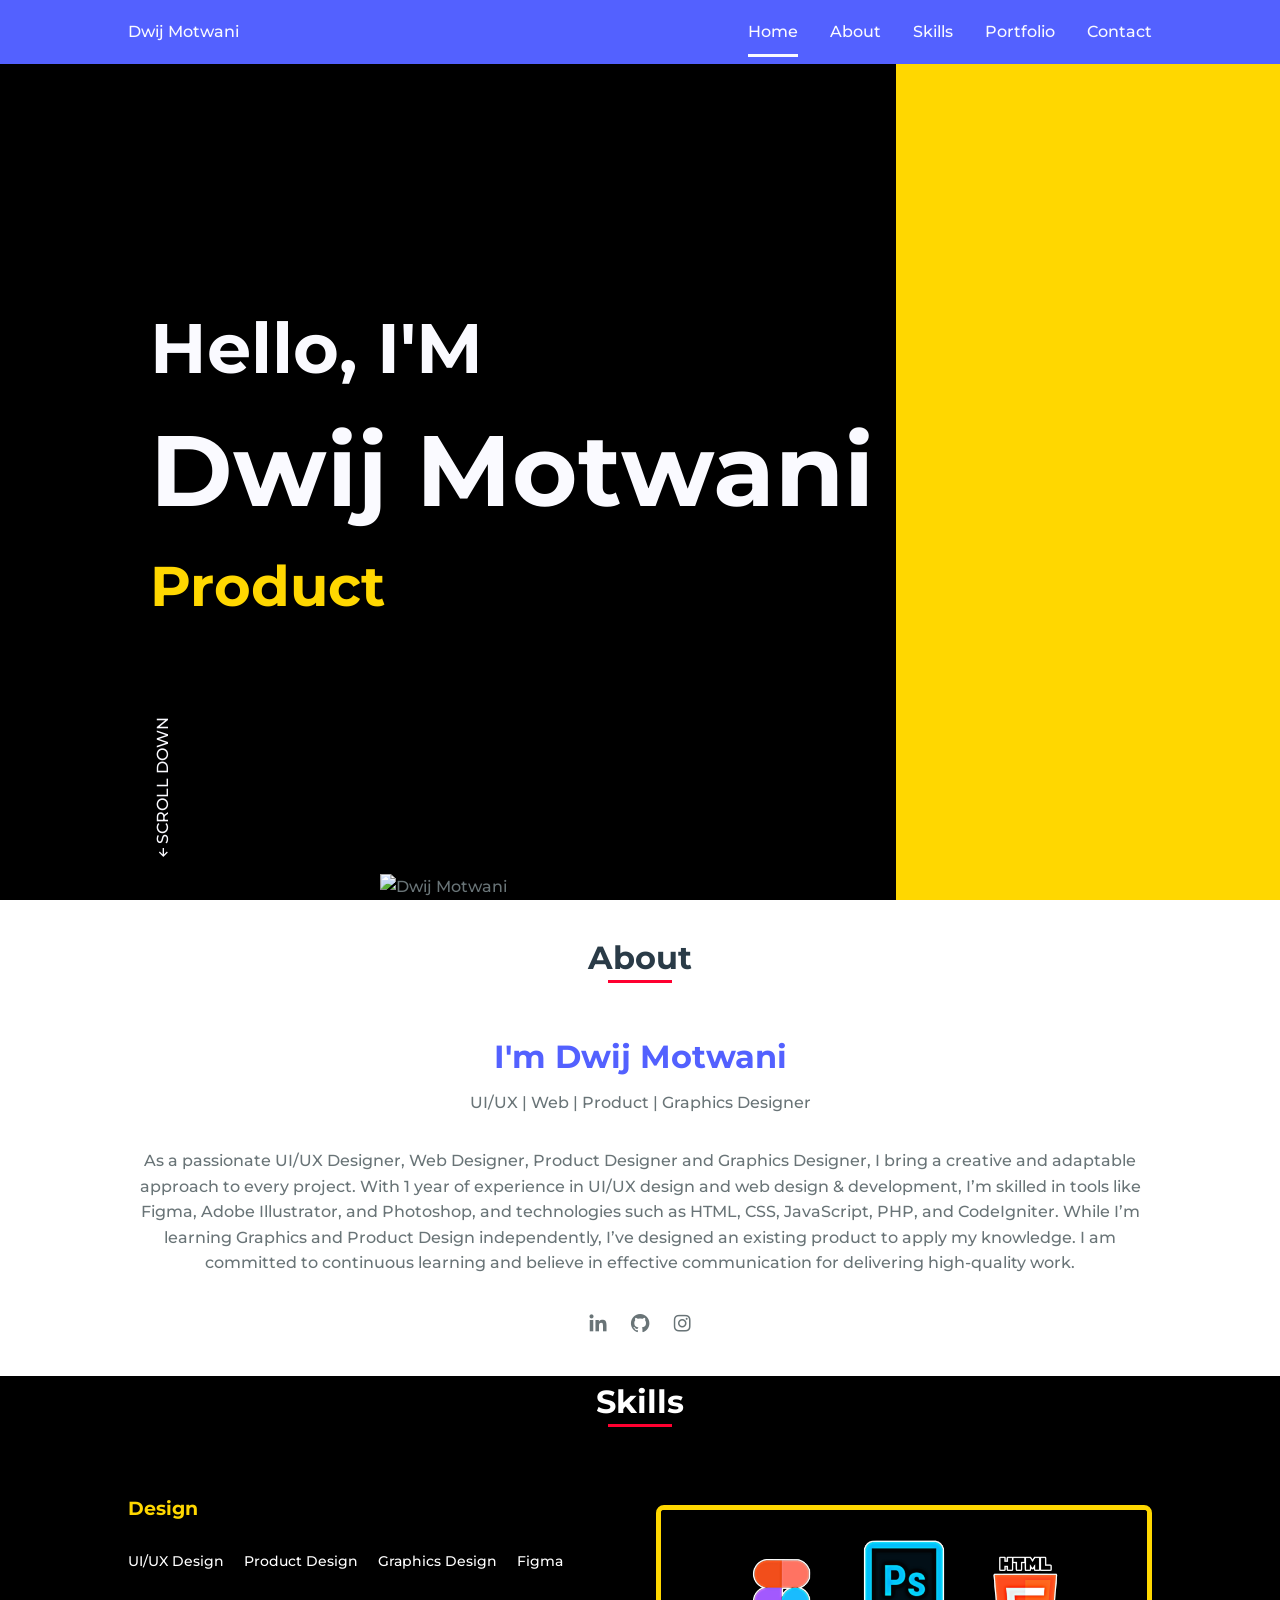
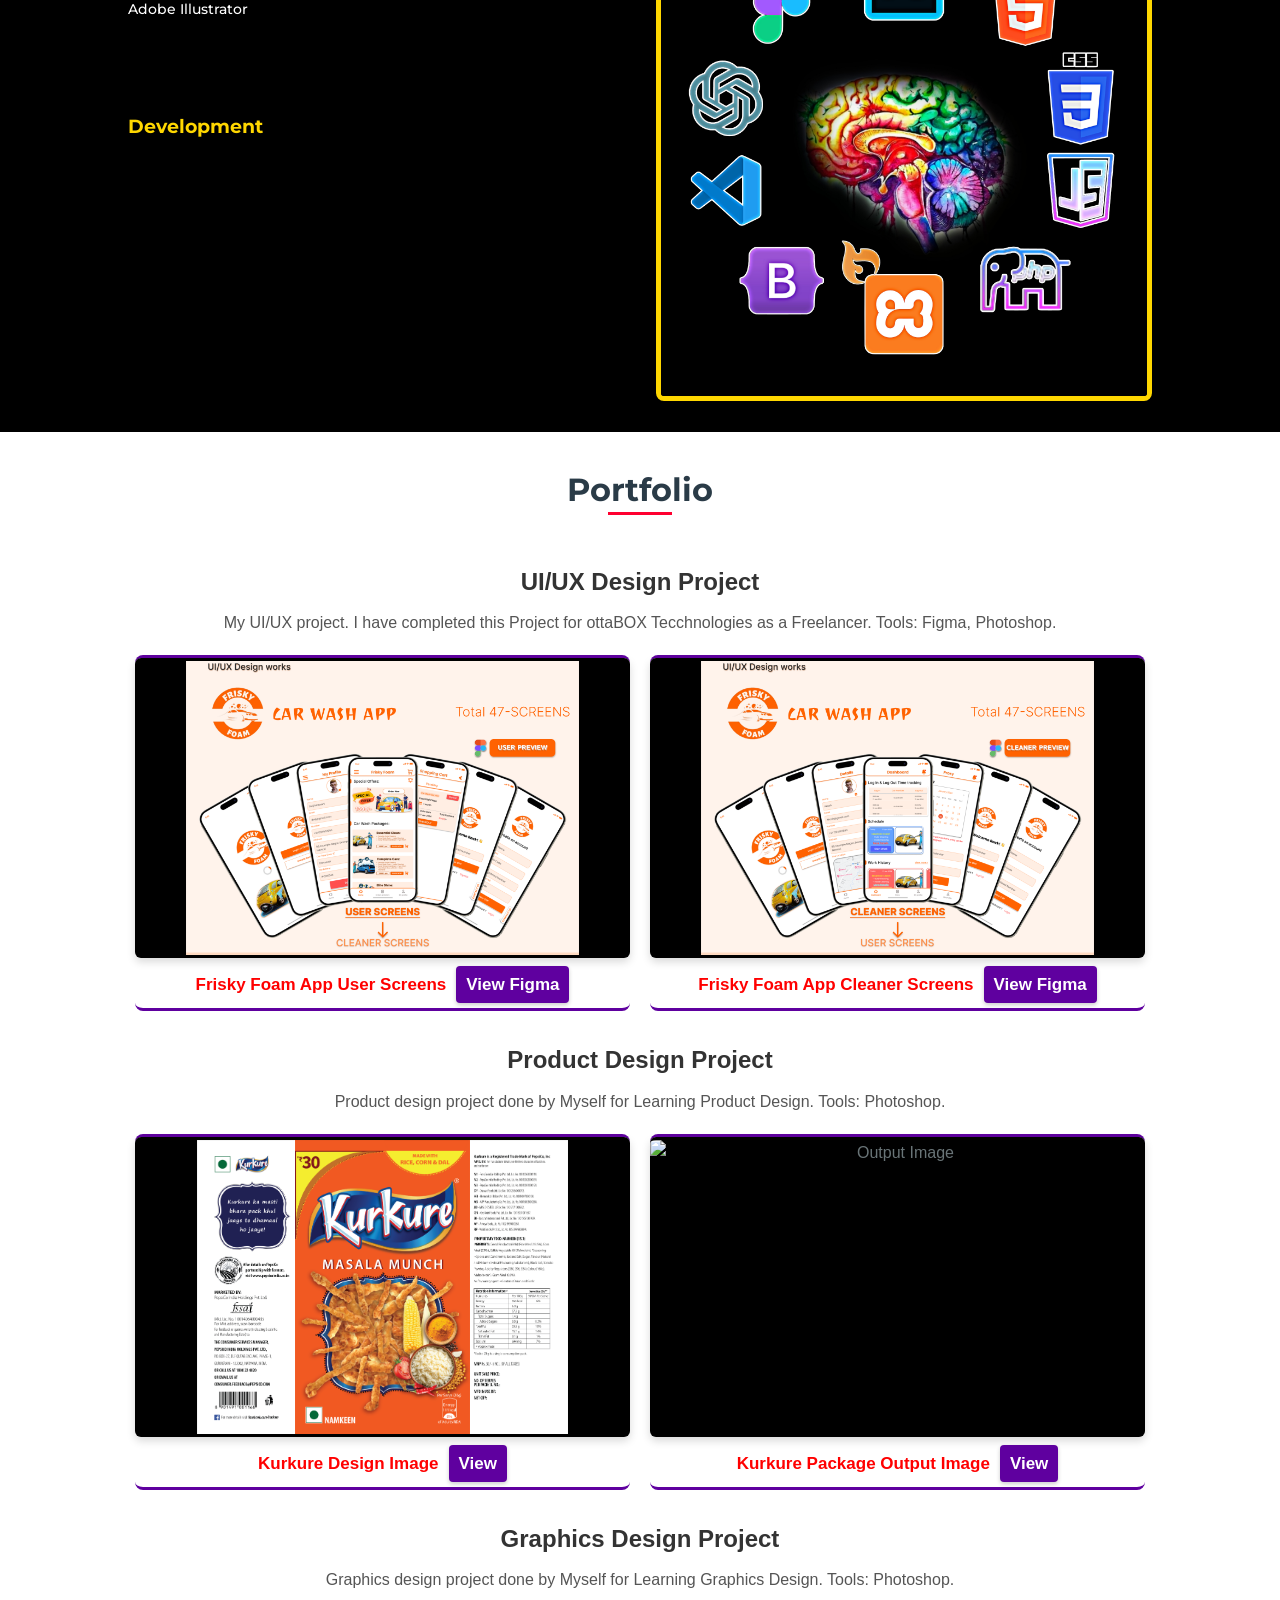
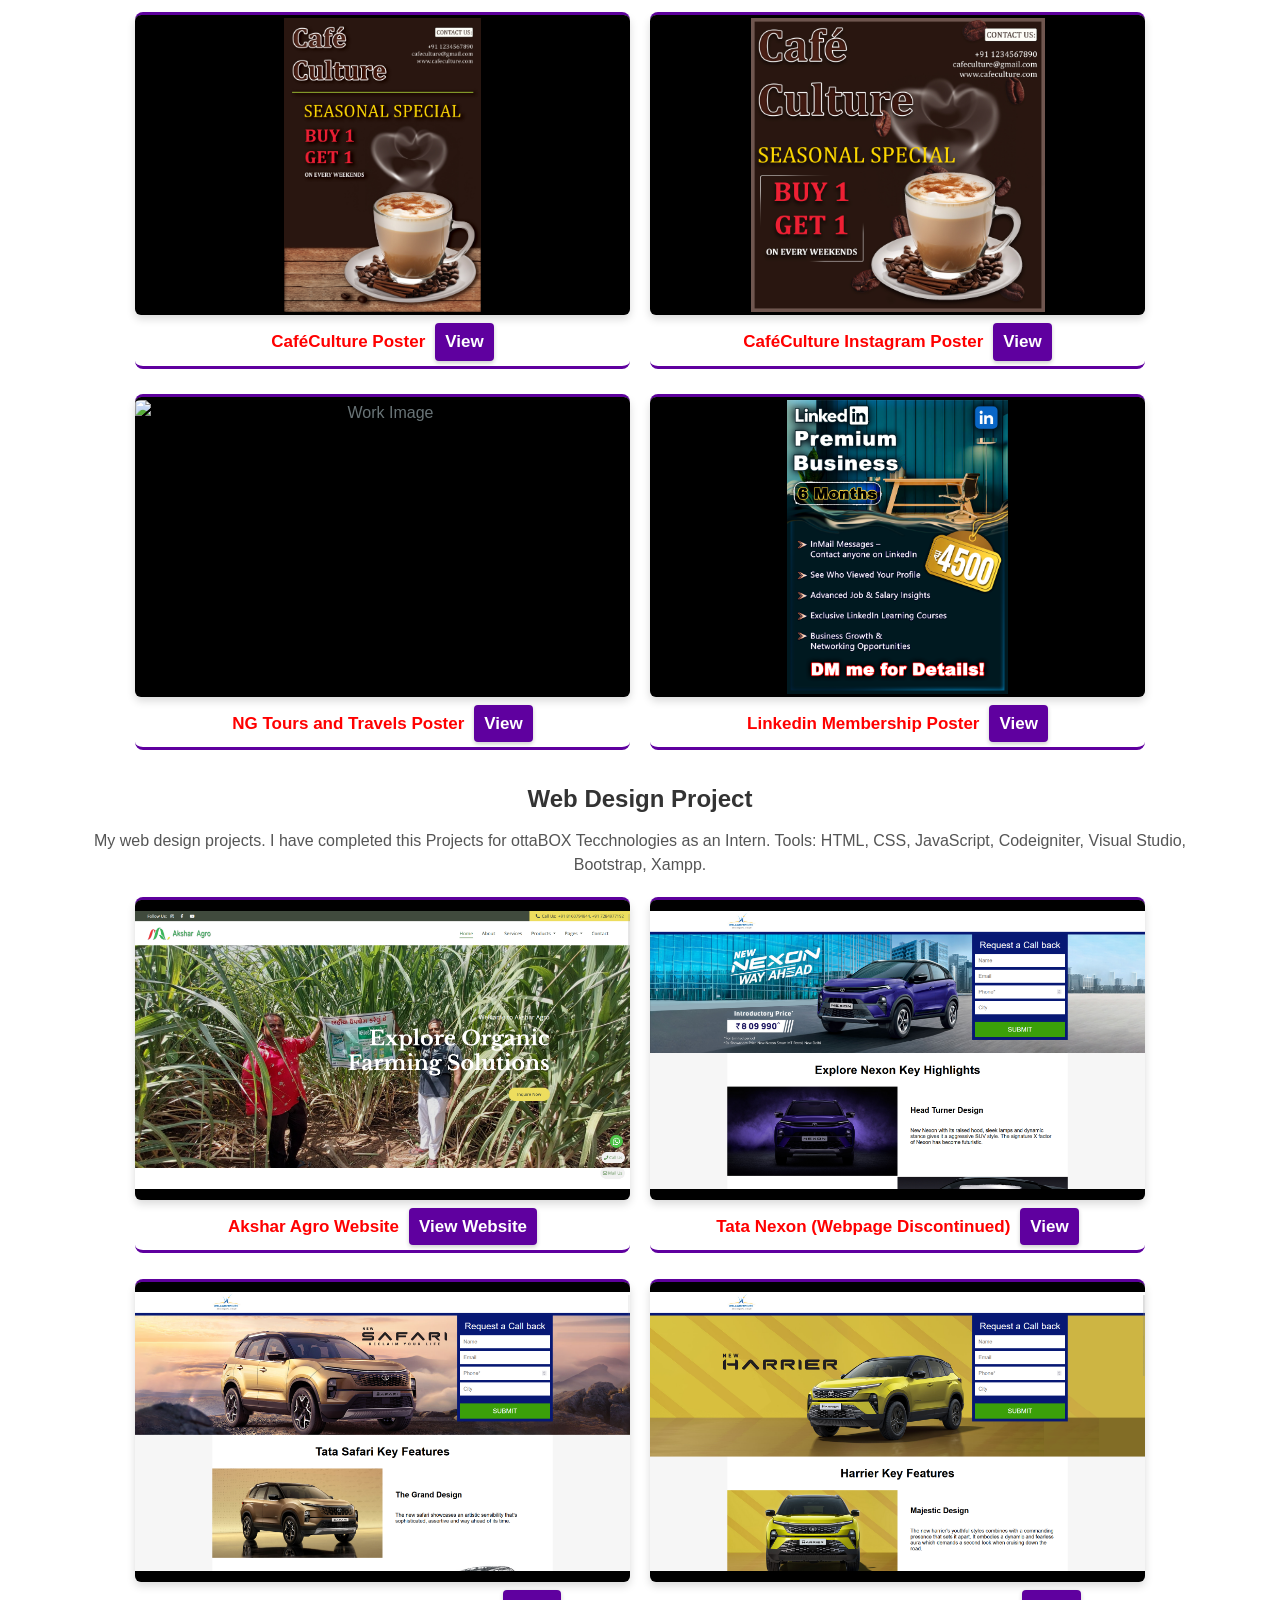
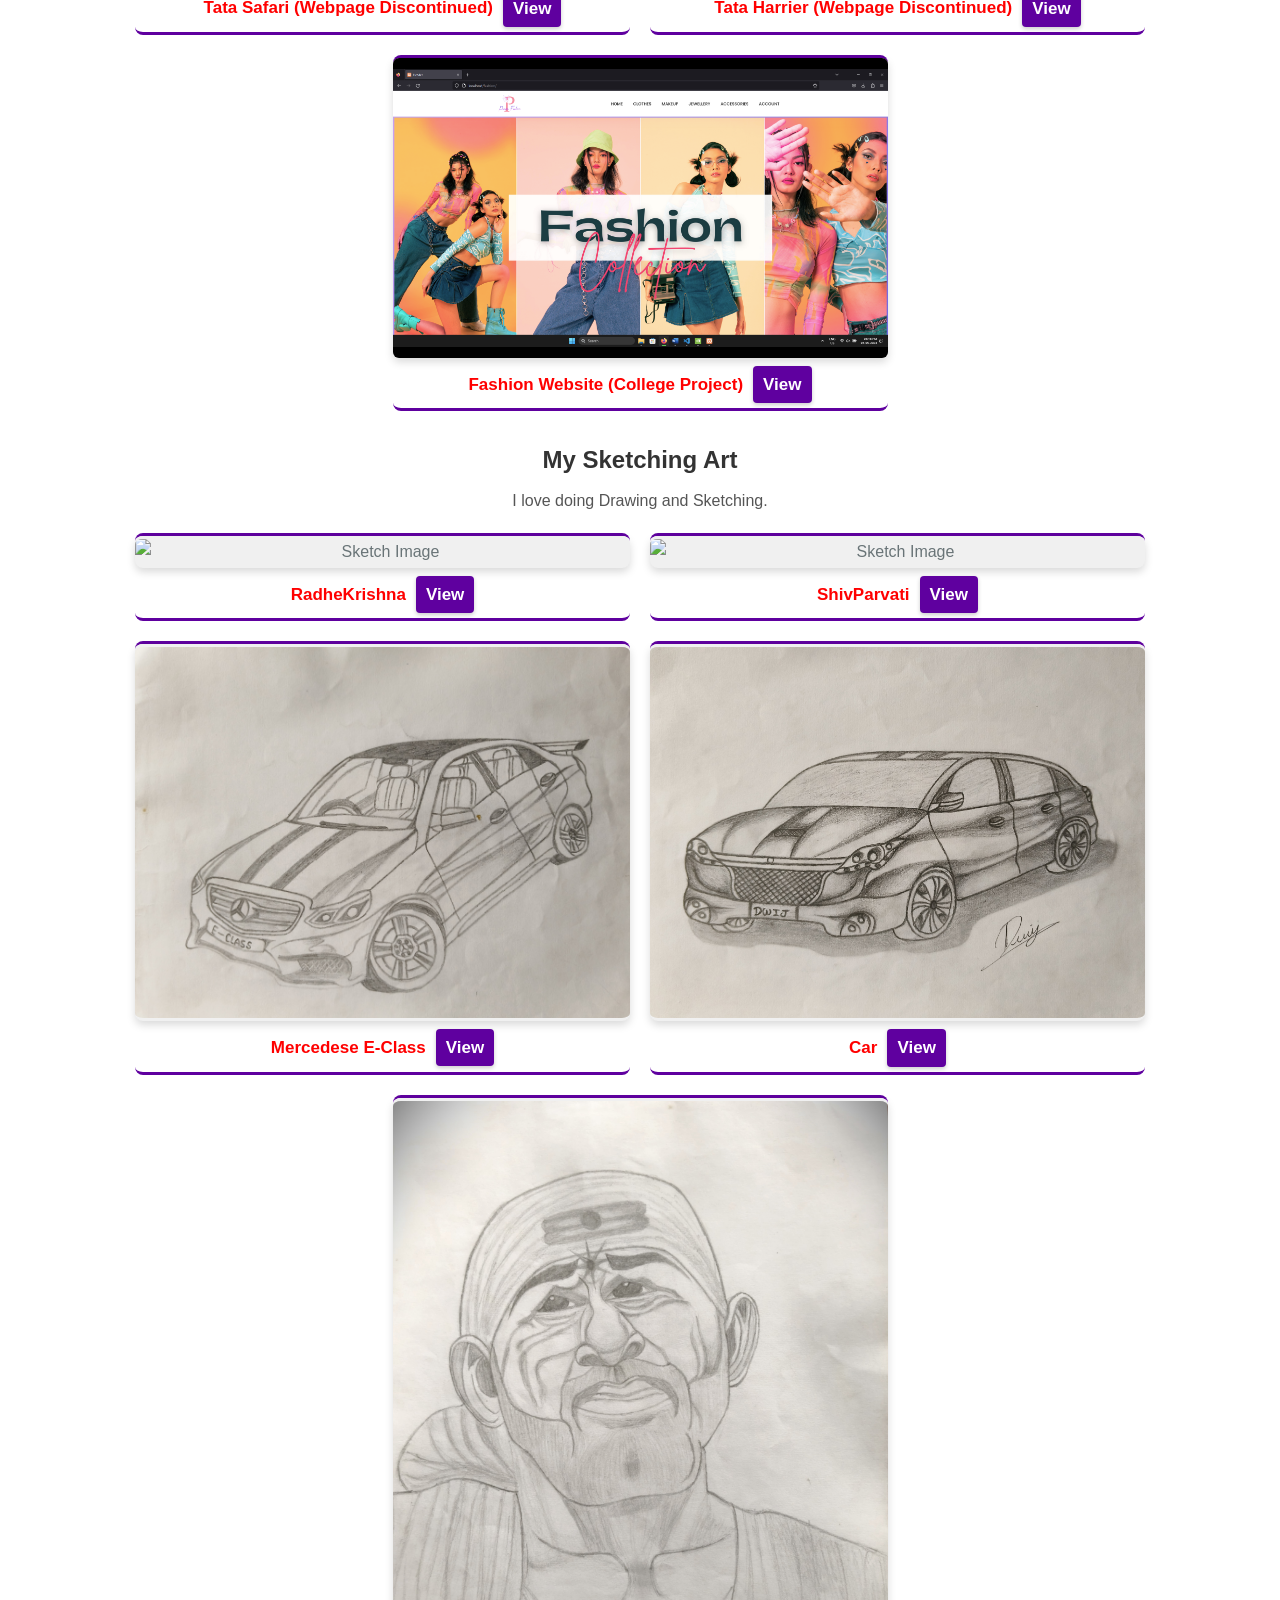
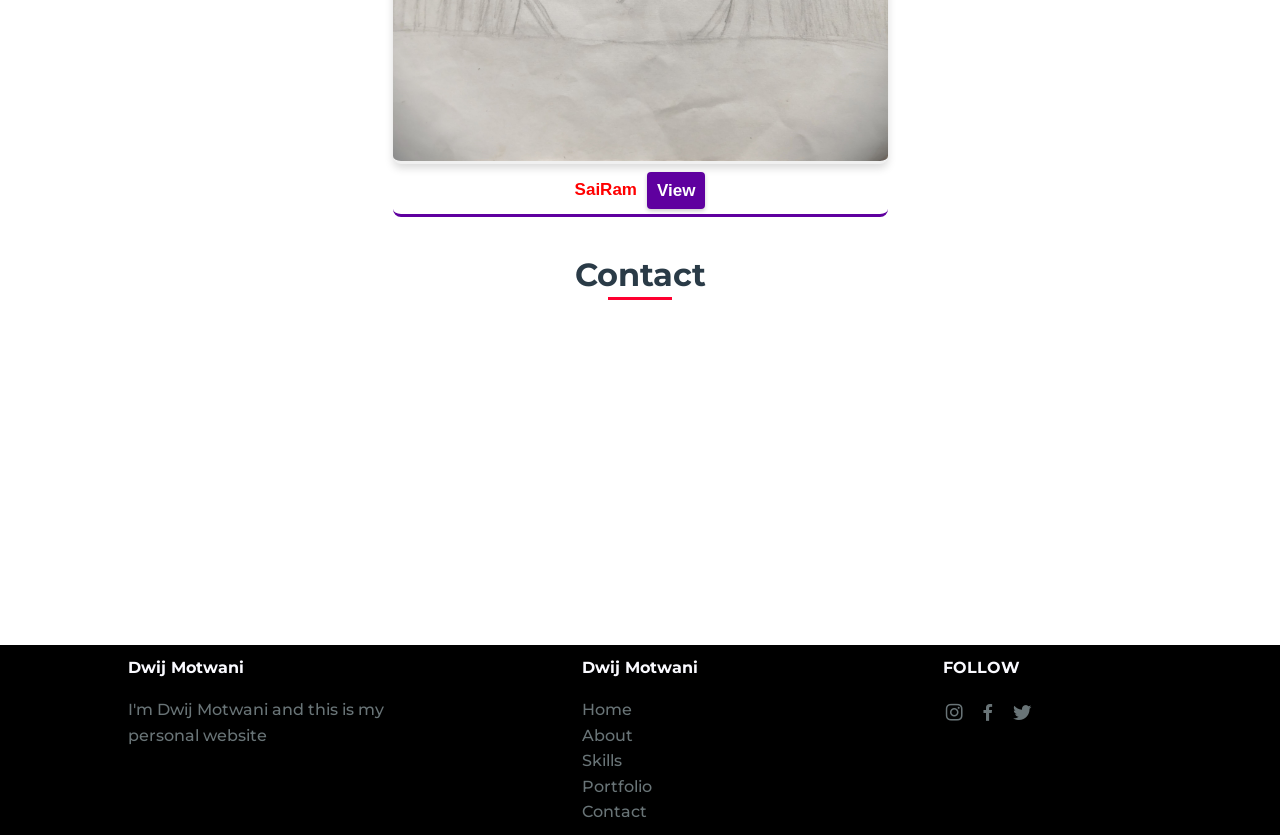
==== index.html @ 81f74ee1 "Update index.html" ====
<!DOCTYPE html>
<html lang="en">

<head>
  <meta charset="UTF-8">
  <meta name="viewport" content="width=device-width, initial-scale=1.0">
  <title>Portfolio Landing Page</title>
  <link rel="stylesheet" href="styles.css">
  <link href='https://unpkg.com/boxicons@2.1.4/css/boxicons.min.css' rel='stylesheet'>

</head>

<body>

  <header class="l-header">
    <nav class="nav bd-grid">
      <div>
        <a href="#" class="nav-logo">Dwij Motwani</a>
      </div>

      <div class="nav-menu" id="nav-menu">
        <ul class="nav-list">
          <li class="nav-item"><a href="#home" class="nav-link active">Home</a></li>
          <li class="nav-item"><a href="#about" class="nav-link">About</a></li>
          <li class="nav-item"><a href="#skills" class="nav-link">Skills</a></li>
          <li class="nav-item"><a href="#portfolio" class="nav-link">Portfolio</a></li>
          <li class="nav-item"><a href="#contact" class="nav-link">Contact</a></li>
        </ul>
      </div>

      <div class="nav-toggle" id="nav-toggle">
        <i class='bx bx-menu'></i>
      </div>
    </nav>
  </header>

  <main class="l-main">
    <section class="home" id="home">
      <div class="home-container bd-grid">
        <h1 class="home-title"><span>Hello, I'M</h1>
        <h2 class="home-title"><span>Dwij Motwani</h2>
        <h3 class="home-title" id="typing-effect"></h3>

        <div class="home-scroll">
          <a href="#about" class="home-scroll-link"><i class='bx bx-up-arrow-alt'></i>SCROLL DOWN</a>
        </div>

        <img src="images/dwij2.png" alt="Dwij Motwani" class="home-img">
      </div>
    </section>


    <section class="about section" id="about">
      <h2 class="section-title">About</h2>
      <div class="about-container bd-grid">
        <!-- <div class="about-img">
                    <img src="images/dwij.png" alt="Dwij Motwani image">
                </div> -->
        <div>
          <h2 class="about-subtitle">I'm Dwij Motwani</h2>
          <span class="about-profession">UI/UX | Web | Product | Graphics Designer</span>
          <p class="about-text">
            As a passionate UI/UX Designer, Web Designer, Product Designer and Graphics Designer, I bring a creative and
            adaptable approach to every project. With 1 year of experience in UI/UX design and web design & development,
            I’m skilled in tools like Figma, Adobe Illustrator, and Photoshop, and technologies such as HTML, CSS,
            JavaScript, PHP, and CodeIgniter. While I’m learning Graphics and Product Design independently, I’ve designed an existing
            product to apply my knowledge. I am committed to continuous learning and believe in effective communication
            for delivering high-quality work.
          </p>


          <div class="about-social">
            <a href="https://www.linkedin.com/in/dwijmotwani" class="about-social-icon"><i class='bx bxl-linkedin'></i></a>
            <a href="https://github.com/DwijMotwani" class="about-social-icon"><i class='bx bxl-github'></i></a>
            <a href="https://www.instagram.com/dwij_motwani" class="about-social-icon"><i class='bx bxl-instagram'></i></a>
          </div>
        </div>
      </div>
    </section>

    <section class="skills section" id="skills">
      <h2 class="section-title">Skills</h2>

      <div class="skills-container bd-grid">
        <div class="skills-box">

          <h3 class="skills-subtitle">Design</h3>
          <span class="skills-name">UI/UX Design</span>
          <span class="skills-name">Product Design</span>
          <span class="skills-name">Graphics Design</span>
          <span class="skills-name">Figma</span>
          <span class="skills-name">Adobe Illustrator</span>
          <span class="skills-name">Adobe Photoshop</span>
          <span class="skills-name">Sketching</span>
          <span class="skills-name">Image Editing</span>
          <span class="skills-name">Thumbnail Editing</span>
          <span class="skills-name">Creative Thinking</span>

          <h3 class="skills-subtitle">Development</h3>
          <span class="skills-name">HTML</span>
          <span class="skills-name">CSS</span>
          <span class="skills-name">JavaScript</span>
          <span class="skills-name">PHP</span>
          <span class="skills-name">CodeIgniter Framework</span>
          <span class="skills-name">Visual Studio Code</span>
          <span class="skills-name">Bootstrap</span>
          <span class="skills-name">Xampp</span>

          <h3 class="skills-subtitle">Content Creation</h3>
          <span class="skills-name">Live Streaming</span>
          <span class="skills-name">YouTube</span>
          <span class="skills-name">Image Editing</span>
          <span class="skills-name">Video Editing</span>
          <span class="skills-name">Gaming</span>
          <span class="skills-name">Problem Solving</span>

        </div>


        <div class="skills-img">
          <img src="images/bg.jpg" alt="skills image">
        </div>
      </div>
    </section>



    <!-- Portfolio Sections -->
    <section class="portfolio-section active portfolio">
      <!-- Navigation Menu -->
      <section id="portfolio">
        <h2 class="section-title">Portfolio</h2>
<!--         <nav class="portfolio-nav">
          <ul>
            <li><a href="#all" class="active" onclick="filterPortfolio('all')">All</a></li>
            <li><a href="#uiux" onclick="filterPortfolio('uiux')">UI/UX Design</a></li>
            <li><a href="#product" onclick="filterPortfolio('product')">Product Design</a></li>
            <li><a href="#graphics" onclick="filterPortfolio('product')">Graphic Design</a></li>
            <li><a href="#web" onclick="filterPortfolio('web')">Web Design</a></li>
            <li><a href="#sketching" onclick="filterPortfolio('sketching')">Sketching</a></li>
          </ul>
        </nav> -->
      </section>
      <!-- UI/UX Design Section -->
      <div class="portfolio-item uiux">
        <h3>UI/UX Design Project</h3>
        <p>My UI/UX project. I have completed this Project for ottaBOX Tecchnologies as a Freelancer. Tools: Figma,
          Photoshop.</p>
        <div class="image-container">
          <div class="image-box">
            <img src="images/uiux1.png" alt="Work Image" onclick="openModal('images/uiux1.png')">
            <div class="text-button-container">
              <p>Frisky Foam App User Screens</p>
              <a href="https://www.figma.com/proto/ViQoiMZBWlZwS9J4INYU6I/Car-Wash-Design-2?page-id=0%3A1&node-id=2254-5735&starting-point-node-id=2254%3A5735&scaling=min-zoom&show-proto-sidebar=1&t=rajz34nvLq8rjV8V-1"
                class="image-button" target="_blank">View Figma</a>
            </div>
          </div>

          <div class="image-box">
            <img src="images/uiux2.png" alt="Output Image" onclick="openModal('images/uiux2.png')">
            <div class="text-button-container">
              <p>Frisky Foam App Cleaner Screens</p>
              <a href="https://www.figma.com/proto/ViQoiMZBWlZwS9J4INYU6I/Car-Wash-Design-2?page-id=0%3A1&node-id=2254-8546&starting-point-node-id=2254%3A8546&scaling=min-zoom&show-proto-sidebar=1&t=rajz34nvLq8rjV8V-1"
                class="image-button" target="_blank">View Figma</a>
            </div>
          </div>
        </div>
      </div>

      <!-- Product Design Section -->
      <div class="portfolio-item product">
        <h3>Product Design Project</h3>
        <p>Product design project done by Myself for Learning Product Design. Tools: Photoshop.</p>
        <div class="image-container">
          <div class="image-box">
            <img src="images/Kurkure.png" alt="Work Image" onclick="openModal('images/Kurkure.png')">
            <div class="text-button-container">
              <p>Kurkure Design Image</p>
              <a href="javascript:void(0);" class="image-button" onclick="openModal('images/Kurkure.png')">View</a>
            </div>
          </div>
          <div class="image-box">
            <img src="images/Bag_of_Kurkure.jpg" alt="Output Image" onclick="openModal('images/Bag_of_Kurkure.jpg')">
            <div class="text-button-container">
              <p>Kurkure Package Output Image</p>
              <a href="javascript:void(0);" class="image-button"
                onclick="openModal('images/Bag_of_Kurkure.jpg')">View</a>
            </div>
          </div>
        </div>
      </div>

      <!-- Graphics Design Section -->
      <div class="portfolio-item graphics">
        <h3>Graphics Design Project</h3>
        <p>Graphics design project done by Myself for Learning Graphics Design. Tools: Photoshop.</p>
        <div class="image-container">
          <div class="image-box">
            <img src="images/CaféCulturePoster.jpg" alt="Work Image" onclick="openModal('images/CaféCulturePoster.jpg')">
            <div class="text-button-container">
              <p>CaféCulture Poster</p>
              <a href="javascript:void(0);" class="image-button" onclick="openModal('images/CaféCulturePoster.jpg')">View</a>
            </div>
          </div>
          <div class="image-box">
            <img src="images/CaféCultureInstagram.jpg" alt="Output Image" onclick="openModal('images/CaféCultureInstagram.jpg')">
            <div class="text-button-container">
              <p>CaféCulture Instagram Poster</p>
              <a href="javascript:void(0);" class="image-button"
                onclick="openModal('images/CaféCultureInstagram.jpg')">View</a>
            </div>
          </div>
        </div><br>
        <div class="image-container">
          <div class="image-box">
            <img src="images/ng.jpg" alt="Work Image" onclick="openModal('images/CaféCulturePoster.jpg')">
            <div class="text-button-container">
              <p>NG Tours and Travels Poster</p>
              <a href="javascript:void(0);" class="image-button" onclick="openModal('images/ng.jpg')">View</a>
            </div>
          </div>
          <div class="image-box">
            <img src="images/linkedin.jpg" alt="Output Image" onclick="openModal('images/CaféCultureInstagram.jpg')">
            <div class="text-button-container">
              <p>Linkedin Membership Poster</p>
              <a href="javascript:void(0);" class="image-button"
                onclick="openModal('images/linkedin.jpg')">View</a>
            </div>
          </div>
        </div>
      </div>

      <!-- Web Design Section -->
      <div class="portfolio-item web">
        <h3>Web Design Project</h3>
        <p>My web design projects. I have completed this Projects for ottaBOX Tecchnologies as an Intern. Tools: HTML,
          CSS, JavaScript, Codeigniter, Visual Studio, Bootstrap, Xampp.</p>
        <div class="image-container">
          <div class="image-box">
            <img src="images/Web1.png" alt="Work Image" onclick="openModal('images/Web1.png')">
            <div class="text-button-container">
              <p>Akshar Agro Website</p>
              <a href="https://aksharagroagency.net/" class="image-button" target="_blank">View Website</a>
            </div>
          </div>
          <div class="image-box">
            <img src="images/web2.png" alt="Output Image" onclick="openModal('images/web2.png')">
            <div class="text-button-container">
              <p>Tata Nexon (Webpage Discontinued)</p>
              <a href="javascript:void(0);" class="image-button" onclick="openModal('images/web2.png')">View</a>
            </div>
          </div>
        </div><br>
        <div class="image-container">
          <div class="image-box">
            <img src="images/web3.png" alt="Work Image" onclick="openModal('images/web3.png')">
            <div class="text-button-container">
              <p>Tata Safari (Webpage Discontinued)</p>
              <a href="javascript:void(0);" class="image-button" onclick="openModal('images/web3.png')">View</a>
            </div>
          </div>
          <div class="image-box">
            <img src="images/web4.png" alt="Output Image" onclick="openModal('images/web4.png')">
            <div class="text-button-container">
              <p>Tata Harrier (Webpage Discontinued)</p>
              <a href="javascript:void(0);" class="image-button" onclick="openModal('images/web4.png')">View</a>
            </div>
          </div>
          <div class="image-box">
            <img src="images/web5.png" alt="Output Image" onclick="openModal('images/web5-2.png')">
            <div class="text-button-container">
              <p>Fashion Website (College Project)</p>
              <a href="javascript:void(0);" class="image-button" onclick="openModal('images/web5-2.png')">View</a>
            </div>
          </div>
        </div>
      </div>

      <div class="portfolio-item sketching">
        <h3>My Sketching Art</h3>
        <p>I love doing Drawing and Sketching.</p>
        <div class="image-container">
          <div class="image-box">
            <img src="images/sketch1.jpg" alt="Sketch Image" onclick="openModal('images/sketch1.jpg')">
            <div class="text-button-container">
              <p>RadheKrishna</p>
              <a href="javascript:void(0);" class="image-button" onclick="openModal('images/sketch1.jpg')">View</a>
            </div>
          </div>
          <div class="image-box">
            <img src="images/sketch2.jpg" alt="Sketch Image" onclick="openModal('images/sketch2.jpg')">
            <div class="text-button-container">
              <p>ShivParvati</p>
              <a href="javascript:void(0);" class="image-button" onclick="openModal('images/Sketch2.jpg')">View</a>
            </div>
          </div>
          <div class="image-box">
            <img src="images/sketch3.jpg" alt="Sketch Image" onclick="openModal('images/sketch3.jpg')">
            <div class="text-button-container">
              <p>Mercedese E-Class</p>
              <a href="javascript:void(0);" class="image-button" onclick="openModal('images/Sketch3.jpg')">View</a>
            </div>
          </div>
          <div class="image-box">
            <img src="images/sketch4.jpg" alt="Sketch Image" onclick="openModal('images/sketch4.jpg')">
            <div class="text-button-container">
              <p>Car</p>
              <a href="javascript:void(0);" class="image-button" onclick="openModal('images/Sketch4.jpg')">View</a>
            </div>
          </div>
          <div class="image-box">
            <img src="images/sketch5.jpg" alt="Sketch Image" onclick="openModal('images/sketch5.jpg')">
            <div class="text-button-container">
              <p>SaiRam</p>
              <a href="javascript:void(0);" class="image-button" onclick="openModal('images/Sketch5.jpg')">View</a>
            </div>
          </div>
        </div>
      </div>

      <!-- <div class="portfolio-item gaming">
        <h3>Gaming Project</h3>
        <p>Brief description of your gaming project or design related to gaming (e.g., thumbnails).</p>
        <div class="image-container">
          <div class="image-box">
            <img src="images/game-work.jpg" alt="Gaming Image" onclick="openModal('images/game-work.jpg')">
            <div class="text-button-container">
              <p>Output Image</p>
              <a href="https://example.com/work-image" class="image-button" target="_blank">View</a>
            </div>
          </div>
          <div class="image-box">
            <img src="images/game-output.jpg" alt="Gaming Output Image" onclick="openModal('images/game-output.jpg')">
            <div class="text-button-container">
              <p>Output Image</p>
              <a href="https://example.com/work-image" class="image-button" target="_blank">View</a>
            </div>
          </div>
        </div>
      </div> -->

    </section>

    <!-- Lightbox Modal -->
    <div id="lightbox-modal" class="lightbox">
      <span class="close-btn" onclick="closeModal()">&times;</span>
      <img id="modal-image" src="" alt="Modal Content">
    </div>

    <section class="contact section" id="contact">
      <h2 class="section-title">Contact</h2>

      <div class="contact-container bd-grid">
        <div class="contact-info">
          <h3 class="contact-subtitle">EMAIL</h3>
          <span class="contact-text">dwijmotwani@gmail.com</span>

          <h3 class="contact-subtitle">PHONE</h3>
          <span class="contact-text">+91 8200009219</span>

          <h3 class="contact-subtitle">ADDRESS</h3>
          <span class="contact-text">Navsari, Gujarat, india</span>
        </div>
        <!-- 
        <form action="" class="contact-form">
          <div class="contact-inputs">
            <input type="text" placeholder="Name" class="contact-input">
            <input type="email" placeholder="Email" class="contact-input">
          </div>

          <textarea name="" id="" cols="0" rows="10" class="contact-input"></textarea>

          <input type="submit" value="Send" class="contact-button">
        </form> -->
      </div>
    </section>

  </main>

  <footer class="footer section">
    <div class="footer-container bd-grid">
      <div class="footer-data">
        <h2 class="footer-title">Dwij Motwani</h2>
        <p class="footer-text">I'm Dwij Motwani and this is my personal website</p>
      </div>

      <div class="footer-data">
        <h2 class="footer-title">Dwij Motwani</h2>
        <ul>
          <li><a href="#home" class="footer-link">Home</a></li>
          <li><a href="#about" class="footer-link">About</a></li>
          <li><a href="#skills" class="footer-link">Skills</a></li>
          <li><a href="#portfolio" class="footer-link">Portfolio</a></li>
          <li><a href="#contact" class="footer-link">Contact</a></li>
        </ul>
      </div>

      <div class="footer-data">
        <h2 class="footer-title">FOLLOW</h2>

        <a href="https://www.instagram.com/dwij_motwani" class="footer-social"><i class='bx bxl-instagram'></i></a>
        <a href="https://www.facebook.com/dwij.motwani" class="footer-social"><i class='bx bxl-facebook'></i></a>
        <a href="https://x.com/DwijMotwani" class="footer-social"><i class='bx bxl-twitter'></i></a>
      </div>
    </div>
  </footer>

  <script src="scrollreveal.js"></script>
  <script src="script.js"></script>
</body>

</html>
---- styles.css ----
@import url("https://fonts.googleapis.com/css2?family=Montserrat:ital,wght@0,100..900;1,100..900&display=swap");

:root {
  --header-height: 3rem;
  --font-medium: 500;

  --first-color: #5361ff;
  --white-color: #fafaff;
  --dark-color: #2a3b47;
  --text-color: #697477;

  --body-font: "Montserrat", sans-serif;
  --big-font-size: 6.25rem;
  --h2-font-size: 1.25rem;
  --normal-font-size: 0.938rem;
  --small-font-size: 0.813rem;

  --mb1: 0.5rem;
  --mb2: 1rem;
  --mb3: 1.5rem;
  --mb4: 2rem;

  --z-fixed: 100;
}

@media screen and (min-width: 768px) {
  :root {
    --big-font-size: 10.5rem;
    --h2-font-size: 2rem;
    --normal-font-size: 1rem;
    --small-font-size: 0.875rem;
  }
}

*,
*::before,
*::after {
  box-sizing: border-box;
}
html {
  scroll-behavior: smooth;
}

body {
  margin: var(--header-height) 0 0 0;
  font-family: var(--body-font);
  font-size: var(--normal-font-size);
  font-weight: var(--font-medium);
  color: var(--text-color);
  line-height: 1.6;
}

/* Cursor Styles */
.cursor {
  position: fixed;
  top: 0;
  left: 0;
  pointer-events: none;
  z-index: 9999;
  width: 0px;
  height: 0px;
  background-color: rgba(128, 0, 255, 0);
  border-radius: 50%;
  transform: translate(-50%, -50%);
  transition: transform 0.1s ease;
}

h1,
h2,
p {
  margin: 0;
}
ul {
  margin: 0;
  padding: 0;
  list-style: none;
}
a {
  text-decoration: none;
  color: var(--text-color);
}
img {
  max-width: 100%;
  height: auto;
  display: block;
}

/*.section {
  padding: 3rem 0;
}*/

.section-title {
  position: relative;
  font-size: var(--h2-font-size);
  color: var(--dark-color);
  margin: var(--mb4) 0;
  text-align: center;
}

.section-title::after {
  position: absolute;
  content: "";
  width: 32px;
  height: 0.18rem;
  left: 0;
  right: 0;
  margin: auto;
  top: 2rem;
  background-color: #ff0030;
}

.bd-grid {
  max-width: 1024px;
  display: grid;
  grid-template-columns: 100%;
  grid-column-gap: 2rem;
  width: calc(100% - 2rem);
  margin-left: var(--mb2);
  margin-right: var(--mb2);
}

/*HEADER*/

.l-header {
  width: 100%;
  position: fixed;
  top: 0;
  left: 0;
  z-index: var(--z-fixed);
  background-color: var(--first-color);
}

.nav {
  height: var(--header-height);
  display: flex;
  justify-content: space-between;
  align-items: center;
}

.nav-item {
  margin-bottom: var(--mb4);
}
.nav-link {
  position: relative;
  color:rgb(255, 255, 255);
}
.nav-link:hover {
  color: var(--first-color);
}
.nav-logo {
  color: var(--white-color);
}
.nav-toggle {
  color: var(--white-color);
  font-size: 1.5rem;
  cursor: pointer;
}

.active::after {
  position: absolute;
  content: "";
  width: 100%;
  height: 0.18rem;
  left: 0;
  top: 2rem;
  background-color: var(--first-color);
}

@media screen and (max-width: 768px) {
  .nav-menu {
    position: fixed;
    top: var(--header-height);
    right: -100%;
    width: 35%;
    height: 100%;
    padding: 2rem;
    background-color: rgba(0, 0, 0, 0.3);
    transition: 0.5s;
    backdrop-filter: blur(10px);
    border-radius:0 0 0 10px;
    border-left: 1px solid white;
  }

  .show {
    right: 0;
  }
}

/*HOME*/

.home {
  position: relative;
  background: linear-gradient(to right, rgb(0, 0, 0) 70%, #ffd700 30%);
  overflow: hidden;
}
.home-container {
  height: calc(100vh - var(--header-height));
  row-gap: 5rem;
}
.home-title {
  align-self: flex-end;
  font-size: 100px;
  color: var(--white-color);
  line-height: 0.8;
}
.home-container h1 {
  align-self: flex-end;
  font-size: 70px;
  color: var(--white-color);
  line-height: 0.8;
}
.home-title span {
  text-shadow: 0 20px 25px rgba(0, 0, 0, 0.5);
}

.home-scroll {
  align-self: flex-end;
  padding-bottom: var(--mb4);
}
.home-scroll-link {
  writing-mode: vertical-lr;
  transform: rotate(-180deg);
  color: var(--white-color);
}

.home-img {
  position: absolute;
  right: 0;
  bottom: 0;
  width: 295px;
}

.home-container h3 {
  font-size: 3.5rem;
  margin: 0;
  white-space: nowrap;
  display: inline-block;
  position: relative;
  min-height: 100px;
  color: #ffd700;
  text-shadow: 0 0 3px #000000, 0 0 5px #000000;
}

/*ABOUT*/

.about-container {
  justify-items: center;
  row-gap: 2rem;
  text-align: center;
}

.about-img {
  display: flex;
  justify-content: center;
  padding-top: 1rem;
  width: 120px;
  height: 120px;
  background-color: var(--first-color);
  border-radius: 50%;
  overflow: hidden;
}

.about-img img {
  width: 100px;
}

.about-subtitle {
  font-size: var(--h2-font-size);
  color: var(--first-color);
  margin-bottom: var(--mb1);
}
.about-text {
  margin-bottom: var(--mb4);
}
.about-profession {
  display: block;
  margin-bottom: var(--mb4);
}
.about-social-icon {
  font-size: 1.4rem;
  margin: 0 var(--mb1);
}
.about-social-icon:hover {
  color: var(--first-color);
}

/*SKILLS*/

.skills{
  background-color:rgb(0, 0, 0);
}

.skills h2{
  color:rgb(255, 255, 255);
}

.skills-container {
  row-gap: 2rem;
}
.skills-subtitle {
  color: #ffd700;
  margin-bottom: var(--mb3);
}

.skills-name {
  display: inline-block;
  font-size: var(--small-font-size);
  margin-right: var(--mb2);
  margin-bottom: var(--mb3);
  border-radius: 0.25rem;
  transition: 0.5s;
  color:rgb(255, 255, 255);
}

.skills-name:hover {
  background-color: var(--first-color);
  color: var(--white-color);
}

.skills-img img {
  border-radius: 0.5rem;
  width:100%;
  height:100%;
  border: 5px solid  rgb(255, 215, 0);
  object-fit: contain;
  object-position: center;
}

/*PORTFOLIO*/

.portfolio {
  background-color:rgb(255, 255, 255);
}
.portfolio-container {
  justify-items: center;
  row-gap: 2rem;
}
.portfolio-img {
  position: relative;
  overflow: none;
}
.portfolio-img img {
  border-radius: 0.5rem;
}

.portfolio-img:hover {
  bottom: 0;
}

/* General Portfolio Item Styling */
.portfolio-item {
  margin: 30px auto;
  max-width: 1100px;
  text-align: center;
  font-family: Arial, sans-serif;
}

.portfolio-item h3 {
  font-size: 24px;
  margin-bottom: 10px;
  color: #333;
}

.portfolio-item p {
  font-size: 16px;
  color: #555;
  margin-bottom: 20px;
  line-height: 1.5;
}

/* Image Container */
.image-container {
  display: flex;
  justify-content: center;
  gap: 20px;
  flex-wrap: wrap;
}

.image-box {
  width: 45%;
  text-align: center;
  border-top: 3px solid rgb(95, 0, 159);
  border-bottom: 3px solid rgb(95, 0, 159);
  border-radius: 8px;
  padding-bottom:5px;
}

.image-box img {
  width: 500px;
  height: 300px;
  border-radius: 6px;
  box-shadow: 0 4px 8px rgba(0, 0, 0, 0.15);
  cursor: pointer;
  object-fit: contain; 
  object-position: center; 
  background-color:rgb(0, 0, 0);
  padding: 3px 0;
}

.sketching img {
  width: 100%;
  height: auto;
  border-radius: 8px;
  box-shadow: 0 4px 8px rgba(0, 0, 0, 0.15);
  cursor: pointer;

  object-fit: contain; 
  object-position: center; 
  background-color: #f0f0f0;
}

.image-box img:hover {
  transform: scale(1.05);
  border-radius: 8px;
  transition: transform 0.3s ease-in-out;
}

.image-box p {
  margin-top: 8px;
  font-size: 14px;
  color: #666;
}

.text-button-container {
  display: flex;
  align-items: center;
  justify-content: center;
  gap: 10px; /* Adjusts spacing between text and button */
  margin-top: 8px;

}

.text-button-container p {
  margin: 0;
  font-size: 17px;
  color:rgb(255, 0, 0);
  font-weight: bold;
}

.image-button {
  background-color: #5F009F;
  color:rgb(255, 255, 255);;
  padding: 5px 10px;
  font-size: 17px;
  text-decoration: none;
  border-radius: 4px;
  box-shadow: 0 2px 4px rgba(0, 0, 0, 0.2);
  transition: background-color 0.3s ease;
  font-weight: bold;
}

.image-button:hover {
  background-color:rgb(168, 38, 255);
}




/* Navigation Menu Styling */
.portfolio-nav {
  text-align: center;
  margin: 20px 0;
}

.portfolio-nav ul {
  list-style: none;
  padding: 0;
}

.portfolio-nav li {
  display: inline;
  margin: 0 15px;
}

.portfolio-nav a {
  text-decoration: none;
  font-size: 18px;
  color: #333;
  font-weight: bold;
  transition: color 0.3s;
}

.portfolio-nav a:hover {
  color:#ff0030;
  text-decoration: underline 3px;
}

.portfolio-nav .active {
  color:rgb(0, 38, 255);
  text-decoration: underline 3px;
}

/* Lightbox Modal Styling */
.lightbox {
  display: none;
  position: fixed;
  top: 0;
  left: 0;
  width: 100%;
  height: 100%;
  background-color: rgba(0, 0, 0, 0.8);
  z-index: 1000;
  justify-content: center;
  align-items: center;
  overflow: hidden;
}

.lightbox img {
  max-width: 95%;
  max-height: 100%;
  border-radius: 8px;
  box-shadow: 0 4px 8px rgba(255, 255, 255, 0.3);
}

.close-btn {
  position: absolute;
  top: 20px;
  right: 30px;
  font-size: 60px;
  font-weight: bold;
  color: #fff;
  cursor: pointer;
  transition: color 0.3s;
}

.close-btn:hover {
  color: #f00;
}

/* Hide Sections Initially */
.portfolio-section {
  display: none;
}

.portfolio-section.active {
  display: block;
}

/* Media Queries for Mobile Responsiveness */
@media (max-width: 768px) {
  .image-box {
    width: 100%;
    margin: 10px;
  }
}

/*CONTACT*/
.contact {
  background: white;
}

.contact-container {
  row-gap: 2rem;
}
.contact-subtitle {
  font-size: var(--normal-font-size);
  color: var(--first-color);
}
.contact-text {
  display: inline-block;
  margin-bottom: var(--mb2);
}
.contact-inputs {
  display: grid;
  grid-template-columns: repeat(2, 1fr);
  column-gap: 1rem;
}

.contact-input {
  width: 100%;
  padding: 0.8rem;
  outline: none;
  border: 1.5px solid var(--dark-color);
  font-size: var(--normal-font-size);
  margin-bottom: var(--mb4);
  border-radius: 0.5rem;
}

.contact-button {
  display: block;
  background-color: var(--first-color);
  color: var(--white-color);
  padding: 0.75rem 2.5rem;
  margin-left: auto;
  border-radius: 0.5rem;
  border: none;
  outline: none;
  font-size: var(--normal-font-size);
  cursor: pointer;
}

/*FOOTER*/

.footer {
  background-color:rgb(0, 0, 0);
  padding:10px;
}
.footer-container {
  row-gap: 2rem;
}
.footer-title {
  font-size: var(--normal-font-size);
  color: var(--white-color);
  margin-bottom: var(--mb2);
}
.footer-link {
  padding: 0.25rem 0;
}
.footer-link:hover {
  color: var(--first-color);
}

.footer-social {
  font-size: 1.4rem;
  margin-right: var(--mb1);
}
.footer-social:hover {
  color: var(--first-color);
}

/*MEDIA QUERIES*/
@media screen and (min-width: 1280px){
    .home-container{
    height: 100vh;
    grid-template-rows: 0.7fr;
    row-gap: 0;
  }
  
  .home-img {
    width: 900px;
    right: 0%;
  }
  .portfolio-nav a{
    font-size:20px;
  }
}
@media screen and (min-width: 769px) and (max-width: 1279px) {
 .home-container.bd-grid h1{
    bottom: 170px;
    position: relative;
    font-size: 40px;
  }

   .home-container.bd-grid h2{
    bottom: 190px;
    position: relative;
    font-size: 70px;
  }

   .home-container.bd-grid h3{
    bottom: 210px;
    position: relative;
    font-size: 46px;
  }

  .home-container{
    height: 70vh;
    grid-template-rows: 0.7fr;
    row-gap: 0;
  }
  
  .home-img {
    width: 550px;
    right: 0%;
  }
    .portfolio-nav a{
    font-size:18px;
  }
}

@media screen and (max-width: 768px) {
 .home-container.bd-grid h1{
    bottom: -50px;
    position: relative;
    font-size: 30px;
  }

   .home-container.bd-grid h2{
    bottom: 10px;
    position: relative;
    font-size: 45px;
  }

   .home-container.bd-grid h3{
    bottom: 70px;
    position: relative;
    font-size: 35px;
  }

  .home-container.bd-grid .home-scroll{
    bottom: 70px;
    position: relative;
  }

  .home-container{
    height:70vh;
  }
    .home-img {
    width: 400px;
    right: 0%;
  }
    .portfolio-nav a{
    font-size:17px;
  }

  .skills-img img {
  border-radius: 0.5rem;
  width:100%;
  height:100%;
  border: 5px solid  rgb(255, 215, 0);
  object-fit: contain;
  object-position: center;
}
.skills-img{
  margin-bottom:10px;
}
}


@media screen and (min-width: 768px) {
  body {
    margin: 0;
  }
  /*.section {
    padding-top: 4rem;
  }*/
  .section-title {
    margin-bottom: 3rem;
  }
  .section-title::after {
    width: 64px;
    top: 3rem;
  }

  .nav {
    height: calc(var(--header-height) + 1rem);
  }
  .nav-list {
    display: flex;
  }
  .nav-item {
    margin-left: var(--mb4);
    margin-bottom: 0;
  }
  .nav-toggle {
    display: none;
  }
  .nav-link {
    color: var(--white-color);
  }
  .nav-link:hover {
    color: var(--white-color);
  }
  .active::after {
    background-color: var(--white-color);
  }

  .about-container {
    /*grid-template-columns: repeat(2, 1fr);*/
    align-items: center;
    /*text-align: initial;*/
    padding: 0rem 0;
  }
  .about-img {
    width: 200px;
    height: 200px;
  }
  .about-img img {
    width: 100%;
  }

  .skills-container {
    grid-template-columns: repeat(2, 1fr);
    align-items: center;
  }

  .portfolio-container {
    grid-template-columns: repeat(3, 1fr);
    grid-template-rows: repeat(2, 1fr);
    column-gap: 2rem;
  }

  .contact-container {
    grid-template-columns: repeat(2, 1fr);
    justify-items: center;
  }
  .contact-form {
    width: 380px;
  }

  .footer-container {
    grid-template-columns: repeat(3, 1fr);
    justify-items: center;
  }
}

@media screen and (min-width: 1024px) {
  .bd-grid {
    margin-left: auto;
    margin-right: auto;
  }
}



@media screen and (min-width: 1024px) {
.home-container.bd-grid {
    margin-left: 150px;
    margin-right: auto;
  }
}
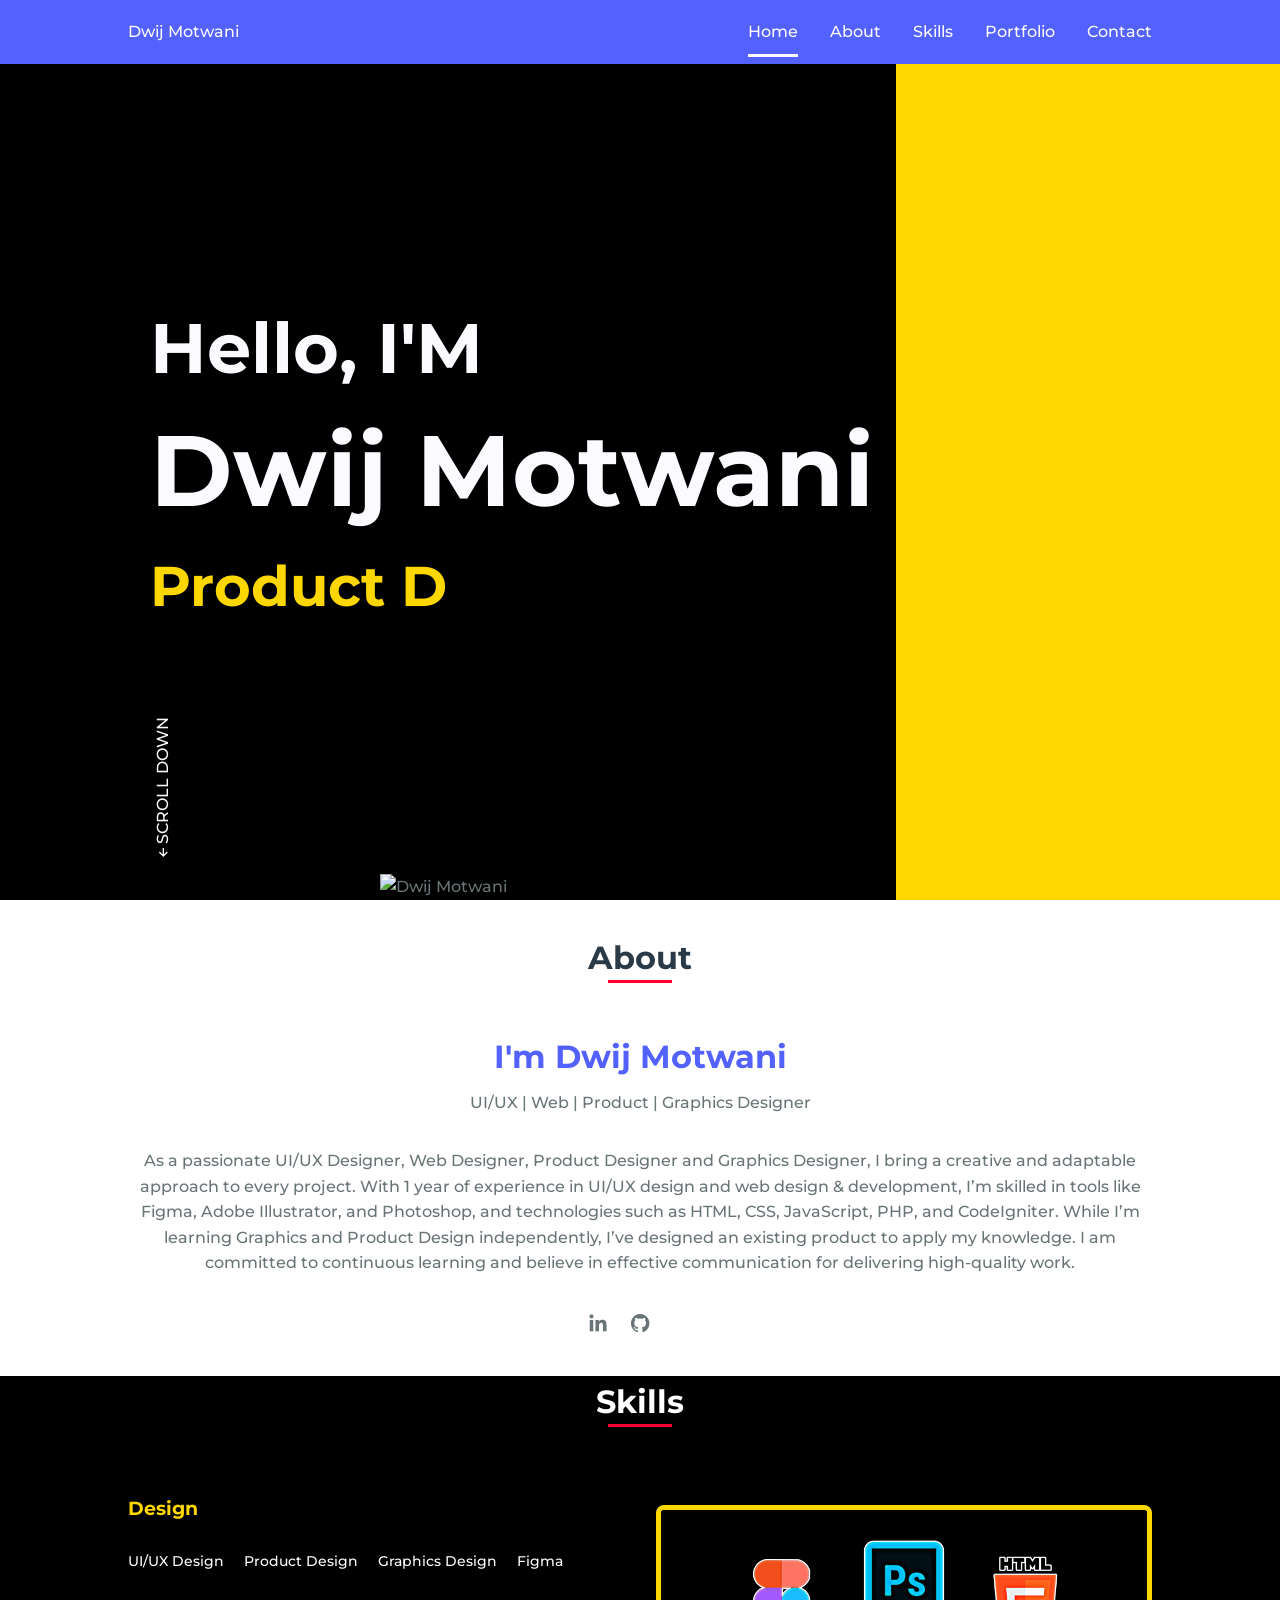
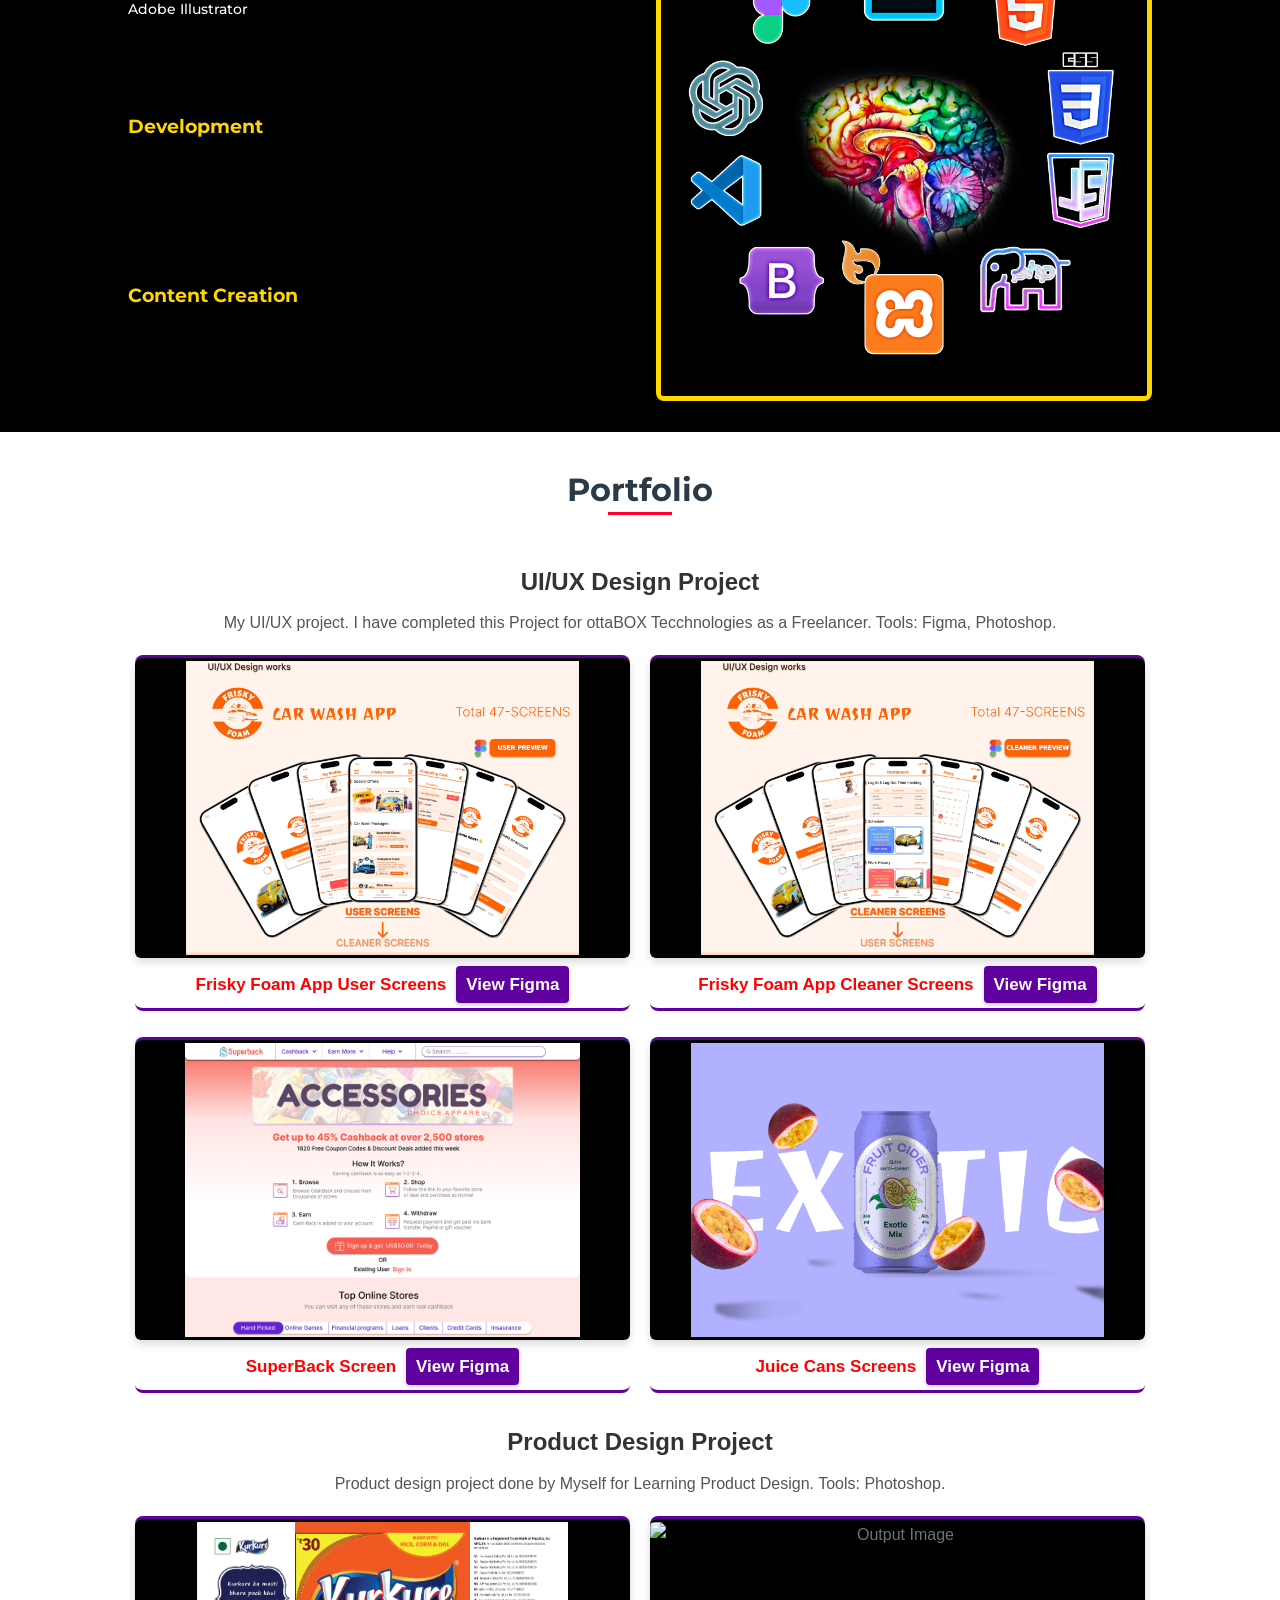
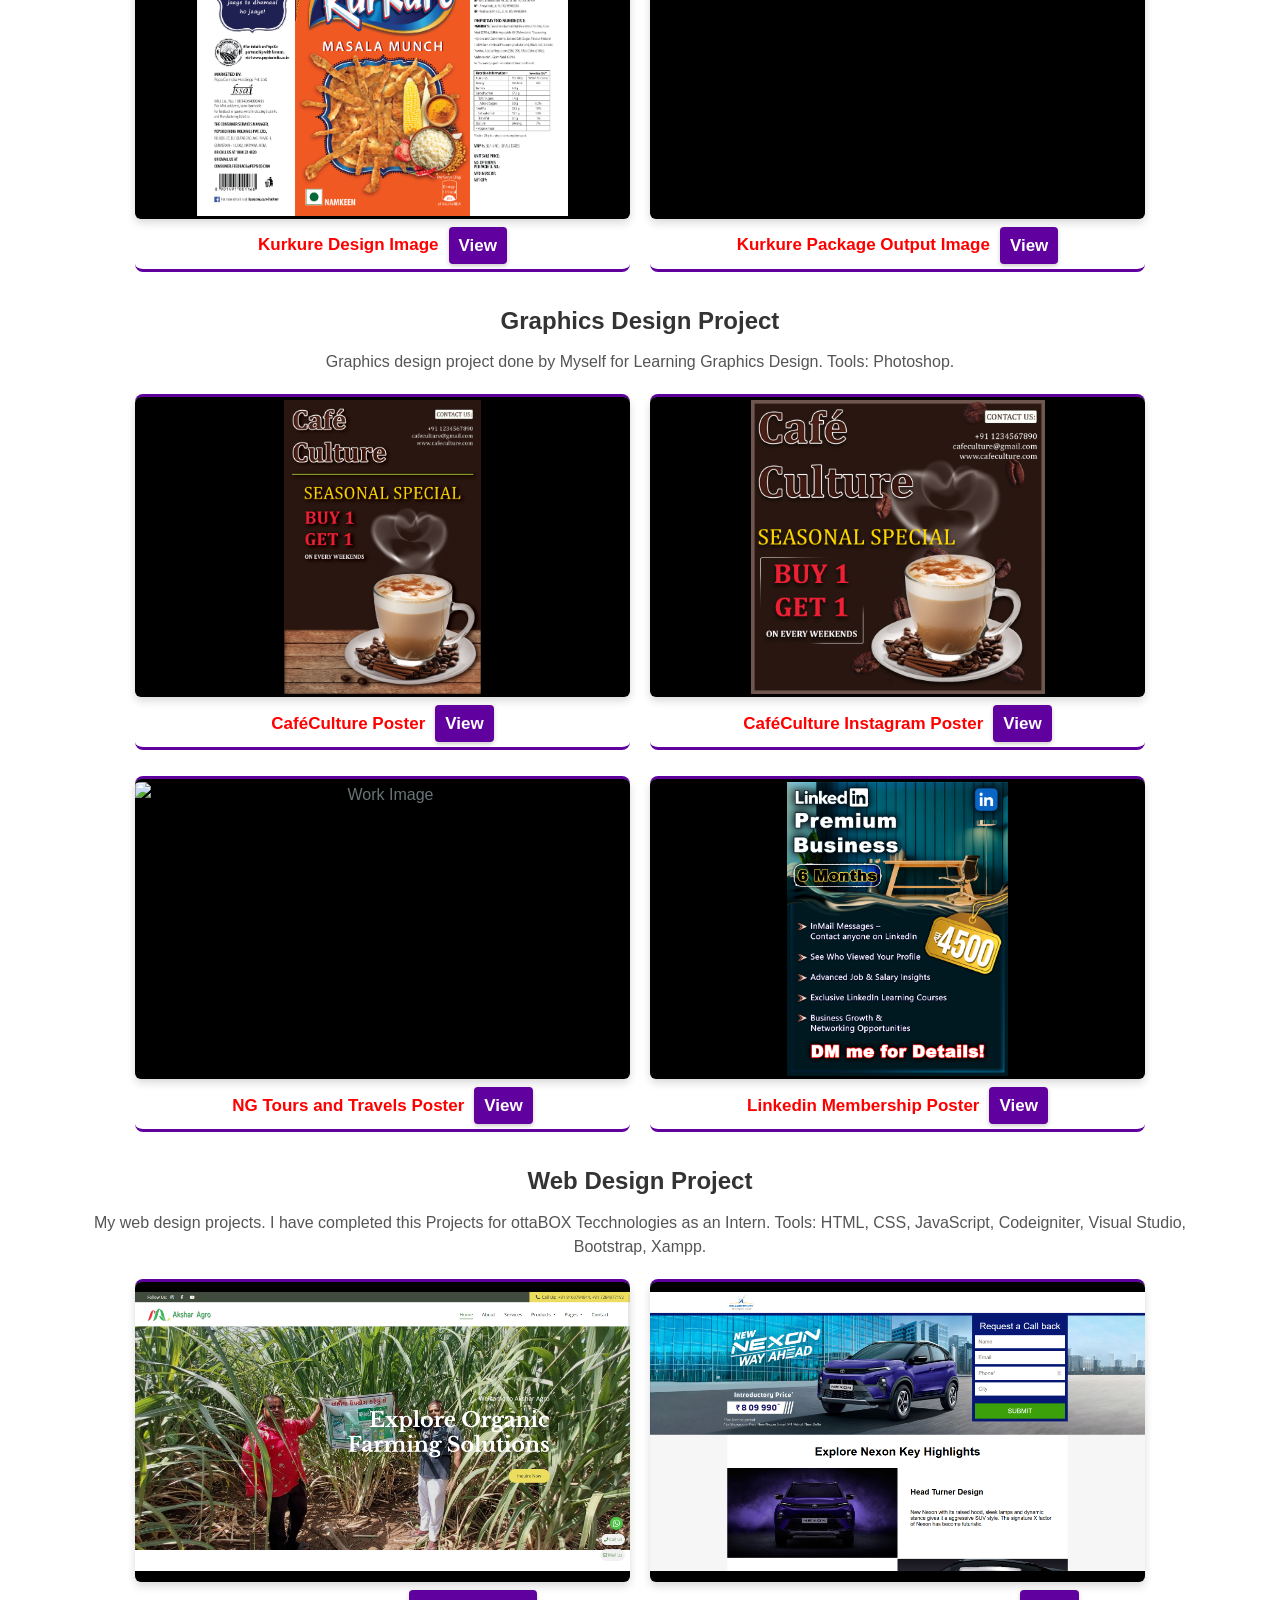
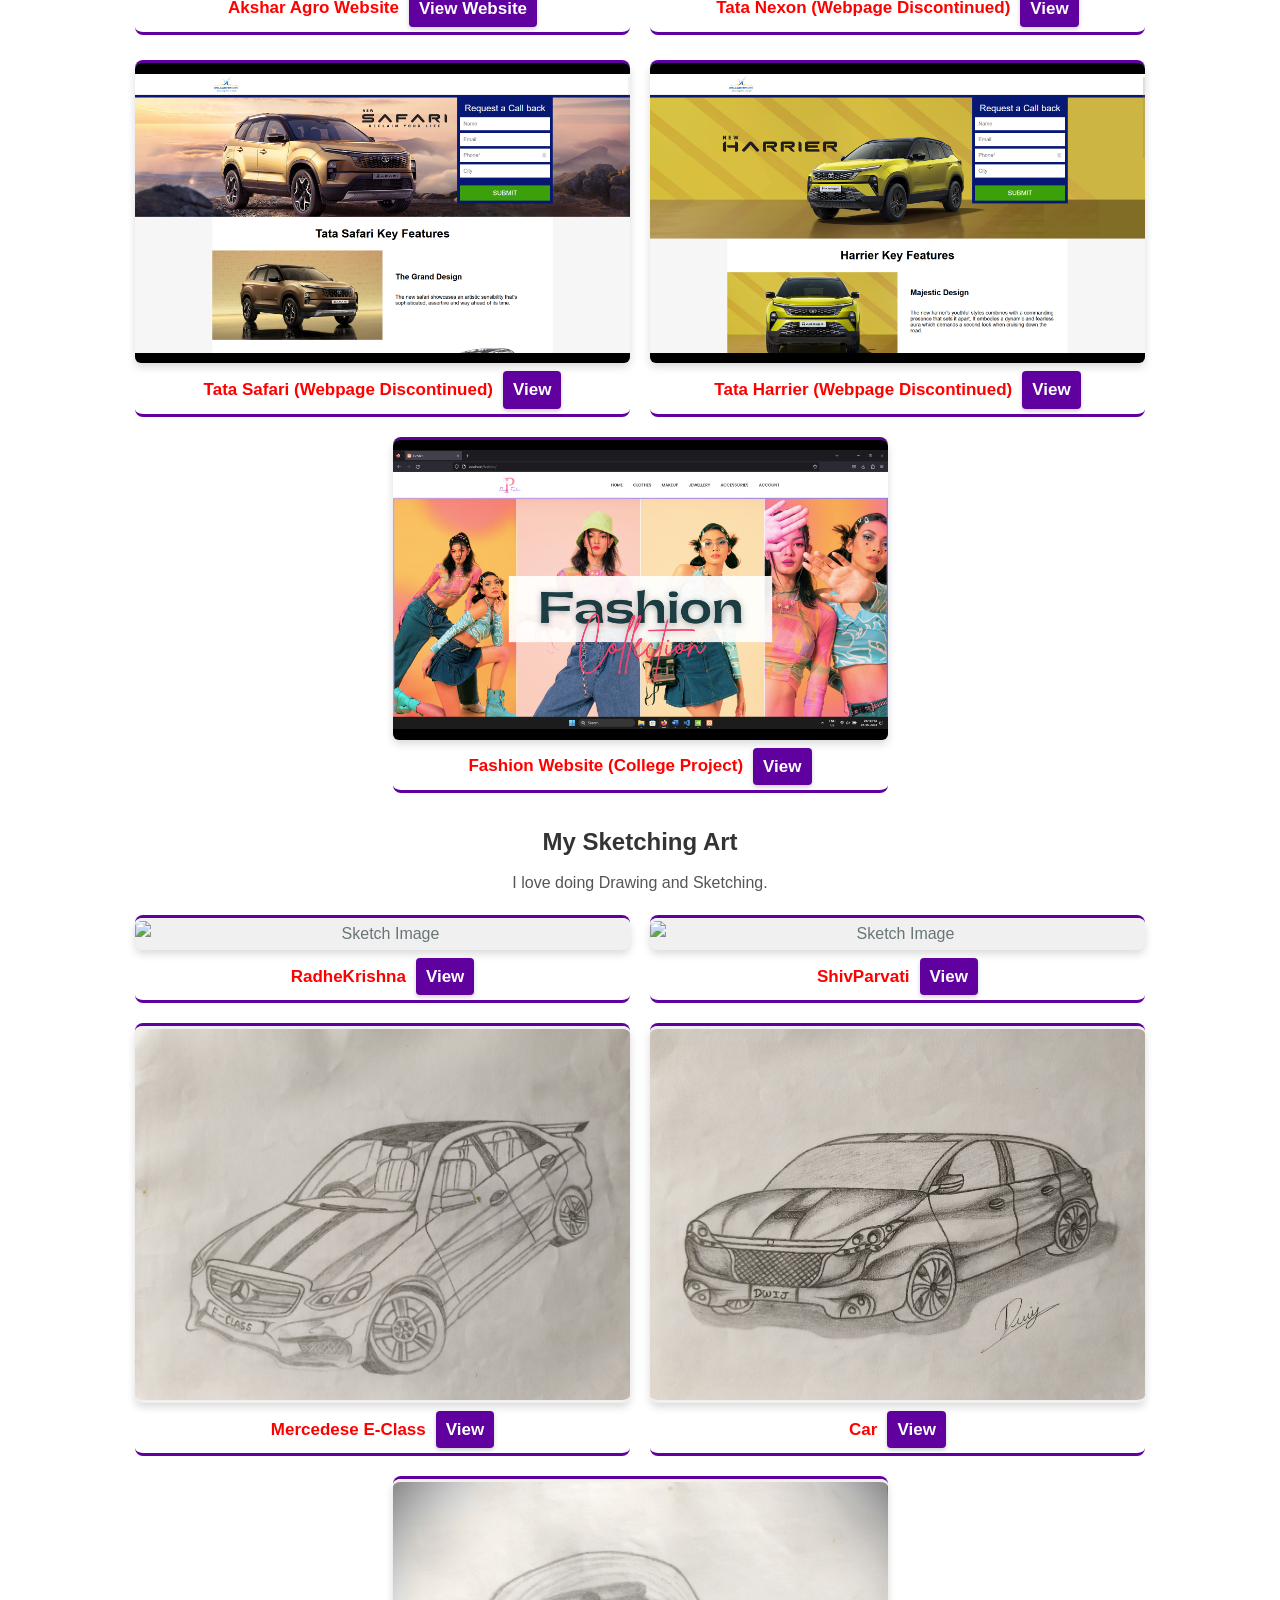
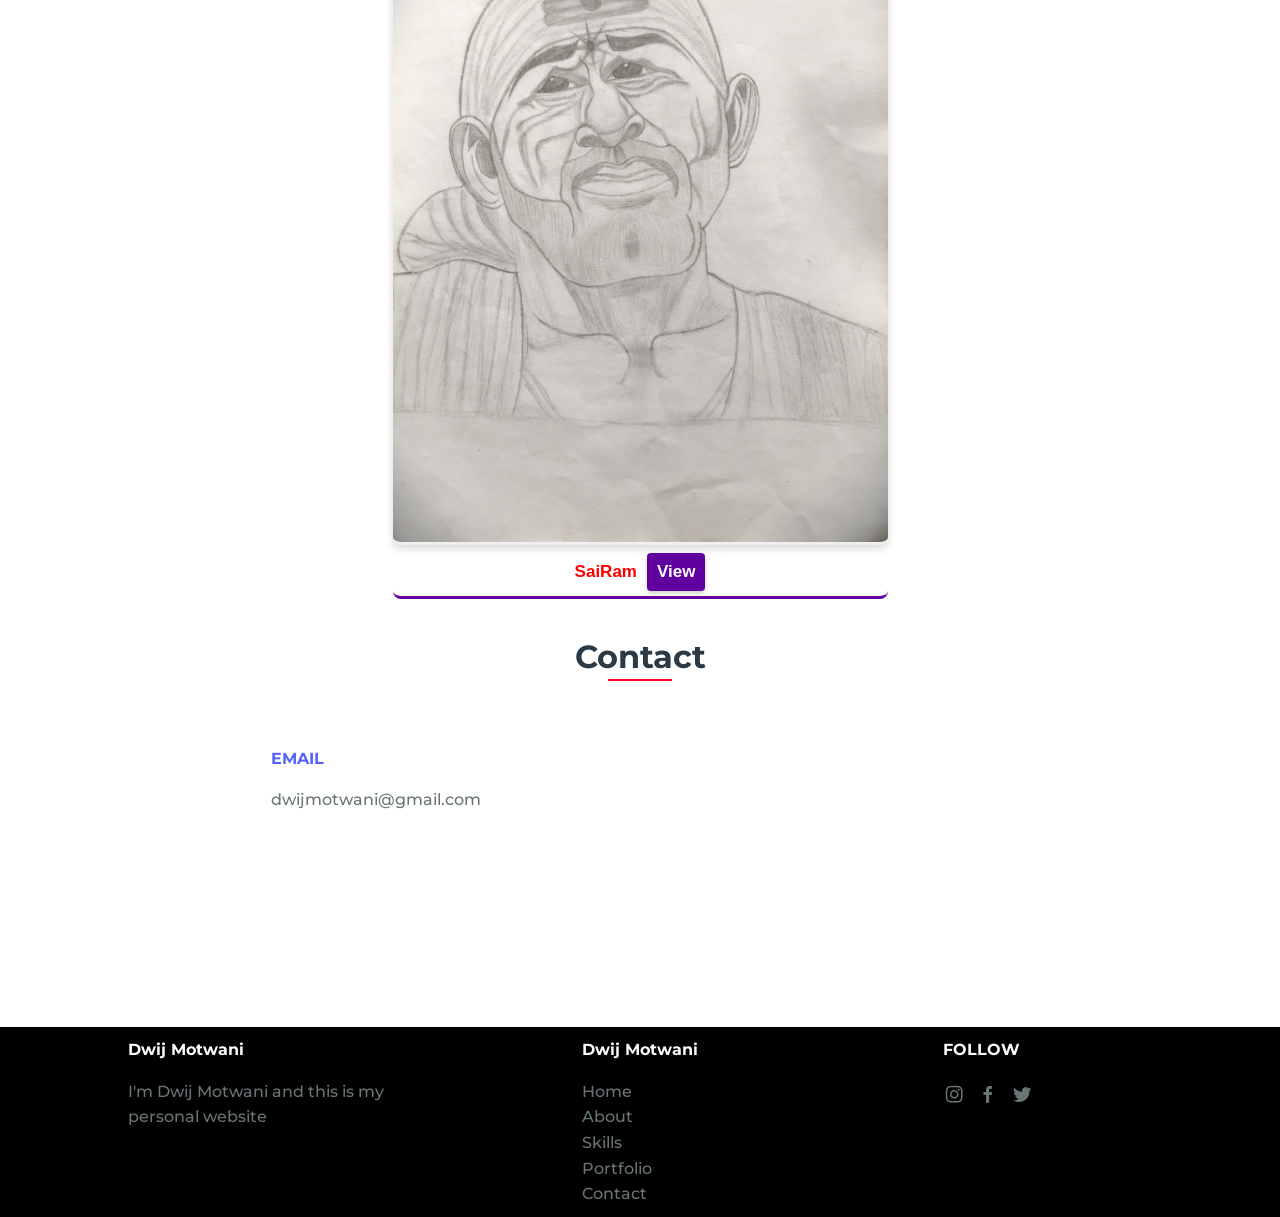
==== commit 25e63bce: "Update index.html" ====
--- a/index.html
+++ b/index.html
@@ -155,12 +155,29 @@
                 class="image-button" target="_blank">View Figma</a>
             </div>
           </div>
-
           <div class="image-box">
             <img src="images/uiux2.png" alt="Output Image" onclick="openModal('images/uiux2.png')">
             <div class="text-button-container">
               <p>Frisky Foam App Cleaner Screens</p>
               <a href="https://www.figma.com/proto/ViQoiMZBWlZwS9J4INYU6I/Car-Wash-Design-2?page-id=0%3A1&node-id=2254-8546&starting-point-node-id=2254%3A8546&scaling=min-zoom&show-proto-sidebar=1&t=rajz34nvLq8rjV8V-1"
+                class="image-button" target="_blank">View Figma</a>
+            </div>
+          </div>
+        </div><br>
+        <div class="image-container">
+          <div class="image-box">
+            <img src="images/superback.png" alt="Work Image" onclick="openModal('images/superback2.png')">
+            <div class="text-button-container">
+              <p>SuperBack Screen</p>
+              <a href="https://www.figma.com/proto/jNaxkreu76UTxyv2Q590EO/SuperBack?page-id=0%3A1&node-id=1-2&viewport=234%2C277%2C0.39&t=VbSCcdRub5fq2wmk-1&scaling=scale-down-width&content-scaling=fixed&starting-point-node-id=1%3A2"
+                class="image-button" target="_blank">View Figma</a>
+            </div>
+          </div>
+          <div class="image-box">
+            <img src="images/juice.png" alt="Output Image" onclick="openModal('images/juice.png')">
+            <div class="text-button-container">
+              <p>Juice Cans Screens</p>
+              <a href="https://www.figma.com/proto/Qjmu2CLNrHucnR2kqX2CPF/juice?page-id=0%3A1&node-id=2-2&p=f&viewport=1738%2C368%2C0.27&t=5lsdQiaXVrpkQDJH-1&scaling=scale-down&content-scaling=fixed&starting-point-node-id=2%3A2"
                 class="image-button" target="_blank">View Figma</a>
             </div>
           </div>
@@ -213,14 +230,14 @@
         </div><br>
         <div class="image-container">
           <div class="image-box">
-            <img src="images/ng.jpg" alt="Work Image" onclick="openModal('images/CaféCulturePoster.jpg')">
+            <img src="images/ng.jpg" alt="Work Image" onclick="openModal('images/ng.jpg')">
             <div class="text-button-container">
               <p>NG Tours and Travels Poster</p>
               <a href="javascript:void(0);" class="image-button" onclick="openModal('images/ng.jpg')">View</a>
             </div>
           </div>
           <div class="image-box">
-            <img src="images/linkedin.jpg" alt="Output Image" onclick="openModal('images/CaféCultureInstagram.jpg')">
+            <img src="images/linkedin.jpg" alt="Output Image" onclick="openModal('images/linkedin.jpg')">
             <div class="text-button-container">
               <p>Linkedin Membership Poster</p>
               <a href="javascript:void(0);" class="image-button"
@@ -267,10 +284,10 @@
             </div>
           </div>
           <div class="image-box">
-            <img src="images/web5.png" alt="Output Image" onclick="openModal('images/web5-2.png')">
+            <img src="images/web5.png" alt="Output Image" onclick="openModal('images/web5full.png')">
             <div class="text-button-container">
               <p>Fashion Website (College Project)</p>
-              <a href="javascript:void(0);" class="image-button" onclick="openModal('images/web5-2.png')">View</a>
+              <a href="javascript:void(0);" class="image-button" onclick="openModal('images/web5full.png')">View</a>
             </div>
           </div>
         </div>
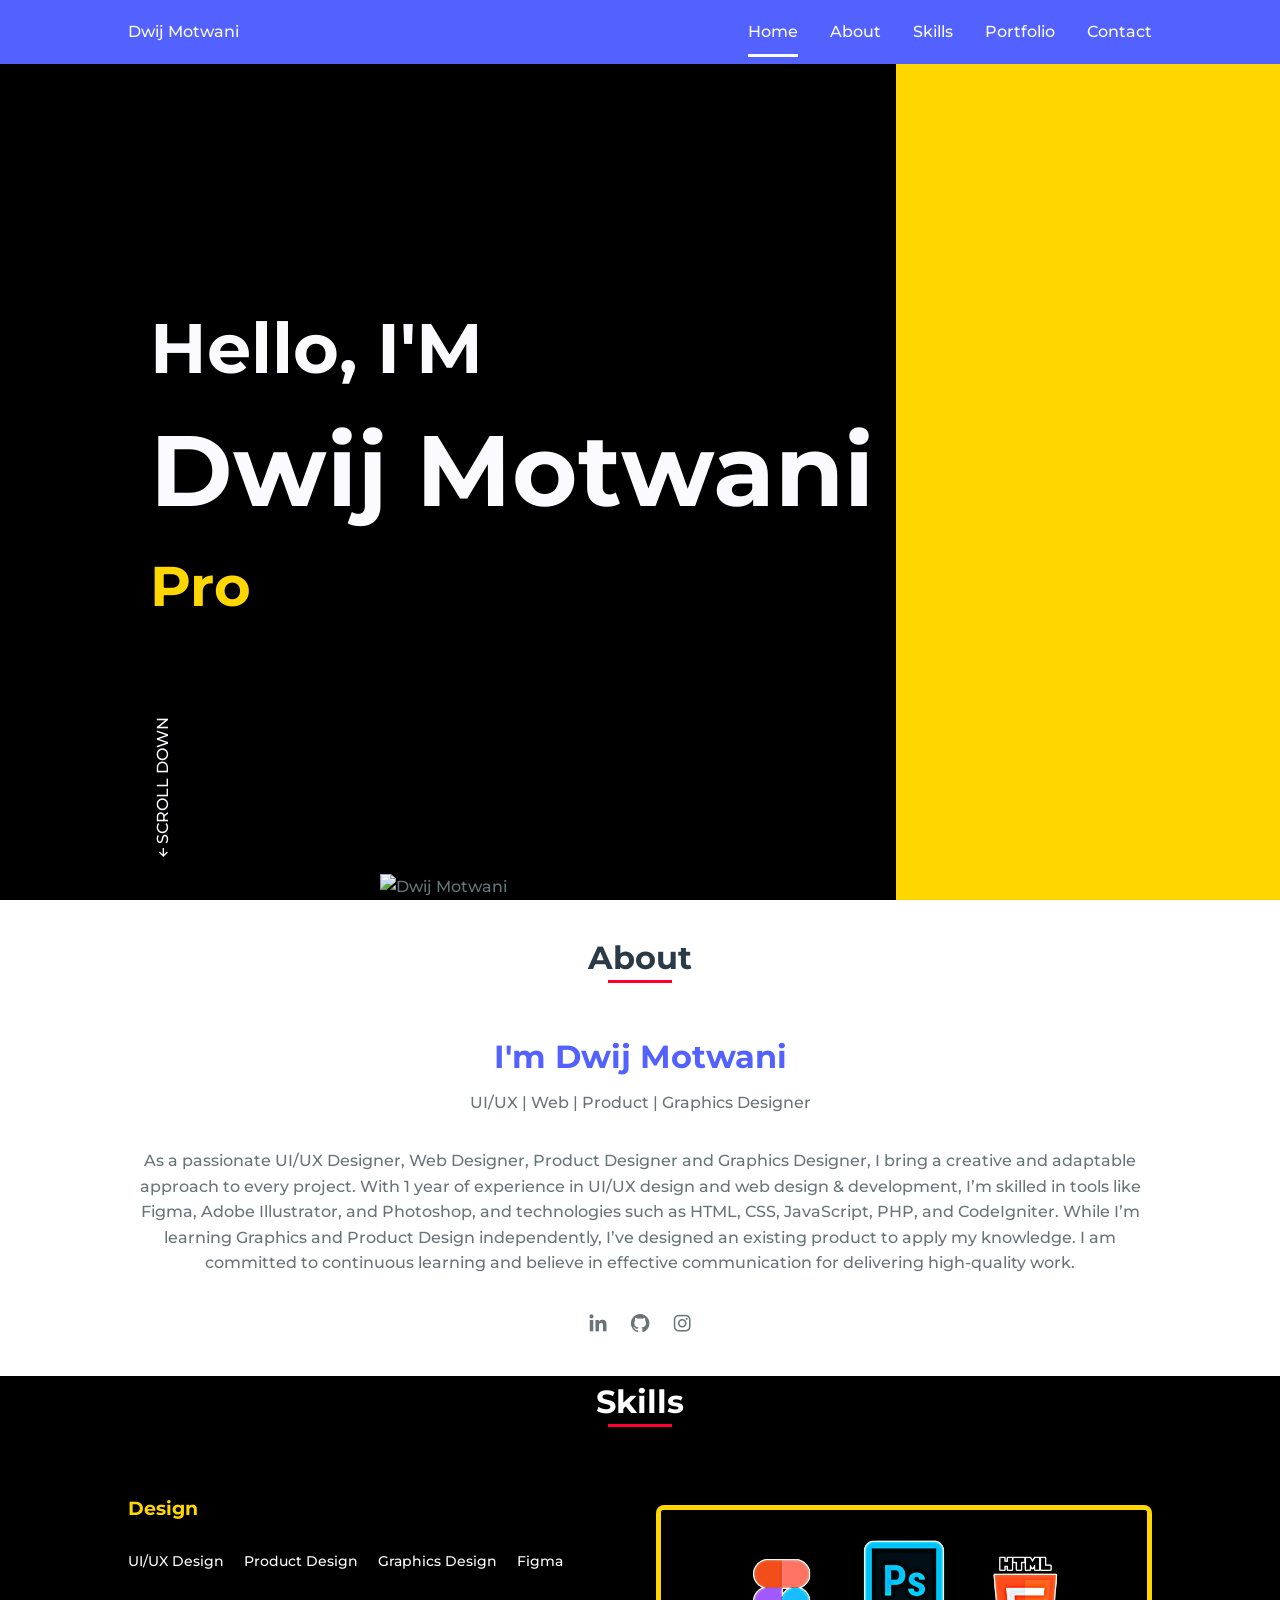
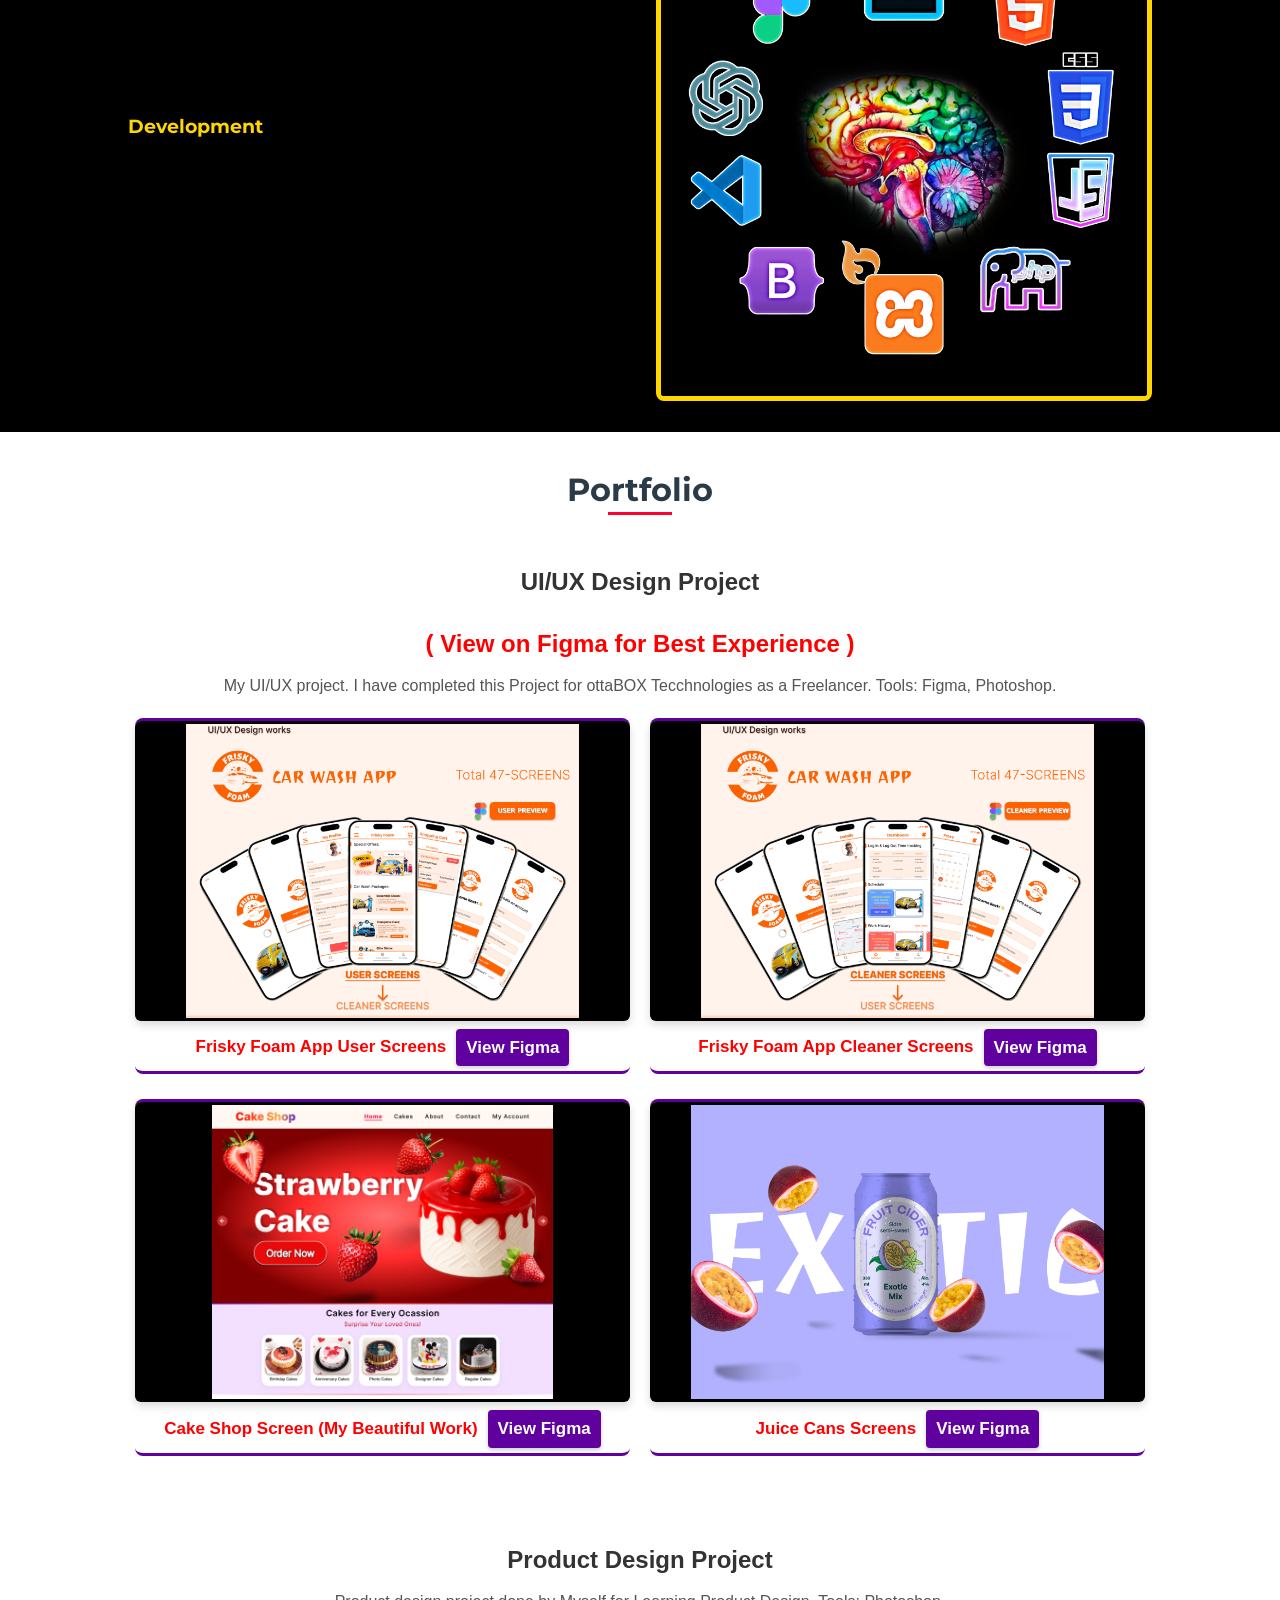
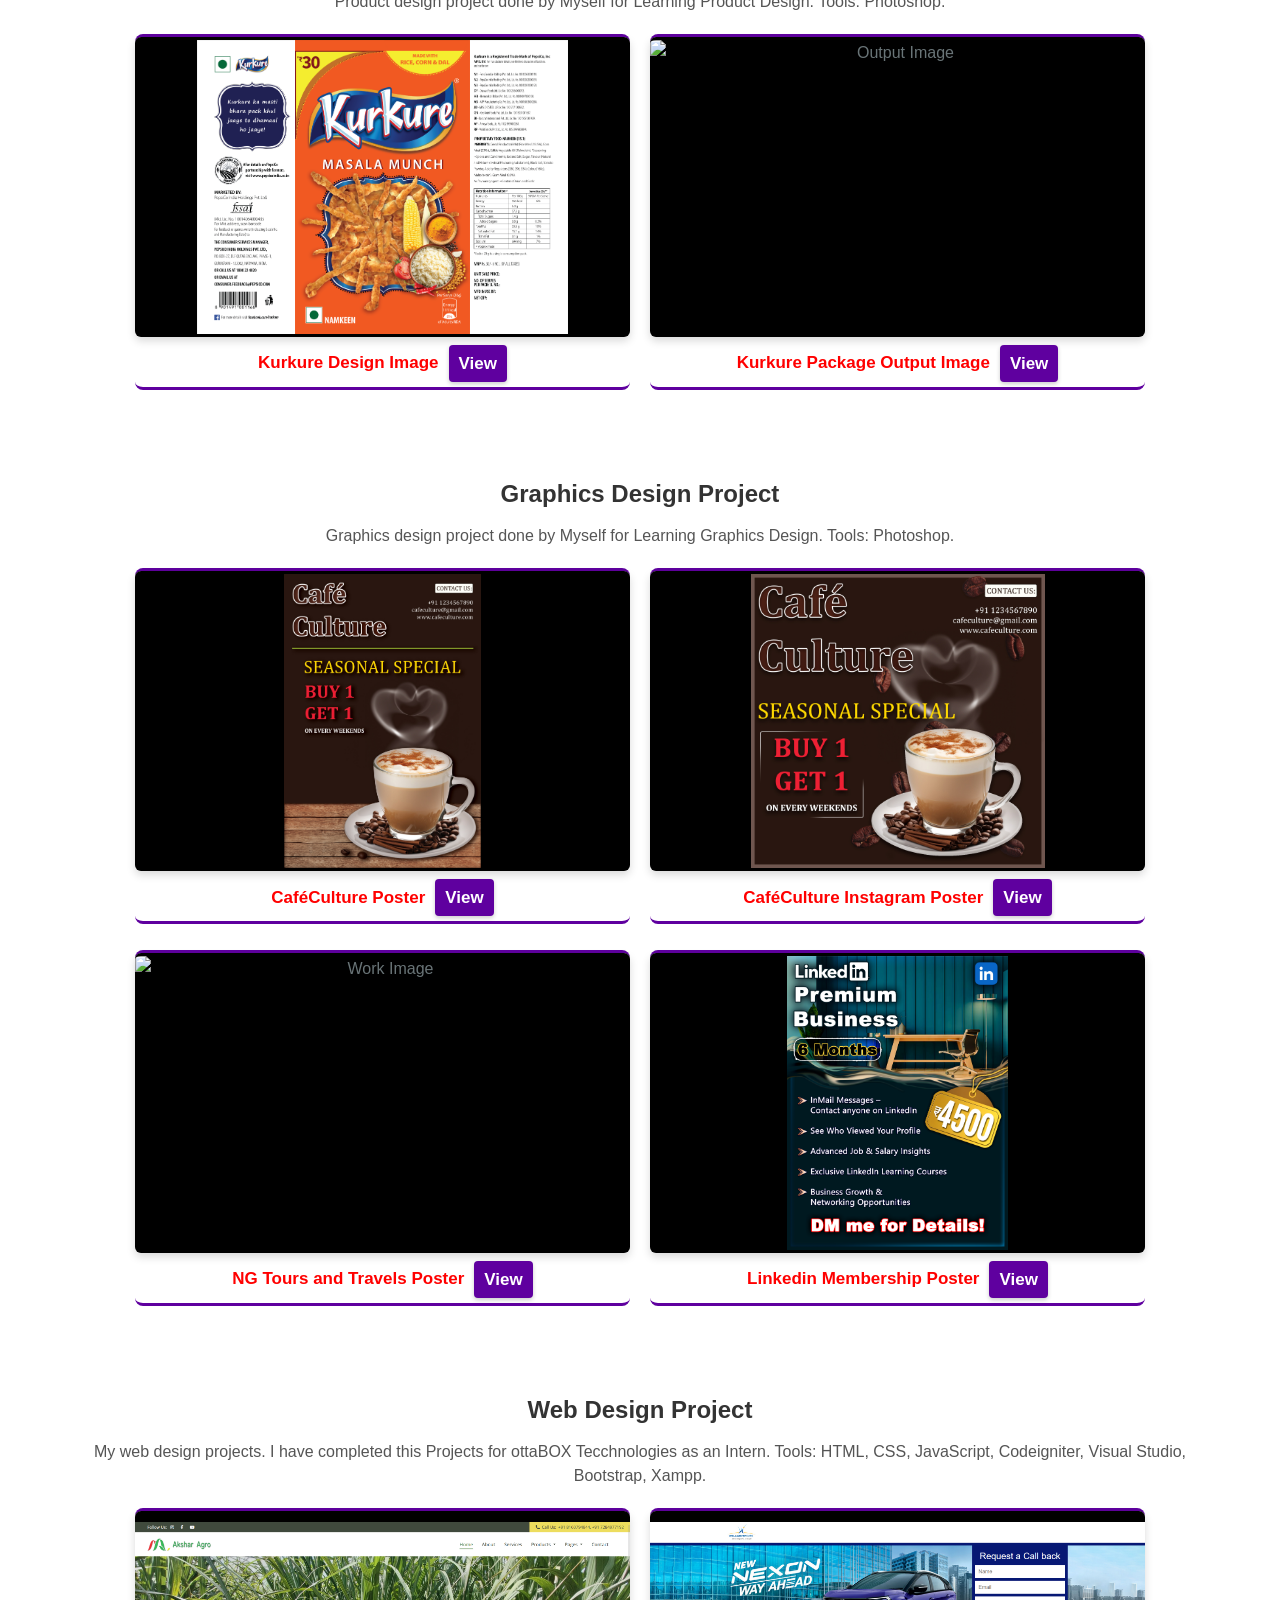
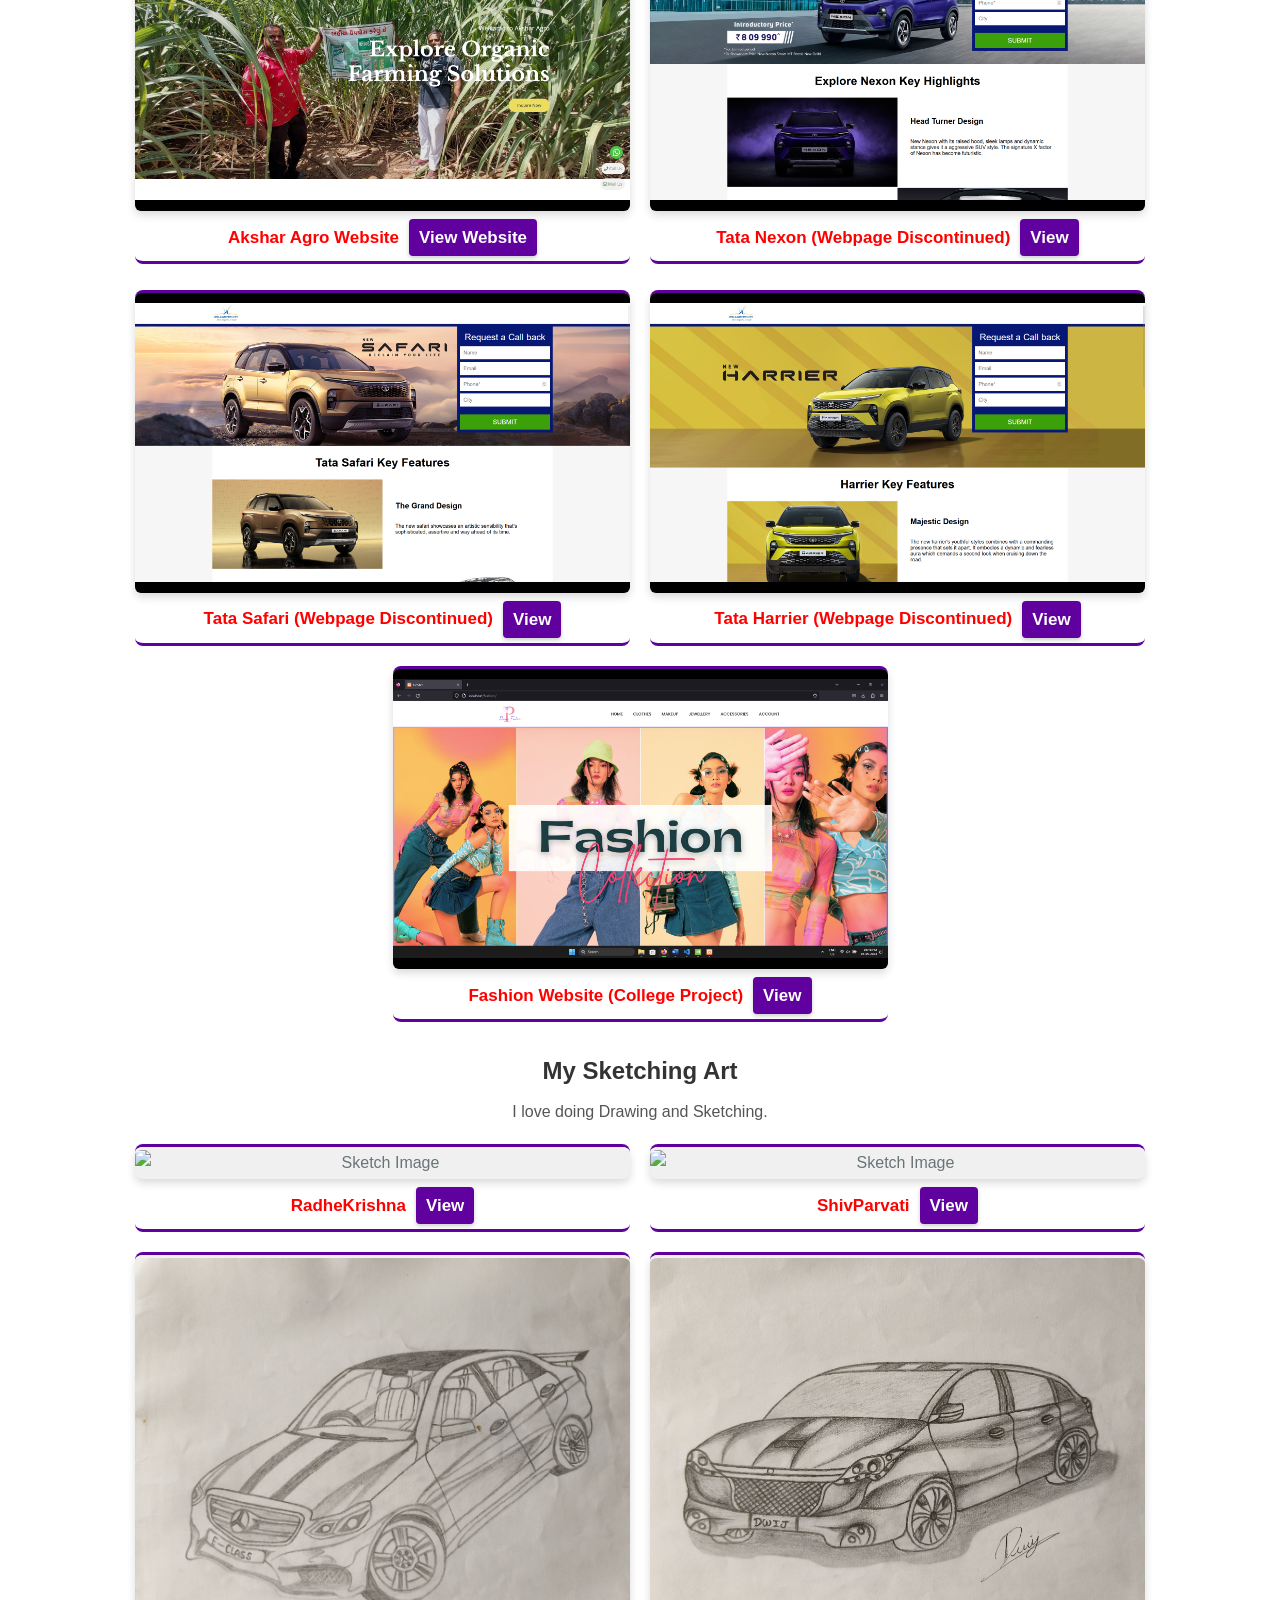
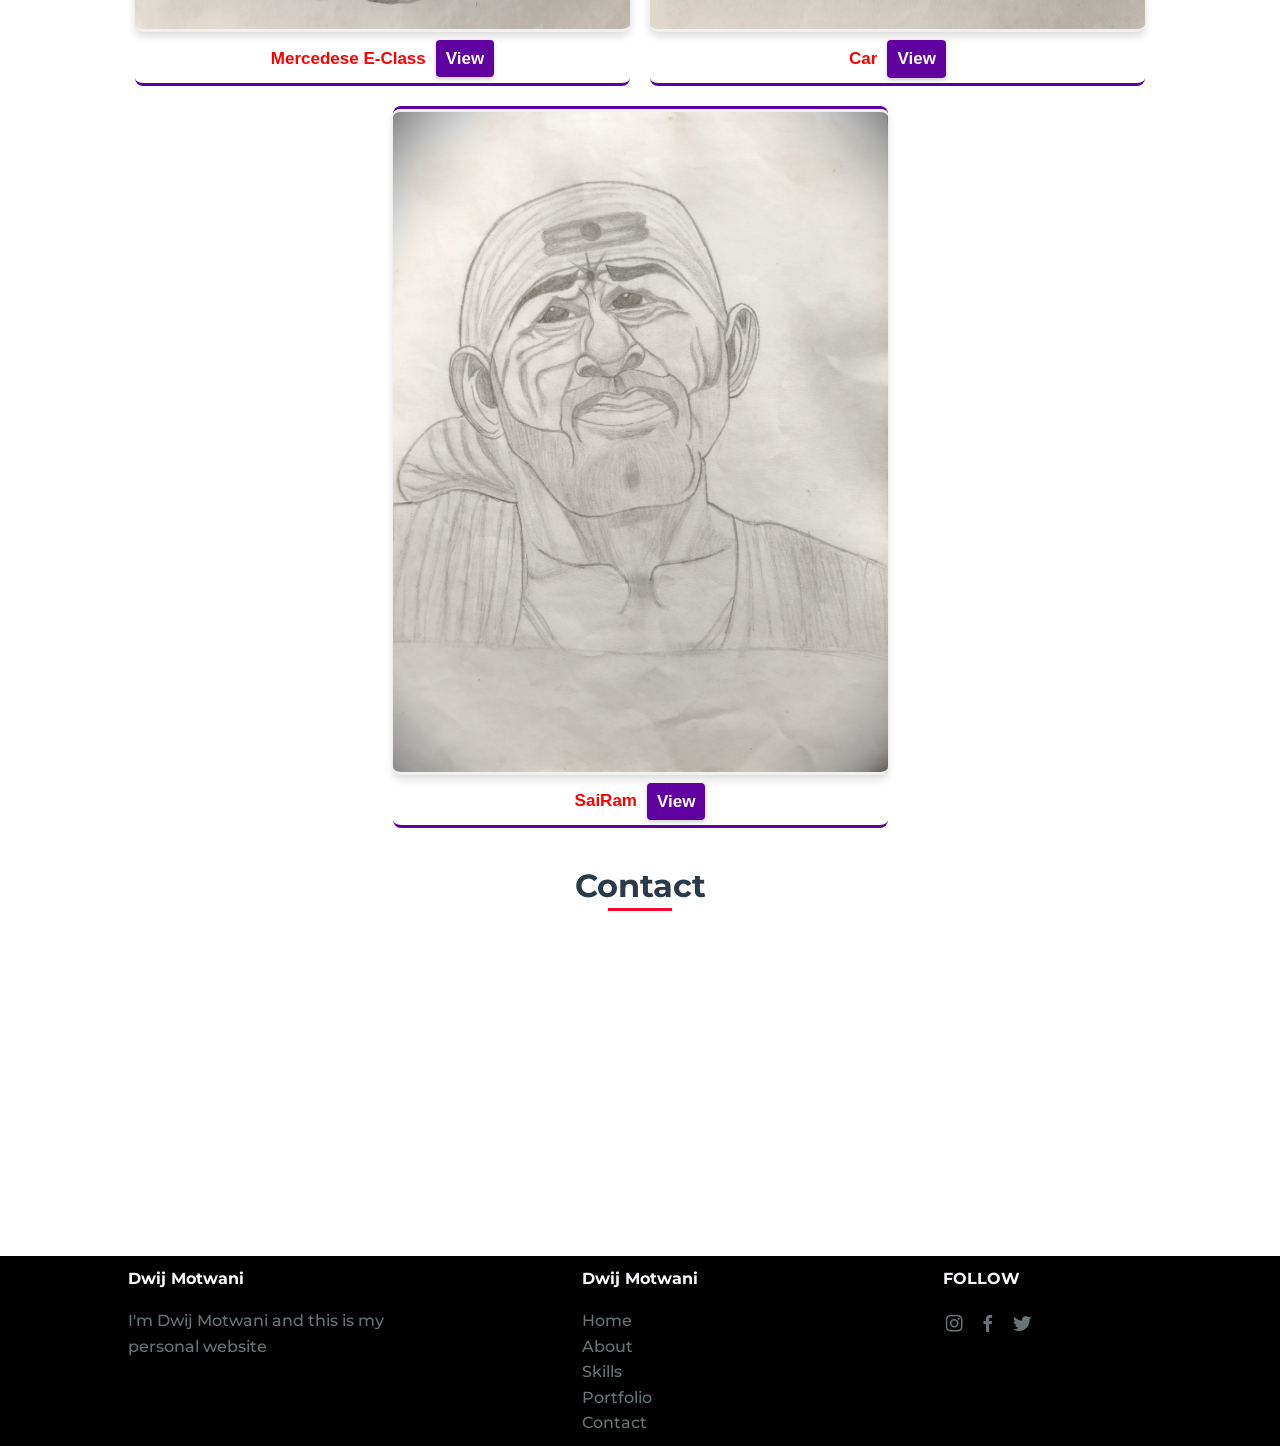
==== commit 31cb85c2: "Update index.html" ====
--- a/index.html
+++ b/index.html
@@ -144,6 +144,7 @@
       <!-- UI/UX Design Section -->
       <div class="portfolio-item uiux">
         <h3>UI/UX Design Project</h3>
+        <h3 style="color:red;">( View on Figma for Best Experience )</h3>
         <p>My UI/UX project. I have completed this Project for ottaBOX Tecchnologies as a Freelancer. Tools: Figma,
           Photoshop.</p>
         <div class="image-container">
@@ -166,10 +167,10 @@
         </div><br>
         <div class="image-container">
           <div class="image-box">
-            <img src="images/superback.png" alt="Work Image" onclick="openModal('images/superback2.png')">
-            <div class="text-button-container">
-              <p>SuperBack Screen</p>
-              <a href="https://www.figma.com/proto/jNaxkreu76UTxyv2Q590EO/SuperBack?page-id=0%3A1&node-id=1-2&viewport=234%2C277%2C0.39&t=VbSCcdRub5fq2wmk-1&scaling=scale-down-width&content-scaling=fixed&starting-point-node-id=1%3A2"
+            <img src="images/cakeshop2.png" alt="Work Image" onclick="openModal('images/cakeshop.png')">
+            <div class="text-button-container">
+              <p>Cake Shop Screen (My Beautiful Work)</p>
+              <a href="https://www.figma.com/proto/tAtU9XP5xhECrO7vgIP40X/Cake-Shop?page-id=0%3A1&node-id=1-2&viewport=52%2C701%2C0.76&t=ASetp4qfNYfD6cYc-1&scaling=min-zoom&content-scaling=fixed&starting-point-node-id=1%3A2"
                 class="image-button" target="_blank">View Figma</a>
             </div>
           </div>
@@ -182,7 +183,7 @@
             </div>
           </div>
         </div>
-      </div>
+      </div><br>
 
       <!-- Product Design Section -->
       <div class="portfolio-item product">
@@ -205,7 +206,7 @@
             </div>
           </div>
         </div>
-      </div>
+      </div><br>
 
       <!-- Graphics Design Section -->
       <div class="portfolio-item graphics">
@@ -245,7 +246,7 @@
             </div>
           </div>
         </div>
-      </div>
+      </div><br>
 
       <!-- Web Design Section -->
       <div class="portfolio-item web">
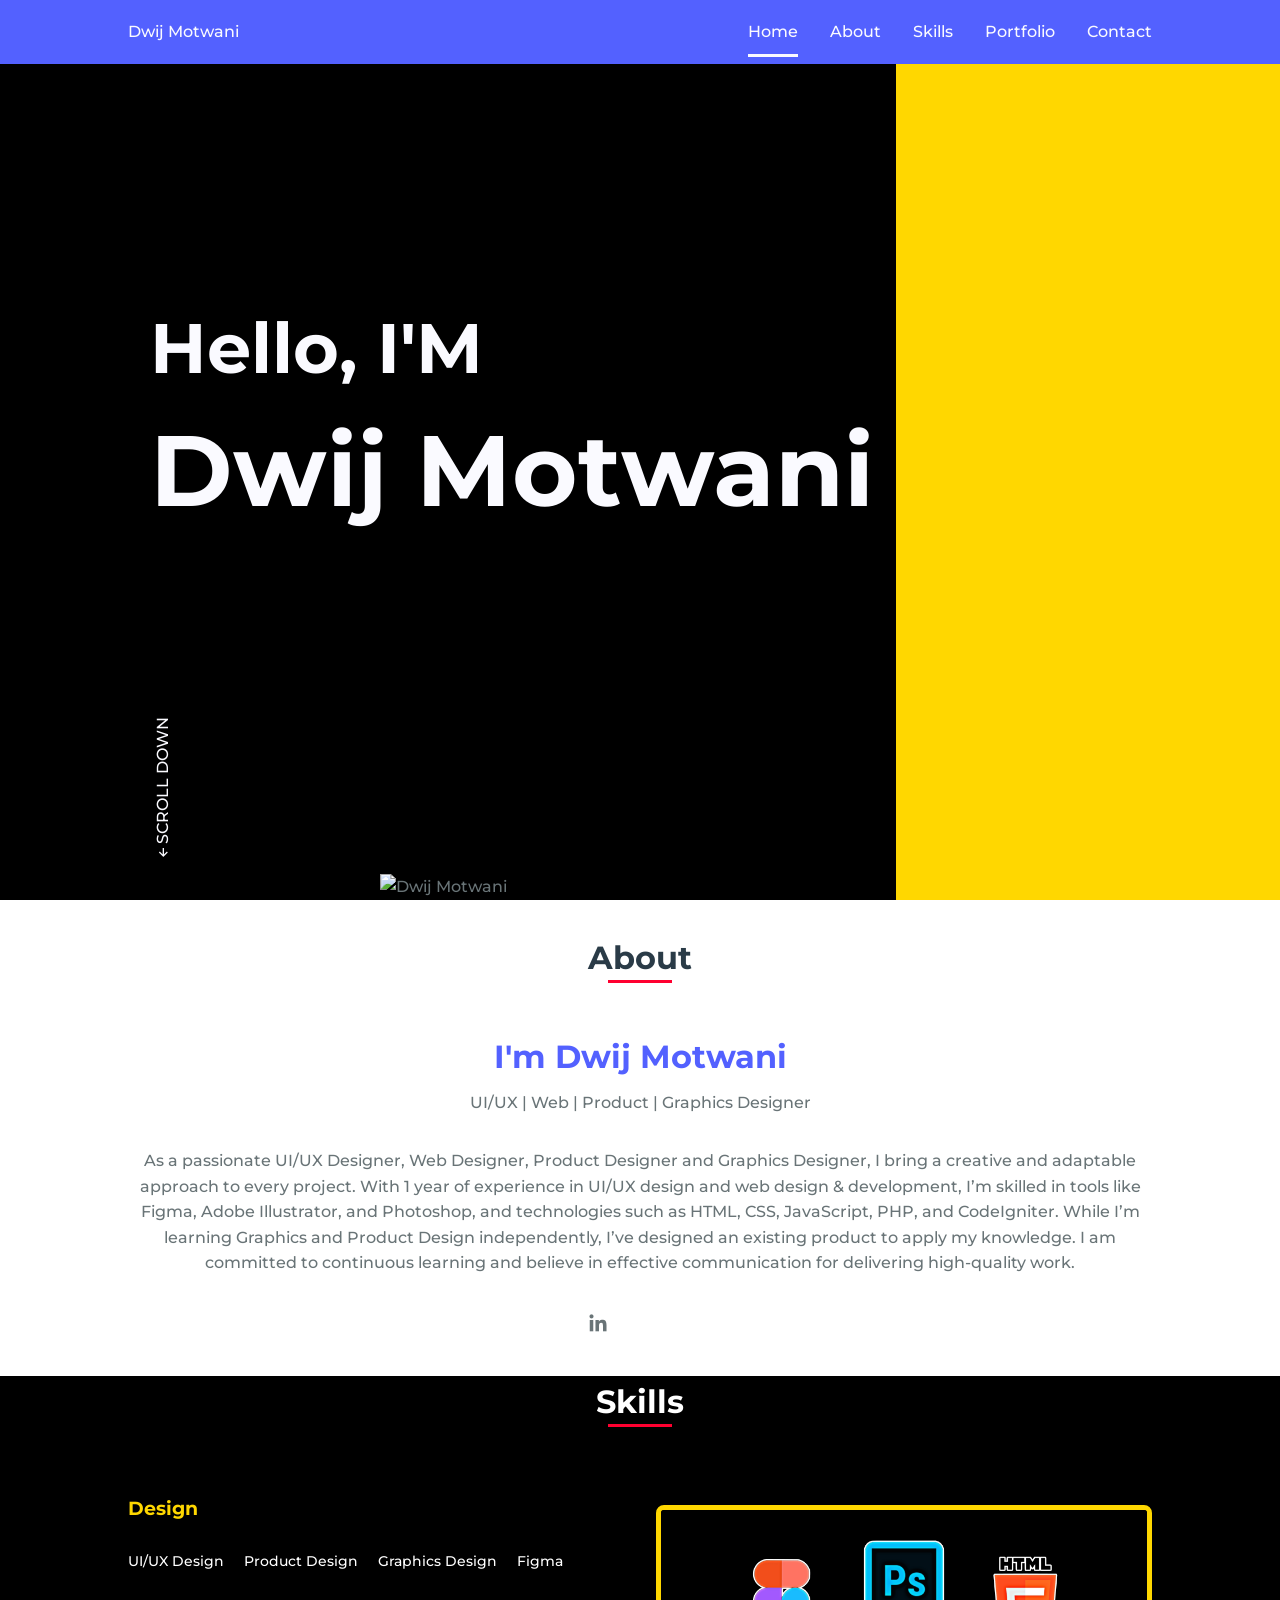
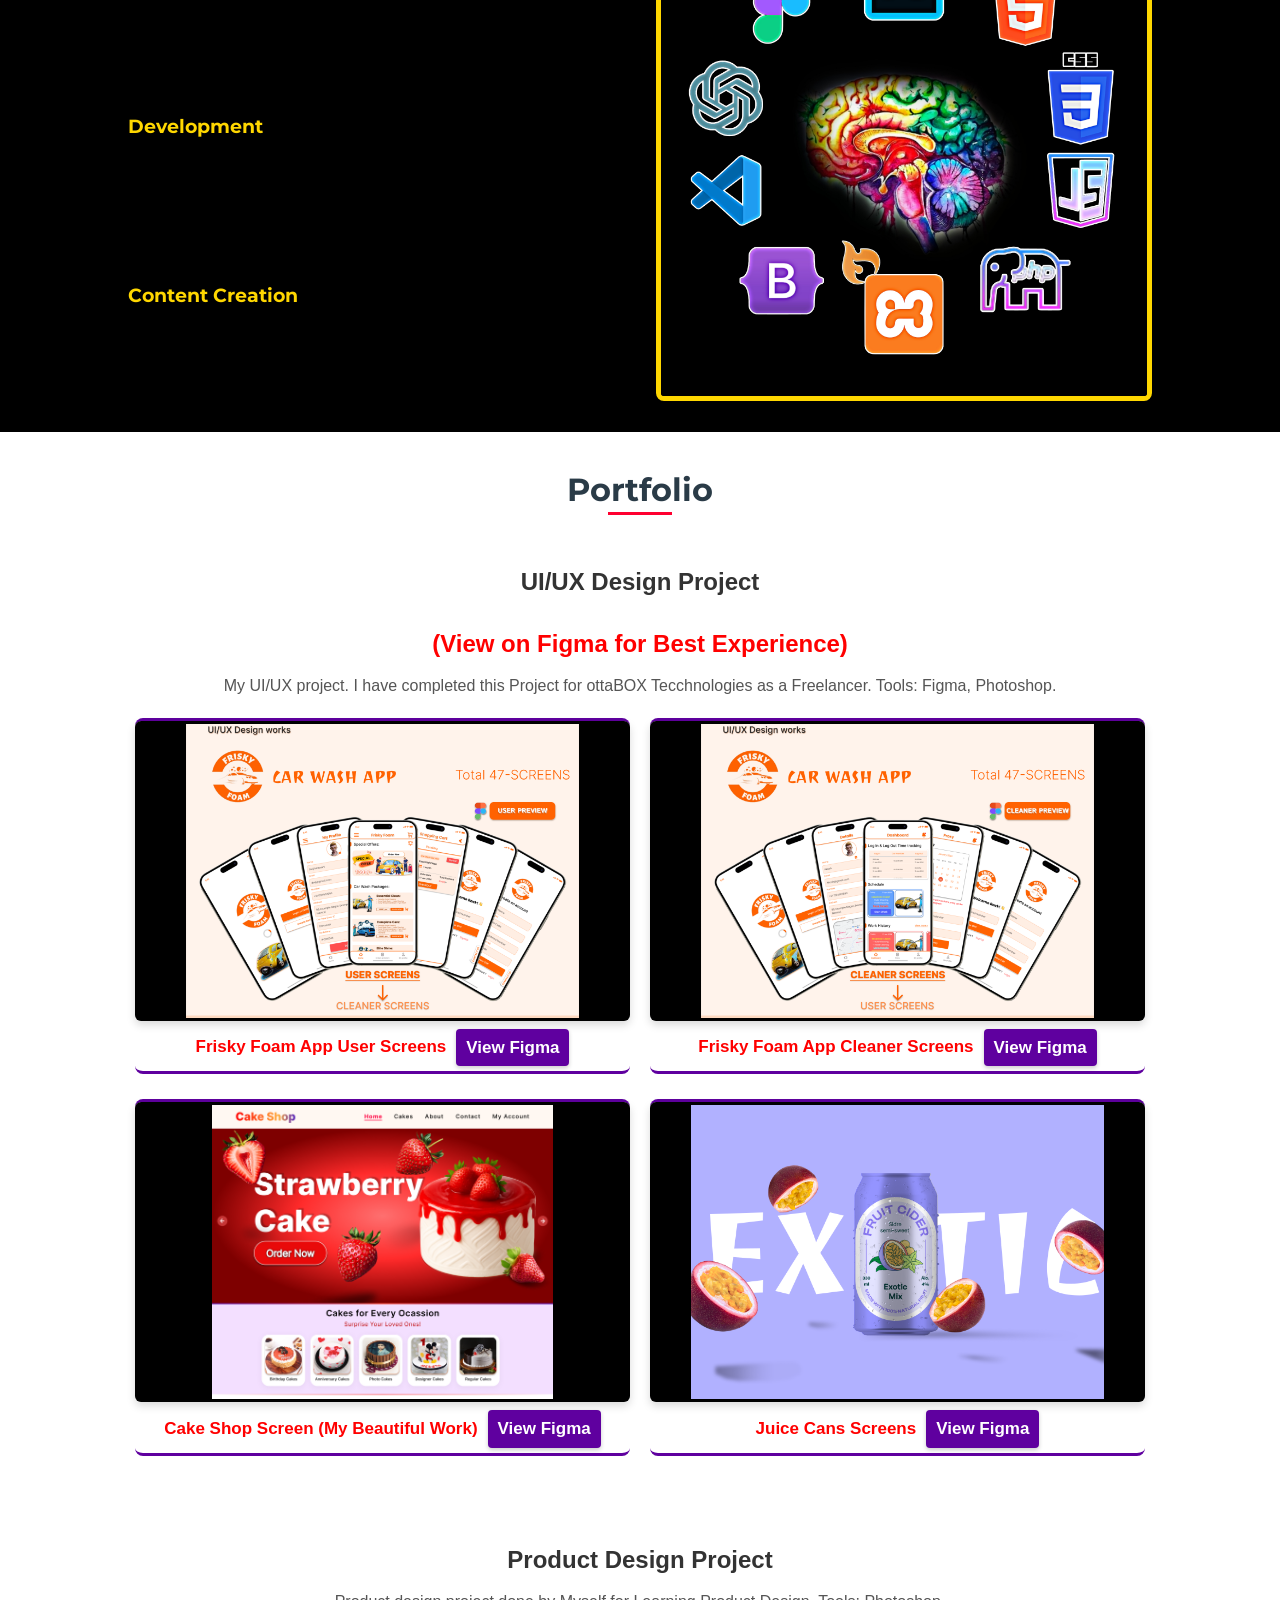
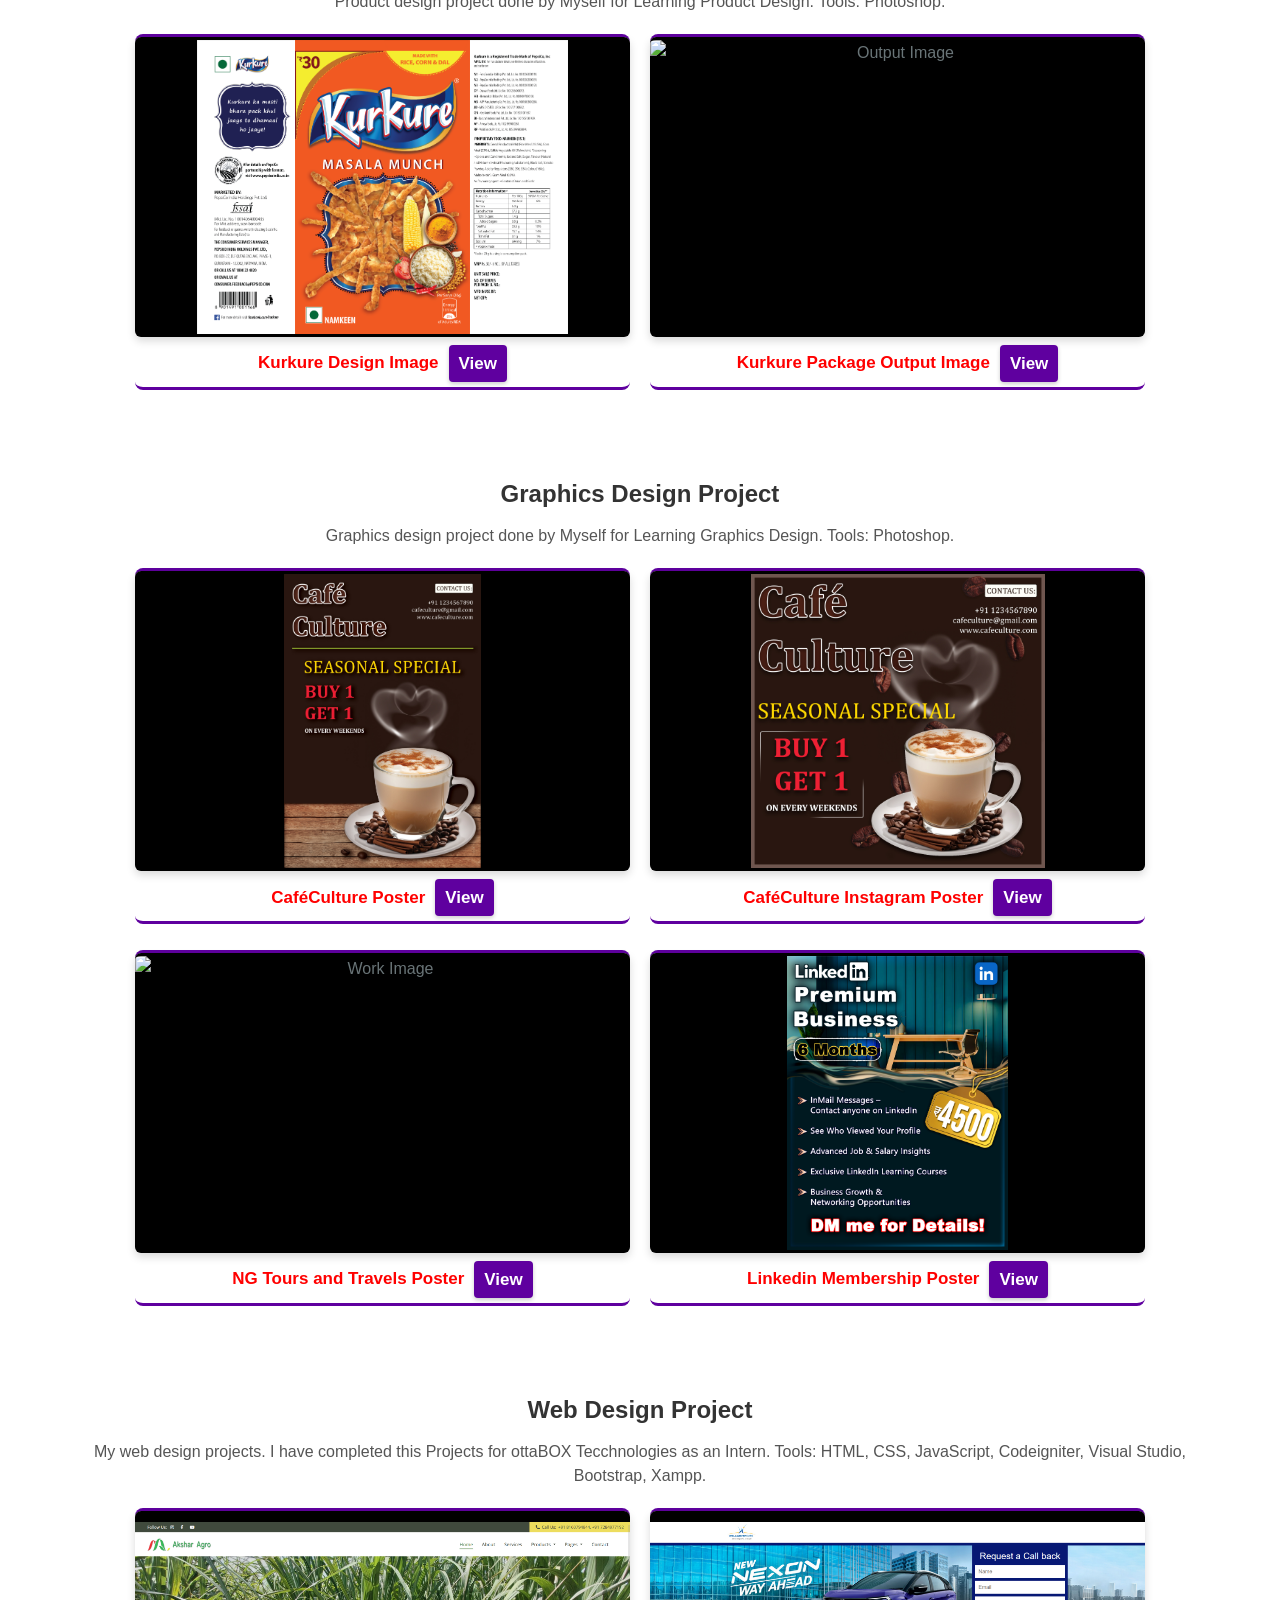
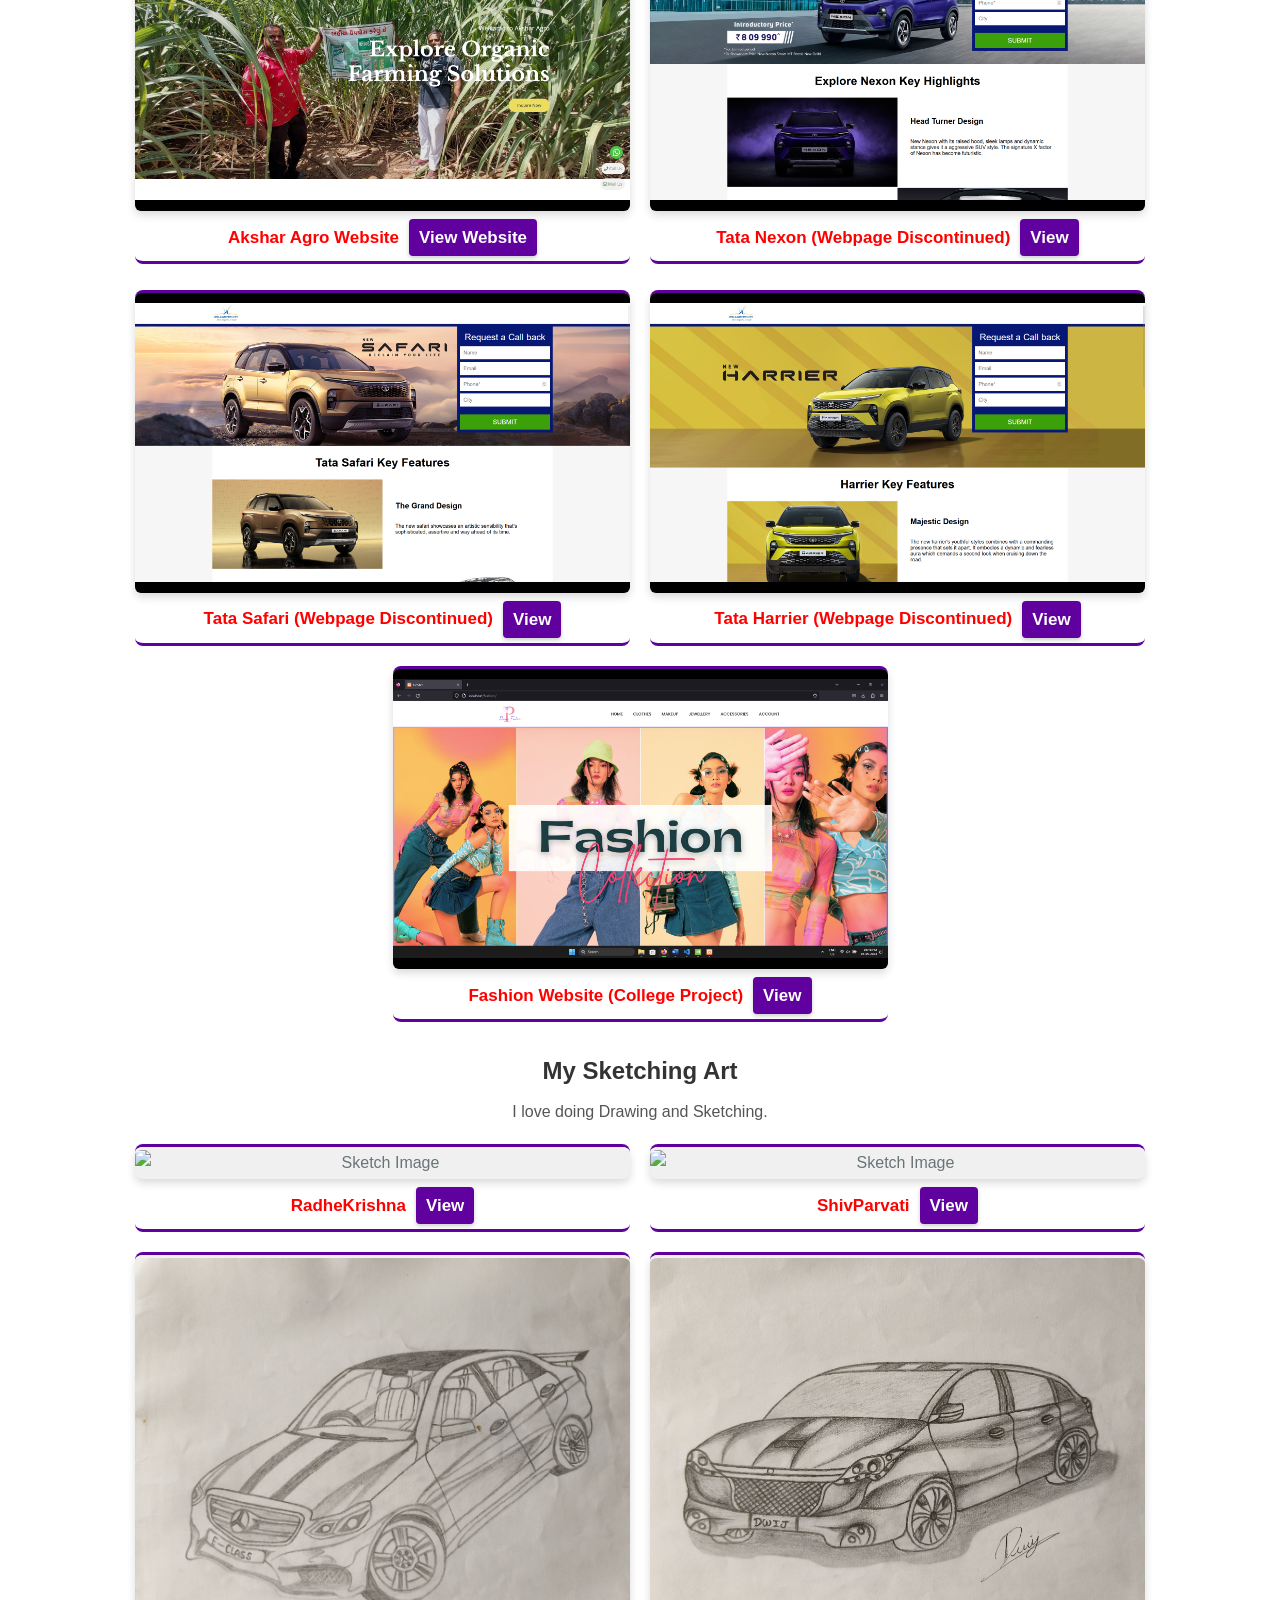
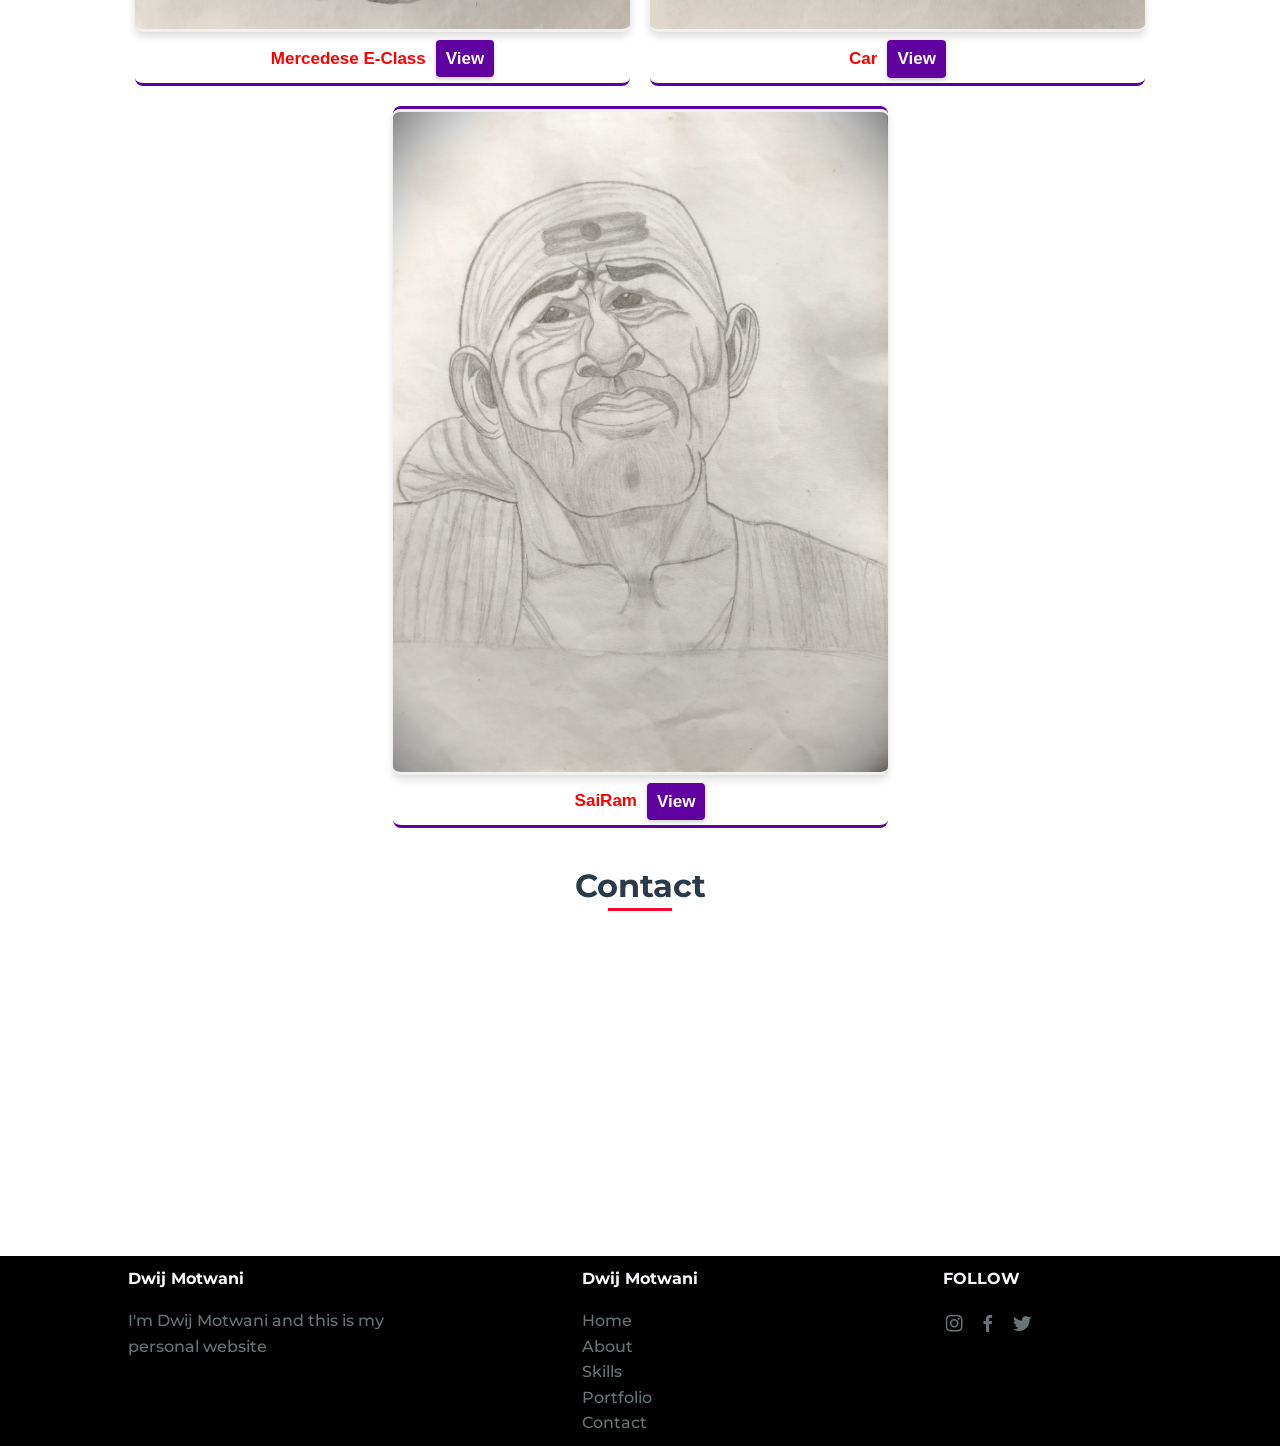
==== commit 5eb5db88: "Update index.html" ====
--- a/index.html
+++ b/index.html
@@ -144,7 +144,7 @@
       <!-- UI/UX Design Section -->
       <div class="portfolio-item uiux">
         <h3>UI/UX Design Project</h3>
-        <h3 style="color:red;">( View on Figma for Best Experience )</h3>
+        <h3 style="color:red;">(View on Figma for Best Experience)</h3>
         <p>My UI/UX project. I have completed this Project for ottaBOX Tecchnologies as a Freelancer. Tools: Figma,
           Photoshop.</p>
         <div class="image-container">
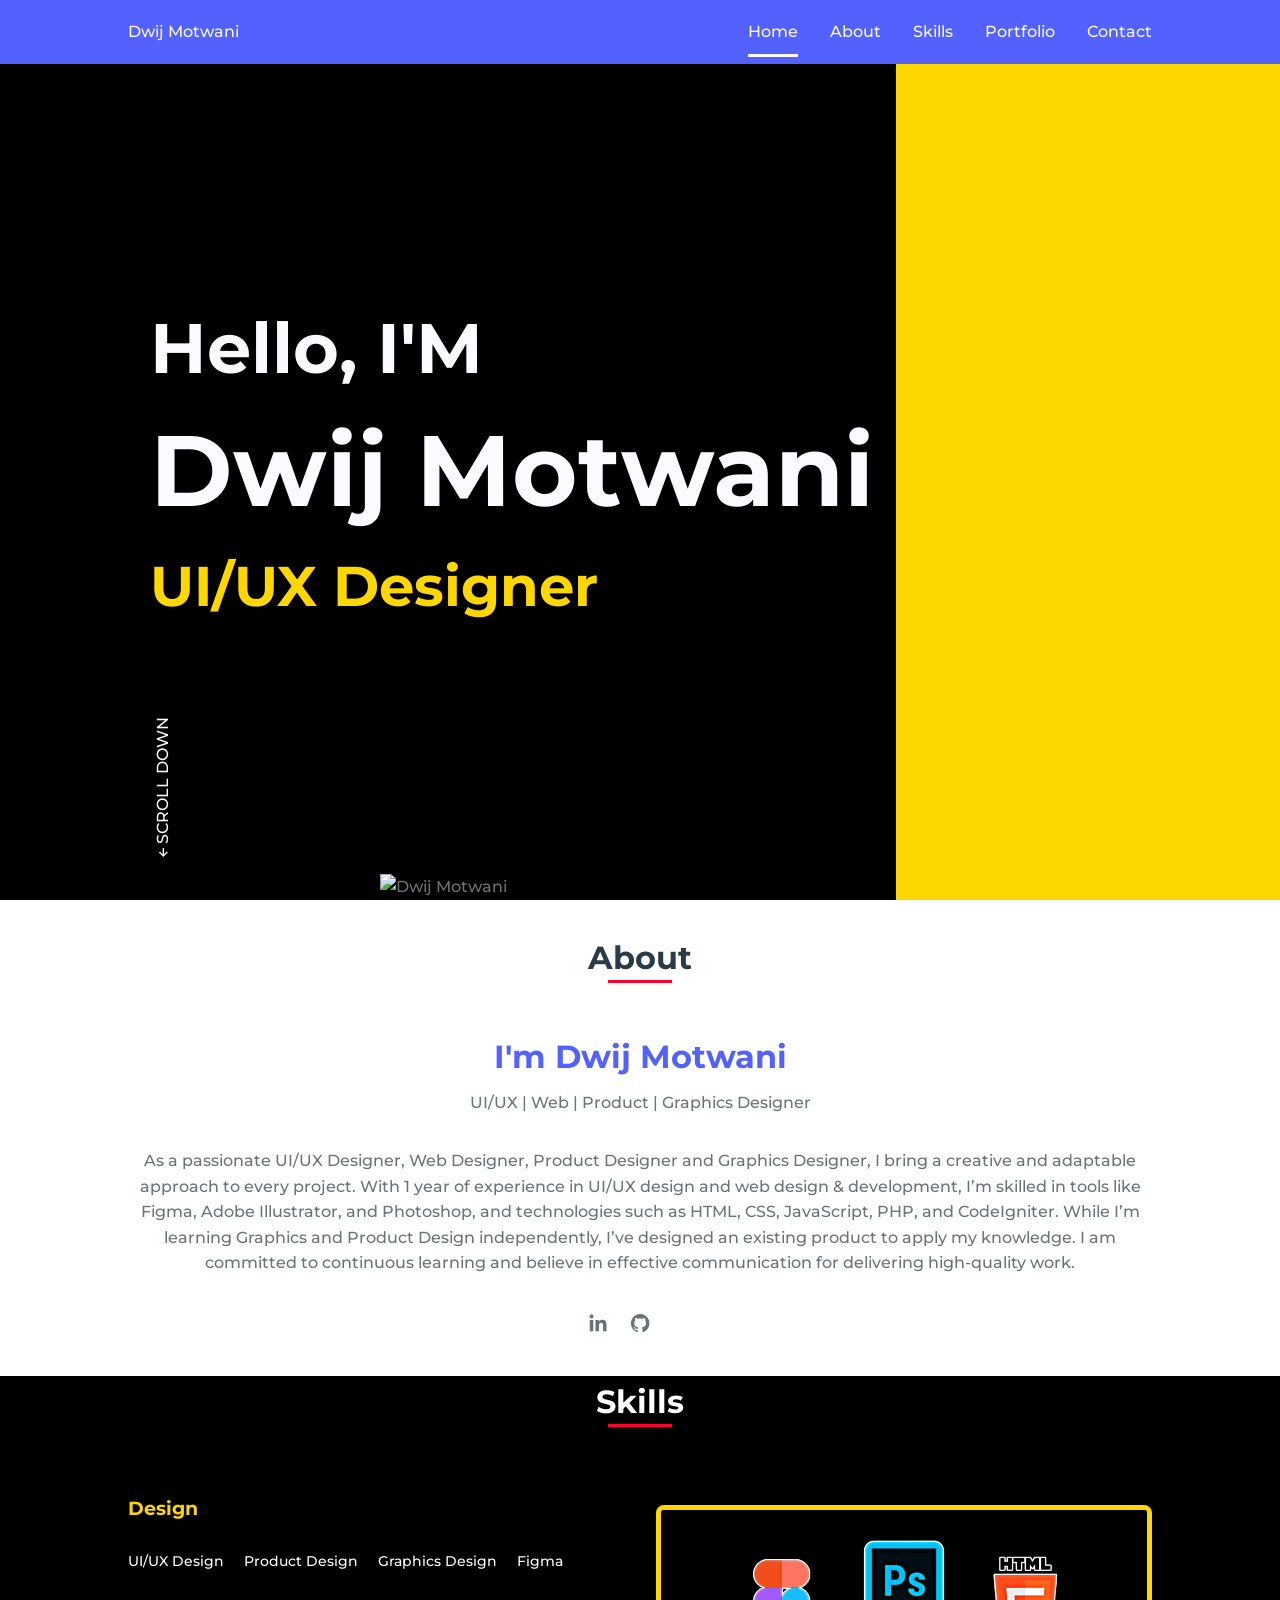
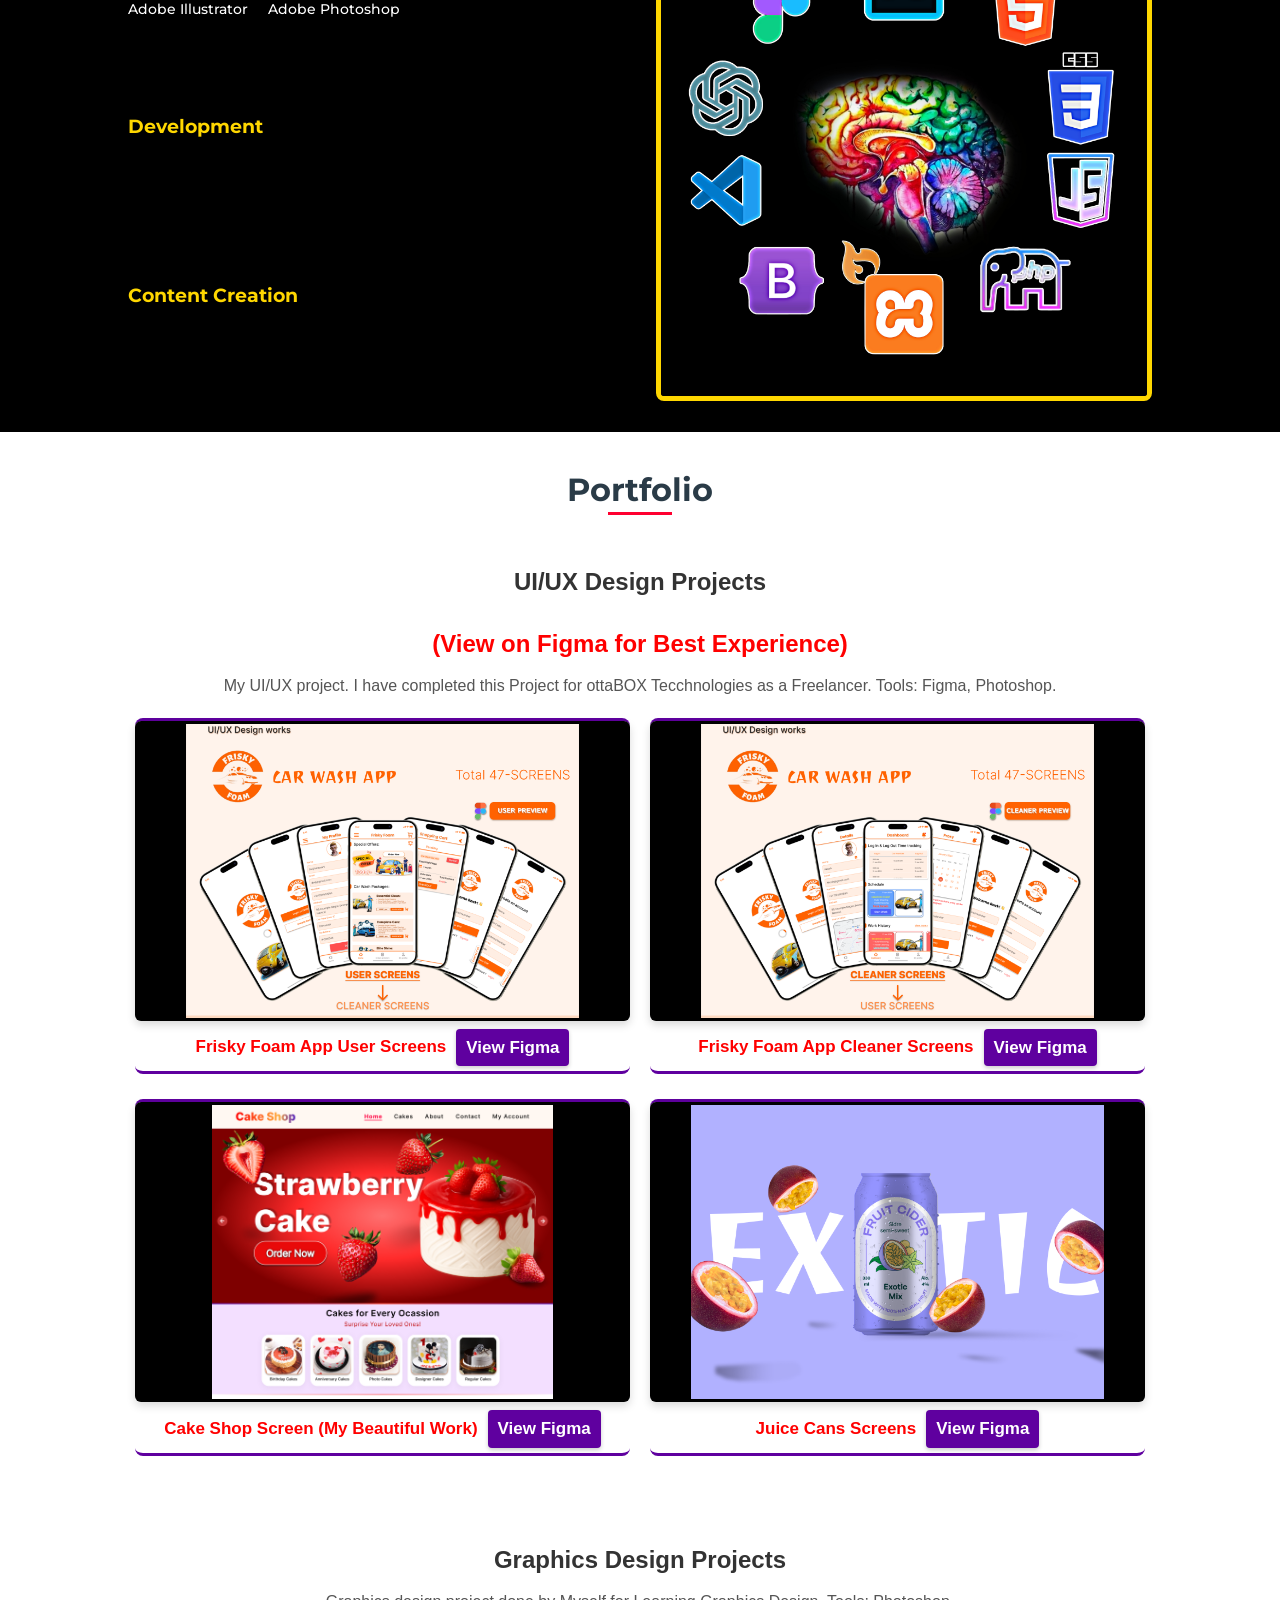
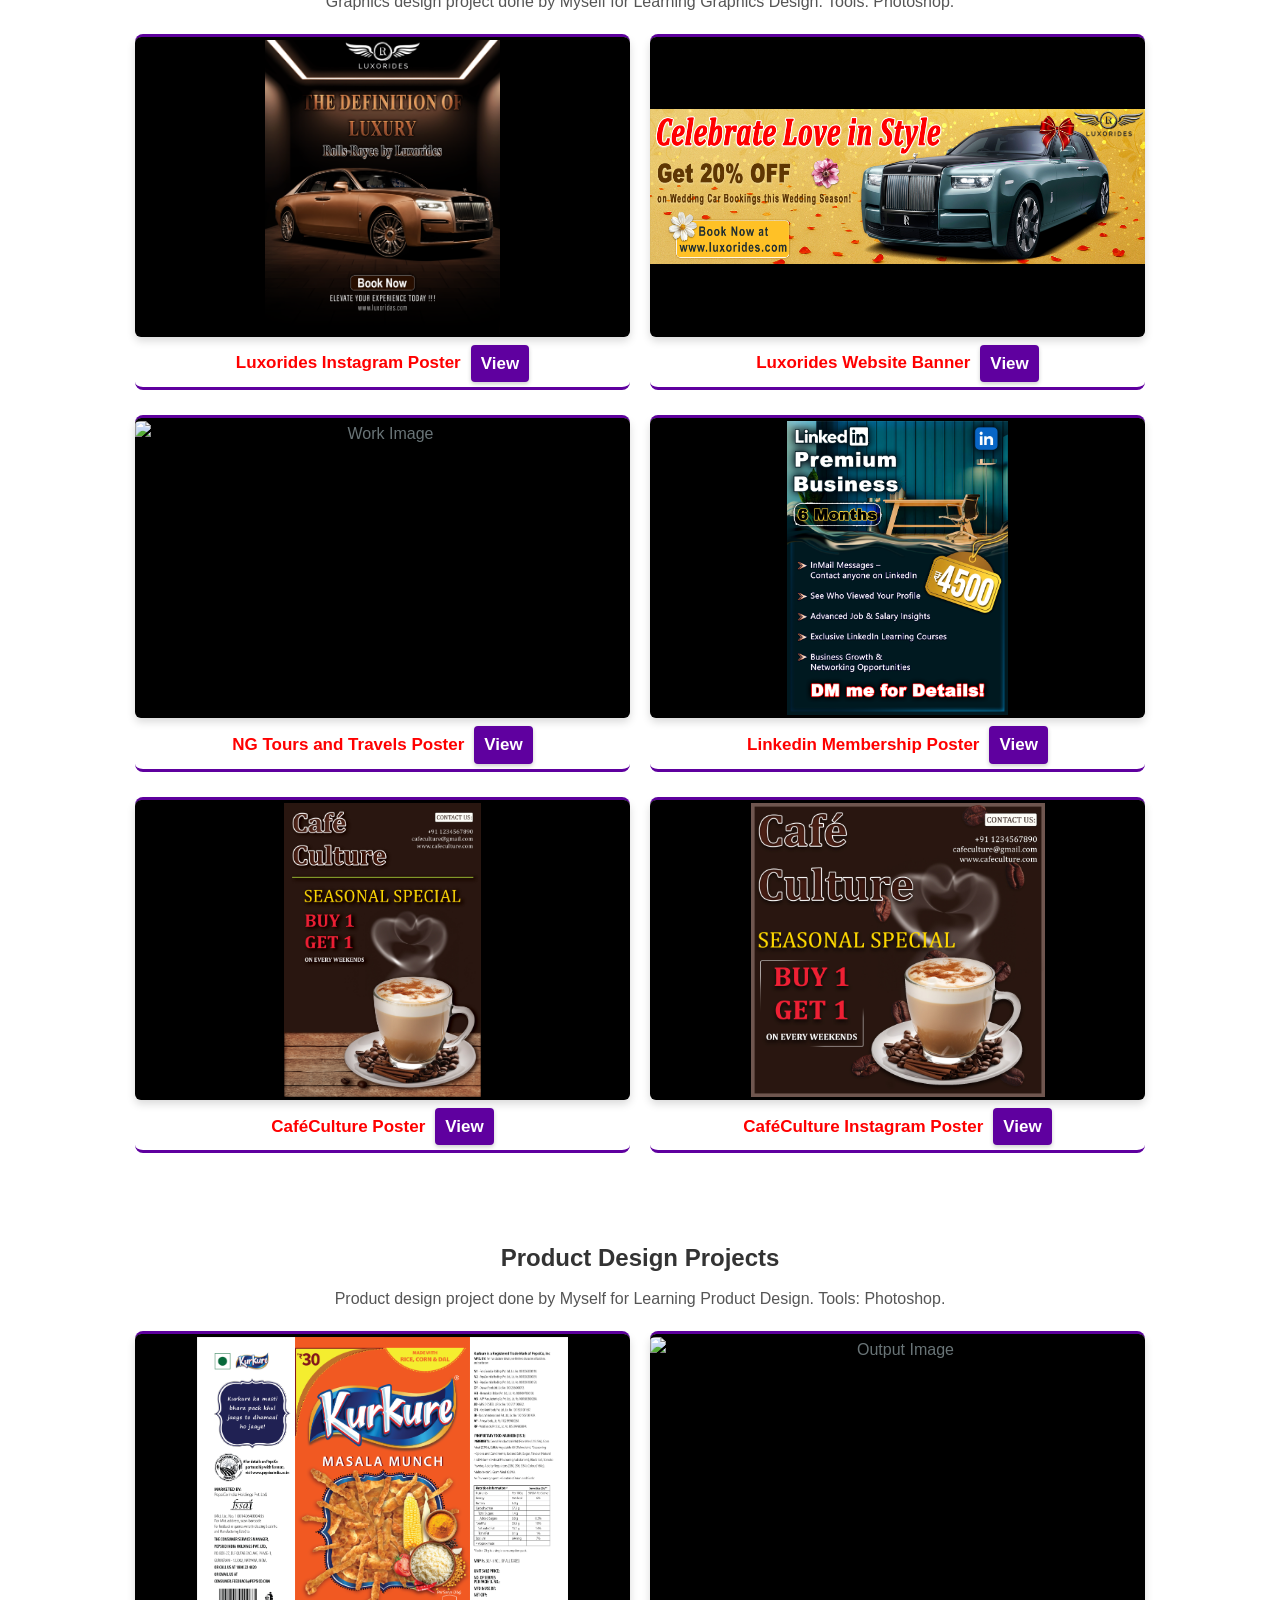
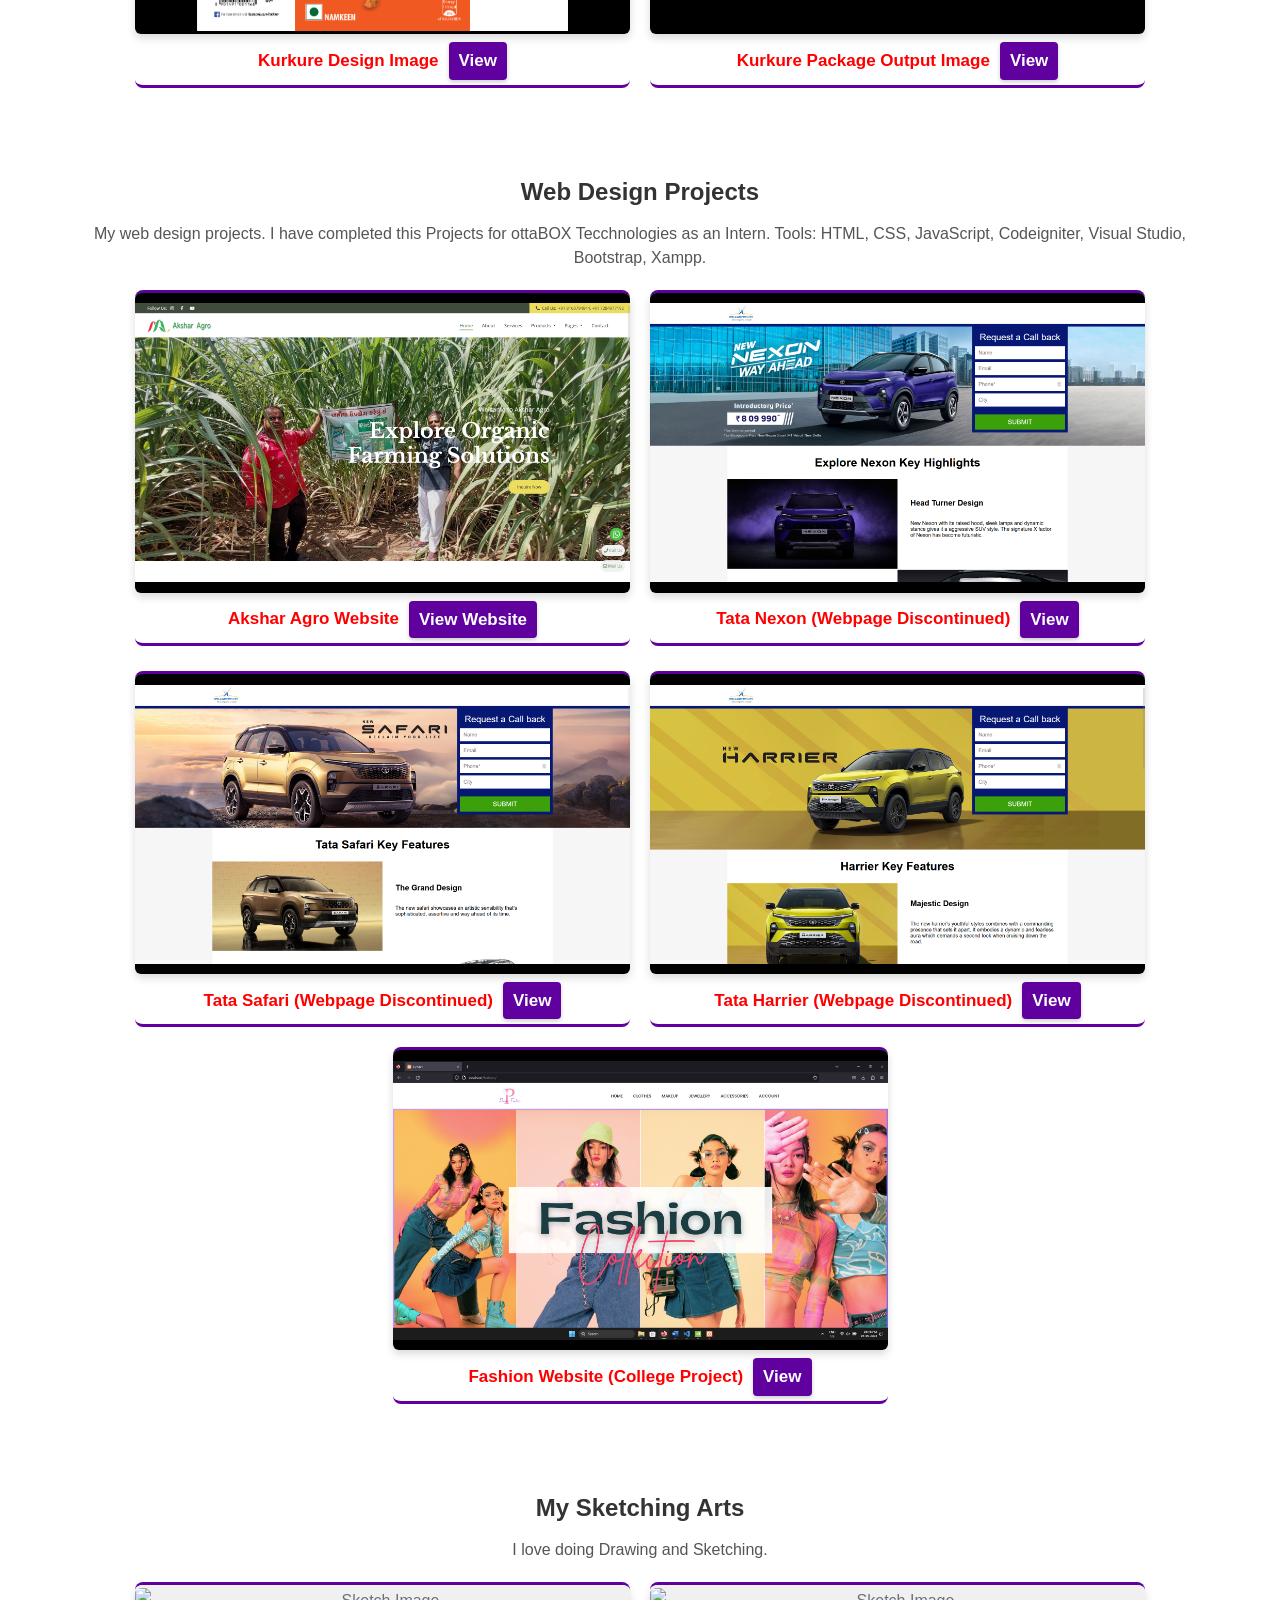
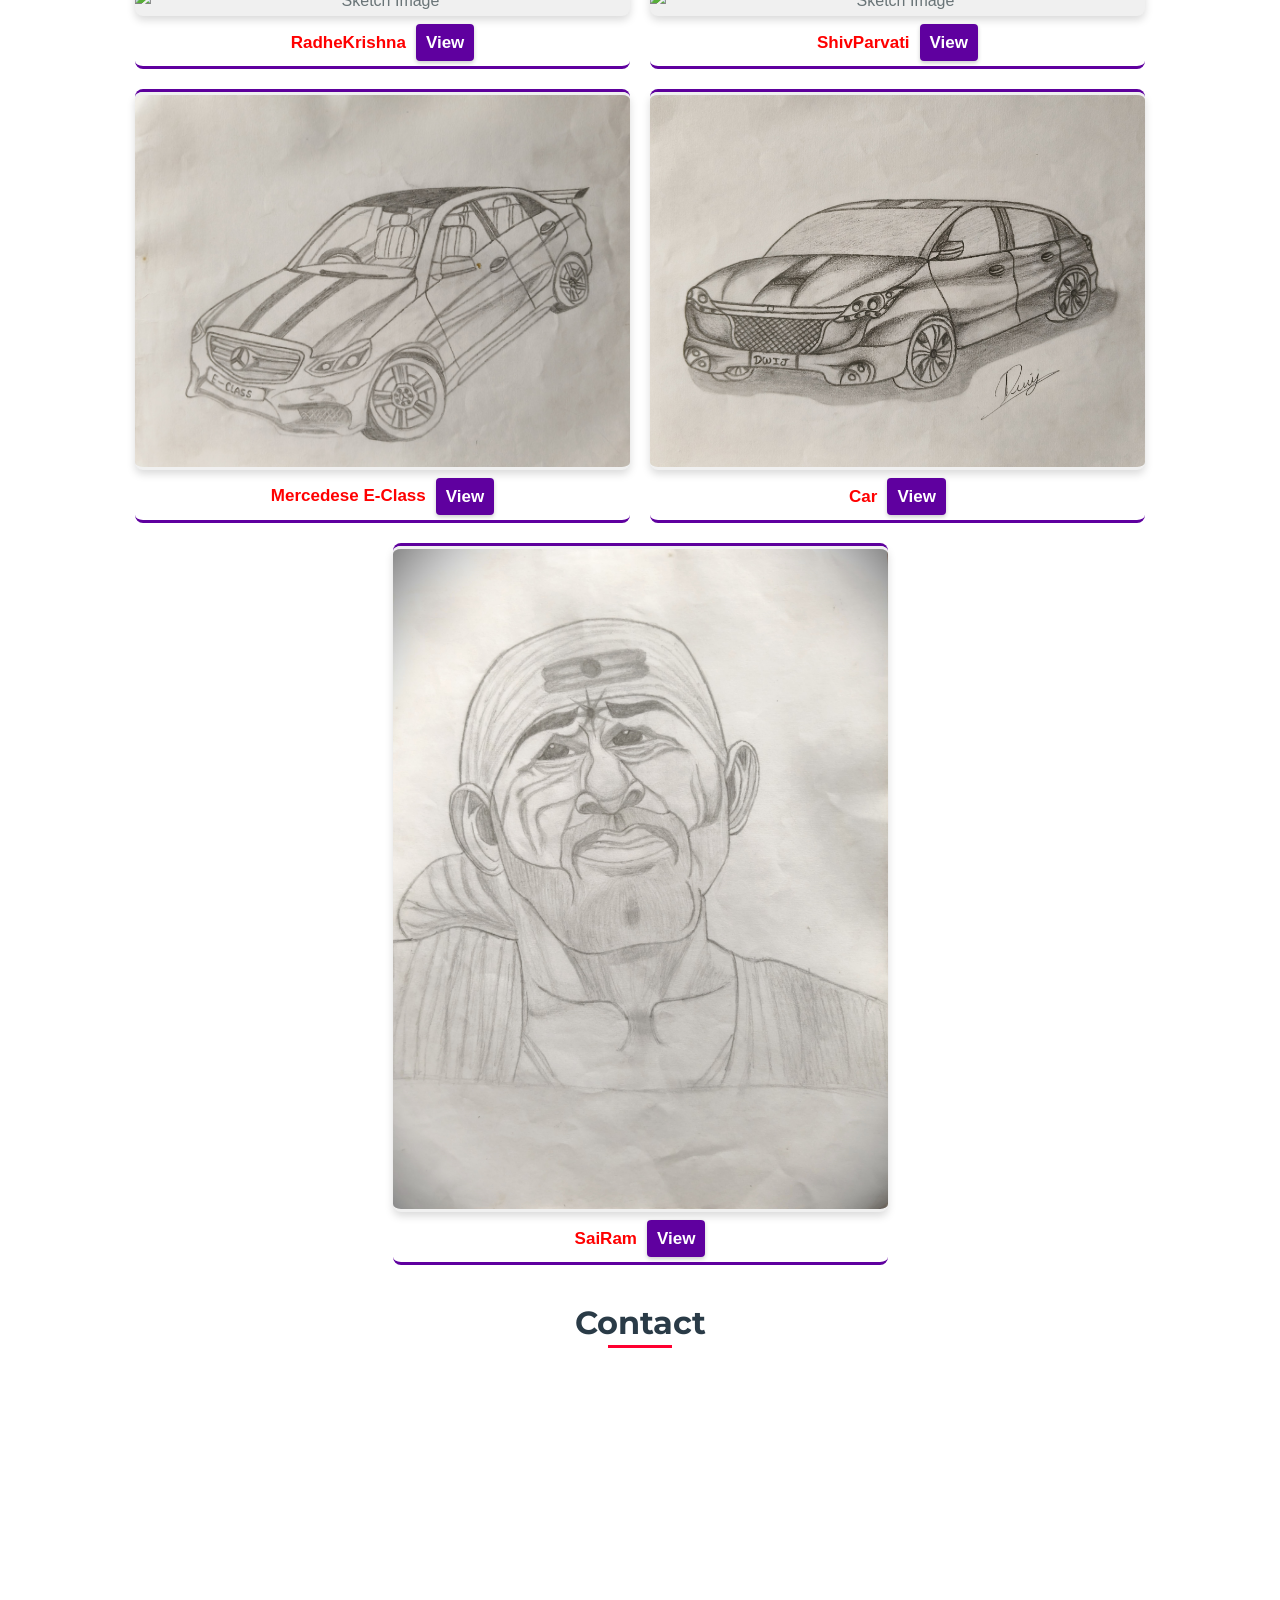
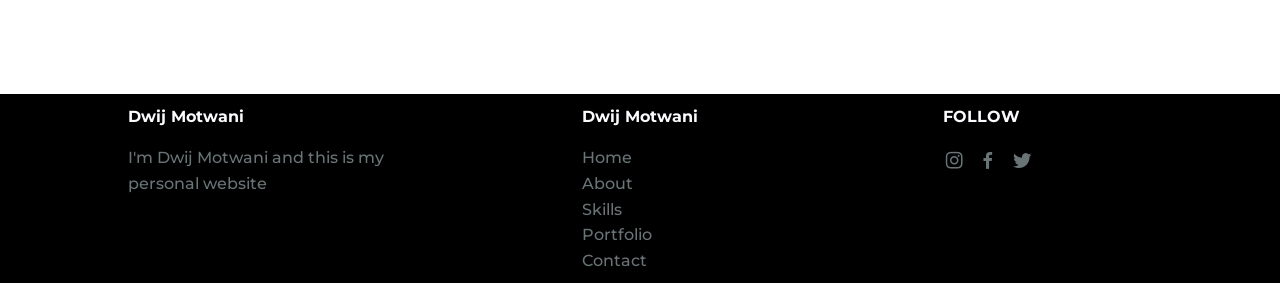
==== commit 5197841d: "Update index.html" ====
--- a/index.html
+++ b/index.html
@@ -143,7 +143,7 @@
       </section>
       <!-- UI/UX Design Section -->
       <div class="portfolio-item uiux">
-        <h3>UI/UX Design Project</h3>
+        <h3>UI/UX Design Projects</h3>
         <h3 style="color:red;">(View on Figma for Best Experience)</h3>
         <p>My UI/UX project. I have completed this Project for ottaBOX Tecchnologies as a Freelancer. Tools: Figma,
           Photoshop.</p>
@@ -185,9 +185,66 @@
         </div>
       </div><br>
 
+            <!-- Graphics Design Section -->
+      <div class="portfolio-item graphics">
+        <h3>Graphics Design Projects</h3>
+        <p>Graphics design project done by Myself for Learning Graphics Design. Tools: Photoshop.</p>
+        <div class="image-container">
+          <div class="image-box">
+            <img src="images/luxoridestask1.png" alt="Work Image" onclick="openModal('images/luxoridestask1.png')">
+            <div class="text-button-container">
+              <p>Luxorides Instagram Poster</p>
+              <a href="javascript:void(0);" class="image-button" onclick="openModal('images/luxoridestask1.png')">View</a>
+            </div>
+          </div>
+          <div class="image-box">
+            <img src="images/luxoridestask2.png" alt="Output Image" onclick="openModal('images/luxoridestask2.png')">
+            <div class="text-button-container">
+              <p>Luxorides Website Banner</p>
+              <a href="javascript:void(0);" class="image-button"
+                onclick="openModal('images/luxoridestask2.png')">View</a>
+            </div>
+          </div>
+        </div><br>
+        <div class="image-container">
+          <div class="image-box">
+            <img src="images/ng.jpg" alt="Work Image" onclick="openModal('images/ng.jpg')">
+            <div class="text-button-container">
+              <p>NG Tours and Travels Poster</p>
+              <a href="javascript:void(0);" class="image-button" onclick="openModal('images/ng.jpg')">View</a>
+            </div>
+          </div>
+          <div class="image-box">
+            <img src="images/linkedin.jpg" alt="Output Image" onclick="openModal('images/linkedin.jpg')">
+            <div class="text-button-container">
+              <p>Linkedin Membership Poster</p>
+              <a href="javascript:void(0);" class="image-button"
+                onclick="openModal('images/linkedin.jpg')">View</a>
+            </div>
+          </div>
+        </div><br>
+        <div class="image-container">
+          <div class="image-box">
+            <img src="images/CaféCulturePoster.jpg" alt="Work Image" onclick="openModal('images/CaféCulturePoster.jpg')">
+            <div class="text-button-container">
+              <p>CaféCulture Poster</p>
+              <a href="javascript:void(0);" class="image-button" onclick="openModal('images/CaféCulturePoster.jpg')">View</a>
+            </div>
+          </div>
+          <div class="image-box">
+            <img src="images/CaféCultureInstagram.jpg" alt="Output Image" onclick="openModal('images/CaféCultureInstagram.jpg')">
+            <div class="text-button-container">
+              <p>CaféCulture Instagram Poster</p>
+              <a href="javascript:void(0);" class="image-button"
+                onclick="openModal('images/CaféCultureInstagram.jpg')">View</a>
+            </div>
+          </div>
+        </div>
+      </div><br>
+      
       <!-- Product Design Section -->
       <div class="portfolio-item product">
-        <h3>Product Design Project</h3>
+        <h3>Product Design Projects</h3>
         <p>Product design project done by Myself for Learning Product Design. Tools: Photoshop.</p>
         <div class="image-container">
           <div class="image-box">
@@ -208,49 +265,9 @@
         </div>
       </div><br>
 
-      <!-- Graphics Design Section -->
-      <div class="portfolio-item graphics">
-        <h3>Graphics Design Project</h3>
-        <p>Graphics design project done by Myself for Learning Graphics Design. Tools: Photoshop.</p>
-        <div class="image-container">
-          <div class="image-box">
-            <img src="images/CaféCulturePoster.jpg" alt="Work Image" onclick="openModal('images/CaféCulturePoster.jpg')">
-            <div class="text-button-container">
-              <p>CaféCulture Poster</p>
-              <a href="javascript:void(0);" class="image-button" onclick="openModal('images/CaféCulturePoster.jpg')">View</a>
-            </div>
-          </div>
-          <div class="image-box">
-            <img src="images/CaféCultureInstagram.jpg" alt="Output Image" onclick="openModal('images/CaféCultureInstagram.jpg')">
-            <div class="text-button-container">
-              <p>CaféCulture Instagram Poster</p>
-              <a href="javascript:void(0);" class="image-button"
-                onclick="openModal('images/CaféCultureInstagram.jpg')">View</a>
-            </div>
-          </div>
-        </div><br>
-        <div class="image-container">
-          <div class="image-box">
-            <img src="images/ng.jpg" alt="Work Image" onclick="openModal('images/ng.jpg')">
-            <div class="text-button-container">
-              <p>NG Tours and Travels Poster</p>
-              <a href="javascript:void(0);" class="image-button" onclick="openModal('images/ng.jpg')">View</a>
-            </div>
-          </div>
-          <div class="image-box">
-            <img src="images/linkedin.jpg" alt="Output Image" onclick="openModal('images/linkedin.jpg')">
-            <div class="text-button-container">
-              <p>Linkedin Membership Poster</p>
-              <a href="javascript:void(0);" class="image-button"
-                onclick="openModal('images/linkedin.jpg')">View</a>
-            </div>
-          </div>
-        </div>
-      </div><br>
-
       <!-- Web Design Section -->
       <div class="portfolio-item web">
-        <h3>Web Design Project</h3>
+        <h3>Web Design Projects</h3>
         <p>My web design projects. I have completed this Projects for ottaBOX Tecchnologies as an Intern. Tools: HTML,
           CSS, JavaScript, Codeigniter, Visual Studio, Bootstrap, Xampp.</p>
         <div class="image-container">
@@ -292,10 +309,11 @@
             </div>
           </div>
         </div>
-      </div>
-
+      </div><br>
+      
+      <!-- My Sketching Arts -->
       <div class="portfolio-item sketching">
-        <h3>My Sketching Art</h3>
+        <h3>My Sketching Arts</h3>
         <p>I love doing Drawing and Sketching.</p>
         <div class="image-container">
           <div class="image-box">
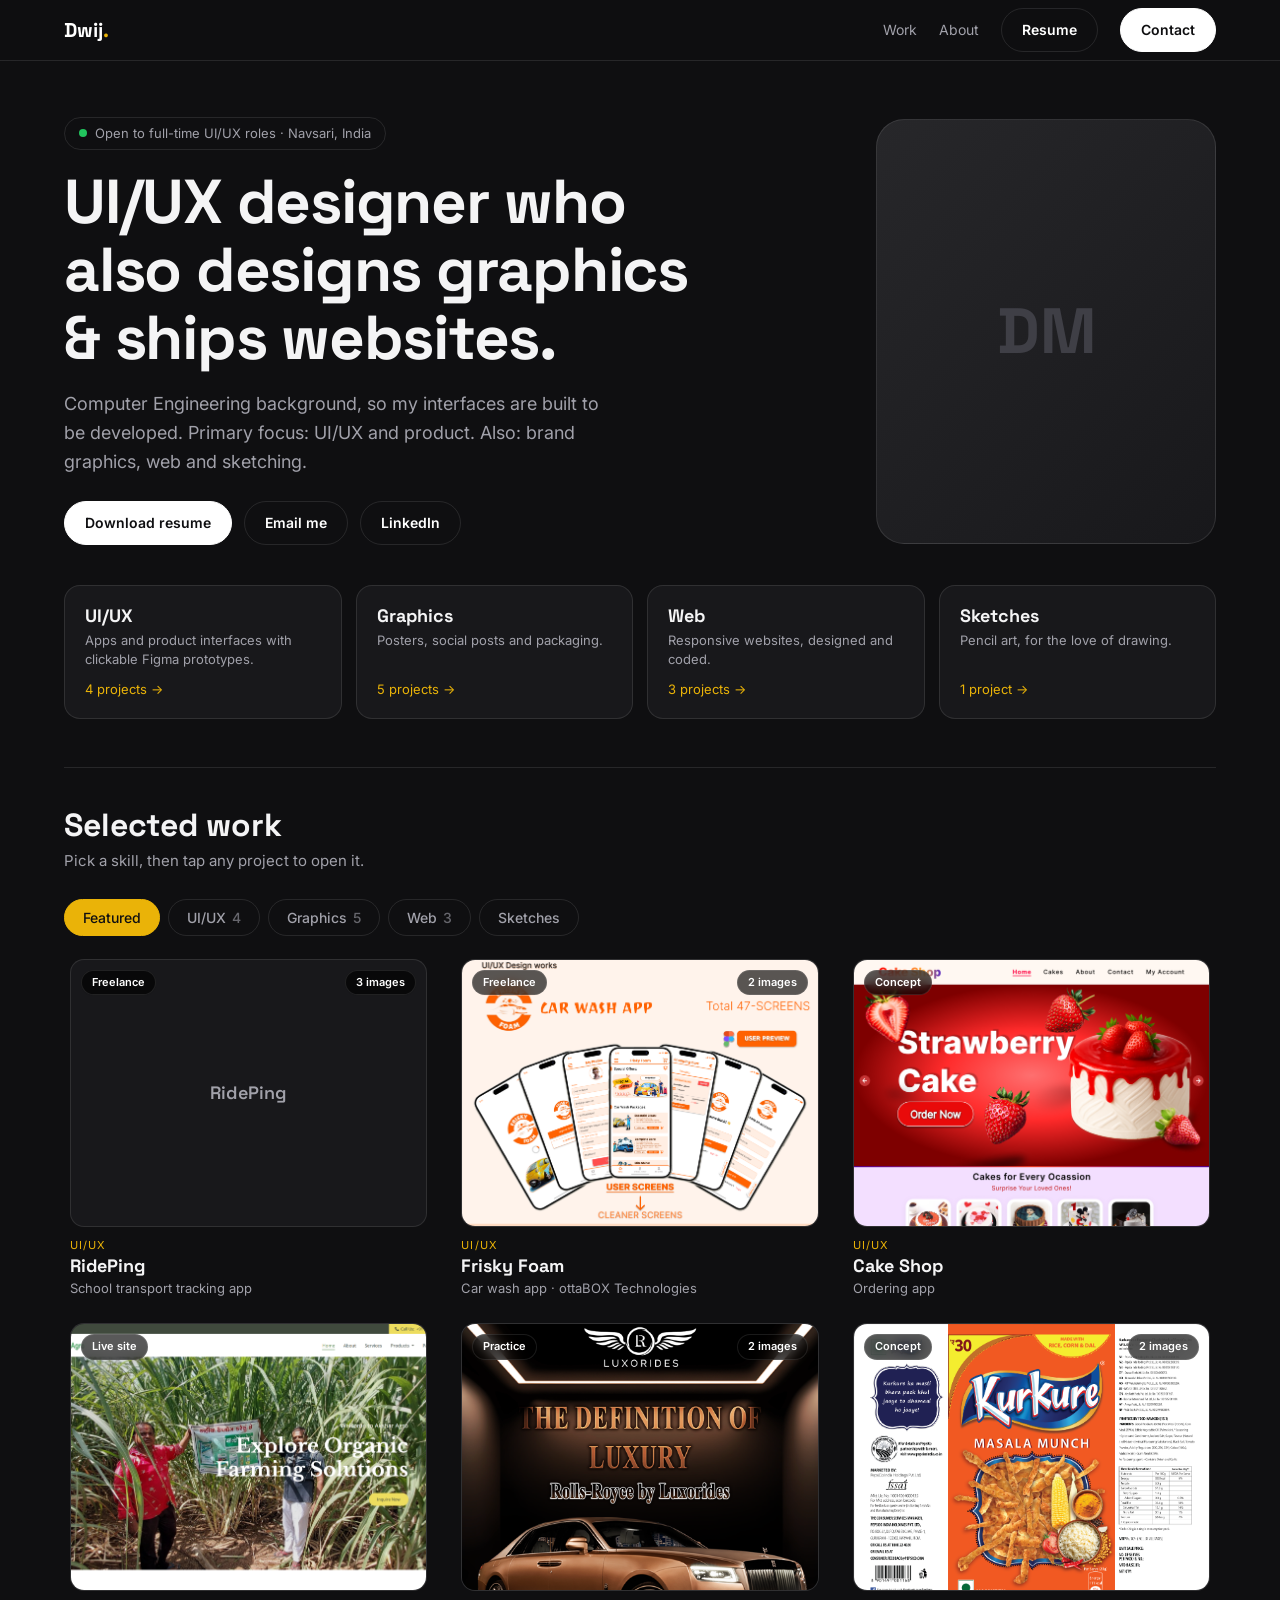
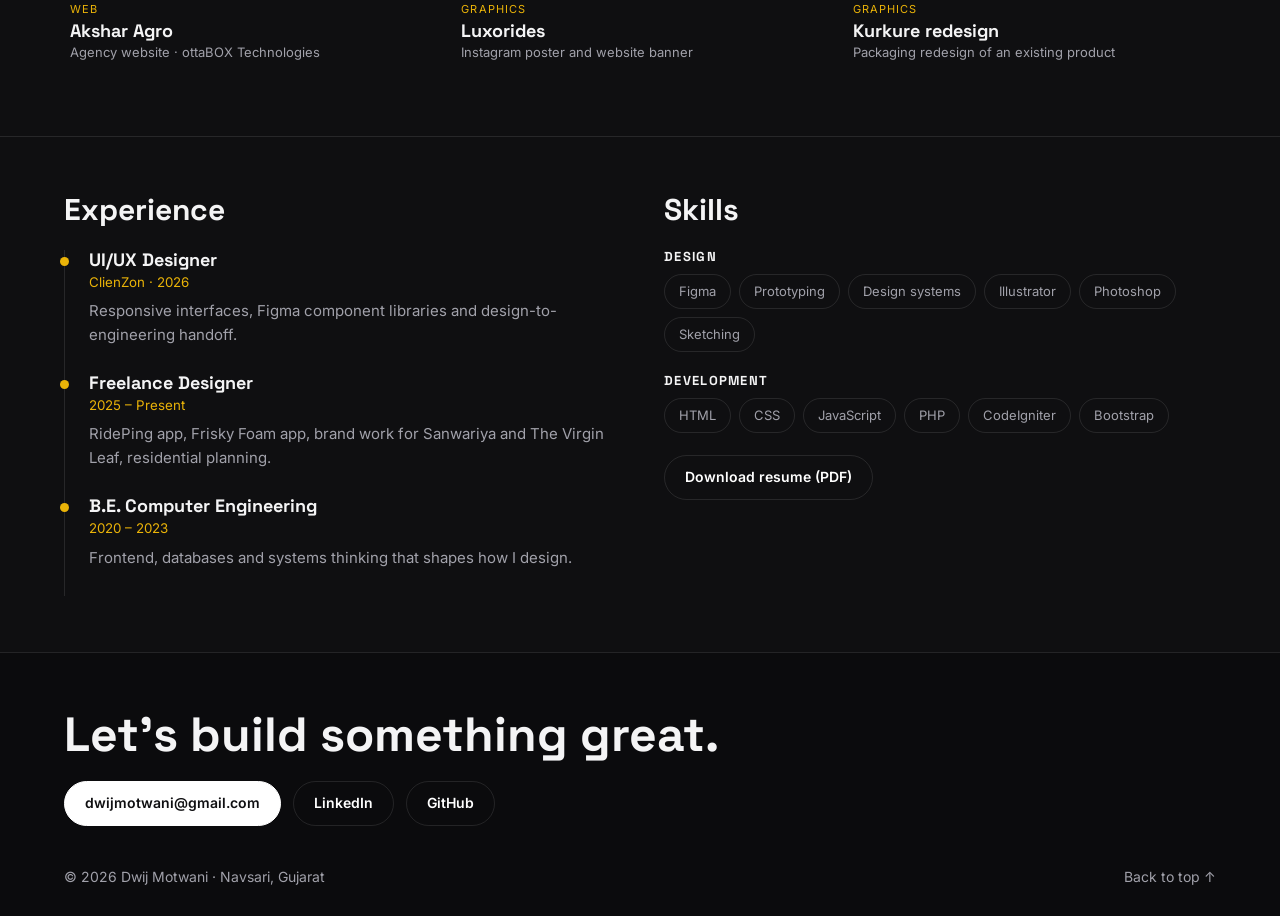
==== commit 3a232960: "Rename dwij.html to index.html" ====
--- a/index.html
+++ b/index.html
@@ -1,448 +1,255 @@
-<!DOCTYPE html>
-<html lang="en">
-
-<head>
-  <meta charset="UTF-8">
-  <meta name="viewport" content="width=device-width, initial-scale=1.0">
-  <title>Portfolio Landing Page</title>
-  <link rel="stylesheet" href="styles.css">
-  <link href='https://unpkg.com/boxicons@2.1.4/css/boxicons.min.css' rel='stylesheet'>
-
-</head>
-
-<body>
-
-  <header class="l-header">
-    <nav class="nav bd-grid">
-      <div>
-        <a href="#" class="nav-logo">Dwij Motwani</a>
-      </div>
-
-      <div class="nav-menu" id="nav-menu">
-        <ul class="nav-list">
-          <li class="nav-item"><a href="#home" class="nav-link active">Home</a></li>
-          <li class="nav-item"><a href="#about" class="nav-link">About</a></li>
-          <li class="nav-item"><a href="#skills" class="nav-link">Skills</a></li>
-          <li class="nav-item"><a href="#portfolio" class="nav-link">Portfolio</a></li>
-          <li class="nav-item"><a href="#contact" class="nav-link">Contact</a></li>
-        </ul>
-      </div>
-
-      <div class="nav-toggle" id="nav-toggle">
-        <i class='bx bx-menu'></i>
-      </div>
-    </nav>
-  </header>
-
-  <main class="l-main">
-    <section class="home" id="home">
-      <div class="home-container bd-grid">
-        <h1 class="home-title"><span>Hello, I'M</h1>
-        <h2 class="home-title"><span>Dwij Motwani</h2>
-        <h3 class="home-title" id="typing-effect"></h3>
-
-        <div class="home-scroll">
-          <a href="#about" class="home-scroll-link"><i class='bx bx-up-arrow-alt'></i>SCROLL DOWN</a>
-        </div>
-
-        <img src="images/dwij2.png" alt="Dwij Motwani" class="home-img">
-      </div>
-    </section>
-
-
-    <section class="about section" id="about">
-      <h2 class="section-title">About</h2>
-      <div class="about-container bd-grid">
-        <!-- <div class="about-img">
-                    <img src="images/dwij.png" alt="Dwij Motwani image">
-                </div> -->
-        <div>
-          <h2 class="about-subtitle">I'm Dwij Motwani</h2>
-          <span class="about-profession">UI/UX | Web | Product | Graphics Designer</span>
-          <p class="about-text">
-            As a passionate UI/UX Designer, Web Designer, Product Designer and Graphics Designer, I bring a creative and
-            adaptable approach to every project. With 1 year of experience in UI/UX design and web design & development,
-            I’m skilled in tools like Figma, Adobe Illustrator, and Photoshop, and technologies such as HTML, CSS,
-            JavaScript, PHP, and CodeIgniter. While I’m learning Graphics and Product Design independently, I’ve designed an existing
-            product to apply my knowledge. I am committed to continuous learning and believe in effective communication
-            for delivering high-quality work.
-          </p>
-
-
-          <div class="about-social">
-            <a href="https://www.linkedin.com/in/dwijmotwani" class="about-social-icon"><i class='bx bxl-linkedin'></i></a>
-            <a href="https://github.com/DwijMotwani" class="about-social-icon"><i class='bx bxl-github'></i></a>
-            <a href="https://www.instagram.com/dwij_motwani" class="about-social-icon"><i class='bx bxl-instagram'></i></a>
-          </div>
-        </div>
-      </div>
-    </section>
-
-    <section class="skills section" id="skills">
-      <h2 class="section-title">Skills</h2>
-
-      <div class="skills-container bd-grid">
-        <div class="skills-box">
-
-          <h3 class="skills-subtitle">Design</h3>
-          <span class="skills-name">UI/UX Design</span>
-          <span class="skills-name">Product Design</span>
-          <span class="skills-name">Graphics Design</span>
-          <span class="skills-name">Figma</span>
-          <span class="skills-name">Adobe Illustrator</span>
-          <span class="skills-name">Adobe Photoshop</span>
-          <span class="skills-name">Sketching</span>
-          <span class="skills-name">Image Editing</span>
-          <span class="skills-name">Thumbnail Editing</span>
-          <span class="skills-name">Creative Thinking</span>
-
-          <h3 class="skills-subtitle">Development</h3>
-          <span class="skills-name">HTML</span>
-          <span class="skills-name">CSS</span>
-          <span class="skills-name">JavaScript</span>
-          <span class="skills-name">PHP</span>
-          <span class="skills-name">CodeIgniter Framework</span>
-          <span class="skills-name">Visual Studio Code</span>
-          <span class="skills-name">Bootstrap</span>
-          <span class="skills-name">Xampp</span>
-
-          <h3 class="skills-subtitle">Content Creation</h3>
-          <span class="skills-name">Live Streaming</span>
-          <span class="skills-name">YouTube</span>
-          <span class="skills-name">Image Editing</span>
-          <span class="skills-name">Video Editing</span>
-          <span class="skills-name">Gaming</span>
-          <span class="skills-name">Problem Solving</span>
-
-        </div>
-
-
-        <div class="skills-img">
-          <img src="images/bg.jpg" alt="skills image">
-        </div>
-      </div>
-    </section>
-
-
-
-    <!-- Portfolio Sections -->
-    <section class="portfolio-section active portfolio">
-      <!-- Navigation Menu -->
-      <section id="portfolio">
-        <h2 class="section-title">Portfolio</h2>
-<!--         <nav class="portfolio-nav">
-          <ul>
-            <li><a href="#all" class="active" onclick="filterPortfolio('all')">All</a></li>
-            <li><a href="#uiux" onclick="filterPortfolio('uiux')">UI/UX Design</a></li>
-            <li><a href="#product" onclick="filterPortfolio('product')">Product Design</a></li>
-            <li><a href="#graphics" onclick="filterPortfolio('product')">Graphic Design</a></li>
-            <li><a href="#web" onclick="filterPortfolio('web')">Web Design</a></li>
-            <li><a href="#sketching" onclick="filterPortfolio('sketching')">Sketching</a></li>
-          </ul>
-        </nav> -->
-      </section>
-      <!-- UI/UX Design Section -->
-      <div class="portfolio-item uiux">
-        <h3>UI/UX Design Projects</h3>
-        <h3 style="color:red;">(View on Figma for Best Experience)</h3>
-        <p>My UI/UX project. I have completed this Project for ottaBOX Tecchnologies as a Freelancer. Tools: Figma,
-          Photoshop.</p>
-        <div class="image-container">
-          <div class="image-box">
-            <img src="images/uiux1.png" alt="Work Image" onclick="openModal('images/uiux1.png')">
-            <div class="text-button-container">
-              <p>Frisky Foam App User Screens</p>
-              <a href="https://www.figma.com/proto/ViQoiMZBWlZwS9J4INYU6I/Car-Wash-Design-2?page-id=0%3A1&node-id=2254-5735&starting-point-node-id=2254%3A5735&scaling=min-zoom&show-proto-sidebar=1&t=rajz34nvLq8rjV8V-1"
-                class="image-button" target="_blank">View Figma</a>
-            </div>
-          </div>
-          <div class="image-box">
-            <img src="images/uiux2.png" alt="Output Image" onclick="openModal('images/uiux2.png')">
-            <div class="text-button-container">
-              <p>Frisky Foam App Cleaner Screens</p>
-              <a href="https://www.figma.com/proto/ViQoiMZBWlZwS9J4INYU6I/Car-Wash-Design-2?page-id=0%3A1&node-id=2254-8546&starting-point-node-id=2254%3A8546&scaling=min-zoom&show-proto-sidebar=1&t=rajz34nvLq8rjV8V-1"
-                class="image-button" target="_blank">View Figma</a>
-            </div>
-          </div>
-        </div><br>
-        <div class="image-container">
-          <div class="image-box">
-            <img src="images/cakeshop2.png" alt="Work Image" onclick="openModal('images/cakeshop.png')">
-            <div class="text-button-container">
-              <p>Cake Shop Screen (My Beautiful Work)</p>
-              <a href="https://www.figma.com/proto/tAtU9XP5xhECrO7vgIP40X/Cake-Shop?page-id=0%3A1&node-id=1-2&viewport=52%2C701%2C0.76&t=ASetp4qfNYfD6cYc-1&scaling=min-zoom&content-scaling=fixed&starting-point-node-id=1%3A2"
-                class="image-button" target="_blank">View Figma</a>
-            </div>
-          </div>
-          <div class="image-box">
-            <img src="images/juice.png" alt="Output Image" onclick="openModal('images/juice.png')">
-            <div class="text-button-container">
-              <p>Juice Cans Screens</p>
-              <a href="https://www.figma.com/proto/Qjmu2CLNrHucnR2kqX2CPF/juice?page-id=0%3A1&node-id=2-2&p=f&viewport=1738%2C368%2C0.27&t=5lsdQiaXVrpkQDJH-1&scaling=scale-down&content-scaling=fixed&starting-point-node-id=2%3A2"
-                class="image-button" target="_blank">View Figma</a>
-            </div>
-          </div>
-        </div>
-      </div><br>
-
-            <!-- Graphics Design Section -->
-      <div class="portfolio-item graphics">
-        <h3>Graphics Design Projects</h3>
-        <p>Graphics design project done by Myself for Learning Graphics Design. Tools: Photoshop.</p>
-        <div class="image-container">
-          <div class="image-box">
-            <img src="images/luxoridestask1.png" alt="Work Image" onclick="openModal('images/luxoridestask1.png')">
-            <div class="text-button-container">
-              <p>Luxorides Instagram Poster</p>
-              <a href="javascript:void(0);" class="image-button" onclick="openModal('images/luxoridestask1.png')">View</a>
-            </div>
-          </div>
-          <div class="image-box">
-            <img src="images/luxoridestask2.png" alt="Output Image" onclick="openModal('images/luxoridestask2.png')">
-            <div class="text-button-container">
-              <p>Luxorides Website Banner</p>
-              <a href="javascript:void(0);" class="image-button"
-                onclick="openModal('images/luxoridestask2.png')">View</a>
-            </div>
-          </div>
-        </div><br>
-        <div class="image-container">
-          <div class="image-box">
-            <img src="images/ng.jpg" alt="Work Image" onclick="openModal('images/ng.jpg')">
-            <div class="text-button-container">
-              <p>NG Tours and Travels Poster</p>
-              <a href="javascript:void(0);" class="image-button" onclick="openModal('images/ng.jpg')">View</a>
-            </div>
-          </div>
-          <div class="image-box">
-            <img src="images/linkedin.jpg" alt="Output Image" onclick="openModal('images/linkedin.jpg')">
-            <div class="text-button-container">
-              <p>Linkedin Membership Poster</p>
-              <a href="javascript:void(0);" class="image-button"
-                onclick="openModal('images/linkedin.jpg')">View</a>
-            </div>
-          </div>
-        </div><br>
-        <div class="image-container">
-          <div class="image-box">
-            <img src="images/CaféCulturePoster.jpg" alt="Work Image" onclick="openModal('images/CaféCulturePoster.jpg')">
-            <div class="text-button-container">
-              <p>CaféCulture Poster</p>
-              <a href="javascript:void(0);" class="image-button" onclick="openModal('images/CaféCulturePoster.jpg')">View</a>
-            </div>
-          </div>
-          <div class="image-box">
-            <img src="images/CaféCultureInstagram.jpg" alt="Output Image" onclick="openModal('images/CaféCultureInstagram.jpg')">
-            <div class="text-button-container">
-              <p>CaféCulture Instagram Poster</p>
-              <a href="javascript:void(0);" class="image-button"
-                onclick="openModal('images/CaféCultureInstagram.jpg')">View</a>
-            </div>
-          </div>
-        </div>
-      </div><br>
-      
-      <!-- Product Design Section -->
-      <div class="portfolio-item product">
-        <h3>Product Design Projects</h3>
-        <p>Product design project done by Myself for Learning Product Design. Tools: Photoshop.</p>
-        <div class="image-container">
-          <div class="image-box">
-            <img src="images/Kurkure.png" alt="Work Image" onclick="openModal('images/Kurkure.png')">
-            <div class="text-button-container">
-              <p>Kurkure Design Image</p>
-              <a href="javascript:void(0);" class="image-button" onclick="openModal('images/Kurkure.png')">View</a>
-            </div>
-          </div>
-          <div class="image-box">
-            <img src="images/Bag_of_Kurkure.jpg" alt="Output Image" onclick="openModal('images/Bag_of_Kurkure.jpg')">
-            <div class="text-button-container">
-              <p>Kurkure Package Output Image</p>
-              <a href="javascript:void(0);" class="image-button"
-                onclick="openModal('images/Bag_of_Kurkure.jpg')">View</a>
-            </div>
-          </div>
-        </div>
-      </div><br>
-
-      <!-- Web Design Section -->
-      <div class="portfolio-item web">
-        <h3>Web Design Projects</h3>
-        <p>My web design projects. I have completed this Projects for ottaBOX Tecchnologies as an Intern. Tools: HTML,
-          CSS, JavaScript, Codeigniter, Visual Studio, Bootstrap, Xampp.</p>
-        <div class="image-container">
-          <div class="image-box">
-            <img src="images/Web1.png" alt="Work Image" onclick="openModal('images/Web1.png')">
-            <div class="text-button-container">
-              <p>Akshar Agro Website</p>
-              <a href="https://aksharagroagency.net/" class="image-button" target="_blank">View Website</a>
-            </div>
-          </div>
-          <div class="image-box">
-            <img src="images/web2.png" alt="Output Image" onclick="openModal('images/web2.png')">
-            <div class="text-button-container">
-              <p>Tata Nexon (Webpage Discontinued)</p>
-              <a href="javascript:void(0);" class="image-button" onclick="openModal('images/web2.png')">View</a>
-            </div>
-          </div>
-        </div><br>
-        <div class="image-container">
-          <div class="image-box">
-            <img src="images/web3.png" alt="Work Image" onclick="openModal('images/web3.png')">
-            <div class="text-button-container">
-              <p>Tata Safari (Webpage Discontinued)</p>
-              <a href="javascript:void(0);" class="image-button" onclick="openModal('images/web3.png')">View</a>
-            </div>
-          </div>
-          <div class="image-box">
-            <img src="images/web4.png" alt="Output Image" onclick="openModal('images/web4.png')">
-            <div class="text-button-container">
-              <p>Tata Harrier (Webpage Discontinued)</p>
-              <a href="javascript:void(0);" class="image-button" onclick="openModal('images/web4.png')">View</a>
-            </div>
-          </div>
-          <div class="image-box">
-            <img src="images/web5.png" alt="Output Image" onclick="openModal('images/web5full.png')">
-            <div class="text-button-container">
-              <p>Fashion Website (College Project)</p>
-              <a href="javascript:void(0);" class="image-button" onclick="openModal('images/web5full.png')">View</a>
-            </div>
-          </div>
-        </div>
-      </div><br>
-      
-      <!-- My Sketching Arts -->
-      <div class="portfolio-item sketching">
-        <h3>My Sketching Arts</h3>
-        <p>I love doing Drawing and Sketching.</p>
-        <div class="image-container">
-          <div class="image-box">
-            <img src="images/sketch1.jpg" alt="Sketch Image" onclick="openModal('images/sketch1.jpg')">
-            <div class="text-button-container">
-              <p>RadheKrishna</p>
-              <a href="javascript:void(0);" class="image-button" onclick="openModal('images/sketch1.jpg')">View</a>
-            </div>
-          </div>
-          <div class="image-box">
-            <img src="images/sketch2.jpg" alt="Sketch Image" onclick="openModal('images/sketch2.jpg')">
-            <div class="text-button-container">
-              <p>ShivParvati</p>
-              <a href="javascript:void(0);" class="image-button" onclick="openModal('images/Sketch2.jpg')">View</a>
-            </div>
-          </div>
-          <div class="image-box">
-            <img src="images/sketch3.jpg" alt="Sketch Image" onclick="openModal('images/sketch3.jpg')">
-            <div class="text-button-container">
-              <p>Mercedese E-Class</p>
-              <a href="javascript:void(0);" class="image-button" onclick="openModal('images/Sketch3.jpg')">View</a>
-            </div>
-          </div>
-          <div class="image-box">
-            <img src="images/sketch4.jpg" alt="Sketch Image" onclick="openModal('images/sketch4.jpg')">
-            <div class="text-button-container">
-              <p>Car</p>
-              <a href="javascript:void(0);" class="image-button" onclick="openModal('images/Sketch4.jpg')">View</a>
-            </div>
-          </div>
-          <div class="image-box">
-            <img src="images/sketch5.jpg" alt="Sketch Image" onclick="openModal('images/sketch5.jpg')">
-            <div class="text-button-container">
-              <p>SaiRam</p>
-              <a href="javascript:void(0);" class="image-button" onclick="openModal('images/Sketch5.jpg')">View</a>
-            </div>
-          </div>
-        </div>
-      </div>
-
-      <!-- <div class="portfolio-item gaming">
-        <h3>Gaming Project</h3>
-        <p>Brief description of your gaming project or design related to gaming (e.g., thumbnails).</p>
-        <div class="image-container">
-          <div class="image-box">
-            <img src="images/game-work.jpg" alt="Gaming Image" onclick="openModal('images/game-work.jpg')">
-            <div class="text-button-container">
-              <p>Output Image</p>
-              <a href="https://example.com/work-image" class="image-button" target="_blank">View</a>
-            </div>
-          </div>
-          <div class="image-box">
-            <img src="images/game-output.jpg" alt="Gaming Output Image" onclick="openModal('images/game-output.jpg')">
-            <div class="text-button-container">
-              <p>Output Image</p>
-              <a href="https://example.com/work-image" class="image-button" target="_blank">View</a>
-            </div>
-          </div>
-        </div>
-      </div> -->
-
-    </section>
-
-    <!-- Lightbox Modal -->
-    <div id="lightbox-modal" class="lightbox">
-      <span class="close-btn" onclick="closeModal()">&times;</span>
-      <img id="modal-image" src="" alt="Modal Content">
-    </div>
-
-    <section class="contact section" id="contact">
-      <h2 class="section-title">Contact</h2>
-
-      <div class="contact-container bd-grid">
-        <div class="contact-info">
-          <h3 class="contact-subtitle">EMAIL</h3>
-          <span class="contact-text">dwijmotwani@gmail.com</span>
-
-          <h3 class="contact-subtitle">PHONE</h3>
-          <span class="contact-text">+91 8200009219</span>
-
-          <h3 class="contact-subtitle">ADDRESS</h3>
-          <span class="contact-text">Navsari, Gujarat, india</span>
-        </div>
-        <!-- 
-        <form action="" class="contact-form">
-          <div class="contact-inputs">
-            <input type="text" placeholder="Name" class="contact-input">
-            <input type="email" placeholder="Email" class="contact-input">
-          </div>
-
-          <textarea name="" id="" cols="0" rows="10" class="contact-input"></textarea>
-
-          <input type="submit" value="Send" class="contact-button">
-        </form> -->
-      </div>
-    </section>
-
-  </main>
-
-  <footer class="footer section">
-    <div class="footer-container bd-grid">
-      <div class="footer-data">
-        <h2 class="footer-title">Dwij Motwani</h2>
-        <p class="footer-text">I'm Dwij Motwani and this is my personal website</p>
-      </div>
-
-      <div class="footer-data">
-        <h2 class="footer-title">Dwij Motwani</h2>
-        <ul>
-          <li><a href="#home" class="footer-link">Home</a></li>
-          <li><a href="#about" class="footer-link">About</a></li>
-          <li><a href="#skills" class="footer-link">Skills</a></li>
-          <li><a href="#portfolio" class="footer-link">Portfolio</a></li>
-          <li><a href="#contact" class="footer-link">Contact</a></li>
-        </ul>
-      </div>
-
-      <div class="footer-data">
-        <h2 class="footer-title">FOLLOW</h2>
-
-        <a href="https://www.instagram.com/dwij_motwani" class="footer-social"><i class='bx bxl-instagram'></i></a>
-        <a href="https://www.facebook.com/dwij.motwani" class="footer-social"><i class='bx bxl-facebook'></i></a>
-        <a href="https://x.com/DwijMotwani" class="footer-social"><i class='bx bxl-twitter'></i></a>
-      </div>
-    </div>
-  </footer>
-
-  <script src="scrollreveal.js"></script>
-  <script src="script.js"></script>
-</body>
-
-</html>
+<!DOCTYPE html>
+<html lang="en">
+<head>
+<meta charset="UTF-8">
+<meta name="viewport" content="width=device-width, initial-scale=1, viewport-fit=cover">
+<title>Dwij Motwani | UI/UX & Graphic Designer</title>
+<meta name="description" content="Dwij Motwani - UI/UX & Graphic Designer. Figma prototypes, brand graphics and live websites.">
+<meta property="og:title" content="Dwij Motwani | UI/UX & Graphic Designer"><meta property="og:description" content="Figma prototypes, brand graphics and live websites."><meta property="og:image" content="https://dwijmotwani.github.io/dwij/images/uiux1.png"><meta name="theme-color" content="#0f0f11">
+<link rel="icon" href="data:image/svg+xml,<svg xmlns=%22http://www.w3.org/2000/svg%22 viewBox=%220 0 100 100%22><text y=%22.9em%22 font-size=%2290%22>D</text></svg>">
+<link href="https://fonts.googleapis.com/css2?family=Inter:wght@400;500;600&family=Space+Grotesk:wght@500;700&display=swap" rel="stylesheet">
+<style>
+:root{--bg:#0f0f11;--card:#18181b;--line:rgba(255,255,255,.1);--txt:#f4f4f5;--mut:#a1a1aa;--acc:#eab308}
+*{box-sizing:border-box;margin:0}
+html{scroll-behavior:smooth;scroll-padding-top:72px}
+body{background:var(--bg);color:var(--txt);font:16px/1.6 Inter,system-ui,sans-serif;overflow-x:hidden}
+a{color:inherit;text-decoration:none}button{font:inherit}
+.w{max-width:1200px;margin:0 auto;padding:0 24px}
+h1,h2,h3{font-family:'Space Grotesk',Inter,sans-serif;line-height:1.1}
+:focus-visible{outline:2px solid var(--acc);outline-offset:3px}
+nav{position:sticky;top:0;z-index:20;background:rgba(15,15,17,.85);backdrop-filter:blur(12px);border-bottom:1px solid var(--line)}
+nav .w{display:flex;justify-content:space-between;align-items:center;height:60px}
+nav .l{display:flex;gap:22px;align-items:center;font-size:14px;color:var(--mut)}
+
+.logo{font:700 20px 'Space Grotesk',Inter,system-ui,sans-serif;color:#fff}.logo i{color:var(--acc);font-style:normal}
+.btn{display:inline-block;padding:10px 20px;border-radius:99px;background:#fff;color:#0f0f11;font-weight:600;font-size:14px;border:1px solid #fff;cursor:pointer;transition:.2s}
+.btn.o{background:none;color:#fff;border-color:var(--line)}
+
+.hero{display:grid;grid-template-columns:1.5fr 1fr;gap:48px;align-items:center;padding-top:56px;padding-bottom:40px}
+.hero h1{font-size:clamp(34px,5.2vw,62px);letter-spacing:-.02em}
+.hero p{color:var(--mut);max-width:560px;margin:18px 0 24px;font-size:18px}
+.av{display:inline-flex;gap:8px;align-items:center;font-size:13px;color:var(--mut);border:1px solid var(--line);border-radius:99px;padding:5px 14px;margin-bottom:18px}
+.av:before{content:"";width:8px;height:8px;border-radius:50%;background:#22c55e}
+.r{display:flex;gap:12px;flex-wrap:wrap}
+.pt{position:relative;aspect-ratio:4/5;width:100%;max-width:340px;justify-self:end;border-radius:28px;overflow:hidden;background:linear-gradient(135deg,#27272a,#18181b);display:grid;place-items:center;border:1px solid var(--line)}
+.pt span{font:700 64px 'Space Grotesk',Inter,system-ui,sans-serif;color:#3f3f46}
+.pt img{position:absolute;inset:0;width:100%;height:100%;object-fit:cover}
+.sv{display:grid;grid-template-columns:repeat(auto-fit,minmax(160px,1fr));gap:14px;padding-bottom:48px}
+.sv button{display:flex;flex-direction:column;align-items:flex-start;justify-content:flex-start;text-align:left;background:var(--card);border:1px solid var(--line);border-radius:16px;padding:18px 20px;color:inherit;cursor:pointer;transition:.2s}
+
+.sv b{display:block;font:700 18px 'Space Grotesk',Inter,system-ui,sans-serif}.sv small{display:block;color:var(--mut);font-size:13px;margin:4px 0 10px;line-height:1.45}.sv em{margin-top:auto;font-style:normal;color:var(--acc);font-size:13px}
+.hd{padding:40px 0 14px;border-top:1px solid var(--line)}
+.hd h2{font-size:32px}.hd p{color:var(--mut);font-size:15px;margin-top:6px}
+.tabs{display:flex;gap:8px;overflow-x:auto;padding:12px 0;scrollbar-width:none;position:sticky;top:60px;z-index:10;background:var(--bg)}
+.tabs::-webkit-scrollbar{display:none}
+.tab{flex:none;padding:9px 18px;border-radius:99px;border:1px solid var(--line);background:none;color:var(--mut);font:500 14px Inter,system-ui,sans-serif;cursor:pointer;transition:.2s}
+.tab b{font-weight:500;opacity:.6;margin-left:6px}.tab.on{background:var(--acc);border-color:var(--acc);color:#0f0f11}
+.grid{display:grid;grid-template-columns:repeat(auto-fill,minmax(290px,1fr));gap:22px;padding:10px 0 24px}
+.card{background:none;border:0;color:inherit;text-align:left;cursor:pointer;min-width:0}
+.im{position:relative;aspect-ratio:4/3;border-radius:14px;overflow:hidden;background:var(--card);border:1px solid var(--line)}
+.im img{width:100%;height:100%;object-fit:cover;object-position:top;transition:transform .5s}
+
+.im:after{content:"View project \2192";position:absolute;inset:auto 0 0 0;padding:34px 14px 12px;background:linear-gradient(transparent,rgba(0,0,0,.8));font-size:13px;font-weight:600;opacity:0;transition:.25s}
+.card:focus-visible .im:after{opacity:1}
+.im.bad img{display:none}.im.bad:before{content:attr(data-t);position:absolute;inset:0;display:grid;place-items:center;padding:16px;text-align:center;color:var(--mut);font:600 18px 'Space Grotesk',Inter,system-ui,sans-serif}
+.bd,.mc{position:absolute;z-index:1;padding:3px 10px;border-radius:99px;background:rgba(0,0,0,.65);backdrop-filter:blur(6px);border:1px solid var(--line);font-size:11px;font-weight:600;color:#fff}
+.bd{top:10px;left:10px}.mc{top:10px;right:10px}
+.card .k{color:var(--acc);font-size:11px;text-transform:uppercase;letter-spacing:.1em;margin-top:10px;display:block}
+.card h3{font-size:18px;margin-top:2px}.card .c{color:var(--mut);font-size:13px;display:block;margin-top:2px}
+.more{text-align:center;padding-bottom:48px}
+.sec{padding:56px 0;border-top:1px solid var(--line)}
+.sec h2{font-size:30px;margin-bottom:24px}
+.two{display:grid;grid-template-columns:1fr 1fr;gap:48px}
+.tl{border-left:1px solid var(--line);padding:0 0 26px 24px;position:relative}
+.tl:before{content:"";position:absolute;left:-5px;top:7px;width:9px;height:9px;border-radius:50%;background:var(--acc)}
+.tl h3{font-size:18px}.tl small{color:var(--acc);display:block;margin:2px 0 6px}.tl p{color:var(--mut);font-size:15px}
+.sk h3{font-size:13px;text-transform:uppercase;letter-spacing:.1em;margin-bottom:10px}
+.chips{display:flex;flex-wrap:wrap;gap:8px;margin-bottom:22px}
+.chips span{padding:6px 14px;border:1px solid var(--line);border-radius:99px;font-size:13px;color:var(--mut)}
+footer{border-top:1px solid var(--line);padding:56px 0 28px;background:#0b0b0d}
+footer h2{font-size:clamp(30px,5vw,48px);margin-bottom:20px}
+footer .r{margin-bottom:40px}
+.ft{display:flex;justify-content:space-between;gap:12px;flex-wrap:wrap;color:var(--mut);font-size:14px}
+/* project modal */
+.ov{position:fixed;inset:0;z-index:50;background:rgba(5,5,7,.82);backdrop-filter:blur(6px);display:none;align-items:center;justify-content:center;padding:24px}
+.ov.on{display:flex}
+.md{position:relative;width:100%;max-width:1100px;height:min(760px,100%);background:var(--card);border:1px solid var(--line);border-radius:20px;display:grid;grid-template-columns:1.45fr 1fr;overflow:hidden}
+.gal{display:flex;flex-direction:column;min-width:0;min-height:0;background:#0c0c0e}
+.stage{flex:1;position:relative;min-height:0;display:flex;align-items:center;justify-content:center;padding:16px;touch-action:pan-y}
+.stage img{max-width:100%;max-height:100%;object-fit:contain;border-radius:8px;user-select:none;-webkit-user-drag:none}
+.nb{position:absolute;top:50%;transform:translateY(-50%);z-index:2}.nb.p{left:10px}.nb.n{right:10px}
+.cnt{position:absolute;top:auto;right:auto;left:14px;bottom:12px;z-index:2}
+.th{display:flex;gap:8px;padding:6px 16px 14px;overflow-x:auto;flex:none;scrollbar-width:thin}
+.th button{flex:none;width:68px;height:52px;padding:0;border:2px solid transparent;border-radius:8px;overflow:hidden;background:var(--card);cursor:pointer;opacity:.5;transition:.2s}
+.th button.on{border-color:var(--acc);opacity:1}.th img{width:100%;height:100%;object-fit:cover;object-position:top;display:block}
+.side{display:flex;flex-direction:column;min-height:0;min-width:0;border-left:1px solid var(--line)}
+.body{flex:1;overflow-y:auto;padding:28px 28px 16px}
+.body .k{color:var(--acc);font-size:12px;text-transform:uppercase;letter-spacing:.1em;display:block;padding-right:48px}
+.body h3{font-size:30px;margin:6px 0 16px;padding-right:48px}
+.body dl{display:grid;grid-template-columns:78px 1fr;gap:8px 12px;font-size:14px;margin-bottom:16px}
+.body dt{color:var(--mut)}.body dd{margin:0}
+.body p{color:var(--mut);margin-bottom:18px}
+.pn{flex:none;display:grid;grid-template-columns:minmax(0,1fr) auto minmax(0,1fr);gap:8px;align-items:center;padding:12px 16px;border-top:1px solid var(--line);background:var(--card)}
+.pb{display:flex;align-items:center;gap:8px;min-width:0;background:none;border:0;color:var(--txt);font-size:13px;cursor:pointer;padding:6px;border-radius:10px}
+.pb span{overflow:hidden;text-overflow:ellipsis;white-space:nowrap}
+.pb.nx{justify-content:flex-end;text-align:right}.pn small{color:var(--mut);font-size:12px}
+.ib{background:rgba(255,255,255,.12);border:0;color:#fff;width:40px;height:40px;border-radius:50%;font-size:18px;cursor:pointer;display:grid;place-items:center;flex:none;transition:.2s}
+
+.cl{position:absolute;top:12px;right:12px;z-index:5;background:rgba(0,0,0,.6)}
+@media(hover:hover){.btn:hover{background:var(--acc);color:#0f0f11;border-color:var(--acc)}.sv button:hover{border-color:var(--acc);transform:translateY(-2px)}.tab:hover{color:#fff}.card:hover img{transform:scale(1.04)}.pb:hover{background:rgba(255,255,255,.07)}.ib:hover{background:var(--acc);color:#000}nav .l a:not(.btn):hover{color:#fff}.card:hover .im:after{opacity:1}}
+@media(max-width:860px){
+  .hero{grid-template-columns:1fr;gap:28px;padding-top:36px}.pt{justify-self:start;max-width:112px;aspect-ratio:1;border-radius:50%;order:-1}.hero>div:first-child{order:1}.pt span{font-size:32px}.hero{gap:20px}
+  .two{grid-template-columns:1fr;gap:32px}
+  nav .l a.h{display:none}nav .l{gap:10px}
+  .grid{grid-template-columns:repeat(auto-fill,minmax(240px,1fr));gap:18px}
+  .ov{padding:0;align-items:flex-end}
+  .md{height:94%;max-width:none;border-radius:20px 20px 0 0;grid-template-columns:1fr;grid-template-rows:minmax(0,52%) minmax(0,1fr)}.th{padding:4px 12px 10px}.th button{width:52px;height:40px}.stage{padding:10px}
+  .side{border-left:0;border-top:1px solid var(--line)}.body{padding:18px 20px 10px}.body h3{font-size:24px}
+  .cl{background:rgba(0,0,0,.7)}
+}
+@media(max-width:560px){.sv{grid-template-columns:repeat(2,minmax(0,1fr));gap:10px}.sv small{display:none}.sv button{padding:14px 16px}.sv b{margin-bottom:8px}}
+@media(max-width:420px){.w{padding-left:16px;padding-right:16px}.hero .r .btn{flex:1 1 calc(50% - 6px);text-align:center}.hero .r .btn:first-child{flex-basis:100%}.btn{padding:9px 16px}.hero p{font-size:16px}.pb span{display:none}}
+@media(prefers-reduced-motion:reduce){*{transition:none!important;scroll-behavior:auto!important}}
+</style>
+</head>
+<body>
+<nav><div class="w">
+  <a class="logo" href="#top">Dwij<i>.</i></a>
+  <div class="l">
+    <a class="h" href="#work">Work</a><a class="h" href="#about">About</a>
+    <a class="btn o" href="resume.pdf" target="_blank" rel="noopener">Resume</a>
+    <a class="btn" href="#contact">Contact</a>
+  </div>
+</div></nav>
+
+<header class="hero w" id="top">
+  <div>
+    <div class="av">Open to full-time UI/UX roles · Navsari, India</div>
+    <h1>UI/UX designer who also designs graphics & ships websites.</h1>
+    <p>Computer Engineering background, so my interfaces are built to be developed. Primary focus: UI/UX and product. Also: brand graphics, web and sketching.</p>
+    <div class="r"><a class="btn" href="resume.pdf" target="_blank" rel="noopener">Download resume</a><a class="btn o" href="mailto:dwijmotwani@gmail.com">Email me</a><a class="btn o" href="https://linkedin.com/in/dwijmotwani" target="_blank" rel="noopener">LinkedIn</a></div>
+  </div>
+  <div class="pt"><span>DM</span><img src="https://dwijmotwani.github.io/dwij/images/dwij2.png" alt="Dwij Motwani" onerror="this.remove()"></div>
+</header>
+
+<div class="w sv" id="sv" aria-label="Skills"></div>
+
+<main class="w" id="work">
+  <div class="hd"><h2>Selected work</h2><p>Pick a skill, then tap any project to open it.</p></div>
+  <div class="tabs" id="tabs" role="tablist" aria-label="Work categories"></div>
+  <div class="grid" id="grid"></div>
+  <div class="more"><button class="btn o" id="more" style="display:none"></button></div>
+</main>
+
+<section class="sec" id="about"><div class="w two">
+  <div>
+    <h2>Experience</h2>
+    <div class="tl"><h3>UI/UX Designer</h3><small>ClienZon · 2026</small><p>Responsive interfaces, Figma component libraries and design-to-engineering handoff.</p></div>
+    <div class="tl"><h3>Freelance Designer</h3><small>2025 – Present</small><p>RidePing app, Frisky Foam app, brand work for Sanwariya and The Virgin Leaf, residential planning.</p></div>
+    <div class="tl"><h3>B.E. Computer Engineering</h3><small>2020 – 2023</small><p>Frontend, databases and systems thinking that shapes how I design.</p></div>
+  </div>
+  <div class="sk">
+    <h2>Skills</h2>
+    <h3>Design</h3><div class="chips"><span>Figma</span><span>Prototyping</span><span>Design systems</span><span>Illustrator</span><span>Photoshop</span><span>Sketching</span></div>
+    <h3>Development</h3><div class="chips"><span>HTML</span><span>CSS</span><span>JavaScript</span><span>PHP</span><span>CodeIgniter</span><span>Bootstrap</span></div>
+    <a class="btn o" href="resume.pdf" target="_blank" rel="noopener">Download resume (PDF)</a>
+  </div>
+</div></section>
+
+<footer id="contact"><div class="w">
+  <h2>Let's build something great.</h2>
+  <div class="r">
+    <a class="btn" href="mailto:dwijmotwani@gmail.com">dwijmotwani@gmail.com</a>
+    <a class="btn o" href="https://linkedin.com/in/dwijmotwani" target="_blank" rel="noopener">LinkedIn</a>
+    <a class="btn o" href="https://github.com/DwijMotwani" target="_blank" rel="noopener">GitHub</a>
+  </div>
+  <div class="ft"><span>© 2026 Dwij Motwani · Navsari, Gujarat</span><a href="#top">Back to top ↑</a></div>
+</div></footer>
+
+<div class="ov" id="ov">
+  <div class="md" role="dialog" aria-modal="true" aria-labelledby="dt">
+    <button class="ib cl" id="dx" aria-label="Close project">&times;</button>
+    <div class="gal">
+      <div class="stage" id="stage"><button class="ib nb p" id="ip" aria-label="Previous image">&larr;</button><img id="gi" alt=""><button class="ib nb n" id="in" aria-label="Next image">&rarr;</button><span class="mc cnt" id="cn"></span></div>
+      <div class="th" id="th"></div>
+    </div>
+    <div class="side">
+      <div class="body" id="bd"><span class="k" id="dk"></span><h3 id="dt"></h3><dl id="dm"></dl><p id="dd"></p><div class="r" id="dl"></div></div>
+      <div class="pn"><button class="pb" id="pp" aria-label="Previous project">&larr; <span id="ppt"></span></button><small id="pc"></small><button class="pb nx" id="pn" aria-label="Next project"><span id="pnt"></span> &rarr;</button></div>
+    </div>
+  </div>
+</div>
+<noscript><p style="padding:24px;color:#a1a1aa">Please enable JavaScript to view the project gallery.</p></noscript>
+
+<script>
+const B='https://dwijmotwani.github.io/dwij/images/',F='https://www.figma.com/proto/';
+/* ONE ENTRY = ONE PROJECT. Fill optional fields to show them: role, impact, d (description).
+   k = tab, f:1 = show in Featured, badge = honest label, imgs = gallery (first image is the cover). */
+const P=[
+{k:'UI/UX',f:1,t:'RidePing',badge:'Freelance',ctx:'School transport tracking app',tools:'Figma',d:'Real-time location tracking, attendance monitoring and parent-driver communication.',role:'',impact:'',imgs:['78258_6091b6.png','78259_6091b6.png','78260_6091b6.png']},
+{k:'UI/UX',f:1,t:'Frisky Foam',badge:'Freelance',ctx:'Car wash app · ottaBOX Technologies',tools:'Figma, Photoshop',d:'Separate user and cleaner experiences in one app.',imgs:[B+'uiux1.png',B+'uiux2.png'],links:[['User flow prototype',F+'ViQoiMZBWlZwS9J4INYU6I/Car-Wash-Design-2?page-id=0%3A1&node-id=2254-5735&starting-point-node-id=2254%3A5735&scaling=min-zoom'],['Cleaner flow prototype',F+'ViQoiMZBWlZwS9J4INYU6I/Car-Wash-Design-2?page-id=0%3A1&node-id=2254-8546&starting-point-node-id=2254%3A8546&scaling=min-zoom']]},
+{k:'UI/UX',f:1,t:'Cake Shop',badge:'Concept',ctx:'Ordering app',tools:'Figma',imgs:[B+'cakeshop2.png'],links:[['Figma prototype',F+'tAtU9XP5xhECrO7vgIP40X/Cake-Shop?page-id=0%3A1&node-id=1-2&scaling=min-zoom&content-scaling=fixed&starting-point-node-id=1%3A2']]},
+{k:'UI/UX',t:'Juice Cans',badge:'Concept',ctx:'Product app',tools:'Figma',imgs:[B+'juice.png'],links:[['Figma prototype',F+'Qjmu2CLNrHucnR2kqX2CPF/juice?page-id=0%3A1&node-id=2-2&scaling=scale-down&content-scaling=fixed&starting-point-node-id=2%3A2']]},
+{k:'Web',f:1,t:'Akshar Agro',badge:'Live site',ctx:'Agency website · ottaBOX Technologies',tools:'HTML, CSS, JavaScript, CodeIgniter, Bootstrap',imgs:[B+'Web1.png'],links:[['Visit live site','https://aksharagroagency.net/']]},
+{k:'Web',t:'Tata Motors model pages',badge:'Intern',ctx:'Nexon, Safari, Harrier · ottaBOX (pages since discontinued)',tools:'HTML, CSS, JavaScript, Bootstrap',imgs:[B+'web2.png',B+'web3.png',B+'web4.png']},
+{k:'Web',t:'Fashion website',badge:'College',ctx:'Academic project',tools:'HTML, CSS, JavaScript',imgs:[B+'web5.png']},
+{k:'Graphics',f:1,t:'Luxorides',badge:'Practice',ctx:'Instagram poster and website banner',tools:'Photoshop',imgs:[B+'luxoridestask1.png',B+'luxoridestask2.png']},
+{k:'Graphics',f:1,t:'Kurkure redesign',badge:'Concept',ctx:'Packaging redesign of an existing product',tools:'Photoshop',imgs:[B+'Kurkure.png',B+'Bag_of_Kurkure.jpg']},
+{k:'Graphics',t:'Café Culture',badge:'Practice',ctx:'Poster and Instagram post',tools:'Photoshop',imgs:[B+'Caf%C3%A9CulturePoster.jpg',B+'Caf%C3%A9CultureInstagram.jpg']},
+{k:'Graphics',t:'NG Tours & Travels',badge:'Practice',ctx:'Poster',tools:'Photoshop',imgs:[B+'ng.jpg']},
+{k:'Graphics',t:'LinkedIn membership',badge:'Practice',ctx:'Poster',tools:'Photoshop',imgs:[B+'linkedin.jpg']},
+{k:'Sketches',t:'Pencil sketches',badge:'Personal',ctx:'Radhe Krishna, Shiv Parvati, Mercedes E-Class, Sai Ram',tools:'Pencil',imgs:[1,2,3,4,5].map(n=>B+'sketch'+n+'.jpg')}
+// {k:'3D',t:'Navsari G+1 Residence',badge:'Freelance',ctx:'Residential planning',tools:'Sweet Home 3D',imgs:['render1.jpg']},
+];
+const $=id=>document.getElementById(id),slug=k=>k.toLowerCase().replace(/\W+/g,''),N=6;
+const SV={'UI/UX':'Apps and product interfaces with clickable Figma prototypes.',Graphics:'Posters, social posts and packaging.',Web:'Responsive websites, designed and coded.',Sketches:'Pencil art, for the love of drawing.'};
+const ORD=['UI/UX','Graphics','Web','Sketches','3D'],ks=[...new Set(P.map(p=>p.k))].sort((a,b)=>(ORD.indexOf(a)+1||99)-(ORD.indexOf(b)+1||99));
+const keys=['Featured',...ks];
+let cur=keys.find(k=>slug(k)===location.hash.slice(1))||keys[0],all=false,list=[],cp=null,ci=0,last=null;
+const cnt=k=>P.filter(p=>p.k===k).length;
+$('sv').innerHTML=keys.slice(1).map(k=>`<button data-k="${k}"><b>${k}</b><small>${SV[k]||''}</small><em>${cnt(k)} project${cnt(k)>1?'s':''} →</em></button>`).join('');
+function tabs(){$('tabs').innerHTML=keys.map(k=>{const n=k==='Featured'?0:cnt(k);return`<button class="tab${k===cur?' on':''}" role="tab" aria-selected="${k===cur}" data-k="${k}">${k}${n>1?`<b>${n}</b>`:''}</button>`}).join('')}
+function draw(){
+  list=cur==='Featured'?P.filter(p=>p.f):P.filter(p=>p.k===cur);
+  const sh=all?list:list.slice(0,N);
+  $('grid').innerHTML=sh.map((p,i)=>`<button class="card" data-i="${i}"><div class="im" data-t="${p.t}"><span class="bd">${p.badge}</span>${p.imgs.length>1?`<span class="mc">${p.imgs.length} images</span>`:''}<img loading="lazy" src="${p.imgs[0]}" alt="${p.t}" onerror="this.parentNode.classList.add('bad')"></div><span class="k">${p.k}</span><h3>${p.t}</h3><span class="c">${p.ctx}</span></button>`).join('');
+  const m=$('more');m.style.display=list.length>N?'inline-block':'none';m.textContent=all?'Show fewer':'Show all '+list.length;
+}
+function go(k,scroll){cur=k;all=false;tabs();draw();history.replaceState(null,'','#'+slug(k));if(scroll)$('work').scrollIntoView()}
+$('tabs').onclick=e=>{const b=e.target.closest('.tab');if(b)go(b.dataset.k)};
+$('sv').onclick=e=>{const b=e.target.closest('button');if(b)go(b.dataset.k,1)};
+$('more').onclick=()=>{all=!all;draw()};
+$('grid').onclick=e=>{const c=e.target.closest('.card');if(c){last=c;show(list[+c.dataset.i])}};
+function show(p,n=0){cp=p;const L=p.imgs.length;ci=(n+L)%L;
+  $('gi').src=p.imgs[ci];$('gi').alt=p.t+' – image '+(ci+1);
+  $('th').innerHTML=L>1?p.imgs.map((s,j)=>`<button class="${j===ci?'on':''}" data-j="${j}" aria-label="Image ${j+1}"><img src="${s}" alt=""></button>`).join(''):'';
+  $('th').style.display=L>1?'flex':'none';
+  [$('ip'),$('in'),$('cn')].forEach(b=>b.style.display=L>1?'':'none');
+  $('cn').textContent=(ci+1)+' / '+L;
+  const t=$('th').children[ci];if(t&&t.scrollIntoView)t.scrollIntoView({block:'nearest',inline:'center'});
+  $('dk').textContent=p.k+' · '+p.badge;$('dt').textContent=p.t;
+  $('dm').innerHTML=[['Context',p.ctx],['Role',p.role],['Tools',p.tools],['Impact',p.impact]].filter(r=>r[1]).map(r=>`<dt>${r[0]}</dt><dd>${r[1]}</dd>`).join('');
+  $('dd').textContent=p.d||'';$('dd').style.display=p.d?'block':'none';
+  $('dl').innerHTML=(p.links||[]).map(l=>`<a class="btn" href="${l[1]}" target="_blank" rel="noopener">${l[0]}</a>`).join('');
+  const i=list.indexOf(p),M=list.length,pv=list[(i-1+M)%M],nx=list[(i+1)%M];
+  $('ppt').textContent=pv.t;$('pnt').textContent=nx.t;$('pc').textContent=(i+1)+' of '+M;
+  $('pp').disabled=$('pn').disabled=M<2;$('pp').style.visibility=$('pn').style.visibility=M<2?'hidden':'';
+  if(!$('ov').classList.contains('on')){$('ov').classList.add('on');document.body.style.overflow='hidden';$('dx').focus({preventScroll:true})}
+  $('bd').scrollTop=0}
+function hide(){$('ov').classList.remove('on');document.body.style.overflow='';if(last)last.focus({preventScroll:true})}
+function step(d){const M=list.length;show(list[(list.indexOf(cp)+d+M)%M])}
+$('dx').onclick=hide;
+$('ov').onclick=e=>{if(e.target===$('ov'))hide()};
+$('ip').onclick=()=>show(cp,ci-1);$('in').onclick=()=>show(cp,ci+1);
+$('pp').onclick=()=>step(-1);$('pn').onclick=()=>step(1);
+$('th').onclick=e=>{const b=e.target.closest('button');if(b)show(cp,+b.dataset.j)};
+let sx=null;
+$('stage').addEventListener('touchstart',e=>{sx=e.touches[0].clientX},{passive:true});
+$('stage').addEventListener('touchend',e=>{if(sx===null)return;const d=e.changedTouches[0].clientX-sx;sx=null;if(Math.abs(d)>50&&cp.imgs.length>1)show(cp,ci+(d<0?1:-1))});
+document.addEventListener('keydown',e=>{if(!$('ov').classList.contains('on'))return;
+  if(e.key==='Escape')hide();
+  if(e.key==='ArrowLeft')show(cp,ci-1);if(e.key==='ArrowRight')show(cp,ci+1)});
+tabs();draw();
+</script>
+</body>
+</html>
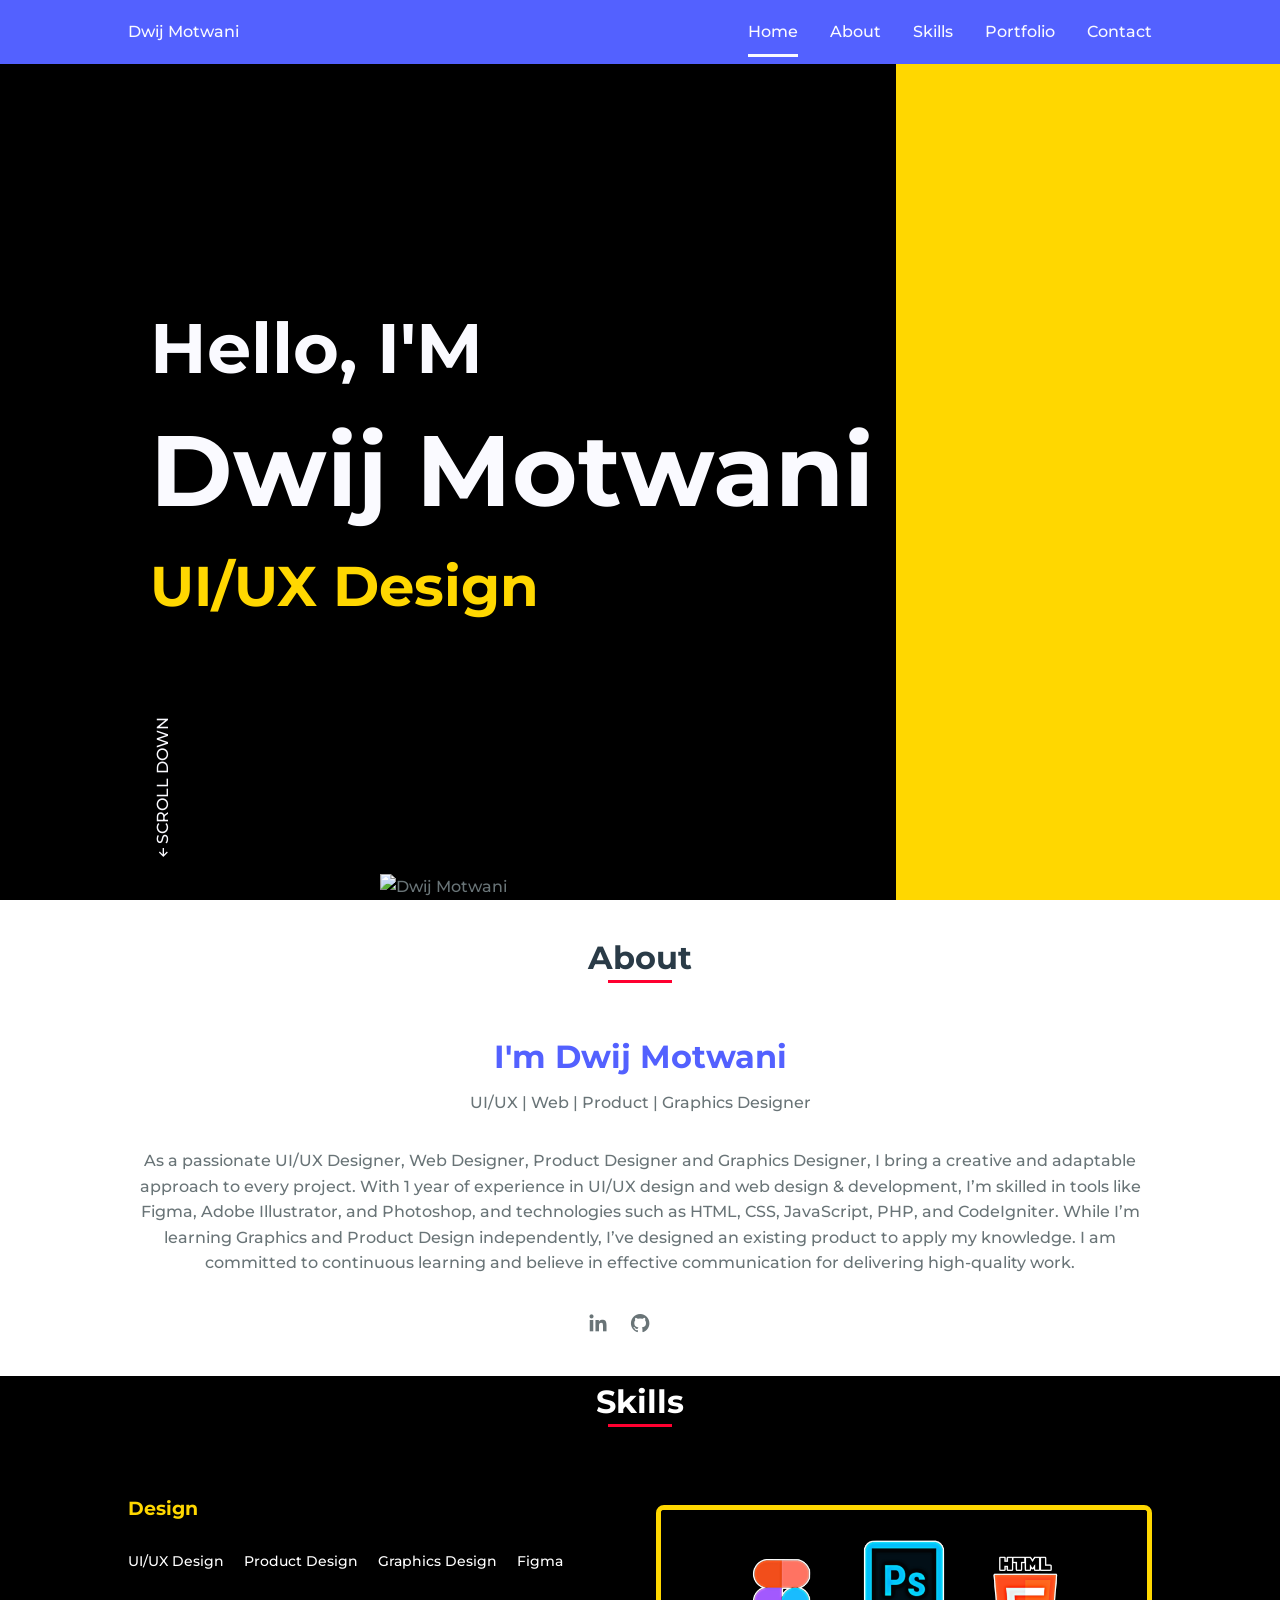
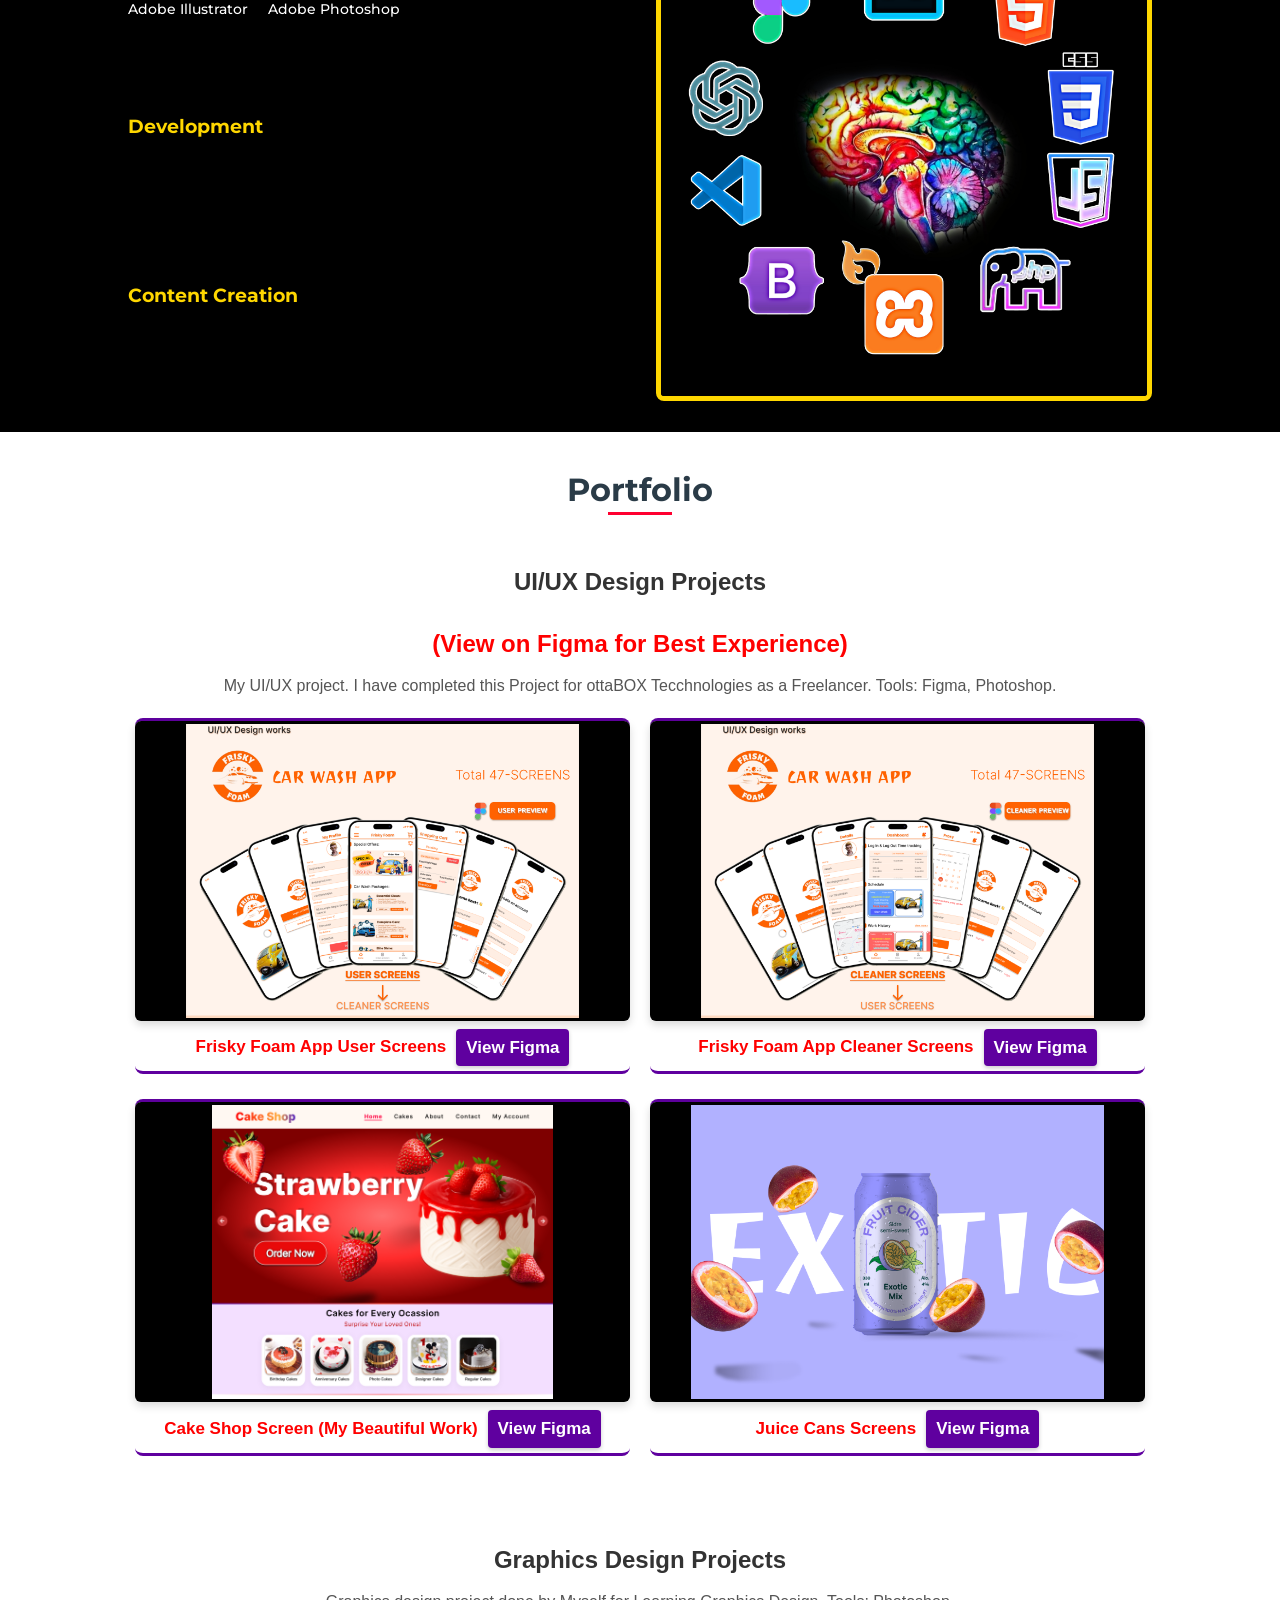
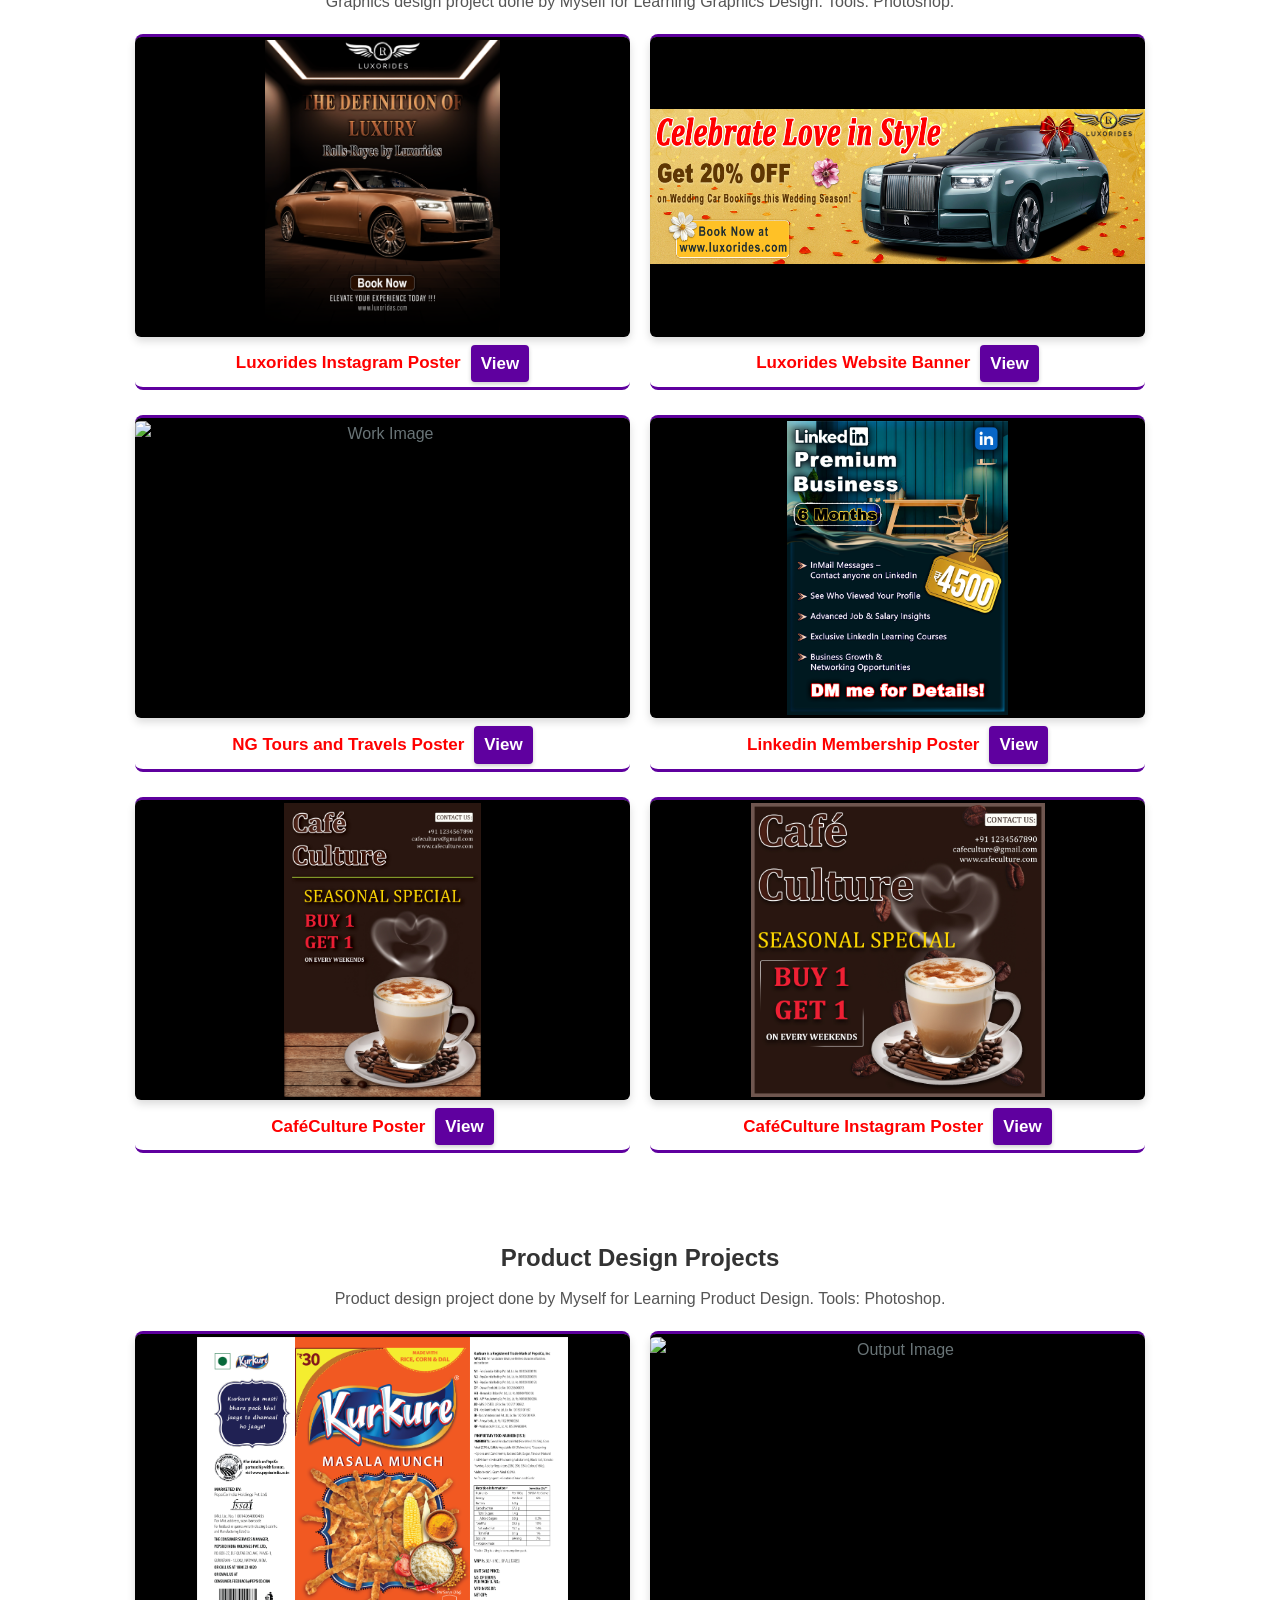
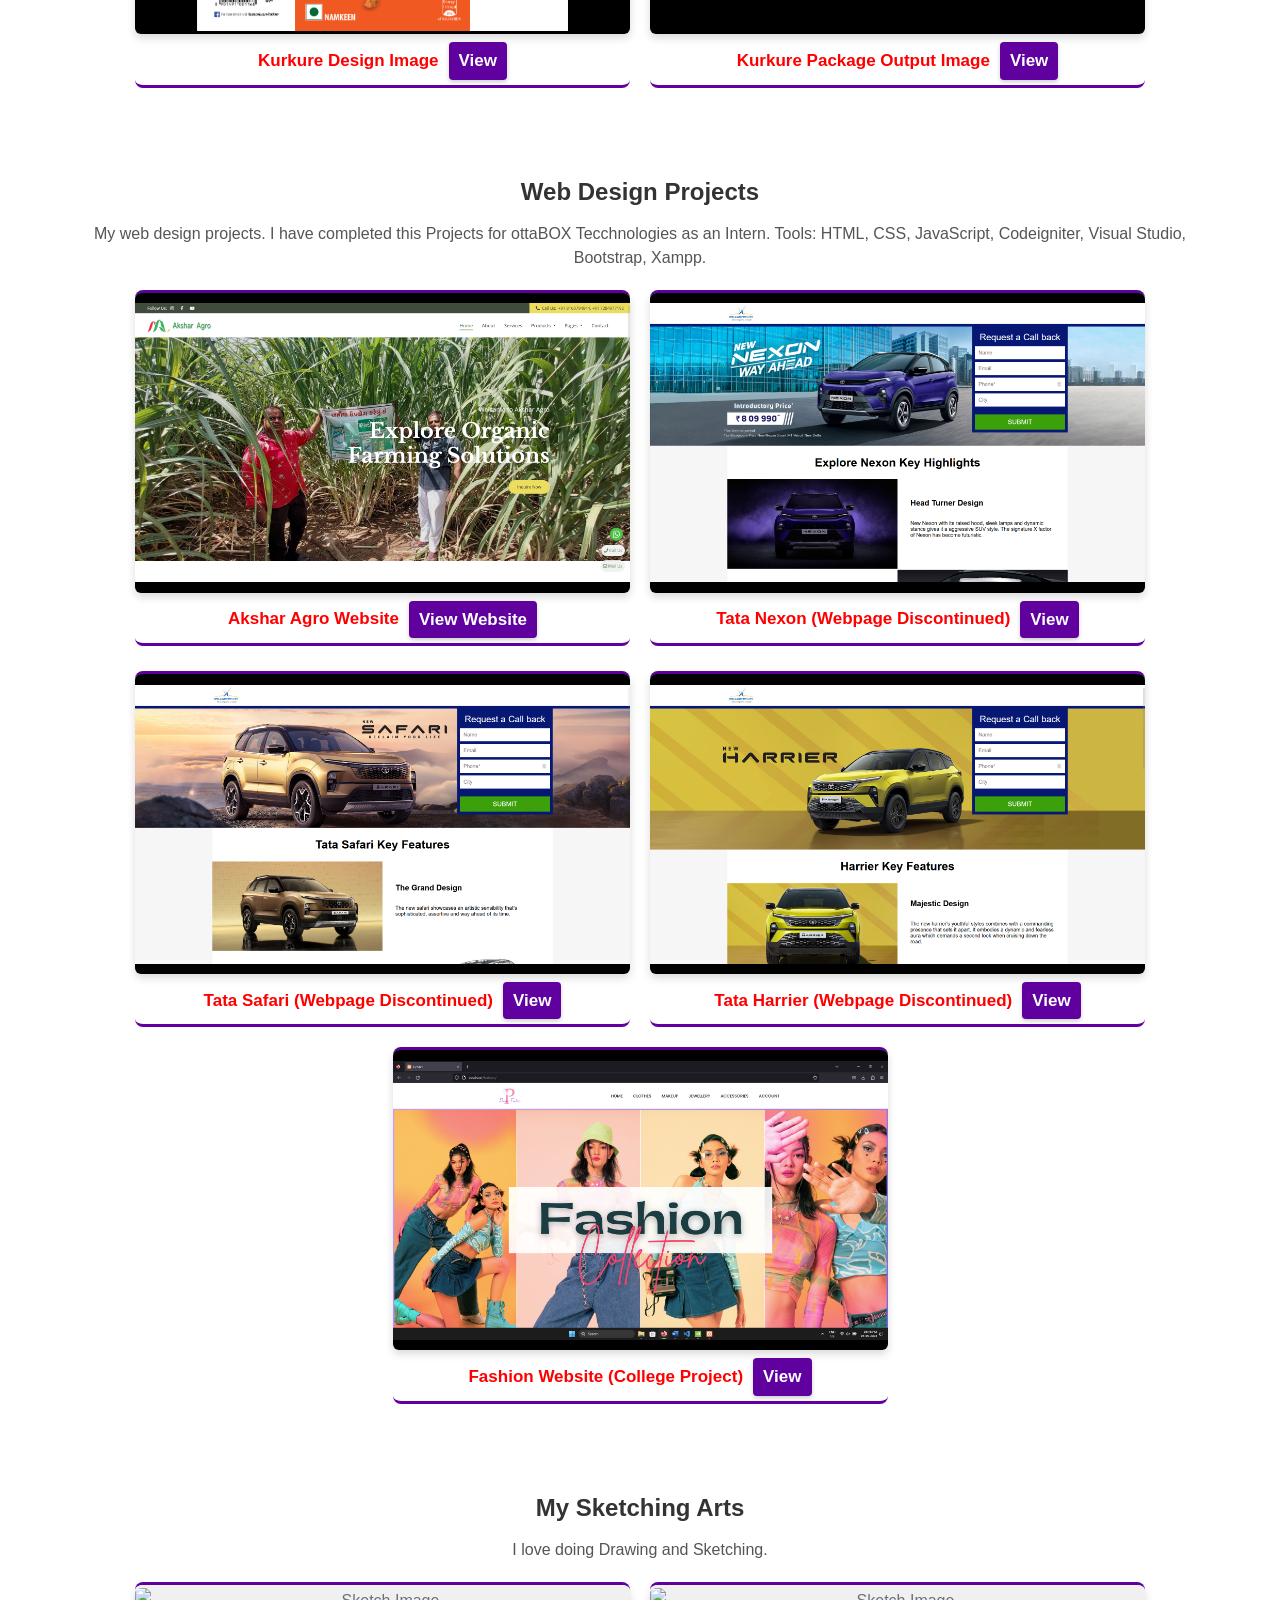
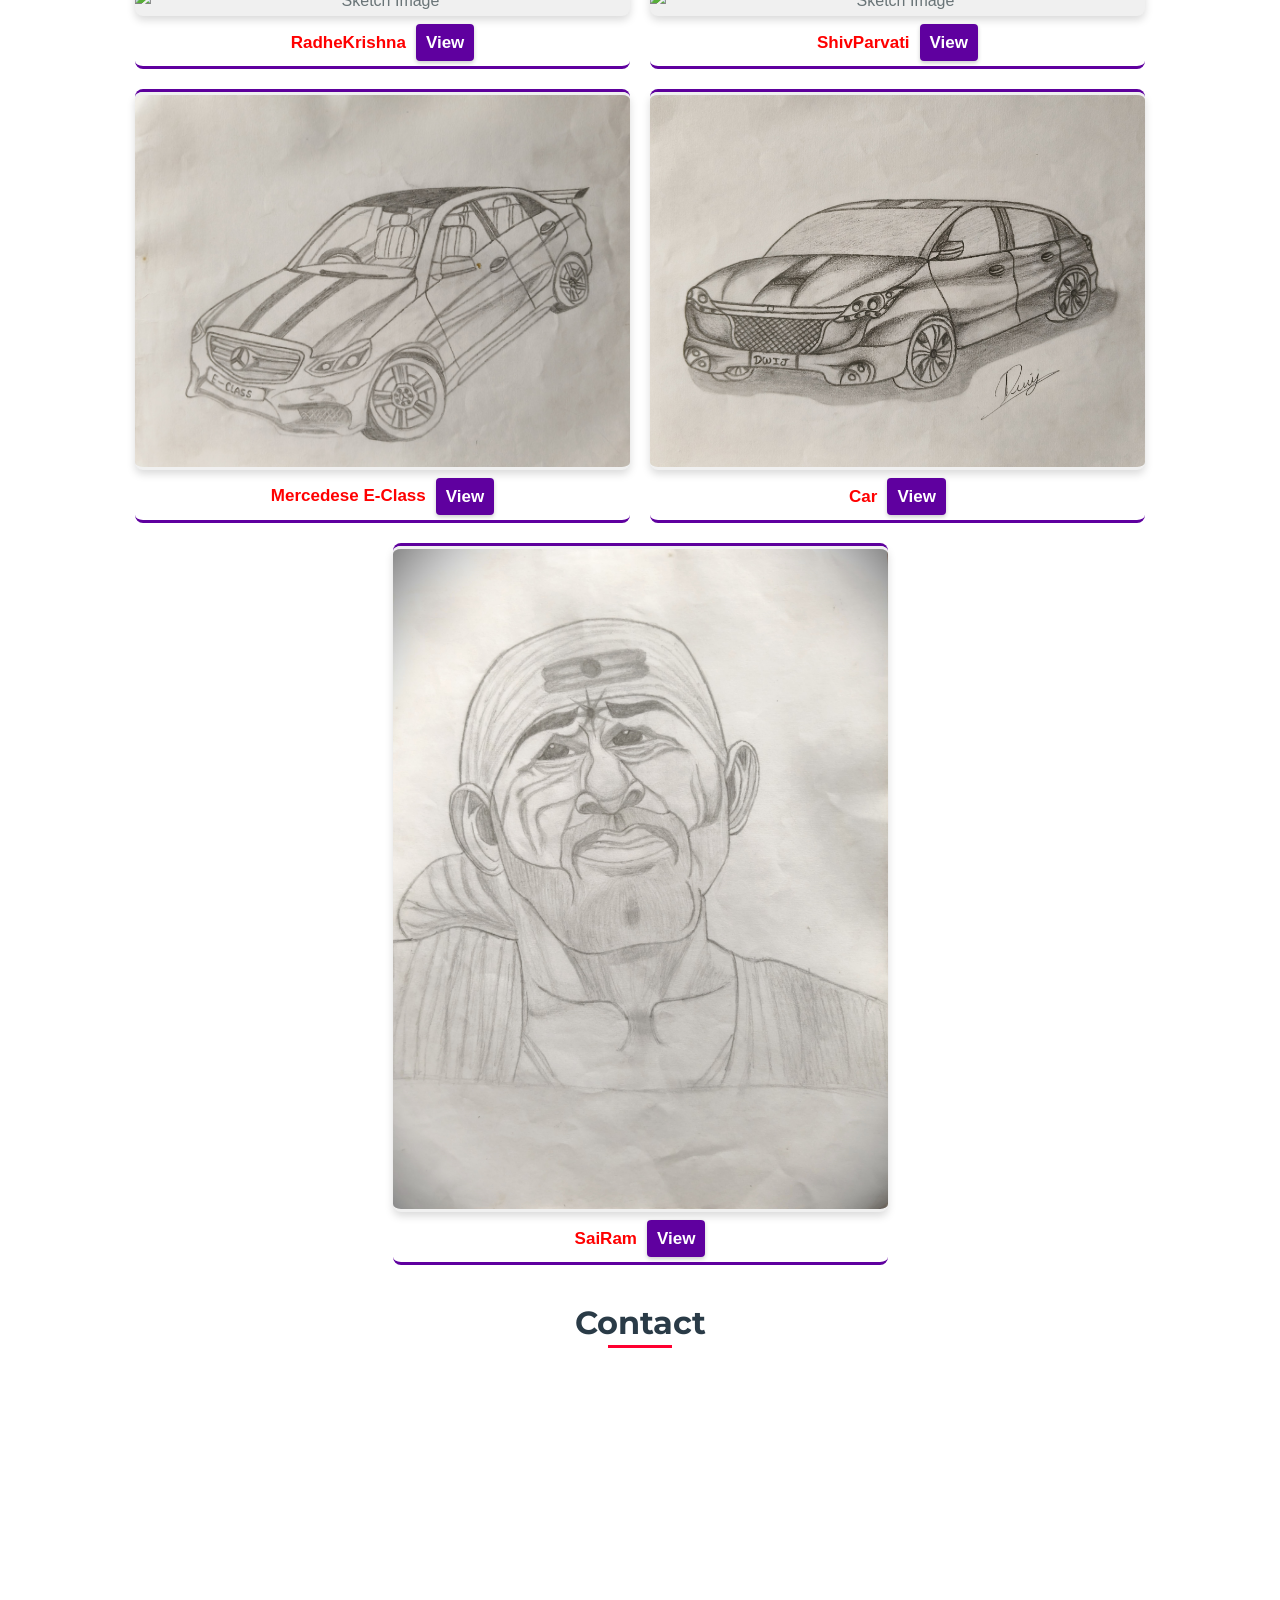
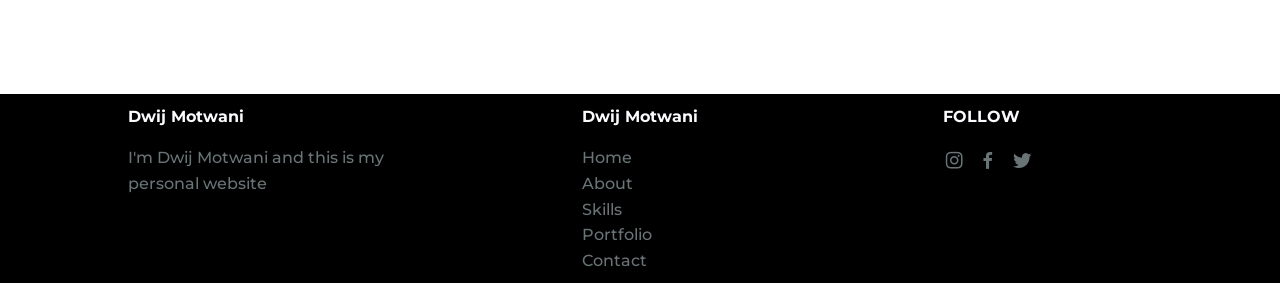
==== commit e3fe22c7: "Rename 1index to index.html" ====
--- a/index.html
+++ b/index.html
@@ -1,255 +1,448 @@
-<!DOCTYPE html>
-<html lang="en">
-<head>
-<meta charset="UTF-8">
-<meta name="viewport" content="width=device-width, initial-scale=1, viewport-fit=cover">
-<title>Dwij Motwani | UI/UX & Graphic Designer</title>
-<meta name="description" content="Dwij Motwani - UI/UX & Graphic Designer. Figma prototypes, brand graphics and live websites.">
-<meta property="og:title" content="Dwij Motwani | UI/UX & Graphic Designer"><meta property="og:description" content="Figma prototypes, brand graphics and live websites."><meta property="og:image" content="https://dwijmotwani.github.io/dwij/images/uiux1.png"><meta name="theme-color" content="#0f0f11">
-<link rel="icon" href="data:image/svg+xml,<svg xmlns=%22http://www.w3.org/2000/svg%22 viewBox=%220 0 100 100%22><text y=%22.9em%22 font-size=%2290%22>D</text></svg>">
-<link href="https://fonts.googleapis.com/css2?family=Inter:wght@400;500;600&family=Space+Grotesk:wght@500;700&display=swap" rel="stylesheet">
-<style>
-:root{--bg:#0f0f11;--card:#18181b;--line:rgba(255,255,255,.1);--txt:#f4f4f5;--mut:#a1a1aa;--acc:#eab308}
-*{box-sizing:border-box;margin:0}
-html{scroll-behavior:smooth;scroll-padding-top:72px}
-body{background:var(--bg);color:var(--txt);font:16px/1.6 Inter,system-ui,sans-serif;overflow-x:hidden}
-a{color:inherit;text-decoration:none}button{font:inherit}
-.w{max-width:1200px;margin:0 auto;padding:0 24px}
-h1,h2,h3{font-family:'Space Grotesk',Inter,sans-serif;line-height:1.1}
-:focus-visible{outline:2px solid var(--acc);outline-offset:3px}
-nav{position:sticky;top:0;z-index:20;background:rgba(15,15,17,.85);backdrop-filter:blur(12px);border-bottom:1px solid var(--line)}
-nav .w{display:flex;justify-content:space-between;align-items:center;height:60px}
-nav .l{display:flex;gap:22px;align-items:center;font-size:14px;color:var(--mut)}
-
-.logo{font:700 20px 'Space Grotesk',Inter,system-ui,sans-serif;color:#fff}.logo i{color:var(--acc);font-style:normal}
-.btn{display:inline-block;padding:10px 20px;border-radius:99px;background:#fff;color:#0f0f11;font-weight:600;font-size:14px;border:1px solid #fff;cursor:pointer;transition:.2s}
-.btn.o{background:none;color:#fff;border-color:var(--line)}
-
-.hero{display:grid;grid-template-columns:1.5fr 1fr;gap:48px;align-items:center;padding-top:56px;padding-bottom:40px}
-.hero h1{font-size:clamp(34px,5.2vw,62px);letter-spacing:-.02em}
-.hero p{color:var(--mut);max-width:560px;margin:18px 0 24px;font-size:18px}
-.av{display:inline-flex;gap:8px;align-items:center;font-size:13px;color:var(--mut);border:1px solid var(--line);border-radius:99px;padding:5px 14px;margin-bottom:18px}
-.av:before{content:"";width:8px;height:8px;border-radius:50%;background:#22c55e}
-.r{display:flex;gap:12px;flex-wrap:wrap}
-.pt{position:relative;aspect-ratio:4/5;width:100%;max-width:340px;justify-self:end;border-radius:28px;overflow:hidden;background:linear-gradient(135deg,#27272a,#18181b);display:grid;place-items:center;border:1px solid var(--line)}
-.pt span{font:700 64px 'Space Grotesk',Inter,system-ui,sans-serif;color:#3f3f46}
-.pt img{position:absolute;inset:0;width:100%;height:100%;object-fit:cover}
-.sv{display:grid;grid-template-columns:repeat(auto-fit,minmax(160px,1fr));gap:14px;padding-bottom:48px}
-.sv button{display:flex;flex-direction:column;align-items:flex-start;justify-content:flex-start;text-align:left;background:var(--card);border:1px solid var(--line);border-radius:16px;padding:18px 20px;color:inherit;cursor:pointer;transition:.2s}
-
-.sv b{display:block;font:700 18px 'Space Grotesk',Inter,system-ui,sans-serif}.sv small{display:block;color:var(--mut);font-size:13px;margin:4px 0 10px;line-height:1.45}.sv em{margin-top:auto;font-style:normal;color:var(--acc);font-size:13px}
-.hd{padding:40px 0 14px;border-top:1px solid var(--line)}
-.hd h2{font-size:32px}.hd p{color:var(--mut);font-size:15px;margin-top:6px}
-.tabs{display:flex;gap:8px;overflow-x:auto;padding:12px 0;scrollbar-width:none;position:sticky;top:60px;z-index:10;background:var(--bg)}
-.tabs::-webkit-scrollbar{display:none}
-.tab{flex:none;padding:9px 18px;border-radius:99px;border:1px solid var(--line);background:none;color:var(--mut);font:500 14px Inter,system-ui,sans-serif;cursor:pointer;transition:.2s}
-.tab b{font-weight:500;opacity:.6;margin-left:6px}.tab.on{background:var(--acc);border-color:var(--acc);color:#0f0f11}
-.grid{display:grid;grid-template-columns:repeat(auto-fill,minmax(290px,1fr));gap:22px;padding:10px 0 24px}
-.card{background:none;border:0;color:inherit;text-align:left;cursor:pointer;min-width:0}
-.im{position:relative;aspect-ratio:4/3;border-radius:14px;overflow:hidden;background:var(--card);border:1px solid var(--line)}
-.im img{width:100%;height:100%;object-fit:cover;object-position:top;transition:transform .5s}
-
-.im:after{content:"View project \2192";position:absolute;inset:auto 0 0 0;padding:34px 14px 12px;background:linear-gradient(transparent,rgba(0,0,0,.8));font-size:13px;font-weight:600;opacity:0;transition:.25s}
-.card:focus-visible .im:after{opacity:1}
-.im.bad img{display:none}.im.bad:before{content:attr(data-t);position:absolute;inset:0;display:grid;place-items:center;padding:16px;text-align:center;color:var(--mut);font:600 18px 'Space Grotesk',Inter,system-ui,sans-serif}
-.bd,.mc{position:absolute;z-index:1;padding:3px 10px;border-radius:99px;background:rgba(0,0,0,.65);backdrop-filter:blur(6px);border:1px solid var(--line);font-size:11px;font-weight:600;color:#fff}
-.bd{top:10px;left:10px}.mc{top:10px;right:10px}
-.card .k{color:var(--acc);font-size:11px;text-transform:uppercase;letter-spacing:.1em;margin-top:10px;display:block}
-.card h3{font-size:18px;margin-top:2px}.card .c{color:var(--mut);font-size:13px;display:block;margin-top:2px}
-.more{text-align:center;padding-bottom:48px}
-.sec{padding:56px 0;border-top:1px solid var(--line)}
-.sec h2{font-size:30px;margin-bottom:24px}
-.two{display:grid;grid-template-columns:1fr 1fr;gap:48px}
-.tl{border-left:1px solid var(--line);padding:0 0 26px 24px;position:relative}
-.tl:before{content:"";position:absolute;left:-5px;top:7px;width:9px;height:9px;border-radius:50%;background:var(--acc)}
-.tl h3{font-size:18px}.tl small{color:var(--acc);display:block;margin:2px 0 6px}.tl p{color:var(--mut);font-size:15px}
-.sk h3{font-size:13px;text-transform:uppercase;letter-spacing:.1em;margin-bottom:10px}
-.chips{display:flex;flex-wrap:wrap;gap:8px;margin-bottom:22px}
-.chips span{padding:6px 14px;border:1px solid var(--line);border-radius:99px;font-size:13px;color:var(--mut)}
-footer{border-top:1px solid var(--line);padding:56px 0 28px;background:#0b0b0d}
-footer h2{font-size:clamp(30px,5vw,48px);margin-bottom:20px}
-footer .r{margin-bottom:40px}
-.ft{display:flex;justify-content:space-between;gap:12px;flex-wrap:wrap;color:var(--mut);font-size:14px}
-/* project modal */
-.ov{position:fixed;inset:0;z-index:50;background:rgba(5,5,7,.82);backdrop-filter:blur(6px);display:none;align-items:center;justify-content:center;padding:24px}
-.ov.on{display:flex}
-.md{position:relative;width:100%;max-width:1100px;height:min(760px,100%);background:var(--card);border:1px solid var(--line);border-radius:20px;display:grid;grid-template-columns:1.45fr 1fr;overflow:hidden}
-.gal{display:flex;flex-direction:column;min-width:0;min-height:0;background:#0c0c0e}
-.stage{flex:1;position:relative;min-height:0;display:flex;align-items:center;justify-content:center;padding:16px;touch-action:pan-y}
-.stage img{max-width:100%;max-height:100%;object-fit:contain;border-radius:8px;user-select:none;-webkit-user-drag:none}
-.nb{position:absolute;top:50%;transform:translateY(-50%);z-index:2}.nb.p{left:10px}.nb.n{right:10px}
-.cnt{position:absolute;top:auto;right:auto;left:14px;bottom:12px;z-index:2}
-.th{display:flex;gap:8px;padding:6px 16px 14px;overflow-x:auto;flex:none;scrollbar-width:thin}
-.th button{flex:none;width:68px;height:52px;padding:0;border:2px solid transparent;border-radius:8px;overflow:hidden;background:var(--card);cursor:pointer;opacity:.5;transition:.2s}
-.th button.on{border-color:var(--acc);opacity:1}.th img{width:100%;height:100%;object-fit:cover;object-position:top;display:block}
-.side{display:flex;flex-direction:column;min-height:0;min-width:0;border-left:1px solid var(--line)}
-.body{flex:1;overflow-y:auto;padding:28px 28px 16px}
-.body .k{color:var(--acc);font-size:12px;text-transform:uppercase;letter-spacing:.1em;display:block;padding-right:48px}
-.body h3{font-size:30px;margin:6px 0 16px;padding-right:48px}
-.body dl{display:grid;grid-template-columns:78px 1fr;gap:8px 12px;font-size:14px;margin-bottom:16px}
-.body dt{color:var(--mut)}.body dd{margin:0}
-.body p{color:var(--mut);margin-bottom:18px}
-.pn{flex:none;display:grid;grid-template-columns:minmax(0,1fr) auto minmax(0,1fr);gap:8px;align-items:center;padding:12px 16px;border-top:1px solid var(--line);background:var(--card)}
-.pb{display:flex;align-items:center;gap:8px;min-width:0;background:none;border:0;color:var(--txt);font-size:13px;cursor:pointer;padding:6px;border-radius:10px}
-.pb span{overflow:hidden;text-overflow:ellipsis;white-space:nowrap}
-.pb.nx{justify-content:flex-end;text-align:right}.pn small{color:var(--mut);font-size:12px}
-.ib{background:rgba(255,255,255,.12);border:0;color:#fff;width:40px;height:40px;border-radius:50%;font-size:18px;cursor:pointer;display:grid;place-items:center;flex:none;transition:.2s}
-
-.cl{position:absolute;top:12px;right:12px;z-index:5;background:rgba(0,0,0,.6)}
-@media(hover:hover){.btn:hover{background:var(--acc);color:#0f0f11;border-color:var(--acc)}.sv button:hover{border-color:var(--acc);transform:translateY(-2px)}.tab:hover{color:#fff}.card:hover img{transform:scale(1.04)}.pb:hover{background:rgba(255,255,255,.07)}.ib:hover{background:var(--acc);color:#000}nav .l a:not(.btn):hover{color:#fff}.card:hover .im:after{opacity:1}}
-@media(max-width:860px){
-  .hero{grid-template-columns:1fr;gap:28px;padding-top:36px}.pt{justify-self:start;max-width:112px;aspect-ratio:1;border-radius:50%;order:-1}.hero>div:first-child{order:1}.pt span{font-size:32px}.hero{gap:20px}
-  .two{grid-template-columns:1fr;gap:32px}
-  nav .l a.h{display:none}nav .l{gap:10px}
-  .grid{grid-template-columns:repeat(auto-fill,minmax(240px,1fr));gap:18px}
-  .ov{padding:0;align-items:flex-end}
-  .md{height:94%;max-width:none;border-radius:20px 20px 0 0;grid-template-columns:1fr;grid-template-rows:minmax(0,52%) minmax(0,1fr)}.th{padding:4px 12px 10px}.th button{width:52px;height:40px}.stage{padding:10px}
-  .side{border-left:0;border-top:1px solid var(--line)}.body{padding:18px 20px 10px}.body h3{font-size:24px}
-  .cl{background:rgba(0,0,0,.7)}
-}
-@media(max-width:560px){.sv{grid-template-columns:repeat(2,minmax(0,1fr));gap:10px}.sv small{display:none}.sv button{padding:14px 16px}.sv b{margin-bottom:8px}}
-@media(max-width:420px){.w{padding-left:16px;padding-right:16px}.hero .r .btn{flex:1 1 calc(50% - 6px);text-align:center}.hero .r .btn:first-child{flex-basis:100%}.btn{padding:9px 16px}.hero p{font-size:16px}.pb span{display:none}}
-@media(prefers-reduced-motion:reduce){*{transition:none!important;scroll-behavior:auto!important}}
-</style>
-</head>
-<body>
-<nav><div class="w">
-  <a class="logo" href="#top">Dwij<i>.</i></a>
-  <div class="l">
-    <a class="h" href="#work">Work</a><a class="h" href="#about">About</a>
-    <a class="btn o" href="resume.pdf" target="_blank" rel="noopener">Resume</a>
-    <a class="btn" href="#contact">Contact</a>
-  </div>
-</div></nav>
-
-<header class="hero w" id="top">
-  <div>
-    <div class="av">Open to full-time UI/UX roles · Navsari, India</div>
-    <h1>UI/UX designer who also designs graphics & ships websites.</h1>
-    <p>Computer Engineering background, so my interfaces are built to be developed. Primary focus: UI/UX and product. Also: brand graphics, web and sketching.</p>
-    <div class="r"><a class="btn" href="resume.pdf" target="_blank" rel="noopener">Download resume</a><a class="btn o" href="mailto:dwijmotwani@gmail.com">Email me</a><a class="btn o" href="https://linkedin.com/in/dwijmotwani" target="_blank" rel="noopener">LinkedIn</a></div>
-  </div>
-  <div class="pt"><span>DM</span><img src="https://dwijmotwani.github.io/dwij/images/dwij2.png" alt="Dwij Motwani" onerror="this.remove()"></div>
-</header>
-
-<div class="w sv" id="sv" aria-label="Skills"></div>
-
-<main class="w" id="work">
-  <div class="hd"><h2>Selected work</h2><p>Pick a skill, then tap any project to open it.</p></div>
-  <div class="tabs" id="tabs" role="tablist" aria-label="Work categories"></div>
-  <div class="grid" id="grid"></div>
-  <div class="more"><button class="btn o" id="more" style="display:none"></button></div>
-</main>
-
-<section class="sec" id="about"><div class="w two">
-  <div>
-    <h2>Experience</h2>
-    <div class="tl"><h3>UI/UX Designer</h3><small>ClienZon · 2026</small><p>Responsive interfaces, Figma component libraries and design-to-engineering handoff.</p></div>
-    <div class="tl"><h3>Freelance Designer</h3><small>2025 – Present</small><p>RidePing app, Frisky Foam app, brand work for Sanwariya and The Virgin Leaf, residential planning.</p></div>
-    <div class="tl"><h3>B.E. Computer Engineering</h3><small>2020 – 2023</small><p>Frontend, databases and systems thinking that shapes how I design.</p></div>
-  </div>
-  <div class="sk">
-    <h2>Skills</h2>
-    <h3>Design</h3><div class="chips"><span>Figma</span><span>Prototyping</span><span>Design systems</span><span>Illustrator</span><span>Photoshop</span><span>Sketching</span></div>
-    <h3>Development</h3><div class="chips"><span>HTML</span><span>CSS</span><span>JavaScript</span><span>PHP</span><span>CodeIgniter</span><span>Bootstrap</span></div>
-    <a class="btn o" href="resume.pdf" target="_blank" rel="noopener">Download resume (PDF)</a>
-  </div>
-</div></section>
-
-<footer id="contact"><div class="w">
-  <h2>Let's build something great.</h2>
-  <div class="r">
-    <a class="btn" href="mailto:dwijmotwani@gmail.com">dwijmotwani@gmail.com</a>
-    <a class="btn o" href="https://linkedin.com/in/dwijmotwani" target="_blank" rel="noopener">LinkedIn</a>
-    <a class="btn o" href="https://github.com/DwijMotwani" target="_blank" rel="noopener">GitHub</a>
-  </div>
-  <div class="ft"><span>© 2026 Dwij Motwani · Navsari, Gujarat</span><a href="#top">Back to top ↑</a></div>
-</div></footer>
-
-<div class="ov" id="ov">
-  <div class="md" role="dialog" aria-modal="true" aria-labelledby="dt">
-    <button class="ib cl" id="dx" aria-label="Close project">&times;</button>
-    <div class="gal">
-      <div class="stage" id="stage"><button class="ib nb p" id="ip" aria-label="Previous image">&larr;</button><img id="gi" alt=""><button class="ib nb n" id="in" aria-label="Next image">&rarr;</button><span class="mc cnt" id="cn"></span></div>
-      <div class="th" id="th"></div>
-    </div>
-    <div class="side">
-      <div class="body" id="bd"><span class="k" id="dk"></span><h3 id="dt"></h3><dl id="dm"></dl><p id="dd"></p><div class="r" id="dl"></div></div>
-      <div class="pn"><button class="pb" id="pp" aria-label="Previous project">&larr; <span id="ppt"></span></button><small id="pc"></small><button class="pb nx" id="pn" aria-label="Next project"><span id="pnt"></span> &rarr;</button></div>
-    </div>
-  </div>
-</div>
-<noscript><p style="padding:24px;color:#a1a1aa">Please enable JavaScript to view the project gallery.</p></noscript>
-
-<script>
-const B='https://dwijmotwani.github.io/dwij/images/',F='https://www.figma.com/proto/';
-/* ONE ENTRY = ONE PROJECT. Fill optional fields to show them: role, impact, d (description).
-   k = tab, f:1 = show in Featured, badge = honest label, imgs = gallery (first image is the cover). */
-const P=[
-{k:'UI/UX',f:1,t:'RidePing',badge:'Freelance',ctx:'School transport tracking app',tools:'Figma',d:'Real-time location tracking, attendance monitoring and parent-driver communication.',role:'',impact:'',imgs:['78258_6091b6.png','78259_6091b6.png','78260_6091b6.png']},
-{k:'UI/UX',f:1,t:'Frisky Foam',badge:'Freelance',ctx:'Car wash app · ottaBOX Technologies',tools:'Figma, Photoshop',d:'Separate user and cleaner experiences in one app.',imgs:[B+'uiux1.png',B+'uiux2.png'],links:[['User flow prototype',F+'ViQoiMZBWlZwS9J4INYU6I/Car-Wash-Design-2?page-id=0%3A1&node-id=2254-5735&starting-point-node-id=2254%3A5735&scaling=min-zoom'],['Cleaner flow prototype',F+'ViQoiMZBWlZwS9J4INYU6I/Car-Wash-Design-2?page-id=0%3A1&node-id=2254-8546&starting-point-node-id=2254%3A8546&scaling=min-zoom']]},
-{k:'UI/UX',f:1,t:'Cake Shop',badge:'Concept',ctx:'Ordering app',tools:'Figma',imgs:[B+'cakeshop2.png'],links:[['Figma prototype',F+'tAtU9XP5xhECrO7vgIP40X/Cake-Shop?page-id=0%3A1&node-id=1-2&scaling=min-zoom&content-scaling=fixed&starting-point-node-id=1%3A2']]},
-{k:'UI/UX',t:'Juice Cans',badge:'Concept',ctx:'Product app',tools:'Figma',imgs:[B+'juice.png'],links:[['Figma prototype',F+'Qjmu2CLNrHucnR2kqX2CPF/juice?page-id=0%3A1&node-id=2-2&scaling=scale-down&content-scaling=fixed&starting-point-node-id=2%3A2']]},
-{k:'Web',f:1,t:'Akshar Agro',badge:'Live site',ctx:'Agency website · ottaBOX Technologies',tools:'HTML, CSS, JavaScript, CodeIgniter, Bootstrap',imgs:[B+'Web1.png'],links:[['Visit live site','https://aksharagroagency.net/']]},
-{k:'Web',t:'Tata Motors model pages',badge:'Intern',ctx:'Nexon, Safari, Harrier · ottaBOX (pages since discontinued)',tools:'HTML, CSS, JavaScript, Bootstrap',imgs:[B+'web2.png',B+'web3.png',B+'web4.png']},
-{k:'Web',t:'Fashion website',badge:'College',ctx:'Academic project',tools:'HTML, CSS, JavaScript',imgs:[B+'web5.png']},
-{k:'Graphics',f:1,t:'Luxorides',badge:'Practice',ctx:'Instagram poster and website banner',tools:'Photoshop',imgs:[B+'luxoridestask1.png',B+'luxoridestask2.png']},
-{k:'Graphics',f:1,t:'Kurkure redesign',badge:'Concept',ctx:'Packaging redesign of an existing product',tools:'Photoshop',imgs:[B+'Kurkure.png',B+'Bag_of_Kurkure.jpg']},
-{k:'Graphics',t:'Café Culture',badge:'Practice',ctx:'Poster and Instagram post',tools:'Photoshop',imgs:[B+'Caf%C3%A9CulturePoster.jpg',B+'Caf%C3%A9CultureInstagram.jpg']},
-{k:'Graphics',t:'NG Tours & Travels',badge:'Practice',ctx:'Poster',tools:'Photoshop',imgs:[B+'ng.jpg']},
-{k:'Graphics',t:'LinkedIn membership',badge:'Practice',ctx:'Poster',tools:'Photoshop',imgs:[B+'linkedin.jpg']},
-{k:'Sketches',t:'Pencil sketches',badge:'Personal',ctx:'Radhe Krishna, Shiv Parvati, Mercedes E-Class, Sai Ram',tools:'Pencil',imgs:[1,2,3,4,5].map(n=>B+'sketch'+n+'.jpg')}
-// {k:'3D',t:'Navsari G+1 Residence',badge:'Freelance',ctx:'Residential planning',tools:'Sweet Home 3D',imgs:['render1.jpg']},
-];
-const $=id=>document.getElementById(id),slug=k=>k.toLowerCase().replace(/\W+/g,''),N=6;
-const SV={'UI/UX':'Apps and product interfaces with clickable Figma prototypes.',Graphics:'Posters, social posts and packaging.',Web:'Responsive websites, designed and coded.',Sketches:'Pencil art, for the love of drawing.'};
-const ORD=['UI/UX','Graphics','Web','Sketches','3D'],ks=[...new Set(P.map(p=>p.k))].sort((a,b)=>(ORD.indexOf(a)+1||99)-(ORD.indexOf(b)+1||99));
-const keys=['Featured',...ks];
-let cur=keys.find(k=>slug(k)===location.hash.slice(1))||keys[0],all=false,list=[],cp=null,ci=0,last=null;
-const cnt=k=>P.filter(p=>p.k===k).length;
-$('sv').innerHTML=keys.slice(1).map(k=>`<button data-k="${k}"><b>${k}</b><small>${SV[k]||''}</small><em>${cnt(k)} project${cnt(k)>1?'s':''} →</em></button>`).join('');
-function tabs(){$('tabs').innerHTML=keys.map(k=>{const n=k==='Featured'?0:cnt(k);return`<button class="tab${k===cur?' on':''}" role="tab" aria-selected="${k===cur}" data-k="${k}">${k}${n>1?`<b>${n}</b>`:''}</button>`}).join('')}
-function draw(){
-  list=cur==='Featured'?P.filter(p=>p.f):P.filter(p=>p.k===cur);
-  const sh=all?list:list.slice(0,N);
-  $('grid').innerHTML=sh.map((p,i)=>`<button class="card" data-i="${i}"><div class="im" data-t="${p.t}"><span class="bd">${p.badge}</span>${p.imgs.length>1?`<span class="mc">${p.imgs.length} images</span>`:''}<img loading="lazy" src="${p.imgs[0]}" alt="${p.t}" onerror="this.parentNode.classList.add('bad')"></div><span class="k">${p.k}</span><h3>${p.t}</h3><span class="c">${p.ctx}</span></button>`).join('');
-  const m=$('more');m.style.display=list.length>N?'inline-block':'none';m.textContent=all?'Show fewer':'Show all '+list.length;
-}
-function go(k,scroll){cur=k;all=false;tabs();draw();history.replaceState(null,'','#'+slug(k));if(scroll)$('work').scrollIntoView()}
-$('tabs').onclick=e=>{const b=e.target.closest('.tab');if(b)go(b.dataset.k)};
-$('sv').onclick=e=>{const b=e.target.closest('button');if(b)go(b.dataset.k,1)};
-$('more').onclick=()=>{all=!all;draw()};
-$('grid').onclick=e=>{const c=e.target.closest('.card');if(c){last=c;show(list[+c.dataset.i])}};
-function show(p,n=0){cp=p;const L=p.imgs.length;ci=(n+L)%L;
-  $('gi').src=p.imgs[ci];$('gi').alt=p.t+' – image '+(ci+1);
-  $('th').innerHTML=L>1?p.imgs.map((s,j)=>`<button class="${j===ci?'on':''}" data-j="${j}" aria-label="Image ${j+1}"><img src="${s}" alt=""></button>`).join(''):'';
-  $('th').style.display=L>1?'flex':'none';
-  [$('ip'),$('in'),$('cn')].forEach(b=>b.style.display=L>1?'':'none');
-  $('cn').textContent=(ci+1)+' / '+L;
-  const t=$('th').children[ci];if(t&&t.scrollIntoView)t.scrollIntoView({block:'nearest',inline:'center'});
-  $('dk').textContent=p.k+' · '+p.badge;$('dt').textContent=p.t;
-  $('dm').innerHTML=[['Context',p.ctx],['Role',p.role],['Tools',p.tools],['Impact',p.impact]].filter(r=>r[1]).map(r=>`<dt>${r[0]}</dt><dd>${r[1]}</dd>`).join('');
-  $('dd').textContent=p.d||'';$('dd').style.display=p.d?'block':'none';
-  $('dl').innerHTML=(p.links||[]).map(l=>`<a class="btn" href="${l[1]}" target="_blank" rel="noopener">${l[0]}</a>`).join('');
-  const i=list.indexOf(p),M=list.length,pv=list[(i-1+M)%M],nx=list[(i+1)%M];
-  $('ppt').textContent=pv.t;$('pnt').textContent=nx.t;$('pc').textContent=(i+1)+' of '+M;
-  $('pp').disabled=$('pn').disabled=M<2;$('pp').style.visibility=$('pn').style.visibility=M<2?'hidden':'';
-  if(!$('ov').classList.contains('on')){$('ov').classList.add('on');document.body.style.overflow='hidden';$('dx').focus({preventScroll:true})}
-  $('bd').scrollTop=0}
-function hide(){$('ov').classList.remove('on');document.body.style.overflow='';if(last)last.focus({preventScroll:true})}
-function step(d){const M=list.length;show(list[(list.indexOf(cp)+d+M)%M])}
-$('dx').onclick=hide;
-$('ov').onclick=e=>{if(e.target===$('ov'))hide()};
-$('ip').onclick=()=>show(cp,ci-1);$('in').onclick=()=>show(cp,ci+1);
-$('pp').onclick=()=>step(-1);$('pn').onclick=()=>step(1);
-$('th').onclick=e=>{const b=e.target.closest('button');if(b)show(cp,+b.dataset.j)};
-let sx=null;
-$('stage').addEventListener('touchstart',e=>{sx=e.touches[0].clientX},{passive:true});
-$('stage').addEventListener('touchend',e=>{if(sx===null)return;const d=e.changedTouches[0].clientX-sx;sx=null;if(Math.abs(d)>50&&cp.imgs.length>1)show(cp,ci+(d<0?1:-1))});
-document.addEventListener('keydown',e=>{if(!$('ov').classList.contains('on'))return;
-  if(e.key==='Escape')hide();
-  if(e.key==='ArrowLeft')show(cp,ci-1);if(e.key==='ArrowRight')show(cp,ci+1)});
-tabs();draw();
-</script>
-</body>
-</html>
+<!DOCTYPE html>
+<html lang="en">
+
+<head>
+  <meta charset="UTF-8">
+  <meta name="viewport" content="width=device-width, initial-scale=1.0">
+  <title>Portfolio Landing Page</title>
+  <link rel="stylesheet" href="styles.css">
+  <link href='https://unpkg.com/boxicons@2.1.4/css/boxicons.min.css' rel='stylesheet'>
+
+</head>
+
+<body>
+
+  <header class="l-header">
+    <nav class="nav bd-grid">
+      <div>
+        <a href="#" class="nav-logo">Dwij Motwani</a>
+      </div>
+
+      <div class="nav-menu" id="nav-menu">
+        <ul class="nav-list">
+          <li class="nav-item"><a href="#home" class="nav-link active">Home</a></li>
+          <li class="nav-item"><a href="#about" class="nav-link">About</a></li>
+          <li class="nav-item"><a href="#skills" class="nav-link">Skills</a></li>
+          <li class="nav-item"><a href="#portfolio" class="nav-link">Portfolio</a></li>
+          <li class="nav-item"><a href="#contact" class="nav-link">Contact</a></li>
+        </ul>
+      </div>
+
+      <div class="nav-toggle" id="nav-toggle">
+        <i class='bx bx-menu'></i>
+      </div>
+    </nav>
+  </header>
+
+  <main class="l-main">
+    <section class="home" id="home">
+      <div class="home-container bd-grid">
+        <h1 class="home-title"><span>Hello, I'M</h1>
+        <h2 class="home-title"><span>Dwij Motwani</h2>
+        <h3 class="home-title" id="typing-effect"></h3>
+
+        <div class="home-scroll">
+          <a href="#about" class="home-scroll-link"><i class='bx bx-up-arrow-alt'></i>SCROLL DOWN</a>
+        </div>
+
+        <img src="images/dwij2.png" alt="Dwij Motwani" class="home-img">
+      </div>
+    </section>
+
+
+    <section class="about section" id="about">
+      <h2 class="section-title">About</h2>
+      <div class="about-container bd-grid">
+        <!-- <div class="about-img">
+                    <img src="images/dwij.png" alt="Dwij Motwani image">
+                </div> -->
+        <div>
+          <h2 class="about-subtitle">I'm Dwij Motwani</h2>
+          <span class="about-profession">UI/UX | Web | Product | Graphics Designer</span>
+          <p class="about-text">
+            As a passionate UI/UX Designer, Web Designer, Product Designer and Graphics Designer, I bring a creative and
+            adaptable approach to every project. With 1 year of experience in UI/UX design and web design & development,
+            I’m skilled in tools like Figma, Adobe Illustrator, and Photoshop, and technologies such as HTML, CSS,
+            JavaScript, PHP, and CodeIgniter. While I’m learning Graphics and Product Design independently, I’ve designed an existing
+            product to apply my knowledge. I am committed to continuous learning and believe in effective communication
+            for delivering high-quality work.
+          </p>
+
+
+          <div class="about-social">
+            <a href="https://www.linkedin.com/in/dwijmotwani" class="about-social-icon"><i class='bx bxl-linkedin'></i></a>
+            <a href="https://github.com/DwijMotwani" class="about-social-icon"><i class='bx bxl-github'></i></a>
+            <a href="https://www.instagram.com/dwij_motwani" class="about-social-icon"><i class='bx bxl-instagram'></i></a>
+          </div>
+        </div>
+      </div>
+    </section>
+
+    <section class="skills section" id="skills">
+      <h2 class="section-title">Skills</h2>
+
+      <div class="skills-container bd-grid">
+        <div class="skills-box">
+
+          <h3 class="skills-subtitle">Design</h3>
+          <span class="skills-name">UI/UX Design</span>
+          <span class="skills-name">Product Design</span>
+          <span class="skills-name">Graphics Design</span>
+          <span class="skills-name">Figma</span>
+          <span class="skills-name">Adobe Illustrator</span>
+          <span class="skills-name">Adobe Photoshop</span>
+          <span class="skills-name">Sketching</span>
+          <span class="skills-name">Image Editing</span>
+          <span class="skills-name">Thumbnail Editing</span>
+          <span class="skills-name">Creative Thinking</span>
+
+          <h3 class="skills-subtitle">Development</h3>
+          <span class="skills-name">HTML</span>
+          <span class="skills-name">CSS</span>
+          <span class="skills-name">JavaScript</span>
+          <span class="skills-name">PHP</span>
+          <span class="skills-name">CodeIgniter Framework</span>
+          <span class="skills-name">Visual Studio Code</span>
+          <span class="skills-name">Bootstrap</span>
+          <span class="skills-name">Xampp</span>
+
+          <h3 class="skills-subtitle">Content Creation</h3>
+          <span class="skills-name">Live Streaming</span>
+          <span class="skills-name">YouTube</span>
+          <span class="skills-name">Image Editing</span>
+          <span class="skills-name">Video Editing</span>
+          <span class="skills-name">Gaming</span>
+          <span class="skills-name">Problem Solving</span>
+
+        </div>
+
+
+        <div class="skills-img">
+          <img src="images/bg.jpg" alt="skills image">
+        </div>
+      </div>
+    </section>
+
+
+
+    <!-- Portfolio Sections -->
+    <section class="portfolio-section active portfolio">
+      <!-- Navigation Menu -->
+      <section id="portfolio">
+        <h2 class="section-title">Portfolio</h2>
+<!--         <nav class="portfolio-nav">
+          <ul>
+            <li><a href="#all" class="active" onclick="filterPortfolio('all')">All</a></li>
+            <li><a href="#uiux" onclick="filterPortfolio('uiux')">UI/UX Design</a></li>
+            <li><a href="#product" onclick="filterPortfolio('product')">Product Design</a></li>
+            <li><a href="#graphics" onclick="filterPortfolio('product')">Graphic Design</a></li>
+            <li><a href="#web" onclick="filterPortfolio('web')">Web Design</a></li>
+            <li><a href="#sketching" onclick="filterPortfolio('sketching')">Sketching</a></li>
+          </ul>
+        </nav> -->
+      </section>
+      <!-- UI/UX Design Section -->
+      <div class="portfolio-item uiux">
+        <h3>UI/UX Design Projects</h3>
+        <h3 style="color:red;">(View on Figma for Best Experience)</h3>
+        <p>My UI/UX project. I have completed this Project for ottaBOX Tecchnologies as a Freelancer. Tools: Figma,
+          Photoshop.</p>
+        <div class="image-container">
+          <div class="image-box">
+            <img src="images/uiux1.png" alt="Work Image" onclick="openModal('images/uiux1.png')">
+            <div class="text-button-container">
+              <p>Frisky Foam App User Screens</p>
+              <a href="https://www.figma.com/proto/ViQoiMZBWlZwS9J4INYU6I/Car-Wash-Design-2?page-id=0%3A1&node-id=2254-5735&starting-point-node-id=2254%3A5735&scaling=min-zoom&show-proto-sidebar=1&t=rajz34nvLq8rjV8V-1"
+                class="image-button" target="_blank">View Figma</a>
+            </div>
+          </div>
+          <div class="image-box">
+            <img src="images/uiux2.png" alt="Output Image" onclick="openModal('images/uiux2.png')">
+            <div class="text-button-container">
+              <p>Frisky Foam App Cleaner Screens</p>
+              <a href="https://www.figma.com/proto/ViQoiMZBWlZwS9J4INYU6I/Car-Wash-Design-2?page-id=0%3A1&node-id=2254-8546&starting-point-node-id=2254%3A8546&scaling=min-zoom&show-proto-sidebar=1&t=rajz34nvLq8rjV8V-1"
+                class="image-button" target="_blank">View Figma</a>
+            </div>
+          </div>
+        </div><br>
+        <div class="image-container">
+          <div class="image-box">
+            <img src="images/cakeshop2.png" alt="Work Image" onclick="openModal('images/cakeshop.png')">
+            <div class="text-button-container">
+              <p>Cake Shop Screen (My Beautiful Work)</p>
+              <a href="https://www.figma.com/proto/tAtU9XP5xhECrO7vgIP40X/Cake-Shop?page-id=0%3A1&node-id=1-2&viewport=52%2C701%2C0.76&t=ASetp4qfNYfD6cYc-1&scaling=min-zoom&content-scaling=fixed&starting-point-node-id=1%3A2"
+                class="image-button" target="_blank">View Figma</a>
+            </div>
+          </div>
+          <div class="image-box">
+            <img src="images/juice.png" alt="Output Image" onclick="openModal('images/juice.png')">
+            <div class="text-button-container">
+              <p>Juice Cans Screens</p>
+              <a href="https://www.figma.com/proto/Qjmu2CLNrHucnR2kqX2CPF/juice?page-id=0%3A1&node-id=2-2&p=f&viewport=1738%2C368%2C0.27&t=5lsdQiaXVrpkQDJH-1&scaling=scale-down&content-scaling=fixed&starting-point-node-id=2%3A2"
+                class="image-button" target="_blank">View Figma</a>
+            </div>
+          </div>
+        </div>
+      </div><br>
+
+            <!-- Graphics Design Section -->
+      <div class="portfolio-item graphics">
+        <h3>Graphics Design Projects</h3>
+        <p>Graphics design project done by Myself for Learning Graphics Design. Tools: Photoshop.</p>
+        <div class="image-container">
+          <div class="image-box">
+            <img src="images/luxoridestask1.png" alt="Work Image" onclick="openModal('images/luxoridestask1.png')">
+            <div class="text-button-container">
+              <p>Luxorides Instagram Poster</p>
+              <a href="javascript:void(0);" class="image-button" onclick="openModal('images/luxoridestask1.png')">View</a>
+            </div>
+          </div>
+          <div class="image-box">
+            <img src="images/luxoridestask2.png" alt="Output Image" onclick="openModal('images/luxoridestask2.png')">
+            <div class="text-button-container">
+              <p>Luxorides Website Banner</p>
+              <a href="javascript:void(0);" class="image-button"
+                onclick="openModal('images/luxoridestask2.png')">View</a>
+            </div>
+          </div>
+        </div><br>
+        <div class="image-container">
+          <div class="image-box">
+            <img src="images/ng.jpg" alt="Work Image" onclick="openModal('images/ng.jpg')">
+            <div class="text-button-container">
+              <p>NG Tours and Travels Poster</p>
+              <a href="javascript:void(0);" class="image-button" onclick="openModal('images/ng.jpg')">View</a>
+            </div>
+          </div>
+          <div class="image-box">
+            <img src="images/linkedin.jpg" alt="Output Image" onclick="openModal('images/linkedin.jpg')">
+            <div class="text-button-container">
+              <p>Linkedin Membership Poster</p>
+              <a href="javascript:void(0);" class="image-button"
+                onclick="openModal('images/linkedin.jpg')">View</a>
+            </div>
+          </div>
+        </div><br>
+        <div class="image-container">
+          <div class="image-box">
+            <img src="images/CaféCulturePoster.jpg" alt="Work Image" onclick="openModal('images/CaféCulturePoster.jpg')">
+            <div class="text-button-container">
+              <p>CaféCulture Poster</p>
+              <a href="javascript:void(0);" class="image-button" onclick="openModal('images/CaféCulturePoster.jpg')">View</a>
+            </div>
+          </div>
+          <div class="image-box">
+            <img src="images/CaféCultureInstagram.jpg" alt="Output Image" onclick="openModal('images/CaféCultureInstagram.jpg')">
+            <div class="text-button-container">
+              <p>CaféCulture Instagram Poster</p>
+              <a href="javascript:void(0);" class="image-button"
+                onclick="openModal('images/CaféCultureInstagram.jpg')">View</a>
+            </div>
+          </div>
+        </div>
+      </div><br>
+      
+      <!-- Product Design Section -->
+      <div class="portfolio-item product">
+        <h3>Product Design Projects</h3>
+        <p>Product design project done by Myself for Learning Product Design. Tools: Photoshop.</p>
+        <div class="image-container">
+          <div class="image-box">
+            <img src="images/Kurkure.png" alt="Work Image" onclick="openModal('images/Kurkure.png')">
+            <div class="text-button-container">
+              <p>Kurkure Design Image</p>
+              <a href="javascript:void(0);" class="image-button" onclick="openModal('images/Kurkure.png')">View</a>
+            </div>
+          </div>
+          <div class="image-box">
+            <img src="images/Bag_of_Kurkure.jpg" alt="Output Image" onclick="openModal('images/Bag_of_Kurkure.jpg')">
+            <div class="text-button-container">
+              <p>Kurkure Package Output Image</p>
+              <a href="javascript:void(0);" class="image-button"
+                onclick="openModal('images/Bag_of_Kurkure.jpg')">View</a>
+            </div>
+          </div>
+        </div>
+      </div><br>
+
+      <!-- Web Design Section -->
+      <div class="portfolio-item web">
+        <h3>Web Design Projects</h3>
+        <p>My web design projects. I have completed this Projects for ottaBOX Tecchnologies as an Intern. Tools: HTML,
+          CSS, JavaScript, Codeigniter, Visual Studio, Bootstrap, Xampp.</p>
+        <div class="image-container">
+          <div class="image-box">
+            <img src="images/Web1.png" alt="Work Image" onclick="openModal('images/Web1.png')">
+            <div class="text-button-container">
+              <p>Akshar Agro Website</p>
+              <a href="https://aksharagroagency.net/" class="image-button" target="_blank">View Website</a>
+            </div>
+          </div>
+          <div class="image-box">
+            <img src="images/web2.png" alt="Output Image" onclick="openModal('images/web2.png')">
+            <div class="text-button-container">
+              <p>Tata Nexon (Webpage Discontinued)</p>
+              <a href="javascript:void(0);" class="image-button" onclick="openModal('images/web2.png')">View</a>
+            </div>
+          </div>
+        </div><br>
+        <div class="image-container">
+          <div class="image-box">
+            <img src="images/web3.png" alt="Work Image" onclick="openModal('images/web3.png')">
+            <div class="text-button-container">
+              <p>Tata Safari (Webpage Discontinued)</p>
+              <a href="javascript:void(0);" class="image-button" onclick="openModal('images/web3.png')">View</a>
+            </div>
+          </div>
+          <div class="image-box">
+            <img src="images/web4.png" alt="Output Image" onclick="openModal('images/web4.png')">
+            <div class="text-button-container">
+              <p>Tata Harrier (Webpage Discontinued)</p>
+              <a href="javascript:void(0);" class="image-button" onclick="openModal('images/web4.png')">View</a>
+            </div>
+          </div>
+          <div class="image-box">
+            <img src="images/web5.png" alt="Output Image" onclick="openModal('images/web5full.png')">
+            <div class="text-button-container">
+              <p>Fashion Website (College Project)</p>
+              <a href="javascript:void(0);" class="image-button" onclick="openModal('images/web5full.png')">View</a>
+            </div>
+          </div>
+        </div>
+      </div><br>
+      
+      <!-- My Sketching Arts -->
+      <div class="portfolio-item sketching">
+        <h3>My Sketching Arts</h3>
+        <p>I love doing Drawing and Sketching.</p>
+        <div class="image-container">
+          <div class="image-box">
+            <img src="images/sketch1.jpg" alt="Sketch Image" onclick="openModal('images/sketch1.jpg')">
+            <div class="text-button-container">
+              <p>RadheKrishna</p>
+              <a href="javascript:void(0);" class="image-button" onclick="openModal('images/sketch1.jpg')">View</a>
+            </div>
+          </div>
+          <div class="image-box">
+            <img src="images/sketch2.jpg" alt="Sketch Image" onclick="openModal('images/sketch2.jpg')">
+            <div class="text-button-container">
+              <p>ShivParvati</p>
+              <a href="javascript:void(0);" class="image-button" onclick="openModal('images/Sketch2.jpg')">View</a>
+            </div>
+          </div>
+          <div class="image-box">
+            <img src="images/sketch3.jpg" alt="Sketch Image" onclick="openModal('images/sketch3.jpg')">
+            <div class="text-button-container">
+              <p>Mercedese E-Class</p>
+              <a href="javascript:void(0);" class="image-button" onclick="openModal('images/Sketch3.jpg')">View</a>
+            </div>
+          </div>
+          <div class="image-box">
+            <img src="images/sketch4.jpg" alt="Sketch Image" onclick="openModal('images/sketch4.jpg')">
+            <div class="text-button-container">
+              <p>Car</p>
+              <a href="javascript:void(0);" class="image-button" onclick="openModal('images/Sketch4.jpg')">View</a>
+            </div>
+          </div>
+          <div class="image-box">
+            <img src="images/sketch5.jpg" alt="Sketch Image" onclick="openModal('images/sketch5.jpg')">
+            <div class="text-button-container">
+              <p>SaiRam</p>
+              <a href="javascript:void(0);" class="image-button" onclick="openModal('images/Sketch5.jpg')">View</a>
+            </div>
+          </div>
+        </div>
+      </div>
+
+      <!-- <div class="portfolio-item gaming">
+        <h3>Gaming Project</h3>
+        <p>Brief description of your gaming project or design related to gaming (e.g., thumbnails).</p>
+        <div class="image-container">
+          <div class="image-box">
+            <img src="images/game-work.jpg" alt="Gaming Image" onclick="openModal('images/game-work.jpg')">
+            <div class="text-button-container">
+              <p>Output Image</p>
+              <a href="https://example.com/work-image" class="image-button" target="_blank">View</a>
+            </div>
+          </div>
+          <div class="image-box">
+            <img src="images/game-output.jpg" alt="Gaming Output Image" onclick="openModal('images/game-output.jpg')">
+            <div class="text-button-container">
+              <p>Output Image</p>
+              <a href="https://example.com/work-image" class="image-button" target="_blank">View</a>
+            </div>
+          </div>
+        </div>
+      </div> -->
+
+    </section>
+
+    <!-- Lightbox Modal -->
+    <div id="lightbox-modal" class="lightbox">
+      <span class="close-btn" onclick="closeModal()">&times;</span>
+      <img id="modal-image" src="" alt="Modal Content">
+    </div>
+
+    <section class="contact section" id="contact">
+      <h2 class="section-title">Contact</h2>
+
+      <div class="contact-container bd-grid">
+        <div class="contact-info">
+          <h3 class="contact-subtitle">EMAIL</h3>
+          <span class="contact-text">dwijmotwani@gmail.com</span>
+
+          <h3 class="contact-subtitle">PHONE</h3>
+          <span class="contact-text">+91 8200009219</span>
+
+          <h3 class="contact-subtitle">ADDRESS</h3>
+          <span class="contact-text">Navsari, Gujarat, india</span>
+        </div>
+        <!-- 
+        <form action="" class="contact-form">
+          <div class="contact-inputs">
+            <input type="text" placeholder="Name" class="contact-input">
+            <input type="email" placeholder="Email" class="contact-input">
+          </div>
+
+          <textarea name="" id="" cols="0" rows="10" class="contact-input"></textarea>
+
+          <input type="submit" value="Send" class="contact-button">
+        </form> -->
+      </div>
+    </section>
+
+  </main>
+
+  <footer class="footer section">
+    <div class="footer-container bd-grid">
+      <div class="footer-data">
+        <h2 class="footer-title">Dwij Motwani</h2>
+        <p class="footer-text">I'm Dwij Motwani and this is my personal website</p>
+      </div>
+
+      <div class="footer-data">
+        <h2 class="footer-title">Dwij Motwani</h2>
+        <ul>
+          <li><a href="#home" class="footer-link">Home</a></li>
+          <li><a href="#about" class="footer-link">About</a></li>
+          <li><a href="#skills" class="footer-link">Skills</a></li>
+          <li><a href="#portfolio" class="footer-link">Portfolio</a></li>
+          <li><a href="#contact" class="footer-link">Contact</a></li>
+        </ul>
+      </div>
+
+      <div class="footer-data">
+        <h2 class="footer-title">FOLLOW</h2>
+
+        <a href="https://www.instagram.com/dwij_motwani" class="footer-social"><i class='bx bxl-instagram'></i></a>
+        <a href="https://www.facebook.com/dwij.motwani" class="footer-social"><i class='bx bxl-facebook'></i></a>
+        <a href="https://x.com/DwijMotwani" class="footer-social"><i class='bx bxl-twitter'></i></a>
+      </div>
+    </div>
+  </footer>
+
+  <script src="scrollreveal.js"></script>
+  <script src="script.js"></script>
+</body>
+
+</html>
--- a/styles.css
+++ b/styles.css
@@ -0,0 +1,812 @@
+@import url("https://fonts.googleapis.com/css2?family=Montserrat:ital,wght@0,100..900;1,100..900&display=swap");
+
+:root {
+  --header-height: 3rem;
+  --font-medium: 500;
+
+  --first-color: #5361ff;
+  --white-color: #fafaff;
+  --dark-color: #2a3b47;
+  --text-color: #697477;
+
+  --body-font: "Montserrat", sans-serif;
+  --big-font-size: 6.25rem;
+  --h2-font-size: 1.25rem;
+  --normal-font-size: 0.938rem;
+  --small-font-size: 0.813rem;
+
+  --mb1: 0.5rem;
+  --mb2: 1rem;
+  --mb3: 1.5rem;
+  --mb4: 2rem;
+
+  --z-fixed: 100;
+}
+
+@media screen and (min-width: 768px) {
+  :root {
+    --big-font-size: 10.5rem;
+    --h2-font-size: 2rem;
+    --normal-font-size: 1rem;
+    --small-font-size: 0.875rem;
+  }
+}
+
+*,
+*::before,
+*::after {
+  box-sizing: border-box;
+}
+html {
+  scroll-behavior: smooth;
+}
+
+body {
+  margin: var(--header-height) 0 0 0;
+  font-family: var(--body-font);
+  font-size: var(--normal-font-size);
+  font-weight: var(--font-medium);
+  color: var(--text-color);
+  line-height: 1.6;
+}
+
+/* Cursor Styles */
+.cursor {
+  position: fixed;
+  top: 0;
+  left: 0;
+  pointer-events: none;
+  z-index: 9999;
+  width: 0px;
+  height: 0px;
+  background-color: rgba(128, 0, 255, 0);
+  border-radius: 50%;
+  transform: translate(-50%, -50%);
+  transition: transform 0.1s ease;
+}
+
+h1,
+h2,
+p {
+  margin: 0;
+}
+ul {
+  margin: 0;
+  padding: 0;
+  list-style: none;
+}
+a {
+  text-decoration: none;
+  color: var(--text-color);
+}
+img {
+  max-width: 100%;
+  height: auto;
+  display: block;
+}
+
+/*.section {
+  padding: 3rem 0;
+}*/
+
+.section-title {
+  position: relative;
+  font-size: var(--h2-font-size);
+  color: var(--dark-color);
+  margin: var(--mb4) 0;
+  text-align: center;
+}
+
+.section-title::after {
+  position: absolute;
+  content: "";
+  width: 32px;
+  height: 0.18rem;
+  left: 0;
+  right: 0;
+  margin: auto;
+  top: 2rem;
+  background-color: #ff0030;
+}
+
+.bd-grid {
+  max-width: 1024px;
+  display: grid;
+  grid-template-columns: 100%;
+  grid-column-gap: 2rem;
+  width: calc(100% - 2rem);
+  margin-left: var(--mb2);
+  margin-right: var(--mb2);
+}
+
+/*HEADER*/
+
+.l-header {
+  width: 100%;
+  position: fixed;
+  top: 0;
+  left: 0;
+  z-index: var(--z-fixed);
+  background-color: var(--first-color);
+}
+
+.nav {
+  height: var(--header-height);
+  display: flex;
+  justify-content: space-between;
+  align-items: center;
+}
+
+.nav-item {
+  margin-bottom: var(--mb4);
+}
+.nav-link {
+  position: relative;
+  color:rgb(255, 255, 255);
+}
+.nav-link:hover {
+  color: var(--first-color);
+}
+.nav-logo {
+  color: var(--white-color);
+}
+.nav-toggle {
+  color: var(--white-color);
+  font-size: 1.5rem;
+  cursor: pointer;
+}
+
+.active::after {
+  position: absolute;
+  content: "";
+  width: 100%;
+  height: 0.18rem;
+  left: 0;
+  top: 2rem;
+  background-color: var(--first-color);
+}
+
+@media screen and (max-width: 768px) {
+  .nav-menu {
+    position: fixed;
+    top: var(--header-height);
+    right: -100%;
+    width: 35%;
+    height: 100%;
+    padding: 2rem;
+    background-color: rgba(0, 0, 0, 0.3);
+    transition: 0.5s;
+    backdrop-filter: blur(10px);
+    border-radius:0 0 0 10px;
+    border-left: 1px solid white;
+  }
+
+  .show {
+    right: 0;
+  }
+}
+
+/*HOME*/
+
+.home {
+  position: relative;
+  background: linear-gradient(to right, rgb(0, 0, 0) 70%, #ffd700 30%);
+  overflow: hidden;
+}
+.home-container {
+  height: calc(100vh - var(--header-height));
+  row-gap: 5rem;
+}
+.home-title {
+  align-self: flex-end;
+  font-size: 100px;
+  color: var(--white-color);
+  line-height: 0.8;
+}
+.home-container h1 {
+  align-self: flex-end;
+  font-size: 70px;
+  color: var(--white-color);
+  line-height: 0.8;
+}
+.home-title span {
+  text-shadow: 0 20px 25px rgba(0, 0, 0, 0.5);
+}
+
+.home-scroll {
+  align-self: flex-end;
+  padding-bottom: var(--mb4);
+}
+.home-scroll-link {
+  writing-mode: vertical-lr;
+  transform: rotate(-180deg);
+  color: var(--white-color);
+}
+
+.home-img {
+  position: absolute;
+  right: 0;
+  bottom: 0;
+  width: 295px;
+}
+
+.home-container h3 {
+  font-size: 3.5rem;
+  margin: 0;
+  white-space: nowrap;
+  display: inline-block;
+  position: relative;
+  min-height: 100px;
+  color: #ffd700;
+  text-shadow: 0 0 3px #000000, 0 0 5px #000000;
+}
+
+/*ABOUT*/
+
+.about-container {
+  justify-items: center;
+  row-gap: 2rem;
+  text-align: center;
+}
+
+.about-img {
+  display: flex;
+  justify-content: center;
+  padding-top: 1rem;
+  width: 120px;
+  height: 120px;
+  background-color: var(--first-color);
+  border-radius: 50%;
+  overflow: hidden;
+}
+
+.about-img img {
+  width: 100px;
+}
+
+.about-subtitle {
+  font-size: var(--h2-font-size);
+  color: var(--first-color);
+  margin-bottom: var(--mb1);
+}
+.about-text {
+  margin-bottom: var(--mb4);
+}
+.about-profession {
+  display: block;
+  margin-bottom: var(--mb4);
+}
+.about-social-icon {
+  font-size: 1.4rem;
+  margin: 0 var(--mb1);
+}
+.about-social-icon:hover {
+  color: var(--first-color);
+}
+
+/*SKILLS*/
+
+.skills{
+  background-color:rgb(0, 0, 0);
+}
+
+.skills h2{
+  color:rgb(255, 255, 255);
+}
+
+.skills-container {
+  row-gap: 2rem;
+}
+.skills-subtitle {
+  color: #ffd700;
+  margin-bottom: var(--mb3);
+}
+
+.skills-name {
+  display: inline-block;
+  font-size: var(--small-font-size);
+  margin-right: var(--mb2);
+  margin-bottom: var(--mb3);
+  border-radius: 0.25rem;
+  transition: 0.5s;
+  color:rgb(255, 255, 255);
+}
+
+.skills-name:hover {
+  background-color: var(--first-color);
+  color: var(--white-color);
+}
+
+.skills-img img {
+  border-radius: 0.5rem;
+  width:100%;
+  height:100%;
+  border: 5px solid  rgb(255, 215, 0);
+  object-fit: contain;
+  object-position: center;
+}
+
+/*PORTFOLIO*/
+
+.portfolio {
+  background-color:rgb(255, 255, 255);
+}
+.portfolio-container {
+  justify-items: center;
+  row-gap: 2rem;
+}
+.portfolio-img {
+  position: relative;
+  overflow: none;
+}
+.portfolio-img img {
+  border-radius: 0.5rem;
+}
+
+.portfolio-img:hover {
+  bottom: 0;
+}
+
+/* General Portfolio Item Styling */
+.portfolio-item {
+  margin: 30px auto;
+  max-width: 1100px;
+  text-align: center;
+  font-family: Arial, sans-serif;
+}
+
+.portfolio-item h3 {
+  font-size: 24px;
+  margin-bottom: 10px;
+  color: #333;
+}
+
+.portfolio-item p {
+  font-size: 16px;
+  color: #555;
+  margin-bottom: 20px;
+  line-height: 1.5;
+}
+
+/* Image Container */
+.image-container {
+  display: flex;
+  justify-content: center;
+  gap: 20px;
+  flex-wrap: wrap;
+}
+
+.image-box {
+  width: 45%;
+  text-align: center;
+  border-top: 3px solid rgb(95, 0, 159);
+  border-bottom: 3px solid rgb(95, 0, 159);
+  border-radius: 8px;
+  padding-bottom:5px;
+}
+
+.image-box img {
+  width: 500px;
+  height: 300px;
+  border-radius: 6px;
+  box-shadow: 0 4px 8px rgba(0, 0, 0, 0.15);
+  cursor: pointer;
+  object-fit: contain; 
+  object-position: center; 
+  background-color:rgb(0, 0, 0);
+  padding: 3px 0;
+}
+
+.sketching img {
+  width: 100%;
+  height: auto;
+  border-radius: 8px;
+  box-shadow: 0 4px 8px rgba(0, 0, 0, 0.15);
+  cursor: pointer;
+
+  object-fit: contain; 
+  object-position: center; 
+  background-color: #f0f0f0;
+}
+
+.image-box img:hover {
+  transform: scale(1.05);
+  border-radius: 8px;
+  transition: transform 0.3s ease-in-out;
+}
+
+.image-box p {
+  margin-top: 8px;
+  font-size: 14px;
+  color: #666;
+}
+
+.text-button-container {
+  display: flex;
+  align-items: center;
+  justify-content: center;
+  gap: 10px; /* Adjusts spacing between text and button */
+  margin-top: 8px;
+
+}
+
+.text-button-container p {
+  margin: 0;
+  font-size: 17px;
+  color:rgb(255, 0, 0);
+  font-weight: bold;
+}
+
+.image-button {
+  background-color: #5F009F;
+  color:rgb(255, 255, 255);;
+  padding: 5px 10px;
+  font-size: 17px;
+  text-decoration: none;
+  border-radius: 4px;
+  box-shadow: 0 2px 4px rgba(0, 0, 0, 0.2);
+  transition: background-color 0.3s ease;
+  font-weight: bold;
+}
+
+.image-button:hover {
+  background-color:rgb(168, 38, 255);
+}
+
+
+
+
+/* Navigation Menu Styling */
+.portfolio-nav {
+  text-align: center;
+  margin: 20px 0;
+}
+
+.portfolio-nav ul {
+  list-style: none;
+  padding: 0;
+}
+
+.portfolio-nav li {
+  display: inline;
+  margin: 0 15px;
+}
+
+.portfolio-nav a {
+  text-decoration: none;
+  font-size: 18px;
+  color: #333;
+  font-weight: bold;
+  transition: color 0.3s;
+}
+
+.portfolio-nav a:hover {
+  color:#ff0030;
+  text-decoration: underline 3px;
+}
+
+.portfolio-nav .active {
+  color:rgb(0, 38, 255);
+  text-decoration: underline 3px;
+}
+
+/* Lightbox Modal Styling */
+.lightbox {
+  display: none;
+  position: fixed;
+  top: 0;
+  left: 0;
+  width: 100%;
+  height: 100%;
+  background-color: rgba(0, 0, 0, 0.8);
+  z-index: 1000;
+  justify-content: center;
+  align-items: center;
+  overflow: hidden;
+}
+
+.lightbox img {
+  max-width: 95%;
+  max-height: 100%;
+  border-radius: 8px;
+  box-shadow: 0 4px 8px rgba(255, 255, 255, 0.3);
+}
+
+.close-btn {
+  position: absolute;
+  top: 20px;
+  right: 30px;
+  font-size: 60px;
+  font-weight: bold;
+  color: #fff;
+  cursor: pointer;
+  transition: color 0.3s;
+}
+
+.close-btn:hover {
+  color: #f00;
+}
+
+/* Hide Sections Initially */
+.portfolio-section {
+  display: none;
+}
+
+.portfolio-section.active {
+  display: block;
+}
+
+/* Media Queries for Mobile Responsiveness */
+@media (max-width: 768px) {
+  .image-box {
+    width: 100%;
+    margin: 10px;
+  }
+}
+
+/*CONTACT*/
+.contact {
+  background: white;
+}
+
+.contact-container {
+  row-gap: 2rem;
+}
+.contact-subtitle {
+  font-size: var(--normal-font-size);
+  color: var(--first-color);
+}
+.contact-text {
+  display: inline-block;
+  margin-bottom: var(--mb2);
+}
+.contact-inputs {
+  display: grid;
+  grid-template-columns: repeat(2, 1fr);
+  column-gap: 1rem;
+}
+
+.contact-input {
+  width: 100%;
+  padding: 0.8rem;
+  outline: none;
+  border: 1.5px solid var(--dark-color);
+  font-size: var(--normal-font-size);
+  margin-bottom: var(--mb4);
+  border-radius: 0.5rem;
+}
+
+.contact-button {
+  display: block;
+  background-color: var(--first-color);
+  color: var(--white-color);
+  padding: 0.75rem 2.5rem;
+  margin-left: auto;
+  border-radius: 0.5rem;
+  border: none;
+  outline: none;
+  font-size: var(--normal-font-size);
+  cursor: pointer;
+}
+
+/*FOOTER*/
+
+.footer {
+  background-color:rgb(0, 0, 0);
+  padding:10px;
+}
+.footer-container {
+  row-gap: 2rem;
+}
+.footer-title {
+  font-size: var(--normal-font-size);
+  color: var(--white-color);
+  margin-bottom: var(--mb2);
+}
+.footer-link {
+  padding: 0.25rem 0;
+}
+.footer-link:hover {
+  color: var(--first-color);
+}
+
+.footer-social {
+  font-size: 1.4rem;
+  margin-right: var(--mb1);
+}
+.footer-social:hover {
+  color: var(--first-color);
+}
+
+/*MEDIA QUERIES*/
+@media screen and (min-width: 1280px){
+    .home-container{
+    height: 100vh;
+    grid-template-rows: 0.7fr;
+    row-gap: 0;
+  }
+  
+  .home-img {
+    width: 900px;
+    right: 0%;
+  }
+  .portfolio-nav a{
+    font-size:20px;
+  }
+}
+@media screen and (min-width: 769px) and (max-width: 1279px) {
+ .home-container.bd-grid h1{
+    bottom: 170px;
+    position: relative;
+    font-size: 40px;
+  }
+
+   .home-container.bd-grid h2{
+    bottom: 190px;
+    position: relative;
+    font-size: 70px;
+  }
+
+   .home-container.bd-grid h3{
+    bottom: 210px;
+    position: relative;
+    font-size: 46px;
+  }
+
+  .home-container{
+    height: 70vh;
+    grid-template-rows: 0.7fr;
+    row-gap: 0;
+  }
+  
+  .home-img {
+    width: 550px;
+    right: 0%;
+  }
+    .portfolio-nav a{
+    font-size:18px;
+  }
+}
+
+@media screen and (max-width: 768px) {
+ .home-container.bd-grid h1{
+    bottom: -50px;
+    position: relative;
+    font-size: 30px;
+  }
+
+   .home-container.bd-grid h2{
+    bottom: 10px;
+    position: relative;
+    font-size: 45px;
+  }
+
+   .home-container.bd-grid h3{
+    bottom: 70px;
+    position: relative;
+    font-size: 35px;
+  }
+
+  .home-container.bd-grid .home-scroll{
+    bottom: 70px;
+    position: relative;
+  }
+
+  .home-container{
+    height:70vh;
+  }
+    .home-img {
+    width: 400px;
+    right: 0%;
+  }
+    .portfolio-nav a{
+    font-size:17px;
+  }
+
+  .skills-img img {
+  border-radius: 0.5rem;
+  width:100%;
+  height:100%;
+  border: 5px solid  rgb(255, 215, 0);
+  object-fit: contain;
+  object-position: center;
+}
+.skills-img{
+  margin-bottom:10px;
+}
+}
+
+
+@media screen and (min-width: 768px) {
+  body {
+    margin: 0;
+  }
+  /*.section {
+    padding-top: 4rem;
+  }*/
+  .section-title {
+    margin-bottom: 3rem;
+  }
+  .section-title::after {
+    width: 64px;
+    top: 3rem;
+  }
+
+  .nav {
+    height: calc(var(--header-height) + 1rem);
+  }
+  .nav-list {
+    display: flex;
+  }
+  .nav-item {
+    margin-left: var(--mb4);
+    margin-bottom: 0;
+  }
+  .nav-toggle {
+    display: none;
+  }
+  .nav-link {
+    color: var(--white-color);
+  }
+  .nav-link:hover {
+    color: var(--white-color);
+  }
+  .active::after {
+    background-color: var(--white-color);
+  }
+
+  .about-container {
+    /*grid-template-columns: repeat(2, 1fr);*/
+    align-items: center;
+    /*text-align: initial;*/
+    padding: 0rem 0;
+  }
+  .about-img {
+    width: 200px;
+    height: 200px;
+  }
+  .about-img img {
+    width: 100%;
+  }
+
+  .skills-container {
+    grid-template-columns: repeat(2, 1fr);
+    align-items: center;
+  }
+
+  .portfolio-container {
+    grid-template-columns: repeat(3, 1fr);
+    grid-template-rows: repeat(2, 1fr);
+    column-gap: 2rem;
+  }
+
+  .contact-container {
+    grid-template-columns: repeat(2, 1fr);
+    justify-items: center;
+  }
+  .contact-form {
+    width: 380px;
+  }
+
+  .footer-container {
+    grid-template-columns: repeat(3, 1fr);
+    justify-items: center;
+  }
+}
+
+@media screen and (min-width: 1024px) {
+  .bd-grid {
+    margin-left: auto;
+    margin-right: auto;
+  }
+}
+
+
+
+@media screen and (min-width: 1024px) {
+.home-container.bd-grid {
+    margin-left: 150px;
+    margin-right: auto;
+  }
+}
+
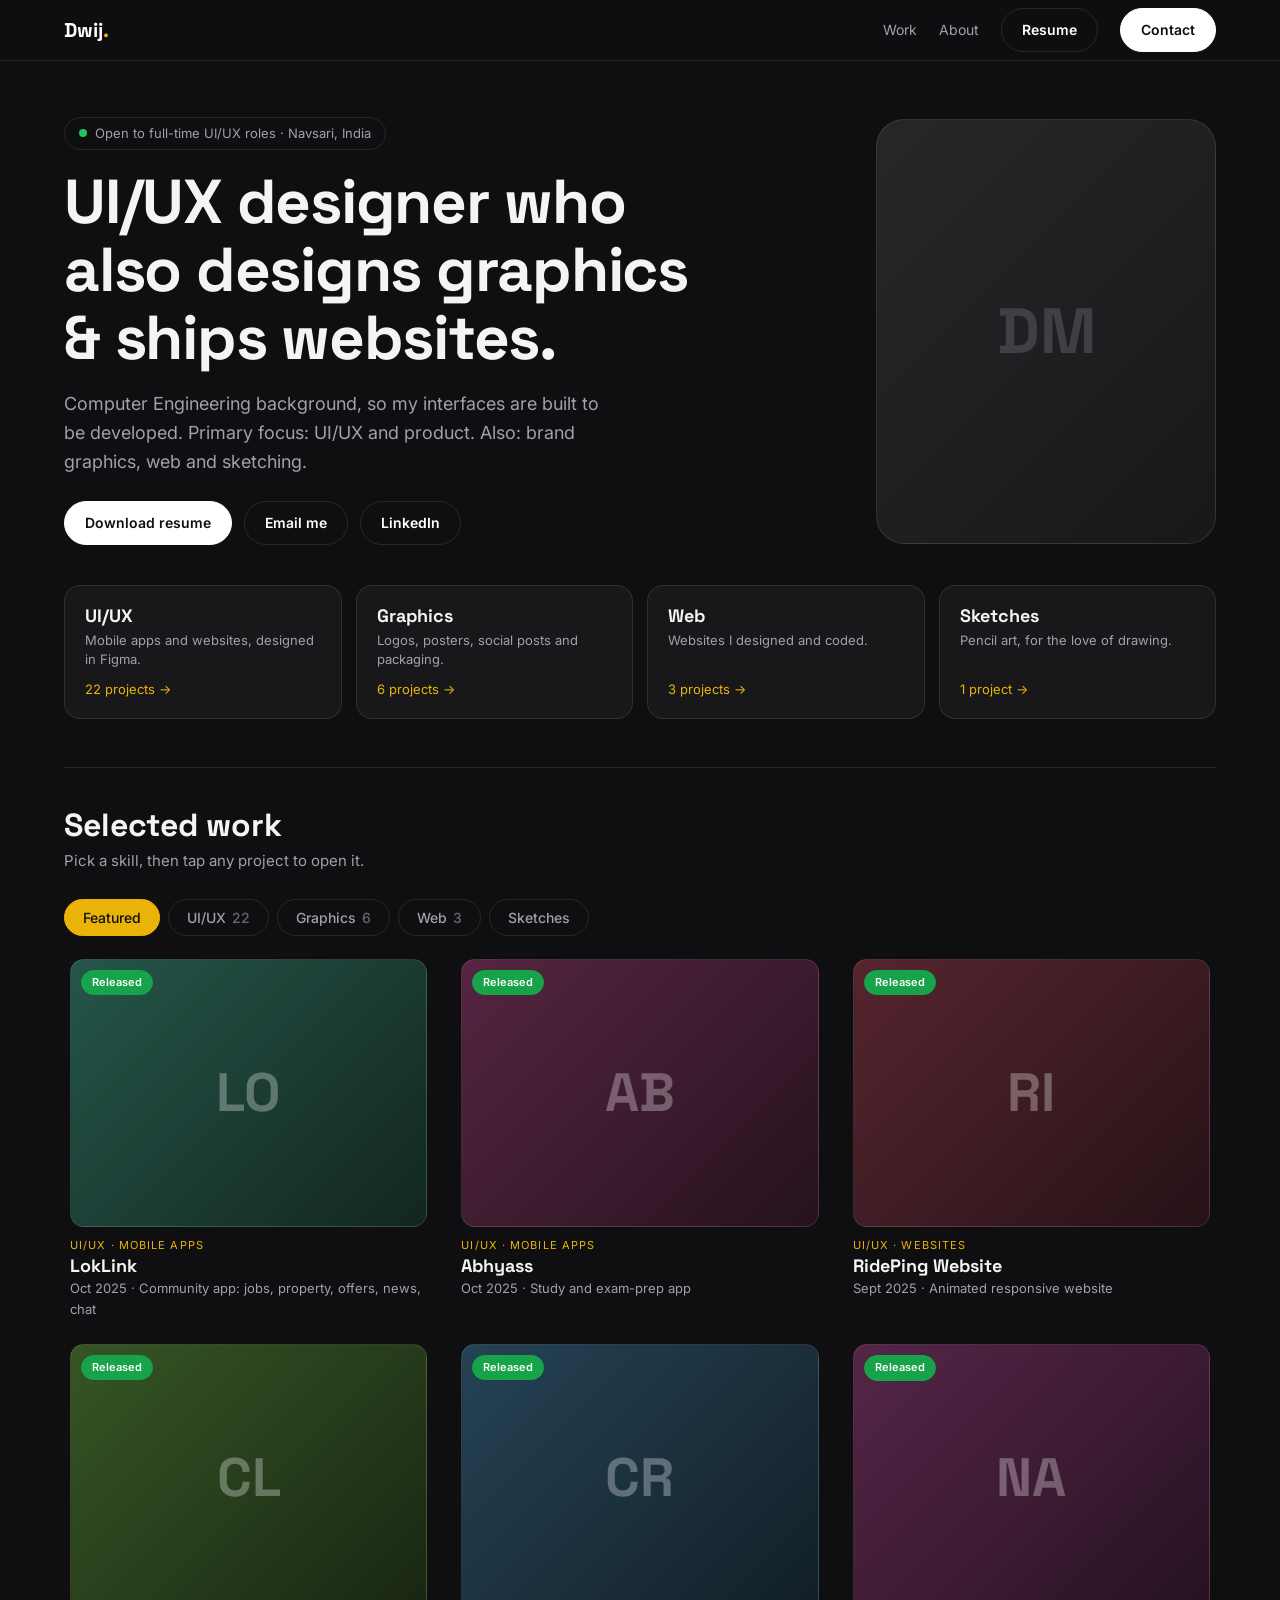
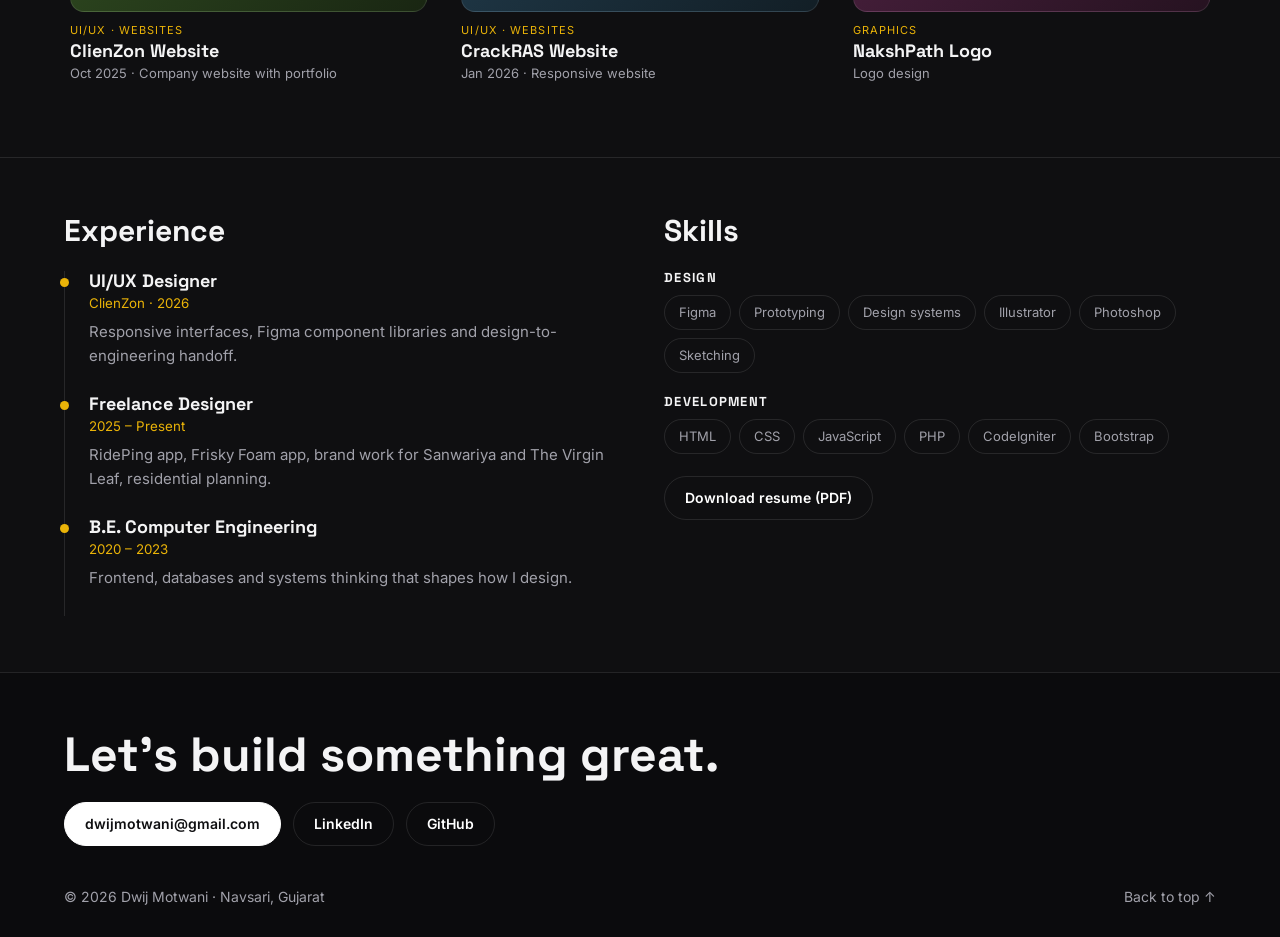
==== commit 75160b4c: "updated design" ====
--- a/index.html
+++ b/index.html
@@ -1,448 +1,352 @@
 <!DOCTYPE html>
 <html lang="en">
-
 <head>
-  <meta charset="UTF-8">
-  <meta name="viewport" content="width=device-width, initial-scale=1.0">
-  <title>Portfolio Landing Page</title>
-  <link rel="stylesheet" href="styles.css">
-  <link href='https://unpkg.com/boxicons@2.1.4/css/boxicons.min.css' rel='stylesheet'>
-
+<meta charset="UTF-8">
+<meta name="viewport" content="width=device-width, initial-scale=1, viewport-fit=cover">
+<title>Dwij Motwani | UI/UX & Graphic Designer</title>
+<meta name="description" content="Dwij Motwani - UI/UX & Graphic Designer. Figma prototypes, brand graphics and live websites.">
+<meta property="og:title" content="Dwij Motwani | UI/UX & Graphic Designer"><meta property="og:description" content="Figma prototypes, brand graphics and live websites."><meta property="og:image" content="https://dwijmotwani.github.io/dwij/images/uiux1.png"><meta name="theme-color" content="#0f0f11">
+<link rel="icon" href="data:image/svg+xml,<svg xmlns=%22http://www.w3.org/2000/svg%22 viewBox=%220 0 100 100%22><text y=%22.9em%22 font-size=%2290%22>D</text></svg>">
+<link href="https://fonts.googleapis.com/css2?family=Inter:wght@400;500;600&family=Space+Grotesk:wght@500;700&display=swap" rel="stylesheet">
+<style>
+:root{--bg:#0f0f11;--card:#18181b;--line:rgba(255,255,255,.1);--txt:#f4f4f5;--mut:#a1a1aa;--acc:#eab308}
+*{box-sizing:border-box;margin:0}
+html{scroll-behavior:smooth;scroll-padding-top:72px}
+body{background:var(--bg);color:var(--txt);font:16px/1.6 Inter,system-ui,sans-serif;overflow-x:hidden}
+a{color:inherit;text-decoration:none}button{font:inherit}
+.w{max-width:1200px;margin:0 auto;padding:0 24px}
+h1,h2,h3{font-family:'Space Grotesk',Inter,sans-serif;line-height:1.1}
+:focus-visible{outline:2px solid var(--acc);outline-offset:3px}
+nav{position:sticky;top:0;z-index:20;background:rgba(15,15,17,.85);backdrop-filter:blur(12px);border-bottom:1px solid var(--line)}
+nav .w{display:flex;justify-content:space-between;align-items:center;height:60px}
+nav .l{display:flex;gap:22px;align-items:center;font-size:14px;color:var(--mut)}
+
+.logo{font:700 20px 'Space Grotesk',Inter,system-ui,sans-serif;color:#fff}.logo i{color:var(--acc);font-style:normal}
+.btn{display:inline-block;padding:10px 20px;border-radius:99px;background:#fff;color:#0f0f11;font-weight:600;font-size:14px;border:1px solid #fff;cursor:pointer;transition:.2s}
+.btn.o{background:none;color:#fff;border-color:var(--line)}
+
+.hero{display:grid;grid-template-columns:1.5fr 1fr;gap:48px;align-items:center;padding-top:56px;padding-bottom:40px}
+.hero h1{font-size:clamp(34px,5.2vw,62px);letter-spacing:-.02em}
+.hero p{color:var(--mut);max-width:560px;margin:18px 0 24px;font-size:18px}
+.av{display:inline-flex;gap:8px;align-items:center;font-size:13px;color:var(--mut);border:1px solid var(--line);border-radius:99px;padding:5px 14px;margin-bottom:18px}
+.av:before{content:"";width:8px;height:8px;border-radius:50%;background:#22c55e}
+.r{display:flex;gap:12px;flex-wrap:wrap}
+.pt{position:relative;aspect-ratio:4/5;width:100%;max-width:340px;justify-self:end;border-radius:28px;overflow:hidden;background:linear-gradient(135deg,#27272a,#18181b);display:grid;place-items:center;border:1px solid var(--line)}
+.pt span{font:700 64px 'Space Grotesk',Inter,system-ui,sans-serif;color:#3f3f46}
+.pt img{position:absolute;inset:0;width:100%;height:100%;object-fit:cover}
+.sv{display:grid;grid-template-columns:repeat(auto-fit,minmax(160px,1fr));gap:14px;padding-bottom:48px}
+.sv button{display:flex;flex-direction:column;align-items:flex-start;justify-content:flex-start;text-align:left;background:var(--card);border:1px solid var(--line);border-radius:16px;padding:18px 20px;color:inherit;cursor:pointer;transition:.2s}
+
+.sv b{display:block;font:700 18px 'Space Grotesk',Inter,system-ui,sans-serif}.sv small{display:block;color:var(--mut);font-size:13px;margin:4px 0 10px;line-height:1.45}.sv em{margin-top:auto;font-style:normal;color:var(--acc);font-size:13px}
+.hd{padding:40px 0 14px;border-top:1px solid var(--line)}
+.hd h2{font-size:32px}.hd p{color:var(--mut);font-size:15px;margin-top:6px}
+.tabs{display:flex;gap:8px;overflow-x:auto;padding:12px 0;scrollbar-width:none;position:sticky;top:60px;z-index:10;background:var(--bg)}
+.tabs::-webkit-scrollbar{display:none}
+.tab{flex:none;padding:9px 18px;border-radius:99px;border:1px solid var(--line);background:none;color:var(--mut);font:500 14px Inter,system-ui,sans-serif;cursor:pointer;transition:.2s}
+.tab b{font-weight:500;opacity:.6;margin-left:6px}.tab.on{background:var(--acc);border-color:var(--acc);color:#0f0f11}
+.sub{display:flex;gap:8px;flex-wrap:wrap;padding:0 0 6px}.sub:empty{display:none}.sub button{background:none;border:0;border-bottom:2px solid transparent;color:var(--mut);padding:6px 4px;margin-right:12px;font-size:14px;cursor:pointer}.sub button b{font-weight:500;opacity:.6;margin-left:5px}.sub button.on{color:#fff;border-color:var(--acc)}
+.grid{display:grid;grid-template-columns:repeat(auto-fill,minmax(290px,1fr));gap:22px;padding:10px 0 24px}
+.card{display:flex;flex-direction:column;align-items:stretch;justify-content:flex-start;background:none;border:0;color:inherit;text-align:left;cursor:pointer;min-width:0}
+.im{position:relative;aspect-ratio:4/3;border-radius:14px;overflow:hidden;background:linear-gradient(135deg,hsl(var(--h,40) 40% 24%),hsl(var(--h,40) 35% 11%));border:1px solid var(--line)}
+.im img{width:100%;height:100%;object-fit:cover;object-position:top;transition:transform .5s}
+
+.im:after{content:"View project \2192";position:absolute;inset:auto 0 0 0;padding:34px 14px 12px;background:linear-gradient(transparent,rgba(0,0,0,.8));font-size:13px;font-weight:600;opacity:0;transition:.25s}
+.card:focus-visible .im:after{opacity:1}
+.im.bad img{display:none}.im.bad:before{content:attr(data-i);position:absolute;inset:0;display:grid;place-items:center;font:700 54px 'Space Grotesk',Inter,system-ui,sans-serif;color:rgba(255,255,255,.3)}
+.bd,.mc{position:absolute;z-index:1;padding:3px 10px;border-radius:99px;background:rgba(0,0,0,.65);backdrop-filter:blur(6px);border:1px solid var(--line);font-size:11px;font-weight:600;color:#fff}
+.bd{top:10px;left:10px}.bd.ok{background:#16a34a;border-color:#16a34a}.mc{top:10px;right:10px}
+.card .k{color:var(--acc);font-size:11px;text-transform:uppercase;letter-spacing:.1em;margin-top:10px;display:block}
+.card h3{font-size:18px;margin-top:2px}.card .c{color:var(--mut);font-size:13px;display:block;margin-top:2px}
+.more{text-align:center;padding-bottom:48px}
+.sec{padding:56px 0;border-top:1px solid var(--line)}
+.sec h2{font-size:30px;margin-bottom:24px}
+.two{display:grid;grid-template-columns:1fr 1fr;gap:48px}
+.tl{border-left:1px solid var(--line);padding:0 0 26px 24px;position:relative}
+.tl:before{content:"";position:absolute;left:-5px;top:7px;width:9px;height:9px;border-radius:50%;background:var(--acc)}
+.tl h3{font-size:18px}.tl small{color:var(--acc);display:block;margin:2px 0 6px}.tl p{color:var(--mut);font-size:15px}
+.sk h3{font-size:13px;text-transform:uppercase;letter-spacing:.1em;margin-bottom:10px}
+.chips{display:flex;flex-wrap:wrap;gap:8px;margin-bottom:22px}
+.chips span{padding:6px 14px;border:1px solid var(--line);border-radius:99px;font-size:13px;color:var(--mut)}
+footer{border-top:1px solid var(--line);padding:56px 0 28px;background:#0b0b0d}
+footer h2{font-size:clamp(30px,5vw,48px);margin-bottom:20px}
+footer .r{margin-bottom:40px}
+.ft{display:flex;justify-content:space-between;gap:12px;flex-wrap:wrap;color:var(--mut);font-size:14px}
+.stage.long{align-items:flex-start;overflow-y:auto}.stage.long img{max-height:none;width:100%;height:auto;border-radius:0}
+/* project modal */
+.ov{position:fixed;inset:0;z-index:50;background:rgba(5,5,7,.82);backdrop-filter:blur(6px);display:none;align-items:center;justify-content:center;padding:24px}
+.ov.on{display:flex}
+.md{position:relative;width:100%;max-width:1100px;height:min(760px,100%);background:var(--card);border:1px solid var(--line);border-radius:20px;display:grid;grid-template-columns:1.45fr 1fr;overflow:hidden}
+.gal{display:flex;flex-direction:column;min-width:0;min-height:0;background:#0c0c0e}
+.stage{flex:1;position:relative;min-height:0;display:flex;align-items:center;justify-content:center;padding:16px;touch-action:pan-y}
+.stage img{max-width:100%;max-height:100%;object-fit:contain;border-radius:8px;user-select:none;-webkit-user-drag:none}
+.nb{position:absolute;top:50%;transform:translateY(-50%);z-index:2}.nb.p{left:10px}.nb.n{right:10px}
+.cnt{position:absolute;top:auto;right:auto;left:14px;bottom:12px;z-index:2}
+.th{display:flex;gap:8px;padding:6px 16px 14px;overflow-x:auto;flex:none;scrollbar-width:thin}
+.th button{flex:none;width:68px;height:52px;padding:0;border:2px solid transparent;border-radius:8px;overflow:hidden;background:var(--card);cursor:pointer;opacity:.5;transition:.2s}
+.th button.on{border-color:var(--acc);opacity:1}.th img{width:100%;height:100%;object-fit:cover;object-position:top;display:block}
+.side{display:flex;flex-direction:column;min-height:0;min-width:0;border-left:1px solid var(--line)}
+.body{flex:1;overflow-y:auto;padding:28px 28px 16px}
+.body .k{color:var(--acc);font-size:12px;text-transform:uppercase;letter-spacing:.1em;display:block;padding-right:48px}
+.body h3{font-size:30px;margin:6px 0 16px;padding-right:48px}
+.body dl{display:grid;grid-template-columns:78px 1fr;gap:8px 12px;font-size:14px;margin-bottom:16px}
+.body dt{color:var(--mut)}.body dd{margin:0}
+.body p{color:var(--mut);margin-bottom:18px}
+.nt{font-size:13px;border-left:3px solid var(--acc);padding:2px 0 2px 12px;color:var(--mut);margin:0 0 18px}.ns{display:none;flex-direction:column;align-items:center;justify-content:center;text-align:center;gap:4px;color:var(--mut);padding:24px;min-height:240px}
+.pn{flex:none;display:grid;grid-template-columns:minmax(0,1fr) auto minmax(0,1fr);gap:8px;align-items:center;padding:12px 16px;border-top:1px solid var(--line);background:var(--card)}
+.pb{display:flex;align-items:center;gap:8px;min-width:0;background:none;border:0;color:var(--txt);font-size:13px;cursor:pointer;padding:6px;border-radius:10px}
+.pb span{overflow:hidden;text-overflow:ellipsis;white-space:nowrap}
+.pb.nx{justify-content:flex-end;text-align:right}.pn small{color:var(--mut);font-size:12px}
+.ib{background:rgba(255,255,255,.12);border:0;color:#fff;width:40px;height:40px;border-radius:50%;font-size:18px;cursor:pointer;display:grid;place-items:center;flex:none;transition:.2s}
+
+.cl{position:absolute;top:12px;right:12px;z-index:5;background:rgba(0,0,0,.6)}
+.cnt{display:none!important}
+#gi{transition:opacity .2s}.stage{cursor:default}.stage.long{cursor:default!important}
+.th{justify-content:center;align-items:center;gap:10px;padding:10px 16px 16px;overflow:visible}
+.th button.d{width:10px;height:10px;padding:0;border:0;border-radius:99px;background:rgba(255,255,255,.28);opacity:1;position:relative;transition:.2s}
+.th button.d:after{content:"";position:absolute;inset:-12px -5px}
+.th button.d.on{width:26px;background:var(--acc)}
+.th small{color:var(--mut);font-size:12px;margin-left:8px;white-space:nowrap}
+.sw{flex:none;display:flex;gap:6px;overflow-x:auto;padding:14px 64px 12px 20px;border-bottom:1px solid var(--line);scrollbar-width:none}.sw::-webkit-scrollbar{display:none}
+.sw button{flex:none;padding:6px 14px;border-radius:99px;border:1px solid var(--line);background:none;color:var(--mut);font:500 13px Inter,system-ui,sans-serif;cursor:pointer;transition:.2s}
+.sw button.on{background:var(--acc);border-color:var(--acc);color:#0f0f11}
+@media(max-width:860px){.sw{padding:12px 16px 10px}}
+@media(min-width:861px){.sw{flex-wrap:wrap;overflow:visible}}
+@media(hover:hover){.sw button:hover{color:#fff}.btn:hover{background:var(--acc);color:#0f0f11;border-color:var(--acc)}.sv button:hover{border-color:var(--acc);transform:translateY(-2px)}.tab:hover{color:#fff}.card:hover img{transform:scale(1.04)}.pb:hover{background:rgba(255,255,255,.07)}.ib:hover{background:var(--acc);color:#000}nav .l a:not(.btn):hover{color:#fff}.card:hover .im:after{opacity:1}}
+@media(max-width:860px){
+  .hero{grid-template-columns:1fr;gap:28px;padding-top:36px}.pt{justify-self:start;max-width:112px;aspect-ratio:1;border-radius:50%;order:-1}.hero>div:first-child{order:1}.pt span{font-size:32px}.hero{gap:20px}
+  .two{grid-template-columns:1fr;gap:32px}
+  nav .l a.h{display:none}nav .l{gap:10px}
+  .grid{grid-template-columns:repeat(auto-fill,minmax(240px,1fr));gap:18px}
+  .ov{padding:0;align-items:flex-end}
+  .md{height:94%;max-width:none;border-radius:20px 20px 0 0;grid-template-columns:1fr;grid-template-rows:minmax(0,52%) minmax(0,1fr)}.th{padding:4px 12px 10px}.th button{width:52px;height:40px}.stage{padding:10px}
+  .side{border-left:0;border-top:1px solid var(--line)}.body{padding:18px 20px 10px}.body h3{font-size:24px}
+  .cl{background:rgba(0,0,0,.7)}
+}
+@media(max-width:560px){.sv{grid-template-columns:repeat(2,minmax(0,1fr));gap:10px}.sv small{display:none}.sv button{padding:14px 16px}.sv b{margin-bottom:8px}}
+@media(max-width:420px){.w{padding-left:16px;padding-right:16px}.hero .r .btn{flex:1 1 calc(50% - 6px);text-align:center}.hero .r .btn:first-child{flex-basis:100%}.btn{padding:9px 16px}.hero p{font-size:16px}#pp span{display:none}}
+@media(prefers-reduced-motion:reduce){*{transition:none!important;scroll-behavior:auto!important}}
+/* modal v2 */
+.swh{flex:none;padding:16px 64px 12px 20px;border-bottom:1px solid var(--line)}
+.lb{display:block;font-size:11px;font-weight:600;letter-spacing:.12em;text-transform:uppercase;color:var(--mut);margin-bottom:10px}
+.sw{padding:0;border:0;overflow:visible;flex-wrap:wrap}
+.sw button.on{background:#f4f4f5;border-color:#f4f4f5;color:#0f0f11}
+.th{justify-content:flex-start;align-items:stretch;gap:10px;padding:12px 20px 0;overflow-x:auto;overflow-y:hidden}
+.th button.t{flex:1 0 calc(25% - 8px);min-width:72px;width:auto;height:auto;aspect-ratio:4/3;padding:0;border:2px solid transparent;border-radius:10px;overflow:hidden;background:#1b1b1f;cursor:pointer;opacity:.55;transition:.2s}
+.th button.t.on{opacity:1;border-color:#fff}
+.th button.t img{width:100%;height:100%;object-fit:contain;padding:4px;display:block}.th button.t img.lg{object-fit:cover;object-position:top;padding:0}
+.cap{flex:none;padding:8px 20px 14px;font-size:12px;color:var(--mut);min-height:34px}
+.ex{flex:none;padding:12px 20px;border-top:1px solid var(--line)}.ex .lb{margin-bottom:8px}
+.exl{display:flex;gap:8px;overflow-x:auto;padding:2px 2px 4px;scrollbar-width:none}.exl::-webkit-scrollbar{display:none}
+.exl button{flex:none;width:72px;height:54px;padding:0;border-radius:8px;border:2px solid transparent;background:#222226;overflow:hidden;cursor:pointer;opacity:.55;transition:.2s;color:var(--mut);font:700 13px Inter,system-ui,sans-serif;display:grid;place-items:center}
+.exl button.on{opacity:1;border-color:#fff}.exl img{width:100%;height:100%;object-fit:cover;display:block}
+.pb{position:relative;color:var(--mut)}.pb.nx{color:#fff;font-weight:600;font-size:15px}
+.pv{display:none;position:absolute;bottom:calc(100% + 12px);width:170px;background:#222226;border:1px solid var(--line);border-radius:12px;padding:8px;box-shadow:0 14px 34px rgba(0,0,0,.55);font-style:normal;pointer-events:none;text-align:left;z-index:6;font-weight:500}
+.pv img{width:100%;aspect-ratio:4/3;object-fit:cover;border-radius:8px;display:block}
+.pv em{display:block;font:500 12px Inter,system-ui,sans-serif;color:var(--txt);margin-top:6px;font-style:normal;white-space:normal}
+#pp .pv{left:0}#pn .pv{right:0}
+#dl .btn{display:inline-flex;align-items:center;gap:8px}
+@media(hover:hover){.pb:hover .pv,.pb:focus-visible .pv{display:block}}
+@media(max-width:860px){
+ .swh{padding:12px 16px 10px}.swh .lb{display:none}.sw{flex-wrap:nowrap;overflow-x:auto;scrollbar-width:none}.sw::-webkit-scrollbar{display:none}
+ .th{padding:8px 14px 0}.th button.t{min-width:56px;aspect-ratio:auto;height:44px}
+ .cap{padding:6px 16px 8px;min-height:0}.ex{display:none}.pv{display:none!important}
+}
+.th{box-sizing:border-box;height:88px;flex:none}
+.th button.t{flex:1 1 0;max-width:calc(25% - 8px);min-width:0;height:76px;aspect-ratio:auto}
+@media(max-width:860px){.th{height:52px}.th button.t{height:44px;min-width:0}}
+.cap{height:41px;min-height:0;overflow:hidden;white-space:nowrap;text-overflow:ellipsis;line-height:19px}
+@media(max-width:860px){.cap{height:34px}}
+</style>
 </head>
-
 <body>
-
-  <header class="l-header">
-    <nav class="nav bd-grid">
-      <div>
-        <a href="#" class="nav-logo">Dwij Motwani</a>
-      </div>
-
-      <div class="nav-menu" id="nav-menu">
-        <ul class="nav-list">
-          <li class="nav-item"><a href="#home" class="nav-link active">Home</a></li>
-          <li class="nav-item"><a href="#about" class="nav-link">About</a></li>
-          <li class="nav-item"><a href="#skills" class="nav-link">Skills</a></li>
-          <li class="nav-item"><a href="#portfolio" class="nav-link">Portfolio</a></li>
-          <li class="nav-item"><a href="#contact" class="nav-link">Contact</a></li>
-        </ul>
-      </div>
-
-      <div class="nav-toggle" id="nav-toggle">
-        <i class='bx bx-menu'></i>
-      </div>
-    </nav>
-  </header>
-
-  <main class="l-main">
-    <section class="home" id="home">
-      <div class="home-container bd-grid">
-        <h1 class="home-title"><span>Hello, I'M</h1>
-        <h2 class="home-title"><span>Dwij Motwani</h2>
-        <h3 class="home-title" id="typing-effect"></h3>
-
-        <div class="home-scroll">
-          <a href="#about" class="home-scroll-link"><i class='bx bx-up-arrow-alt'></i>SCROLL DOWN</a>
-        </div>
-
-        <img src="images/dwij2.png" alt="Dwij Motwani" class="home-img">
-      </div>
-    </section>
-
-
-    <section class="about section" id="about">
-      <h2 class="section-title">About</h2>
-      <div class="about-container bd-grid">
-        <!-- <div class="about-img">
-                    <img src="images/dwij.png" alt="Dwij Motwani image">
-                </div> -->
-        <div>
-          <h2 class="about-subtitle">I'm Dwij Motwani</h2>
-          <span class="about-profession">UI/UX | Web | Product | Graphics Designer</span>
-          <p class="about-text">
-            As a passionate UI/UX Designer, Web Designer, Product Designer and Graphics Designer, I bring a creative and
-            adaptable approach to every project. With 1 year of experience in UI/UX design and web design & development,
-            I’m skilled in tools like Figma, Adobe Illustrator, and Photoshop, and technologies such as HTML, CSS,
-            JavaScript, PHP, and CodeIgniter. While I’m learning Graphics and Product Design independently, I’ve designed an existing
-            product to apply my knowledge. I am committed to continuous learning and believe in effective communication
-            for delivering high-quality work.
-          </p>
-
-
-          <div class="about-social">
-            <a href="https://www.linkedin.com/in/dwijmotwani" class="about-social-icon"><i class='bx bxl-linkedin'></i></a>
-            <a href="https://github.com/DwijMotwani" class="about-social-icon"><i class='bx bxl-github'></i></a>
-            <a href="https://www.instagram.com/dwij_motwani" class="about-social-icon"><i class='bx bxl-instagram'></i></a>
-          </div>
-        </div>
-      </div>
-    </section>
-
-    <section class="skills section" id="skills">
-      <h2 class="section-title">Skills</h2>
-
-      <div class="skills-container bd-grid">
-        <div class="skills-box">
-
-          <h3 class="skills-subtitle">Design</h3>
-          <span class="skills-name">UI/UX Design</span>
-          <span class="skills-name">Product Design</span>
-          <span class="skills-name">Graphics Design</span>
-          <span class="skills-name">Figma</span>
-          <span class="skills-name">Adobe Illustrator</span>
-          <span class="skills-name">Adobe Photoshop</span>
-          <span class="skills-name">Sketching</span>
-          <span class="skills-name">Image Editing</span>
-          <span class="skills-name">Thumbnail Editing</span>
-          <span class="skills-name">Creative Thinking</span>
-
-          <h3 class="skills-subtitle">Development</h3>
-          <span class="skills-name">HTML</span>
-          <span class="skills-name">CSS</span>
-          <span class="skills-name">JavaScript</span>
-          <span class="skills-name">PHP</span>
-          <span class="skills-name">CodeIgniter Framework</span>
-          <span class="skills-name">Visual Studio Code</span>
-          <span class="skills-name">Bootstrap</span>
-          <span class="skills-name">Xampp</span>
-
-          <h3 class="skills-subtitle">Content Creation</h3>
-          <span class="skills-name">Live Streaming</span>
-          <span class="skills-name">YouTube</span>
-          <span class="skills-name">Image Editing</span>
-          <span class="skills-name">Video Editing</span>
-          <span class="skills-name">Gaming</span>
-          <span class="skills-name">Problem Solving</span>
-
-        </div>
-
-
-        <div class="skills-img">
-          <img src="images/bg.jpg" alt="skills image">
-        </div>
-      </div>
-    </section>
-
-
-
-    <!-- Portfolio Sections -->
-    <section class="portfolio-section active portfolio">
-      <!-- Navigation Menu -->
-      <section id="portfolio">
-        <h2 class="section-title">Portfolio</h2>
-<!--         <nav class="portfolio-nav">
-          <ul>
-            <li><a href="#all" class="active" onclick="filterPortfolio('all')">All</a></li>
-            <li><a href="#uiux" onclick="filterPortfolio('uiux')">UI/UX Design</a></li>
-            <li><a href="#product" onclick="filterPortfolio('product')">Product Design</a></li>
-            <li><a href="#graphics" onclick="filterPortfolio('product')">Graphic Design</a></li>
-            <li><a href="#web" onclick="filterPortfolio('web')">Web Design</a></li>
-            <li><a href="#sketching" onclick="filterPortfolio('sketching')">Sketching</a></li>
-          </ul>
-        </nav> -->
-      </section>
-      <!-- UI/UX Design Section -->
-      <div class="portfolio-item uiux">
-        <h3>UI/UX Design Projects</h3>
-        <h3 style="color:red;">(View on Figma for Best Experience)</h3>
-        <p>My UI/UX project. I have completed this Project for ottaBOX Tecchnologies as a Freelancer. Tools: Figma,
-          Photoshop.</p>
-        <div class="image-container">
-          <div class="image-box">
-            <img src="images/uiux1.png" alt="Work Image" onclick="openModal('images/uiux1.png')">
-            <div class="text-button-container">
-              <p>Frisky Foam App User Screens</p>
-              <a href="https://www.figma.com/proto/ViQoiMZBWlZwS9J4INYU6I/Car-Wash-Design-2?page-id=0%3A1&node-id=2254-5735&starting-point-node-id=2254%3A5735&scaling=min-zoom&show-proto-sidebar=1&t=rajz34nvLq8rjV8V-1"
-                class="image-button" target="_blank">View Figma</a>
-            </div>
-          </div>
-          <div class="image-box">
-            <img src="images/uiux2.png" alt="Output Image" onclick="openModal('images/uiux2.png')">
-            <div class="text-button-container">
-              <p>Frisky Foam App Cleaner Screens</p>
-              <a href="https://www.figma.com/proto/ViQoiMZBWlZwS9J4INYU6I/Car-Wash-Design-2?page-id=0%3A1&node-id=2254-8546&starting-point-node-id=2254%3A8546&scaling=min-zoom&show-proto-sidebar=1&t=rajz34nvLq8rjV8V-1"
-                class="image-button" target="_blank">View Figma</a>
-            </div>
-          </div>
-        </div><br>
-        <div class="image-container">
-          <div class="image-box">
-            <img src="images/cakeshop2.png" alt="Work Image" onclick="openModal('images/cakeshop.png')">
-            <div class="text-button-container">
-              <p>Cake Shop Screen (My Beautiful Work)</p>
-              <a href="https://www.figma.com/proto/tAtU9XP5xhECrO7vgIP40X/Cake-Shop?page-id=0%3A1&node-id=1-2&viewport=52%2C701%2C0.76&t=ASetp4qfNYfD6cYc-1&scaling=min-zoom&content-scaling=fixed&starting-point-node-id=1%3A2"
-                class="image-button" target="_blank">View Figma</a>
-            </div>
-          </div>
-          <div class="image-box">
-            <img src="images/juice.png" alt="Output Image" onclick="openModal('images/juice.png')">
-            <div class="text-button-container">
-              <p>Juice Cans Screens</p>
-              <a href="https://www.figma.com/proto/Qjmu2CLNrHucnR2kqX2CPF/juice?page-id=0%3A1&node-id=2-2&p=f&viewport=1738%2C368%2C0.27&t=5lsdQiaXVrpkQDJH-1&scaling=scale-down&content-scaling=fixed&starting-point-node-id=2%3A2"
-                class="image-button" target="_blank">View Figma</a>
-            </div>
-          </div>
-        </div>
-      </div><br>
-
-            <!-- Graphics Design Section -->
-      <div class="portfolio-item graphics">
-        <h3>Graphics Design Projects</h3>
-        <p>Graphics design project done by Myself for Learning Graphics Design. Tools: Photoshop.</p>
-        <div class="image-container">
-          <div class="image-box">
-            <img src="images/luxoridestask1.png" alt="Work Image" onclick="openModal('images/luxoridestask1.png')">
-            <div class="text-button-container">
-              <p>Luxorides Instagram Poster</p>
-              <a href="javascript:void(0);" class="image-button" onclick="openModal('images/luxoridestask1.png')">View</a>
-            </div>
-          </div>
-          <div class="image-box">
-            <img src="images/luxoridestask2.png" alt="Output Image" onclick="openModal('images/luxoridestask2.png')">
-            <div class="text-button-container">
-              <p>Luxorides Website Banner</p>
-              <a href="javascript:void(0);" class="image-button"
-                onclick="openModal('images/luxoridestask2.png')">View</a>
-            </div>
-          </div>
-        </div><br>
-        <div class="image-container">
-          <div class="image-box">
-            <img src="images/ng.jpg" alt="Work Image" onclick="openModal('images/ng.jpg')">
-            <div class="text-button-container">
-              <p>NG Tours and Travels Poster</p>
-              <a href="javascript:void(0);" class="image-button" onclick="openModal('images/ng.jpg')">View</a>
-            </div>
-          </div>
-          <div class="image-box">
-            <img src="images/linkedin.jpg" alt="Output Image" onclick="openModal('images/linkedin.jpg')">
-            <div class="text-button-container">
-              <p>Linkedin Membership Poster</p>
-              <a href="javascript:void(0);" class="image-button"
-                onclick="openModal('images/linkedin.jpg')">View</a>
-            </div>
-          </div>
-        </div><br>
-        <div class="image-container">
-          <div class="image-box">
-            <img src="images/CaféCulturePoster.jpg" alt="Work Image" onclick="openModal('images/CaféCulturePoster.jpg')">
-            <div class="text-button-container">
-              <p>CaféCulture Poster</p>
-              <a href="javascript:void(0);" class="image-button" onclick="openModal('images/CaféCulturePoster.jpg')">View</a>
-            </div>
-          </div>
-          <div class="image-box">
-            <img src="images/CaféCultureInstagram.jpg" alt="Output Image" onclick="openModal('images/CaféCultureInstagram.jpg')">
-            <div class="text-button-container">
-              <p>CaféCulture Instagram Poster</p>
-              <a href="javascript:void(0);" class="image-button"
-                onclick="openModal('images/CaféCultureInstagram.jpg')">View</a>
-            </div>
-          </div>
-        </div>
-      </div><br>
-      
-      <!-- Product Design Section -->
-      <div class="portfolio-item product">
-        <h3>Product Design Projects</h3>
-        <p>Product design project done by Myself for Learning Product Design. Tools: Photoshop.</p>
-        <div class="image-container">
-          <div class="image-box">
-            <img src="images/Kurkure.png" alt="Work Image" onclick="openModal('images/Kurkure.png')">
-            <div class="text-button-container">
-              <p>Kurkure Design Image</p>
-              <a href="javascript:void(0);" class="image-button" onclick="openModal('images/Kurkure.png')">View</a>
-            </div>
-          </div>
-          <div class="image-box">
-            <img src="images/Bag_of_Kurkure.jpg" alt="Output Image" onclick="openModal('images/Bag_of_Kurkure.jpg')">
-            <div class="text-button-container">
-              <p>Kurkure Package Output Image</p>
-              <a href="javascript:void(0);" class="image-button"
-                onclick="openModal('images/Bag_of_Kurkure.jpg')">View</a>
-            </div>
-          </div>
-        </div>
-      </div><br>
-
-      <!-- Web Design Section -->
-      <div class="portfolio-item web">
-        <h3>Web Design Projects</h3>
-        <p>My web design projects. I have completed this Projects for ottaBOX Tecchnologies as an Intern. Tools: HTML,
-          CSS, JavaScript, Codeigniter, Visual Studio, Bootstrap, Xampp.</p>
-        <div class="image-container">
-          <div class="image-box">
-            <img src="images/Web1.png" alt="Work Image" onclick="openModal('images/Web1.png')">
-            <div class="text-button-container">
-              <p>Akshar Agro Website</p>
-              <a href="https://aksharagroagency.net/" class="image-button" target="_blank">View Website</a>
-            </div>
-          </div>
-          <div class="image-box">
-            <img src="images/web2.png" alt="Output Image" onclick="openModal('images/web2.png')">
-            <div class="text-button-container">
-              <p>Tata Nexon (Webpage Discontinued)</p>
-              <a href="javascript:void(0);" class="image-button" onclick="openModal('images/web2.png')">View</a>
-            </div>
-          </div>
-        </div><br>
-        <div class="image-container">
-          <div class="image-box">
-            <img src="images/web3.png" alt="Work Image" onclick="openModal('images/web3.png')">
-            <div class="text-button-container">
-              <p>Tata Safari (Webpage Discontinued)</p>
-              <a href="javascript:void(0);" class="image-button" onclick="openModal('images/web3.png')">View</a>
-            </div>
-          </div>
-          <div class="image-box">
-            <img src="images/web4.png" alt="Output Image" onclick="openModal('images/web4.png')">
-            <div class="text-button-container">
-              <p>Tata Harrier (Webpage Discontinued)</p>
-              <a href="javascript:void(0);" class="image-button" onclick="openModal('images/web4.png')">View</a>
-            </div>
-          </div>
-          <div class="image-box">
-            <img src="images/web5.png" alt="Output Image" onclick="openModal('images/web5full.png')">
-            <div class="text-button-container">
-              <p>Fashion Website (College Project)</p>
-              <a href="javascript:void(0);" class="image-button" onclick="openModal('images/web5full.png')">View</a>
-            </div>
-          </div>
-        </div>
-      </div><br>
-      
-      <!-- My Sketching Arts -->
-      <div class="portfolio-item sketching">
-        <h3>My Sketching Arts</h3>
-        <p>I love doing Drawing and Sketching.</p>
-        <div class="image-container">
-          <div class="image-box">
-            <img src="images/sketch1.jpg" alt="Sketch Image" onclick="openModal('images/sketch1.jpg')">
-            <div class="text-button-container">
-              <p>RadheKrishna</p>
-              <a href="javascript:void(0);" class="image-button" onclick="openModal('images/sketch1.jpg')">View</a>
-            </div>
-          </div>
-          <div class="image-box">
-            <img src="images/sketch2.jpg" alt="Sketch Image" onclick="openModal('images/sketch2.jpg')">
-            <div class="text-button-container">
-              <p>ShivParvati</p>
-              <a href="javascript:void(0);" class="image-button" onclick="openModal('images/Sketch2.jpg')">View</a>
-            </div>
-          </div>
-          <div class="image-box">
-            <img src="images/sketch3.jpg" alt="Sketch Image" onclick="openModal('images/sketch3.jpg')">
-            <div class="text-button-container">
-              <p>Mercedese E-Class</p>
-              <a href="javascript:void(0);" class="image-button" onclick="openModal('images/Sketch3.jpg')">View</a>
-            </div>
-          </div>
-          <div class="image-box">
-            <img src="images/sketch4.jpg" alt="Sketch Image" onclick="openModal('images/sketch4.jpg')">
-            <div class="text-button-container">
-              <p>Car</p>
-              <a href="javascript:void(0);" class="image-button" onclick="openModal('images/Sketch4.jpg')">View</a>
-            </div>
-          </div>
-          <div class="image-box">
-            <img src="images/sketch5.jpg" alt="Sketch Image" onclick="openModal('images/sketch5.jpg')">
-            <div class="text-button-container">
-              <p>SaiRam</p>
-              <a href="javascript:void(0);" class="image-button" onclick="openModal('images/Sketch5.jpg')">View</a>
-            </div>
-          </div>
-        </div>
-      </div>
-
-      <!-- <div class="portfolio-item gaming">
-        <h3>Gaming Project</h3>
-        <p>Brief description of your gaming project or design related to gaming (e.g., thumbnails).</p>
-        <div class="image-container">
-          <div class="image-box">
-            <img src="images/game-work.jpg" alt="Gaming Image" onclick="openModal('images/game-work.jpg')">
-            <div class="text-button-container">
-              <p>Output Image</p>
-              <a href="https://example.com/work-image" class="image-button" target="_blank">View</a>
-            </div>
-          </div>
-          <div class="image-box">
-            <img src="images/game-output.jpg" alt="Gaming Output Image" onclick="openModal('images/game-output.jpg')">
-            <div class="text-button-container">
-              <p>Output Image</p>
-              <a href="https://example.com/work-image" class="image-button" target="_blank">View</a>
-            </div>
-          </div>
-        </div>
-      </div> -->
-
-    </section>
-
-    <!-- Lightbox Modal -->
-    <div id="lightbox-modal" class="lightbox">
-      <span class="close-btn" onclick="closeModal()">&times;</span>
-      <img id="modal-image" src="" alt="Modal Content">
+<nav><div class="w">
+  <a class="logo" href="#top">Dwij<i>.</i></a>
+  <div class="l">
+    <a class="h" href="#work">Work</a><a class="h" href="#about">About</a>
+    <a class="btn o" href="resume.pdf" target="_blank" rel="noopener">Resume</a>
+    <a class="btn" href="#contact">Contact</a>
+  </div>
+</div></nav>
+
+<header class="hero w" id="top">
+  <div>
+    <div class="av">Open to full-time UI/UX roles · Navsari, India</div>
+    <h1>UI/UX designer who also designs graphics & ships websites.</h1>
+    <p>Computer Engineering background, so my interfaces are built to be developed. Primary focus: UI/UX and product. Also: brand graphics, web and sketching.</p>
+    <div class="r"><a class="btn" href="resume.pdf" target="_blank" rel="noopener">Download resume</a><a class="btn o" href="mailto:dwijmotwani@gmail.com">Email me</a><a class="btn o" href="https://linkedin.com/in/dwijmotwani" target="_blank" rel="noopener">LinkedIn</a></div>
+  </div>
+  <div class="pt"><span>DM</span><img src="https://dwijmotwani.github.io/dwij/images/dwij2.png" alt="Dwij Motwani" onerror="this.remove()"></div>
+</header>
+
+<div class="w sv" id="sv" aria-label="Skills"></div>
+
+<main class="w" id="work">
+  <div class="hd"><h2>Selected work</h2><p>Pick a skill, then tap any project to open it.</p></div>
+  <div class="tabs" id="tabs" role="tablist" aria-label="Work categories"></div>
+  <div class="sub" id="sub"></div>
+  <div class="grid" id="grid"></div>
+  <div class="more"><button class="btn o" id="more" style="display:none"></button></div>
+</main>
+
+<section class="sec" id="about"><div class="w two">
+  <div>
+    <h2>Experience</h2>
+    <div class="tl"><h3>UI/UX Designer</h3><small>ClienZon · 2026</small><p>Responsive interfaces, Figma component libraries and design-to-engineering handoff.</p></div>
+    <div class="tl"><h3>Freelance Designer</h3><small>2025 – Present</small><p>RidePing app, Frisky Foam app, brand work for Sanwariya and The Virgin Leaf, residential planning.</p></div>
+    <div class="tl"><h3>B.E. Computer Engineering</h3><small>2020 – 2023</small><p>Frontend, databases and systems thinking that shapes how I design.</p></div>
+  </div>
+  <div class="sk">
+    <h2>Skills</h2>
+    <h3>Design</h3><div class="chips"><span>Figma</span><span>Prototyping</span><span>Design systems</span><span>Illustrator</span><span>Photoshop</span><span>Sketching</span></div>
+    <h3>Development</h3><div class="chips"><span>HTML</span><span>CSS</span><span>JavaScript</span><span>PHP</span><span>CodeIgniter</span><span>Bootstrap</span></div>
+    <a class="btn o" href="resume.pdf" target="_blank" rel="noopener">Download resume (PDF)</a>
+  </div>
+</div></section>
+
+<footer id="contact"><div class="w">
+  <h2>Let's build something great.</h2>
+  <div class="r">
+    <a class="btn" href="mailto:dwijmotwani@gmail.com">dwijmotwani@gmail.com</a>
+    <a class="btn o" href="https://linkedin.com/in/dwijmotwani" target="_blank" rel="noopener">LinkedIn</a>
+    <a class="btn o" href="https://github.com/DwijMotwani" target="_blank" rel="noopener">GitHub</a>
+  </div>
+  <div class="ft"><span>© 2026 Dwij Motwani · Navsari, Gujarat</span><a href="#top">Back to top ↑</a></div>
+</div></footer>
+
+<div class="ov" id="ov">
+  <div class="md" role="dialog" aria-modal="true" aria-labelledby="dt">
+    <button class="ib cl" id="dx" aria-label="Close project">&times;</button>
+    <div class="gal">
+      <div class="stage" id="stage"><button class="ib nb p" id="ip" aria-label="Previous image">&larr;</button><img id="gi" alt=""><div class="ns" id="ns">Mockups coming soon.<br>Use the Figma button to see the full design.</div><button class="ib nb n" id="in" aria-label="Next image">&rarr;</button><span class="mc cnt" id="cn"></span></div>
+      <div class="th" id="th"></div><div class="cap" id="cap" aria-live="polite"></div>
     </div>
-
-    <section class="contact section" id="contact">
-      <h2 class="section-title">Contact</h2>
-
-      <div class="contact-container bd-grid">
-        <div class="contact-info">
-          <h3 class="contact-subtitle">EMAIL</h3>
-          <span class="contact-text">dwijmotwani@gmail.com</span>
-
-          <h3 class="contact-subtitle">PHONE</h3>
-          <span class="contact-text">+91 8200009219</span>
-
-          <h3 class="contact-subtitle">ADDRESS</h3>
-          <span class="contact-text">Navsari, Gujarat, india</span>
-        </div>
-        <!-- 
-        <form action="" class="contact-form">
-          <div class="contact-inputs">
-            <input type="text" placeholder="Name" class="contact-input">
-            <input type="email" placeholder="Email" class="contact-input">
-          </div>
-
-          <textarea name="" id="" cols="0" rows="10" class="contact-input"></textarea>
-
-          <input type="submit" value="Send" class="contact-button">
-        </form> -->
-      </div>
-    </section>
-
-  </main>
-
-  <footer class="footer section">
-    <div class="footer-container bd-grid">
-      <div class="footer-data">
-        <h2 class="footer-title">Dwij Motwani</h2>
-        <p class="footer-text">I'm Dwij Motwani and this is my personal website</p>
-      </div>
-
-      <div class="footer-data">
-        <h2 class="footer-title">Dwij Motwani</h2>
-        <ul>
-          <li><a href="#home" class="footer-link">Home</a></li>
-          <li><a href="#about" class="footer-link">About</a></li>
-          <li><a href="#skills" class="footer-link">Skills</a></li>
-          <li><a href="#portfolio" class="footer-link">Portfolio</a></li>
-          <li><a href="#contact" class="footer-link">Contact</a></li>
-        </ul>
-      </div>
-
-      <div class="footer-data">
-        <h2 class="footer-title">FOLLOW</h2>
-
-        <a href="https://www.instagram.com/dwij_motwani" class="footer-social"><i class='bx bxl-instagram'></i></a>
-        <a href="https://www.facebook.com/dwij.motwani" class="footer-social"><i class='bx bxl-facebook'></i></a>
-        <a href="https://x.com/DwijMotwani" class="footer-social"><i class='bx bxl-twitter'></i></a>
-      </div>
+    <div class="side"><div class="swh"><span class="lb">Discover skills</span><div class="sw" id="sw" role="tablist" aria-label="Switch skill"></div></div>
+      <div class="body" id="bd"><span class="k" id="dk"></span><h3 id="dt"></h3><dl id="dm"></dl><p id="dd"></p><p class="nt" id="nt">Unreleased work. Names, colors and content have been changed.</p><div class="r" id="dl"></div></div>
+      <div class="ex" id="ex"><span class="lb">Explore projects</span><div class="exl" id="exl"></div></div>
+      <div class="pn"><button class="pb" id="pp" aria-label="Previous project">&larr; <span id="ppt"></span><i class="pv" id="ppv"><img id="ppi" alt=""><em></em></i></button><small id="pc"></small><button class="pb nx" id="pn" aria-label="Next project"><span id="pnt"></span> &rarr;<i class="pv" id="pnv"><img id="pni" alt=""><em></em></i></button></div>
     </div>
-  </footer>
-
-  <script src="scrollreveal.js"></script>
-  <script src="script.js"></script>
+  </div>
+</div>
+<noscript><p style="padding:24px;color:#a1a1aa">Please enable JavaScript to view the project gallery.</p></noscript>
+
+<script>
+const B='https://dwijmotwani.github.io/dwij/images/',F='https://www.figma.com/proto/';
+const FG='https://www.figma.com/design/iKXPRvxazvUd8kX4MpUJrc/My-Portfolio-Works?node-id=';
+const I=(s,n,e='png')=>Array.from({length:n},(_,i)=>`images/${s}-${i+1}.${e}`); // images/loklink-1.png, -2.png ...
+const A='Mobile apps',W='Websites';
+const NDA=1;
+/* ONE ENTRY = ONE PROJECT.
+   k = tab, s = sub-filter, f = Featured order, r:1 = released online, node = Figma section id (adds "View design in Figma"),
+   imgs = mockups (missing files are skipped automatically). Optional: role, impact, links:[['Visit live site','https://...']] */
+const P=[
+// ---- Released online
+{k:'UI/UX',s:A,f:1,r:1,t:'LokLink',badge:'Released',date:'Oct 2025',ctx:'Community app: jobs, property, offers, news, chat',tools:'Figma',d:'Business profiles, offers and discounts, jobs, property, news and matrimonial listings, and chat in one community app.',node:'73-27447',role:'UI/UX Designer',cover:'images/loklink-cover.webp',imgs:I('loklink',4,'webp')},
+{k:'UI/UX',s:A,f:2,r:1,t:'Abhyass',badge:'Released',date:'Oct 2025',ctx:'Study and exam-prep app',tools:'Figma',d:'Generates a study routine, runs focus-timer sessions with a growing forest, and guides exam preparation.',node:'68-16930',role:'UI/UX Designer',cover:'images/abhyass-cover.webp',imgs:I('abhyass',12,'webp')},
+{k:'UI/UX',s:W,f:3,r:1,t:'RidePing Website',badge:'Released',date:'Sept 2025',ctx:'Animated responsive website',tools:'Figma',d:'Animated marketing website designed for desktop, tablet and mobile, with a contact form for each size.',node:'70-22106',role:'UI/UX Designer',cover:'images/rideping-web-cover.webp',imgs:I('rideping-web',2,'webp')},
+{k:'UI/UX',s:W,f:4,r:1,t:'ClienZon Website',badge:'Released',date:'Oct 2025',ctx:'Company website with portfolio',tools:'Figma',d:'Company website with a home page, portfolio pages and a project popup.',node:'74-29464',role:'UI/UX Designer',imgs:I('clienzon-web',3)},
+{k:'UI/UX',s:W,f:5,r:1,t:'CrackRAS Website',badge:'Released',date:'Jan 2026',ctx:'Responsive website',tools:'Figma',d:'Home page designed for desktop, tablet and mobile.',node:'72-23962',role:'UI/UX Designer',cover:'images/crackras-web-cover.webp',imgs:I('crackras-web',2,'webp')},
+{k:'Graphics',f:6,r:1,t:'NakshPath Logo',badge:'Released',ctx:'Logo design',tools:'Figma',d:'Logo system with stacked and horizontal lockups and Rudraksha-bead icon variations.',node:'78-34500',role:'Logo Designer',imgs:I('nakshpath',3)},
+// ---- Unreleased (names and colors changed to respect NDA)
+{k:'UI/UX',s:A,nda:NDA,t:'Class App',badge:'Unreleased',date:'Nov 2025',ctx:'Live and recorded lectures app',tools:'Figma',d:'Live lectures, video lectures by subject, doubts, and a horizontal video player.',node:'69-18513',imgs:I('class-app',3)},
+{k:'UI/UX',s:A,nda:NDA,t:'News App',badge:'Unreleased',date:'Nov 2025',ctx:'Multilingual news and video app',tools:'Figma',d:'Language selection, short news, trending, video feed and user uploads.',node:'63-28578',imgs:I('news-app',3)},
+{k:'UI/UX',s:A,nda:NDA,t:'Friendy',badge:'Unreleased',date:'Oct 2025',ctx:'Social app with video calls and games',tools:'Figma',d:'Profile discovery, video calls, lounges and in-app games.',node:'62-23868',imgs:I('friendy',3)},
+{k:'UI/UX',s:A,nda:NDA,t:'CollabNow',badge:'Unreleased',date:'Oct 2025',ctx:'Brand and influencer collaboration app',tools:'Figma',d:'Brands post projects, influencers send proposals, with search and chat.',node:'60-22618',imgs:I('collabnow',3)},
+{k:'UI/UX',s:A,nda:NDA,t:'Orderit',badge:'Unreleased',date:'Sept 2025',ctx:'Shopping app with self-pickup',tools:'Figma',d:'Categories, filters, search, product details and a cart with self-pickup locations.',node:'58-21337',imgs:I('orderit',3)},
+{k:'UI/UX',s:A,nda:NDA,t:'Ridey',badge:'Unreleased',date:'May 2025',ctx:'Ride booking app',tools:'Figma',d:'Choose a ride, pay with UPI and get ride notifications.',node:'53-1054',imgs:I('ridey',3)},
+{k:'UI/UX',s:W,nda:NDA,t:'Arena Website',badge:'Unreleased',date:'May 2026',ctx:'Long-scroll desktop website',tools:'Figma',node:'74-32485',imgs:I('arena',2)},
+{k:'UI/UX',s:W,nda:NDA,t:'Tour & Travel Website',badge:'Unreleased',date:'May 2026',ctx:'Tour and travel website',tools:'Figma',node:'74-29622',imgs:I('tour-travel',2)},
+{k:'UI/UX',s:W,nda:NDA,t:'Lawyer App Website',badge:'Unreleased',date:'June 2026',ctx:'404 page and loading screen',tools:'Figma',node:'72-23963',imgs:I('lawyer',2)},
+{k:'UI/UX',s:W,nda:NDA,t:'ANWESHAN 2K25 Website',badge:'Unreleased',date:'Nov 2025',ctx:'Event website: desktop, tablet, mobile',tools:'Figma',node:'67-8521',imgs:I('anweshan',3)},
+{k:'UI/UX',s:W,nda:NDA,t:'Travel Website',badge:'Unreleased',date:'Aug 2025',ctx:'Hotel, flight and tour booking',tools:'Figma',d:'Hotel and flight search and listings, tour booking and a user dashboard.',node:'56-16001',imgs:I('travel',3)},
+{k:'UI/UX',s:W,nda:NDA,t:'Multi-Loan Website',badge:'Unreleased',date:'July 2025',ctx:'Animated financial services website',tools:'Figma',node:'54-9793',imgs:I('multiloan',2)},
+{k:'UI/UX',s:W,nda:NDA,t:'Fashion Store Website',badge:'Unreleased',date:'June 2025',ctx:'Responsive e-commerce website',tools:'Figma',d:'Home, shop, men\'s fashion and product detail pages.',node:'54-6049',imgs:I('fashion-store',3)},
+// ---- Earlier work
+{k:'UI/UX',s:A,t:'RidePing App',badge:'Freelance',ctx:'School transport tracking app',tools:'Figma',d:'Real-time location tracking, attendance monitoring and parent-driver communication.',imgs:['78258_6091b6.png','78259_6091b6.png','78260_6091b6.png']},
+{k:'UI/UX',s:A,t:'Frisky Foam',badge:'Freelance',ctx:'Car wash app · ottaBOX Technologies',tools:'Figma, Photoshop',d:'Separate user and cleaner experiences in one app.',imgs:[B+'uiux1.png',B+'uiux2.png'],links:[['User flow prototype',F+'ViQoiMZBWlZwS9J4INYU6I/Car-Wash-Design-2?page-id=0%3A1&node-id=2254-5735&starting-point-node-id=2254%3A5735&scaling=min-zoom'],['Cleaner flow prototype',F+'ViQoiMZBWlZwS9J4INYU6I/Car-Wash-Design-2?page-id=0%3A1&node-id=2254-8546&starting-point-node-id=2254%3A8546&scaling=min-zoom']]},
+{k:'UI/UX',s:A,t:'Cake Shop',badge:'Concept',ctx:'Ordering app',tools:'Figma',imgs:[B+'cakeshop2.png'],links:[['Figma prototype',F+'tAtU9XP5xhECrO7vgIP40X/Cake-Shop?page-id=0%3A1&node-id=1-2&scaling=min-zoom&content-scaling=fixed&starting-point-node-id=1%3A2']]},
+{k:'UI/UX',s:A,t:'Juice Cans',badge:'Concept',ctx:'Product app',tools:'Figma',imgs:[B+'juice.png'],links:[['Figma prototype',F+'Qjmu2CLNrHucnR2kqX2CPF/juice?page-id=0%3A1&node-id=2-2&scaling=scale-down&content-scaling=fixed&starting-point-node-id=2%3A2']]},
+{k:'Web',t:'Akshar Agro',badge:'Live site',ctx:'Agency website · ottaBOX Technologies',tools:'HTML, CSS, JavaScript, CodeIgniter, Bootstrap',imgs:[B+'Web1.png'],links:[['Visit live site','https://aksharagroagency.net/']]},
+{k:'Web',t:'Tata Motors model pages',badge:'Intern',ctx:'Nexon, Safari, Harrier · ottaBOX (pages since discontinued)',tools:'HTML, CSS, JavaScript, Bootstrap',imgs:[B+'web2.png',B+'web3.png',B+'web4.png']},
+{k:'Web',t:'Fashion website',badge:'College',ctx:'Academic project',tools:'HTML, CSS, JavaScript',imgs:[B+'web5.png']},
+{k:'Graphics',t:'Luxorides',badge:'Practice',ctx:'Instagram poster and website banner',tools:'Photoshop',imgs:[B+'luxoridestask1.png',B+'luxoridestask2.png']},
+{k:'Graphics',t:'Kurkure redesign',badge:'Concept',ctx:'Packaging redesign of an existing product',tools:'Photoshop',imgs:[B+'Kurkure.png',B+'Bag_of_Kurkure.jpg']},
+{k:'Graphics',t:'Café Culture',badge:'Practice',ctx:'Poster and Instagram post',tools:'Photoshop',imgs:[B+'Caf%C3%A9CulturePoster.jpg',B+'Caf%C3%A9CultureInstagram.jpg']},
+{k:'Graphics',t:'NG Tours & Travels',badge:'Practice',ctx:'Poster',tools:'Photoshop',imgs:[B+'ng.jpg']},
+{k:'Graphics',t:'LinkedIn membership',badge:'Practice',ctx:'Poster',tools:'Photoshop',imgs:[B+'linkedin.jpg']},
+{k:'Sketches',t:'Pencil sketches',badge:'Personal',ctx:'Radhe Krishna, Shiv Parvati, Mercedes E-Class, Sai Ram',tools:'Pencil',imgs:[1,2,3,4,5].map(n=>B+'sketch'+n+'.jpg')}
+];
+const $=id=>document.getElementById(id),slug=k=>k.toLowerCase().replace(/\W+/g,''),N=6;
+const SV={'UI/UX':'Mobile apps and websites, designed in Figma.',Graphics:'Logos, posters, social posts and packaging.',Web:'Websites I designed and coded.',Sketches:'Pencil art, for the love of drawing.'};
+const ORD=['UI/UX','Graphics','Web','Sketches'],ks=[...new Set(P.map(p=>p.k))].sort((a,b)=>(ORD.indexOf(a)+1||99)-(ORD.indexOf(b)+1||99));
+const keys=['Featured',...ks];
+const H0=location.hash.slice(1).split('/');let deepDone=0,cur=keys.find(k=>slug(k)===H0[0])||keys[0],sf='All',all=false,list=[],cp=null,ci=0,last=null;
+const cnt=k=>P.filter(p=>p.k===k).length,imgs=p=>p.have||p.imgs;
+const dv=p=>Date.parse('1 '+(p.date||''))||0;
+const cmp=(a,b)=>(a.r?0:1)-(b.r?0:1)||dv(b)-dv(a);
+const hue=t=>[...t].reduce((a,c)=>a+c.charCodeAt(0),0)*7%360,ini=t=>t.replace(/[^A-Za-z0-9 ]/g,'').split(' ')[0].slice(0,2).toUpperCase();
+$('sv').innerHTML=keys.slice(1).map(k=>`<button data-k="${k}"><b>${k}</b><small>${SV[k]||''}</small><em>${cnt(k)} project${cnt(k)>1?'s':''} →</em></button>`).join('');
+function tabs(){$('tabs').innerHTML=keys.map(k=>{const n=k==='Featured'?0:cnt(k);return`<button class="tab${k===cur?' on':''}" role="tab" aria-selected="${k===cur}" data-k="${k}">${k}${n>1?`<b>${n}</b>`:''}</button>`}).join('')}
+function subs(){
+  const s=cur==='Featured'?[]:[...new Set(P.filter(p=>p.k===cur&&p.s).map(p=>p.s))];
+  $('sub').innerHTML=s.length>1?['All',...s].map(x=>`<button class="${x===sf?'on':''}" data-s="${x}">${x}<b>${x==='All'?P.filter(p=>p.k===cur).length:P.filter(p=>p.k===cur&&p.s===x).length}</b></button>`).join(''):'';
+}
+function view(){return cur==='Featured'?P.filter(p=>p.f).sort((a,b)=>a.f-b.f):P.filter(p=>p.k===cur&&(sf==='All'||p.s===sf)).sort(cmp)}
+function draw(){
+  list=view();const sh=all?list:list.slice(0,N);
+  $('grid').innerHTML=sh.map((p,i)=>{const im=imgs(p);return`<button class="card" data-i="${i}"><div class="im${im.length?'':' bad'}" data-i="${ini(p.t)}" style="--h:${hue(p.t)}"><span class="bd${p.r?' ok':''}">${p.badge}</span>${im.length>1?`<span class="mc">${im.length} images</span>`:''}${im.length?`<img loading="lazy" src="${p.cover||im[0]}" alt="${p.t}" onerror="if(!this.dataset.f&&this.getAttribute('src')!=='${im[0]}'){this.dataset.f=1;this.src='${im[0]}'}else this.parentNode.classList.add('bad')">`:''}</div><span class="k">${p.k}${p.s?' · '+p.s:''}</span><h3>${p.t}</h3><span class="c">${p.date?p.date+' · ':''}${p.ctx}</span></button>`}).join('');
+  const m=$('more');m.style.display=list.length>N?'inline-block':'none';m.textContent=all?'Show fewer':'Show all '+list.length;
+}
+function go(k,scroll){cur=k;sf='All';all=false;tabs();subs();draw();history.replaceState(null,'','#'+slug(k));if(scroll)$('work').scrollIntoView()}
+$('tabs').onclick=e=>{const b=e.target.closest('.tab');if(b)go(b.dataset.k)};
+$('sub').onclick=e=>{const b=e.target.closest('button');if(b){sf=b.dataset.s;all=false;subs();draw()}};
+$('sv').onclick=e=>{const b=e.target.closest('button');if(b)go(b.dataset.k,1)};
+$('more').onclick=()=>{all=!all;draw()};
+$('grid').onclick=e=>{const c=e.target.closest('.card');if(c){last=c;show(list[+c.dataset.i])}};
+function show(p,n=0){cp=p;const im=imgs(p),L=im.length;ci=L?(n+L)%L:0;
+  const has=L>0;$('stage').classList.remove('long');$('gi').style.display=has?'':'none';$('ns').style.display=has?'none':'flex';
+  if(has){const g=$('gi');g.style.opacity=0;g.onload=()=>{g.style.opacity=1;const lg=g.naturalHeight/g.naturalWidth>2.2;$('stage').classList.toggle('long',lg);$('stage').scrollTop=0;if(L>1||lg)$('cap').textContent=(L>1?'Image '+(ci+1)+' of '+L:'')+(lg?(L>1?' · ':'')+'Scroll to see the full page ↕':'')};g.onerror=()=>{g.style.opacity=1};$('stage').classList.remove('long');g.src=im[ci];g.alt=p.t+' – image '+(ci+1);$('stage').style.cursor=L>1?'pointer':'default';if(L>1)new Image().src=im[(ci+1)%L]}
+  $('th').innerHTML=L>1?im.map((s,j)=>`<button class="t${j===ci?' on':''}" data-j="${j}" aria-label="Image ${j+1} of ${L}"><img src="${s}" alt="" loading="lazy" onload="this.classList.toggle('lg',this.naturalHeight/this.naturalWidth>2.2)"></button>`).join(''):'';$('cap').textContent=L>1?'Image '+(ci+1)+' of '+L:'';{const ta=$('th').querySelector('.t.on');if(ta&&ta.scrollIntoView)ta.scrollIntoView({block:'nearest',inline:'nearest'})}
+  $('th').style.visibility=L>1?'':'hidden';
+  [$('ip'),$('in'),$('cn')].forEach(b=>b.style.display=L>1?'':'none');
+  $('cn').textContent=(ci+1)+' / '+L;
+  
+  $('dk').textContent=p.k+(p.s?' · '+p.s:'')+' · '+p.badge;$('dt').textContent=p.t;
+  $('dm').innerHTML=[['Date',p.date],['Context',p.ctx],['Role',p.role],['Tools',p.tools],['Impact',p.impact]].filter(r=>r[1]).map(r=>`<dt>${r[0]}</dt><dd>${r[1]}</dd>`).join('');
+  $('dd').textContent=p.d||'';$('dd').style.display=p.d?'block':'none';
+  $('nt').style.display=p.nda?'block':'none';
+  $('dl').innerHTML=(p.links||[]).concat(p.node&&!p.nda?[['View design in Figma',FG+p.node]]:[]).map(l=>`<a class="btn" href="${l[1]}" target="_blank" rel="noopener">${l[0]}${/Figma/.test(l[0])?FIG:''}</a>`).join('');
+  const i=list.indexOf(p),M=list.length,pv=list[(i-1+M)%M],nx=list[(i+1)%M];
+  $('ppt').textContent=pv.t;$('pnt').textContent=nx.t;$('pc').textContent='Project '+(i+1)+' of '+M;pvw(pv,'pp');pvw(nx,'pn');exr();
+  $('pp').disabled=$('pn').disabled=M<2;$('pp').style.visibility=$('pn').style.visibility=M<2?'hidden':'';
+  const op=$('ov').classList.contains('on'),u='#'+slug(cur)+'/'+slug(p.t);if(!op){history.pushState({m:1},'',u);$('ov').classList.add('on');document.body.style.overflow='hidden';$('dx').focus({preventScroll:true})}else history.replaceState({m:1},'',u);swr();
+  $('bd').scrollTop=0}
+function shut(){$('ov').classList.remove('on');document.body.style.overflow='';if(last)last.focus({preventScroll:true})}
+function hide(){if(history.state&&history.state.m)history.back();else shut()}
+addEventListener('popstate',()=>{if($('ov').classList.contains('on'))shut()});
+const FIG='<svg width="12" height="18" viewBox="0 0 38 57" aria-hidden="true"><path d="M19 28.5a9.5 9.5 0 1 1 19 0 9.5 9.5 0 0 1-19 0z" fill="#1abcfe"/><path d="M0 47.5A9.5 9.5 0 0 1 9.5 38H19v9.5a9.5 9.5 0 1 1-19 0z" fill="#0acf83"/><path d="M19 0v19h9.5a9.5 9.5 0 1 0 0-19H19z" fill="#ff7262"/><path d="M0 9.5A9.5 9.5 0 0 0 9.5 19H19V0H9.5A9.5 9.5 0 0 0 0 9.5z" fill="#f24e1e"/><path d="M0 28.5A9.5 9.5 0 0 0 9.5 38H19V19H9.5A9.5 9.5 0 0 0 0 28.5z" fill="#a259ff"/></svg>';
+const cvr=p=>p.cover||imgs(p)[0]||'';
+function pvw(p,id){const u=cvr(p),b=$(id+'v');b.style.visibility=u?'':'hidden';$(id+'i').src=u;b.querySelector('em').textContent=p.t}
+function exr(){$('exl').innerHTML=list.map((p,i)=>`<button class="${p===cp?'on':''}" data-i="${i}" title="${p.t}" aria-label="${p.t}">${cvr(p)?`<img src="${cvr(p)}" alt="" loading="lazy" onerror="this.replaceWith(document.createTextNode('${ini(p.t)}'))">`:ini(p.t)}</button>`).join('');const a=$('exl').querySelector('.on');if(a&&a.scrollIntoView)a.scrollIntoView({block:'nearest',inline:'center'})}
+$('exl').onclick=e=>{const b=e.target.closest('button');if(b)show(list[+b.dataset.i])};
+function swr(){$('sw').innerHTML=keys.map(k=>`<button role="tab" aria-selected="${k===cur}" data-k="${k}" class="${k===cur?'on':''}">${k}</button>`).join('');const a=$('sw').querySelector('.on');if(a&&a.scrollIntoView)a.scrollIntoView({block:'nearest',inline:'center'})}
+$('sw').onclick=e=>{const b=e.target.closest('button');if(!b||b.dataset.k===cur)return;go(b.dataset.k);if(list.length)show(list[0])};
+$('stage').onclick=e=>{if(e.target.closest('button')||$('stage').classList.contains('long')||!cp||imgs(cp).length<2)return;const r=$('stage').getBoundingClientRect();show(cp,ci+(e.clientX-r.left<r.width/2?-1:1))};
+function step(d){const M=list.length;show(list[(list.indexOf(cp)+d+M)%M])}
+$('dx').onclick=hide;
+$('ov').onclick=e=>{if(e.target===$('ov'))hide()};
+$('ip').onclick=()=>show(cp,ci-1);$('in').onclick=()=>show(cp,ci+1);
+$('pp').onclick=()=>step(-1);$('pn').onclick=()=>step(1);
+$('th').onclick=e=>{const b=e.target.closest('button');if(b)show(cp,+b.dataset.j)};
+let sx=null;
+$('stage').addEventListener('touchstart',e=>{sx=e.touches[0].clientX},{passive:true});
+$('stage').addEventListener('touchend',e=>{if(sx===null)return;const d=e.changedTouches[0].clientX-sx;sx=null;if(Math.abs(d)>50&&imgs(cp).length>1)show(cp,ci+(d<0?1:-1))});
+document.addEventListener('keydown',e=>{if(!$('ov').classList.contains('on'))return;
+  if(e.key==='Tab'){const f=[...document.querySelectorAll('.md button:not([disabled]),.md a[href]')].filter(x=>x.offsetParent&&getComputedStyle(x).visibility!=='hidden');if(f.length){const a=f[0],z=f[f.length-1];if(e.shiftKey&&document.activeElement===a){e.preventDefault();z.focus()}else if(!e.shiftKey&&document.activeElement===z){e.preventDefault();a.focus()}}}
+  if(e.key==='Escape')hide();
+  if(e.key==='ArrowLeft'&&imgs(cp).length>1)show(cp,ci-1);if(e.key==='ArrowRight'&&imgs(cp).length>1)show(cp,ci+1)});
+tabs();subs();draw();
+// Skip mockups that aren't uploaded yet so counts and galleries only show real images
+Promise.all(P.map(p=>Promise.all(p.imgs.map(s=>new Promise(r=>{const x=new Image();x.onload=()=>r(s);x.onerror=()=>r(null);x.src=s}))).then(a=>{p.have=a.filter(Boolean)}))).then(()=>{if(!$('ov').classList.contains('on'))draw();if(H0[1]&&!deepDone){deepDone=1;const p=P.find(x=>slug(x.t)===H0[1]);if(p){if(!view().includes(p))go(p.k);const q=list.find(x=>x===p);if(q)show(q)}}});
+</script>
 </body>
-
 </html>
